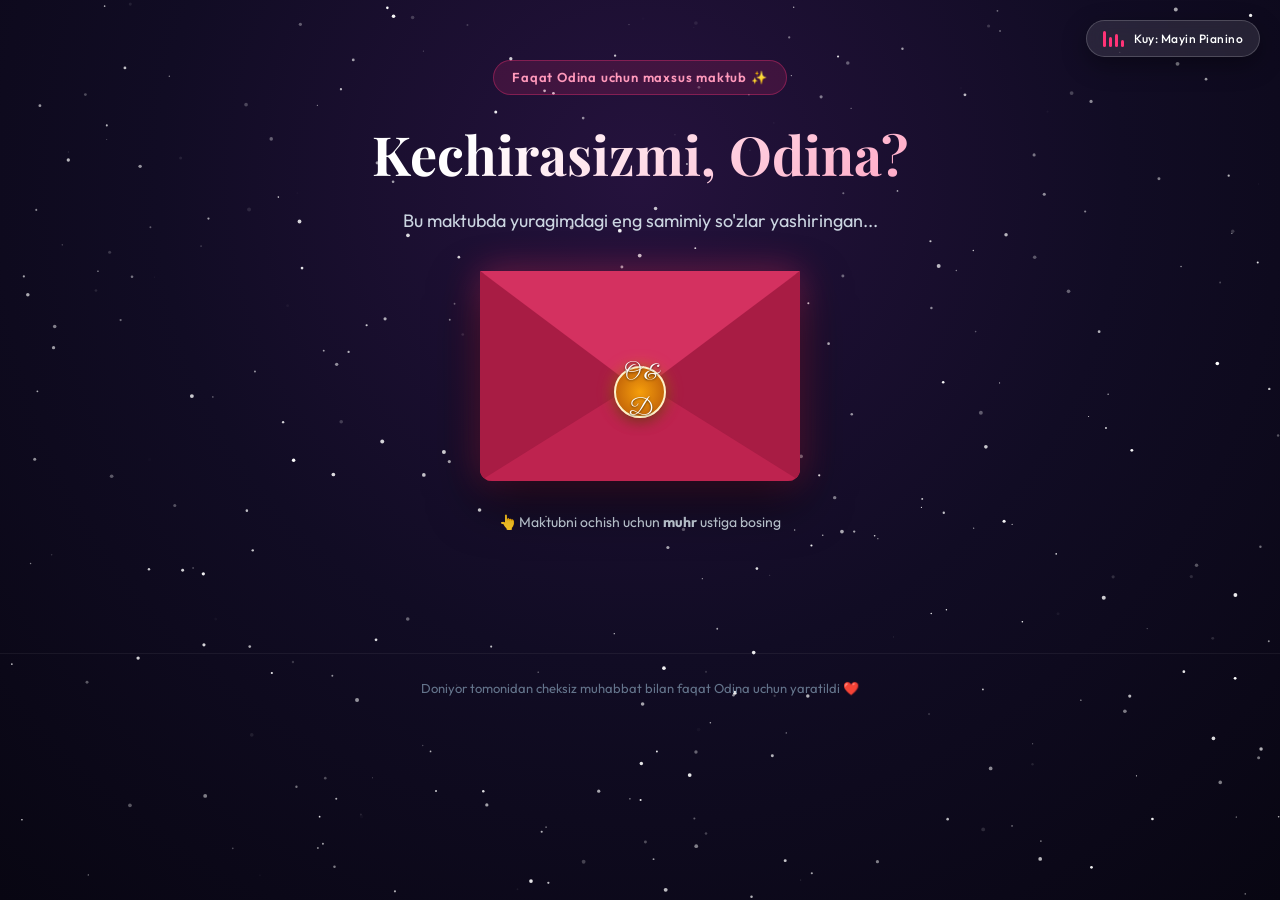
==== doniyor-odina/index.html @ 91bacf4f "feat: Add romantic reconciliation website for Doniyor & Odina" ====
<!DOCTYPE html>
<html lang="uz">
<head>
  <meta charset="UTF-8">
  <meta name="viewport" content="width=device-width, initial-scale=1.0, maximum-scale=1.0, user-scalable=no">
  <title>Odina uchun maxsus... 💌 | Doniyor</title>
  
  <!-- Favicon -->
  <link rel="icon" href="data:image/svg+xml,<svg xmlns=%22http://www.w3.org/2000/svg%22 viewBox=%220 0 100 100%22><text y=%22.9em%22 font-size=%2290%22>🌹</text></svg>">

  <!-- Google Fonts -->
  <link rel="preconnect" href="https://fonts.googleapis.com">
  <link rel="preconnect" href="https://fonts.gstatic.com" crossorigin>
  <link href="https://fonts.googleapis.com/css2?family=Dancing+Script:wght@600;700&family=Great+Vibes&family=Outfit:wght@300;400;500;600;700&family=Playfair+Display:ital,wght@0,600;1,400;1,600&display=swap" rel="stylesheet">

  <link rel="stylesheet" href="style.css">
</head>
<body>

  <!-- Background Starry Sky & Floating Hearts Canvas -->
  <canvas id="starsCanvas"></canvas>
  <div id="heartsContainer"></div>

  <!-- Music Controller -->
  <div class="music-toggle" id="musicToggle" title="Musiqani yoqish/o'chirish">
    <div class="music-bars">
      <span></span><span></span><span></span><span></span>
    </div>
    <span class="music-text">Kuy: Mayin Pianino</span>
  </div>

  <main class="main-wrapper">

    <!-- STEP 1: MYSTERY ENVELOPE -->
    <section class="envelope-section" id="envelopeSection">
      <div class="envelope-badge">Faqat Odina uchun maxsus maktub ✨</div>
      <h1 class="main-title">Kechirasizmi, Odina?</h1>
      <p class="subtitle">Bu maktubda yuragimdagi eng samimiy so'zlar yashiringan...</p>

      <div class="envelope-container" id="envelopeContainer">
        <div class="envelope" id="envelope">
          <div class="envelope-back"></div>
          <div class="letter-preview">
            <div class="preview-line"></div>
            <div class="preview-line short"></div>
            <div class="heart-stamp">💖</div>
          </div>
          <div class="envelope-front"></div>
          <div class="envelope-flap" id="envelopeFlap"></div>
          <div class="wax-seal" id="waxSeal">
            <span class="seal-inner">O &amp; D</span>
            <div class="seal-ripple"></div>
          </div>
        </div>
      </div>

      <div class="open-instruction">
        <span class="pulse-icon">👆</span> Maktubni ochish uchun <strong>muhr</strong> ustiga bosing
      </div>
    </section>

    <!-- STEP 2: REVEALED CONTENT -->
    <div class="revealed-content" id="revealedContent">

      <!-- THE HEART LETTER -->
      <section class="letter-card-section">
        <div class="letter-card">
          <div class="letter-decor top-left">🌸</div>
          <div class="letter-decor top-right">🌸</div>
          <div class="letter-header">
            <span class="greeting-script">Mehribonim, Odina...</span>
            <div class="date-badge" id="currentDate"></div>
          </div>

          <div class="letter-body">
            <p class="typewriter-text" id="typewriterText">
              Bilaman, oramizda tushunmovchilik bo'ldi va mening ba'zi noo'rin gaplarim yoki xatolarim sababli seni ranjitib qo'ydim. 
              Lekin ishon, seni xafa qilish bu dunyoda men eng oxirgi xohlagan narsa edi...
            </p>
            <p class="letter-paragraph">
              Inson o'ziga eng qadrli, eng yaqin bo'lgan inson bilan arazlashganda yuragi qanchalar bo'shab qolishini endi yanada chuqurroq his qilyapman. 
              Sen mening hayotimdagi eng yorqin quyosh, eng go'zal va beg'ubor mo'jizamsan.
            </p>
            <p class="letter-quote">
              "Kichik arazlar o'tib ketadi, lekin qalbimdagi senga bo'lgan samimiy mehrim har qanday gina-kudurratdan ming chandon kuchliroq..."
            </p>
            <p class="letter-paragraph">
              Seni chin yurakdan yaxshi ko'raman va ranjitgan har bir lahzam uchun ming bor <strong>uzr so'rayman</strong>. Kel, o'rtamizdagi barcha ginani shu yerda unutaylik, maylimi? ❤️
            </p>
          </div>

          <div class="letter-signature">
            <span>Seni juda qadrlaydigan:</span>
            <strong class="signature-name">Doniyor</strong>
          </div>
        </div>
      </section>

      <!-- REASONS WHY SECTION -->
      <section class="reasons-section">
        <h2 class="section-title">Nega aynan sen, Odina? ✨</h2>
        <p class="section-subtitle">Har bir kartochkani bosing va nimalar yozilganini o'qing:</p>

        <div class="reasons-grid">
          
          <div class="flip-card">
            <div class="flip-card-inner">
              <div class="flip-card-front">
                <span class="card-icon">✨</span>
                <h3>Beg'ubor Kulging</h3>
                <span class="hint-text">Ko'rish uchun bosing 👆</span>
              </div>
              <div class="flip-card-back">
                <p>Sen jilmayganingda butun dunyodagi muammo va tashvishlar bir soniyada yo'qolgandek bo'ladi. Kulging — qalbimning eng sokin qo'shig'i.</p>
              </div>
            </div>
          </div>

          <div class="flip-card">
            <div class="flip-card-inner">
              <div class="flip-card-front">
                <span class="card-icon">🌸</span>
                <h3>Samimiy Qalbing</h3>
                <span class="hint-text">Ko'rish uchun bosing 👆</span>
              </div>
              <div class="flip-card-back">
                <p>Sening mehring, soxtaliksiz tabiating va nozik qalbing har qanday insonni maftun etadi. Sen bu dunyoning eng yaxshi insonisan.</p>
              </div>
            </div>
          </div>

          <div class="flip-card">
            <div class="flip-card-inner">
              <div class="flip-card-front">
                <span class="card-icon">⏳</span>
                <h3>Har Bir Daqiqa</h3>
                <span class="hint-text">Ko'rish uchun bosing 👆</span>
              </div>
              <div class="flip-card-back">
                <p>Sen bilan o'tgan oddiy suhbatlar ham umrimning eng yorqin, eng qadrli xotirasiga aylanadi. Sen borsanki, hayotim rang-barang.</p>
              </div>
            </div>
          </div>

          <div class="flip-card">
            <div class="flip-card-inner">
              <div class="flip-card-front">
                <span class="card-icon">👑</span>
                <h3>Yagona Tanlovim</h3>
                <span class="hint-text">Ko'rish uchun bosing 👆</span>
              </div>
              <div class="flip-card-back">
                <p>Minglab insonlar orasida qalbim faqat seni tanlagan. Sening o'rningni bu dunyoda hech kim va hech narsa bosa olmaydi.</p>
              </div>
            </div>
          </div>

          <div class="flip-card">
            <div class="flip-card-inner">
              <div class="flip-card-front">
                <span class="card-icon">🌟</span>
                <h3>Go'zal Kelajagimiz</h3>
                <span class="hint-text">Ko'rish uchun bosing 👆</span>
              </div>
              <div class="flip-card-back">
                <p>Oldimizda hali birgalikda erishadigan qancha orzularimiz, birga kuladigan quvonchli kunlarimiz bor. Sen bilan har bir qadam baxt!</p>
              </div>
            </div>
          </div>

        </div>
      </section>

      <!-- VIRTUAL ROSE GARDEN -->
      <section class="rose-garden-section">
        <h2 class="section-title">Odina uchun 101 Atirgul Bog'i 🌹</h2>
        <p class="section-subtitle">Tugmani bosgan sari bog'da siz uchun yangi atirgullar ochiladi:</p>

        <div class="garden-box">
          <div class="rose-counter-bar">
            <span>Odinaga atalgan gullar:</span>
            <strong id="roseCount">0</strong> / 101 ta 🌹
          </div>
          <div class="progress-track">
            <div class="progress-fill" id="roseProgress"></div>
          </div>
          <div class="garden-stage" id="gardenStage">
            <span class="empty-garden-hint">Gul ekish tugmasini bosing... 👇</span>
          </div>
          <button class="garden-btn" id="plantRoseBtn">🌹 Atirgul Qo'shish (+1)</button>
        </div>
      </section>

      <!-- PLAYFUL FORGIVENESS GAME -->
      <section class="forgiveness-section" id="forgivenessSection">
        <div class="forgiveness-box">
          <div class="game-badge">Eng Muhim Savol 🥺</div>
          <h2 class="game-title">Doniyorni kechirasizmi? 🥰</h2>
          <p class="game-desc">Rostini ayting, hali ham arazlab o'tirasizmi yoki yarashamizmi?</p>

          <div class="buttons-arena" id="buttonsArena">
            <button class="choice-btn yes-btn" id="yesBtn">
              💚 Ha, kechirdim ❤️
            </button>
            <button class="choice-btn no-btn" id="noBtn">
              💔 Yo'q 😤
            </button>
          </div>

          <div class="attempts-comment" id="attemptsComment"></div>
        </div>
      </section>

    </div>

    <!-- VICTORY MODAL OVERLAY -->
    <div class="victory-modal-overlay" id="victoryModal">
      <div class="victory-card">
        <div class="victory-confetti-badge">🎉 YURAGIM TO'LDI! 💖</div>
        <h2 class="victory-title">Rahmat, Odina! 🥰</h2>
        <p class="victory-text">
          Bilar edim qalbingiz naqadar mehribonligini! <br>
          Yuzingizda tabassum paydo bo'ldi, to'g'rimi? <br>
          Doniyor seni juda-juda yaxshi ko'radi va bundan keyin faqat quvontirishga so'z beradi! 🌹
        </p>

        <div class="sweet-promise-box">
          ✨ <strong>Kichik va'da:</strong> Endi har safar bahslashmoqchi bo'lsak, avval sizga bir dasta atirgul va shirinlik olib kelaman! 😉
        </div>

        <div class="modal-actions">
          <a href="https://t.me/share/url?url=Doniyor,%20saytingni%20ko'rdim%20va%20seni%20kechirdim%20❤️🥰" target="_blank" class="telegram-send-btn">
            ✈️ Doniyorga xabar jo'natish (Telegram)
          </a>
          <button class="close-modal-btn" id="closeVictoryBtn">
            Sahifaga qaytish 💕
          </button>
        </div>
      </div>
    </div>

  </main>

  <footer class="site-footer">
    <p>Doniyor tomonidan cheksiz muhabbat bilan faqat Odina uchun yaratildi ❤️</p>
  </footer>

  <script src="script.js"></script>
</body>
</html>
---- doniyor-odina/style.css ----
/* ========================================================
   DONIYOR & ODINA: ROMANTIC INTERACTIVE STYLES
   ======================================================== */

:root {
  --bg-dark: #0b0817;
  --bg-gradient: radial-gradient(circle at 50% 20%, #25123d 0%, #110c24 50%, #080612 100%);
  --rose-primary: #ff3377;
  --rose-light: #ff75a0;
  --rose-glow: rgba(255, 51, 119, 0.45);
  --gold-accent: #fcd34d;
  --gold-glow: rgba(252, 211, 77, 0.35);
  --emerald-green: #10b981;
  --emerald-glow: rgba(16, 185, 129, 0.45);
  --glass-bg: rgba(255, 255, 255, 0.06);
  --glass-border: rgba(255, 255, 255, 0.12);
  --glass-shadow: 0 20px 45px rgba(0, 0, 0, 0.45);
  --text-main: #f8fafc;
  --text-muted: #cbd5e1;
}

* {
  margin: 0;
  padding: 0;
  box-sizing: border-box;
  -webkit-tap-highlight-color: transparent;
}

body {
  font-family: 'Outfit', sans-serif;
  background: var(--bg-dark);
  background-image: var(--bg-gradient);
  color: var(--text-main);
  min-height: 100vh;
  overflow-x: hidden;
  position: relative;
  line-height: 1.6;
}

/* Background Canvas */
#starsCanvas {
  position: fixed;
  top: 0;
  left: 0;
  width: 100%;
  height: 100%;
  pointer-events: none;
  z-index: 0;
}

#heartsContainer {
  position: fixed;
  top: 0;
  left: 0;
  width: 100%;
  height: 100%;
  pointer-events: none;
  z-index: 1;
  overflow: hidden;
}

.floating-heart {
  position: absolute;
  color: var(--rose-light);
  font-size: 18px;
  user-select: none;
  animation: floatUp 6s linear forwards;
  opacity: 0.8;
  filter: drop-shadow(0 0 6px var(--rose-glow));
}

@keyframes floatUp {
  0% {
    transform: translateY(105vh) scale(0.6) rotate(0deg);
    opacity: 0;
  }
  20% {
    opacity: 0.9;
  }
  80% {
    opacity: 0.8;
  }
  100% {
    transform: translateY(-10vh) scale(1.2) rotate(360deg);
    opacity: 0;
  }
}

/* Floating Music Toggle */
.music-toggle {
  position: fixed;
  top: 20px;
  right: 20px;
  z-index: 1000;
  background: rgba(255, 255, 255, 0.1);
  backdrop-filter: blur(12px);
  border: 1px solid rgba(255, 255, 255, 0.18);
  border-radius: 40px;
  padding: 8px 16px;
  display: flex;
  align-items: center;
  gap: 10px;
  cursor: pointer;
  box-shadow: 0 8px 24px rgba(0, 0, 0, 0.35);
  transition: all 0.3s ease;
}

.music-toggle:hover {
  background: rgba(255, 51, 119, 0.2);
  border-color: var(--rose-primary);
  transform: translateY(-2px);
}

.music-bars {
  display: flex;
  align-items: flex-end;
  gap: 3px;
  height: 16px;
}

.music-bars span {
  width: 3px;
  height: 100%;
  background: var(--rose-primary);
  border-radius: 3px;
  animation: barBounce 1.2s ease-in-out infinite alternate;
}

.music-bars span:nth-child(2) { animation-delay: 0.2s; height: 60%; }
.music-bars span:nth-child(3) { animation-delay: 0.4s; height: 80%; }
.music-bars span:nth-child(4) { animation-delay: 0.1s; height: 40%; }

.music-toggle.paused .music-bars span {
  animation-play-state: paused;
  height: 4px !important;
}

@keyframes barBounce {
  0% { height: 4px; }
  100% { height: 16px; }
}

.music-text {
  font-size: 12px;
  font-weight: 500;
  color: #fff;
  letter-spacing: 0.5px;
}

/* Main Container */
.main-wrapper {
  position: relative;
  z-index: 10;
  max-width: 860px;
  margin: 0 auto;
  padding: 60px 20px 80px;
}

/* Hero & Envelope Section */
.envelope-section {
  text-align: center;
  margin-bottom: 40px;
  transition: all 0.6s ease;
}

.envelope-badge {
  display: inline-block;
  padding: 6px 18px;
  background: rgba(255, 51, 119, 0.15);
  border: 1px solid rgba(255, 51, 119, 0.35);
  border-radius: 30px;
  font-size: 13px;
  font-weight: 600;
  color: #ff99bb;
  margin-bottom: 16px;
  letter-spacing: 0.8px;
  animation: badgePulse 2.5s ease-in-out infinite;
}

@keyframes badgePulse {
  0%, 100% { box-shadow: 0 0 10px rgba(255, 51, 119, 0.2); }
  50% { box-shadow: 0 0 25px rgba(255, 51, 119, 0.5); }
}

.main-title {
  font-family: 'Playfair Display', serif;
  font-size: clamp(34px, 6vw, 54px);
  font-weight: 700;
  background: linear-gradient(135deg, #ffffff 30%, #ff8eb4 100%);
  -webkit-background-clip: text;
  -webkit-text-fill-color: transparent;
  margin-bottom: 10px;
}

.subtitle {
  font-size: clamp(15px, 2.5vw, 18px);
  color: var(--text-muted);
  max-width: 500px;
  margin: 0 auto 35px;
}

/* 3D Envelope */
.envelope-container {
  display: flex;
  justify-content: center;
  perspective: 1000px;
  margin: 20px 0 30px;
}

.envelope {
  position: relative;
  width: 320px;
  height: 210px;
  background: #c82855;
  border-radius: 12px;
  box-shadow: 0 20px 50px rgba(0, 0, 0, 0.65), 0 0 35px var(--rose-glow);
  cursor: pointer;
  transition: transform 0.4s ease;
}

.envelope:hover {
  transform: translateY(-5px) scale(1.02);
}

.envelope-back {
  position: absolute;
  top: 0;
  left: 0;
  width: 100%;
  height: 100%;
  background: linear-gradient(145deg, #851336, #580d24);
  border-radius: 12px;
}

.letter-preview {
  position: absolute;
  top: 15px;
  left: 20px;
  width: 280px;
  height: 175px;
  background: #fffdfa;
  border-radius: 8px;
  padding: 16px;
  box-shadow: 0 4px 15px rgba(0, 0, 0, 0.2);
  transition: transform 0.8s cubic-bezier(0.34, 1.56, 0.64, 1);
  display: flex;
  flex-direction: column;
  align-items: center;
  justify-content: center;
  gap: 10px;
}

.preview-line {
  width: 80%;
  height: 4px;
  background: #fed7e2;
  border-radius: 4px;
}

.preview-line.short {
  width: 50%;
}

.heart-stamp {
  font-size: 26px;
  margin-top: 6px;
}

.envelope-front {
  position: absolute;
  bottom: 0;
  left: 0;
  width: 0;
  height: 0;
  border-left: 160px solid #a81c44;
  border-right: 160px solid #a81c44;
  border-top: 110px solid transparent;
  border-bottom: 100px solid #be234f;
  border-radius: 0 0 12px 12px;
  z-index: 3;
}

.envelope-flap {
  position: absolute;
  top: 0;
  left: 0;
  width: 0;
  height: 0;
  border-left: 160px solid transparent;
  border-right: 160px solid transparent;
  border-top: 120px solid #d43160;
  transform-origin: top center;
  transition: transform 0.7s cubic-bezier(0.4, 0, 0.2, 1);
  z-index: 4;
}

.wax-seal {
  position: absolute;
  top: 95px;
  left: 50%;
  transform: translateX(-50%);
  width: 52px;
  height: 52px;
  background: radial-gradient(circle, #f59e0b 0%, #b45309 100%);
  border-radius: 50%;
  box-shadow: 0 4px 14px rgba(0, 0, 0, 0.45), 0 0 15px rgba(245, 158, 11, 0.6);
  display: flex;
  align-items: center;
  justify-content: center;
  z-index: 5;
  transition: all 0.5s ease;
  border: 2px solid #fef3c7;
}

.seal-inner {
  font-family: 'Great Vibes', cursive;
  font-size: 22px;
  color: #fff;
  text-shadow: 0 1px 2px rgba(0, 0, 0, 0.6);
}

.wax-seal:hover {
  transform: translateX(-50%) scale(1.1);
  box-shadow: 0 0 25px rgba(245, 158, 11, 0.8);
}

.open-instruction {
  font-size: 14px;
  color: var(--text-muted);
  animation: pulseInstruction 1.8s infinite;
}

@keyframes pulseInstruction {
  0%, 100% { opacity: 0.6; transform: translateY(0); }
  50% { opacity: 1; transform: translateY(-3px); }
}

/* Opened Envelope State */
.envelope.opened .envelope-flap {
  transform: rotateX(180deg);
  z-index: 1;
}

.envelope.opened .wax-seal {
  opacity: 0;
  transform: translateX(-50%) scale(0.5);
  pointer-events: none;
}

.envelope.opened .letter-preview {
  transform: translateY(-110px) scale(1.05);
  z-index: 2;
}

/* Revealed Content (Hidden by default) */
.revealed-content {
  display: none;
  opacity: 0;
  transform: translateY(30px);
  transition: all 0.8s ease;
}

.revealed-content.active {
  display: block;
  opacity: 1;
  transform: translateY(0);
}

/* Section Titles */
.section-title {
  font-family: 'Playfair Display', serif;
  font-size: clamp(26px, 4vw, 36px);
  text-align: center;
  color: #ffffff;
  margin-bottom: 8px;
}

.section-subtitle {
  text-align: center;
  color: var(--text-muted);
  font-size: 15px;
  margin-bottom: 32px;
}

/* 1. Letter Card Section */
.letter-card-section {
  margin-bottom: 60px;
}

.letter-card {
  position: relative;
  background: rgba(255, 255, 255, 0.08);
  backdrop-filter: blur(20px);
  border: 1px solid rgba(255, 255, 255, 0.16);
  border-radius: 20px;
  padding: clamp(24px, 5vw, 44px);
  box-shadow: var(--glass-shadow);
  overflow: hidden;
}

.letter-decor {
  position: absolute;
  font-size: 28px;
  opacity: 0.6;
}

.letter-decor.top-left { top: 16px; left: 16px; }
.letter-decor.top-right { top: 16px; right: 16px; }

.letter-header {
  display: flex;
  justify-content: space-between;
  align-items: center;
  border-bottom: 1px solid rgba(255, 255, 255, 0.1);
  padding-bottom: 16px;
  margin-bottom: 24px;
}

.greeting-script {
  font-family: 'Dancing Script', cursive;
  font-size: clamp(28px, 5vw, 38px);
  color: #ff8eb4;
}

.date-badge {
  font-size: 13px;
  color: var(--text-muted);
  background: rgba(255, 255, 255, 0.06);
  padding: 4px 12px;
  border-radius: 12px;
}

.letter-body {
  font-size: clamp(16px, 2.5vw, 18px);
  color: #f1f5f9;
  line-height: 1.8;
}

.letter-body p {
  margin-bottom: 18px;
}

.letter-quote {
  font-style: italic;
  padding: 14px 20px;
  background: rgba(255, 51, 119, 0.12);
  border-left: 4px solid var(--rose-primary);
  border-radius: 0 10px 10px 0;
  margin: 24px 0 !important;
  color: #ffe4ec;
  font-size: clamp(16px, 2.5vw, 19px);
}

.letter-signature {
  margin-top: 30px;
  text-align: right;
  border-top: 1px solid rgba(255, 255, 255, 0.1);
  padding-top: 18px;
}

.letter-signature span {
  display: block;
  font-size: 14px;
  color: var(--text-muted);
}

.signature-name {
  font-family: 'Great Vibes', cursive;
  font-size: 40px;
  color: #ff8eb4;
  letter-spacing: 1px;
}

/* 2. Reasons Flip Cards Section */
.reasons-section {
  margin-bottom: 60px;
}

.reasons-grid {
  display: grid;
  grid-template-columns: repeat(auto-fit, minmax(240px, 1fr));
  gap: 20px;
}

.flip-card {
  perspective: 1000px;
  height: 200px;
  cursor: pointer;
}

.flip-card-inner {
  position: relative;
  width: 100%;
  height: 100%;
  text-align: center;
  transition: transform 0.6s cubic-bezier(0.4, 0, 0.2, 1);
  transform-style: preserve-3d;
}

.flip-card:hover .flip-card-inner,
.flip-card.flipped .flip-card-inner {
  transform: rotateY(180deg);
}

.flip-card-front, .flip-card-back {
  position: absolute;
  width: 100%;
  height: 100%;
  backface-visibility: hidden;
  border-radius: 16px;
  padding: 22px;
  display: flex;
  flex-direction: column;
  justify-content: center;
  align-items: center;
  box-shadow: 0 10px 30px rgba(0, 0, 0, 0.35);
}

.flip-card-front {
  background: rgba(255, 255, 255, 0.07);
  backdrop-filter: blur(12px);
  border: 1px solid rgba(255, 255, 255, 0.12);
  gap: 12px;
}

.flip-card-front .card-icon {
  font-size: 34px;
  filter: drop-shadow(0 0 10px var(--rose-glow));
}

.flip-card-front h3 {
  font-size: 18px;
  font-weight: 600;
  color: #fff;
}

.flip-card-front .hint-text {
  font-size: 11px;
  color: #f472b6;
  opacity: 0.8;
}

.flip-card-back {
  background: linear-gradient(135deg, rgba(255, 51, 119, 0.3), rgba(112, 0, 255, 0.3));
  backdrop-filter: blur(12px);
  border: 1px solid rgba(255, 117, 160, 0.4);
  transform: rotateY(180deg);
  font-size: 14px;
  color: #fdf2f8;
  line-height: 1.6;
}

/* 3. Rose Garden Section */
.rose-garden-section {
  margin-bottom: 60px;
}

.garden-box {
  background: rgba(255, 255, 255, 0.06);
  backdrop-filter: blur(16px);
  border: 1px solid rgba(255, 255, 255, 0.12);
  border-radius: 20px;
  padding: 28px;
  text-align: center;
  box-shadow: var(--glass-shadow);
}

.rose-counter-bar {
  font-size: 17px;
  color: #e2e8f0;
  margin-bottom: 12px;
}

.rose-counter-bar strong {
  color: var(--rose-primary);
  font-size: 24px;
}

.progress-track {
  width: 100%;
  height: 10px;
  background: rgba(255, 255, 255, 0.1);
  border-radius: 10px;
  overflow: hidden;
  margin-bottom: 24px;
}

.progress-fill {
  width: 0%;
  height: 100%;
  background: linear-gradient(90deg, #ff3377, #f59e0b);
  border-radius: 10px;
  transition: width 0.3s ease;
  box-shadow: 0 0 12px var(--rose-glow);
}

.garden-stage {
  min-height: 120px;
  max-height: 220px;
  overflow-y: auto;
  background: rgba(0, 0, 0, 0.25);
  border-radius: 14px;
  padding: 16px;
  display: flex;
  flex-wrap: wrap;
  align-items: center;
  justify-content: center;
  gap: 8px;
  margin-bottom: 20px;
  border: 1px dashed rgba(255, 255, 255, 0.15);
}

.empty-garden-hint {
  font-size: 13px;
  color: #94a3b8;
}

.rose-item {
  font-size: 26px;
  display: inline-block;
  animation: roseBloom 0.4s cubic-bezier(0.34, 1.56, 0.64, 1);
  filter: drop-shadow(0 2px 5px rgba(255, 51, 119, 0.5));
}

@keyframes roseBloom {
  0% { transform: scale(0) rotate(-45deg); opacity: 0; }
  100% { transform: scale(1) rotate(0deg); opacity: 1; }
}

.garden-btn {
  background: linear-gradient(135deg, #ff3377 0%, #d91b5c 100%);
  color: #fff;
  border: none;
  padding: 12px 28px;
  border-radius: 30px;
  font-size: 15px;
  font-weight: 600;
  cursor: pointer;
  box-shadow: 0 8px 20px var(--rose-glow);
  transition: all 0.25s ease;
}

.garden-btn:hover {
  transform: translateY(-2px) scale(1.03);
  box-shadow: 0 12px 28px rgba(255, 51, 119, 0.6);
}

/* 4. Forgiveness Game Section */
.forgiveness-section {
  margin-bottom: 40px;
}

.forgiveness-box {
  background: radial-gradient(circle at 50% 0%, rgba(255, 51, 119, 0.15), rgba(255, 255, 255, 0.05));
  backdrop-filter: blur(20px);
  border: 1px solid rgba(255, 255, 255, 0.18);
  border-radius: 24px;
  padding: 40px 24px;
  text-align: center;
  box-shadow: 0 20px 50px rgba(0, 0, 0, 0.5), 0 0 30px rgba(255, 51, 119, 0.2);
}

.game-badge {
  display: inline-block;
  font-size: 13px;
  font-weight: 600;
  color: #fed7aa;
  background: rgba(245, 158, 11, 0.2);
  border: 1px solid rgba(245, 158, 11, 0.4);
  padding: 4px 14px;
  border-radius: 20px;
  margin-bottom: 14px;
}

.game-title {
  font-family: 'Playfair Display', serif;
  font-size: clamp(28px, 5vw, 42px);
  color: #ffffff;
  margin-bottom: 10px;
}

.game-desc {
  font-size: 16px;
  color: var(--text-muted);
  margin-bottom: 34px;
}

.buttons-arena {
  position: relative;
  min-height: 120px;
  display: flex;
  justify-content: center;
  align-items: center;
  gap: 24px;
}

.choice-btn {
  font-family: 'Outfit', sans-serif;
  font-size: 18px;
  font-weight: 700;
  padding: 14px 34px;
  border-radius: 40px;
  cursor: pointer;
  border: none;
  transition: all 0.2s cubic-bezier(0.34, 1.56, 0.64, 1);
  user-select: none;
}

.yes-btn {
  background: linear-gradient(135deg, #10b981 0%, #059669 100%);
  color: #fff;
  box-shadow: 0 10px 28px var(--emerald-glow);
  transform: scale(1);
  z-index: 20;
}

.yes-btn:hover {
  transform: scale(1.08);
  box-shadow: 0 14px 36px rgba(16, 185, 129, 0.6);
}

.no-btn {
  background: rgba(255, 255, 255, 0.12);
  color: #e2e8f0;
  border: 1px solid rgba(255, 255, 255, 0.25);
  box-shadow: 0 6px 18px rgba(0, 0, 0, 0.3);
  z-index: 10;
}

.attempts-comment {
  margin-top: 24px;
  font-size: 15px;
  color: #f472b6;
  min-height: 24px;
  font-weight: 500;
  transition: all 0.3s;
}

/* 5. Victory Modal Overlay */
.victory-modal-overlay {
  position: fixed;
  top: 0;
  left: 0;
  width: 100%;
  height: 100%;
  background: rgba(11, 8, 23, 0.85);
  backdrop-filter: blur(12px);
  z-index: 99999;
  display: none;
  align-items: center;
  justify-content: center;
  padding: 20px;
}

.victory-modal-overlay.active {
  display: flex;
  animation: modalFadeIn 0.5s ease forwards;
}

@keyframes modalFadeIn {
  from { opacity: 0; }
  to { opacity: 1; }
}

.victory-card {
  background: linear-gradient(145deg, #24123d 0%, #150c26 100%);
  border: 1px solid rgba(255, 51, 119, 0.4);
  box-shadow: 0 25px 60px rgba(0, 0, 0, 0.8), 0 0 50px var(--rose-glow);
  border-radius: 24px;
  padding: clamp(28px, 6vw, 48px);
  max-width: 540px;
  width: 100%;
  text-align: center;
  transform: scale(0.85);
  animation: cardPop 0.5s cubic-bezier(0.34, 1.56, 0.64, 1) forwards;
}

@keyframes cardPop {
  to { transform: scale(1); }
}

.victory-confetti-badge {
  display: inline-block;
  background: linear-gradient(90deg, #ff3377, #f59e0b);
  color: #fff;
  padding: 6px 18px;
  border-radius: 20px;
  font-size: 13px;
  font-weight: 700;
  letter-spacing: 0.5px;
  margin-bottom: 18px;
  box-shadow: 0 4px 15px rgba(255, 51, 119, 0.4);
}

.victory-title {
  font-family: 'Playfair Display', serif;
  font-size: clamp(28px, 5vw, 40px);
  color: #ffffff;
  margin-bottom: 14px;
}

.victory-text {
  font-size: clamp(15px, 2.5vw, 17px);
  color: #e2e8f0;
  line-height: 1.7;
  margin-bottom: 22px;
}

.sweet-promise-box {
  background: rgba(255, 255, 255, 0.06);
  border-left: 4px solid #f59e0b;
  border-radius: 0 10px 10px 0;
  padding: 12px 16px;
  font-size: 13px;
  color: #fde68a;
  text-align: left;
  margin-bottom: 28px;
}

.modal-actions {
  display: flex;
  flex-direction: column;
  gap: 12px;
}

.telegram-send-btn {
  display: block;
  background: linear-gradient(135deg, #0088cc 0%, #006699 100%);
  color: #fff;
  text-decoration: none;
  padding: 14px;
  border-radius: 30px;
  font-size: 16px;
  font-weight: 600;
  box-shadow: 0 8px 24px rgba(0, 136, 204, 0.4);
  transition: all 0.25s ease;
}

.telegram-send-btn:hover {
  transform: translateY(-2px);
  box-shadow: 0 12px 30px rgba(0, 136, 204, 0.6);
}

.close-modal-btn {
  background: transparent;
  border: 1px solid rgba(255, 255, 255, 0.2);
  color: var(--text-muted);
  padding: 10px;
  border-radius: 30px;
  font-size: 14px;
  cursor: pointer;
  transition: all 0.2s ease;
}

.close-modal-btn:hover {
  background: rgba(255, 255, 255, 0.1);
  color: #fff;
}

/* Site Footer */
.site-footer {
  text-align: center;
  padding: 24px;
  font-size: 13px;
  color: #64748b;
  border-top: 1px solid rgba(255, 255, 255, 0.06);
  position: relative;
  z-index: 10;
}

/* Mobile Responsive Adjustments */
@media (max-width: 600px) {
  .envelope {
    width: 290px;
    height: 190px;
  }
  .envelope-front {
    border-left-width: 145px;
    border-right-width: 145px;
    border-top-width: 95px;
    border-bottom-width: 95px;
  }
  .envelope-flap {
    border-left-width: 145px;
    border-right-width: 145px;
    border-top-width: 105px;
  }
  .letter-preview {
    width: 255px;
    height: 155px;
  }
  .buttons-arena {
    gap: 14px;
  }
  .choice-btn {
    padding: 12px 24px;
    font-size: 16px;
  }
}
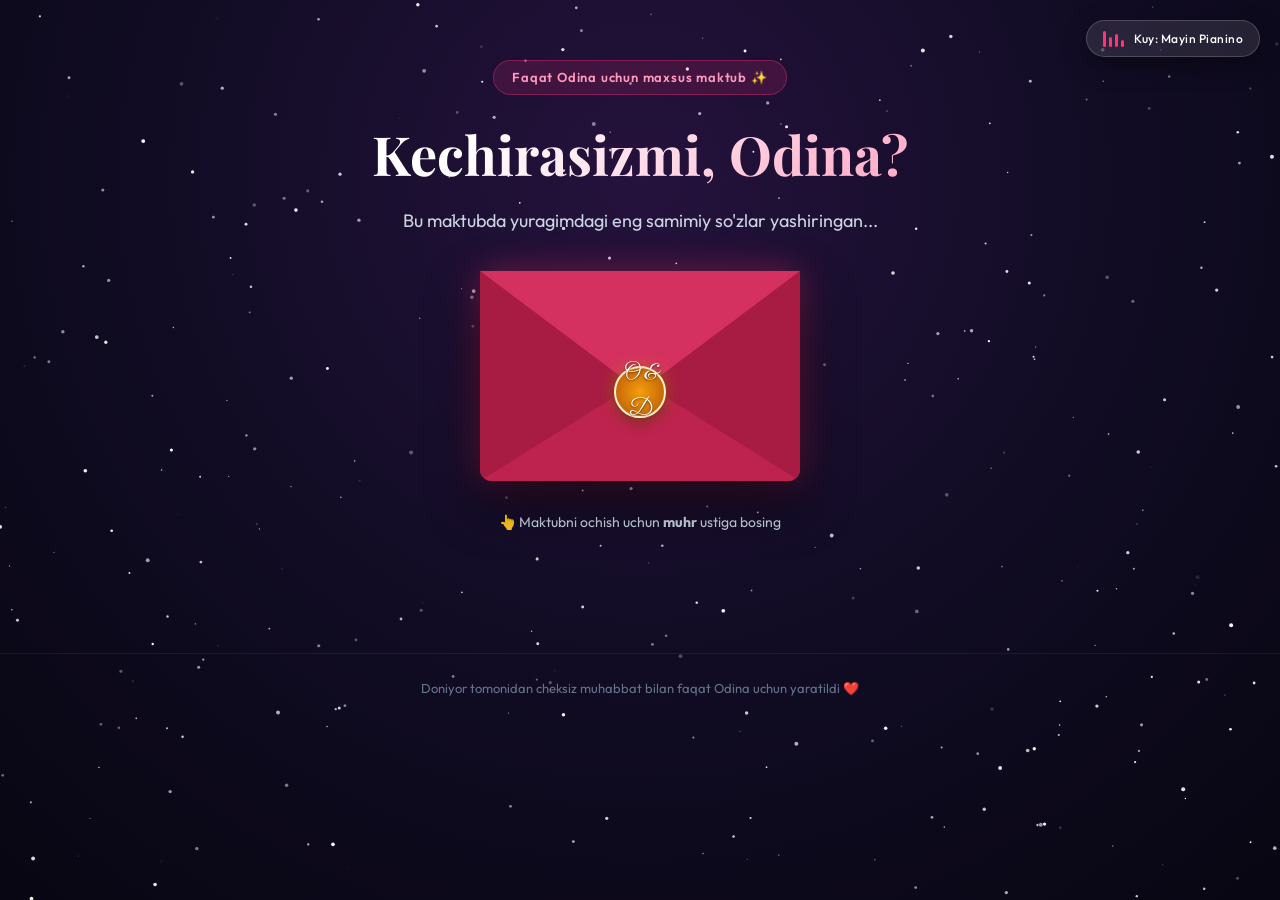
==== commit 2f5d90fd: "feat: fully responsive mobile design for Doniyor & Odina site" ====
--- a/doniyor-odina/index.html
+++ b/doniyor-odina/index.html
@@ -2,7 +2,10 @@
 <html lang="uz">
 <head>
   <meta charset="UTF-8">
-  <meta name="viewport" content="width=device-width, initial-scale=1.0, maximum-scale=1.0, user-scalable=no">
+  <meta name="viewport" content="width=device-width, initial-scale=1.0, maximum-scale=5.0, viewport-fit=cover">
+  <meta name="theme-color" content="#0b0817">
+  <meta name="apple-mobile-web-app-capable" content="yes">
+  <meta name="apple-mobile-web-app-status-bar-style" content="black-translucent">
   <title>Odina uchun maxsus... 💌 | Doniyor</title>
   
   <!-- Favicon -->
--- a/doniyor-odina/style.css
+++ b/doniyor-odina/style.css
@@ -26,15 +26,25 @@
   -webkit-tap-highlight-color: transparent;
 }
 
+html {
+  scroll-behavior: smooth;
+  overflow-x: hidden;
+  width: 100%;
+}
+
 body {
   font-family: 'Outfit', sans-serif;
   background: var(--bg-dark);
   background-image: var(--bg-gradient);
   color: var(--text-main);
   min-height: 100vh;
+  min-height: 100dvh;
   overflow-x: hidden;
+  width: 100%;
   position: relative;
   line-height: 1.6;
+  -webkit-font-smoothing: antialiased;
+  padding-bottom: env(safe-area-inset-bottom, 20px);
 }
 
 /* Background Canvas */
@@ -497,7 +507,12 @@
   transform-style: preserve-3d;
 }
 
-.flip-card:hover .flip-card-inner,
+@media (hover: hover) and (pointer: fine) {
+  .flip-card:hover .flip-card-inner {
+    transform: rotateY(180deg);
+  }
+}
+
 .flip-card.flipped .flip-card-inner {
   transform: rotateY(180deg);
 }
@@ -868,32 +883,347 @@
   z-index: 10;
 }
 
-/* Mobile Responsive Adjustments */
+/* ========================================================
+   RESPONSIVE DESIGN & MOBILE OPTIMIZATIONS
+   ======================================================== */
+
+@media (max-width: 768px) {
+  .main-wrapper {
+    padding: 55px 16px 70px;
+  }
+  .reasons-grid {
+    grid-template-columns: repeat(auto-fit, minmax(220px, 1fr));
+    gap: 16px;
+  }
+}
+
 @media (max-width: 600px) {
+  .main-wrapper {
+    padding: 50px 14px 60px;
+    width: 100%;
+    max-width: 100vw;
+  }
+
+  /* Music Controller Mobile Adaptation */
+  .music-toggle {
+    top: max(10px, env(safe-area-inset-top, 10px));
+    right: max(10px, env(safe-area-inset-right, 10px));
+    padding: 6px 12px;
+    gap: 6px;
+    background: rgba(255, 255, 255, 0.15);
+  }
+  .music-text {
+    font-size: 11px;
+    letter-spacing: 0;
+  }
+
+  /* Main Title & Subtitle */
+  .envelope-badge {
+    font-size: 12px;
+    padding: 5px 14px;
+    margin-bottom: 12px;
+  }
+  .main-title {
+    font-size: clamp(26px, 7vw, 36px);
+  }
+  .subtitle {
+    font-size: 14px;
+    margin-bottom: 25px;
+    padding: 0 10px;
+  }
+
+  /* 3D Envelope Responsive (Phone width 380px - 600px) */
+  .envelope-container {
+    margin: 15px 0 25px;
+  }
   .envelope {
-    width: 290px;
+    width: 280px;
+    height: 185px;
+  }
+  .envelope-front {
+    border-left-width: 140px;
+    border-right-width: 140px;
+    border-top-width: 95px;
+    border-bottom-width: 90px;
+  }
+  .envelope-flap {
+    border-left-width: 140px;
+    border-right-width: 140px;
+    border-top-width: 105px;
+  }
+  .letter-preview {
+    top: 12px;
+    left: 15px;
+    width: 250px;
+    height: 150px;
+    padding: 12px;
+  }
+  .wax-seal {
+    top: 80px;
+    width: 48px;
+    height: 48px;
+  }
+  .seal-inner {
+    font-size: 20px;
+  }
+  .envelope.opened .letter-preview {
+    transform: translateY(-95px) scale(1.03);
+  }
+  .open-instruction {
+    font-size: 13px;
+    padding: 0 10px;
+  }
+
+  /* Section Titles */
+  .section-title {
+    font-size: clamp(22px, 6vw, 28px);
+  }
+  .section-subtitle {
+    font-size: 13.5px;
+    margin-bottom: 22px;
+    padding: 0 8px;
+  }
+
+  /* 1. Letter Card Mobile Reading */
+  .letter-card-section {
+    margin-bottom: 45px;
+  }
+  .letter-card {
+    padding: 22px 16px;
+    border-radius: 18px;
+  }
+  .letter-decor {
+    font-size: 22px;
+  }
+  .letter-decor.top-left { top: 12px; left: 12px; }
+  .letter-decor.top-right { top: 12px; right: 12px; }
+  .letter-header {
+    flex-direction: column;
+    align-items: flex-start;
+    gap: 8px;
+    padding-bottom: 12px;
+    margin-bottom: 18px;
+  }
+  .greeting-script {
+    font-size: 26px;
+  }
+  .date-badge {
+    font-size: 11.5px;
+    padding: 3px 10px;
+  }
+  .letter-body {
+    font-size: 15px;
+    line-height: 1.75;
+  }
+  .letter-body p {
+    margin-bottom: 14px;
+  }
+  .letter-quote {
+    padding: 12px 14px;
+    margin: 18px 0 !important;
+    font-size: 14.5px;
+    border-left-width: 3px;
+  }
+  .signature-name {
+    font-size: 34px;
+  }
+
+  /* 2. Reasons Flip Cards Mobile */
+  .reasons-section {
+    margin-bottom: 45px;
+  }
+  .reasons-grid {
+    grid-template-columns: 1fr;
+    gap: 14px;
+  }
+  .flip-card {
+    height: 180px;
+  }
+  .flip-card-front, .flip-card-back {
+    padding: 16px;
+    border-radius: 14px;
+  }
+  .flip-card-front .card-icon {
+    font-size: 30px;
+  }
+  .flip-card-front h3 {
+    font-size: 16.5px;
+  }
+  .flip-card-back {
+    font-size: 13.5px;
+    line-height: 1.6;
+  }
+
+  /* 3. Rose Garden Mobile */
+  .rose-garden-section {
+    margin-bottom: 45px;
+  }
+  .garden-box {
+    padding: 20px 14px;
+    border-radius: 16px;
+  }
+  .rose-counter-bar {
+    font-size: 14.5px;
+    margin-bottom: 10px;
+  }
+  .rose-counter-bar strong {
+    font-size: 20px;
+  }
+  .progress-track {
+    height: 8px;
+    margin-bottom: 18px;
+  }
+  .garden-stage {
+    min-height: 100px;
+    max-height: 160px;
+    padding: 12px 8px;
+    gap: 6px;
+    margin-bottom: 16px;
+  }
+  .rose-item {
+    font-size: 22px;
+  }
+  .garden-btn {
+    width: 100%;
+    max-width: 300px;
+    padding: 14px 20px;
+    font-size: 15px;
+    min-height: 48px;
+  }
+
+  /* 4. Forgiveness Game Mobile Arena */
+  .forgiveness-section {
+    margin-bottom: 30px;
+  }
+  .forgiveness-box {
+    padding: 28px 14px;
+    border-radius: 20px;
+  }
+  .game-title {
+    font-size: clamp(24px, 6vw, 32px);
+  }
+  .game-desc {
+    font-size: 14px;
+    margin-bottom: 24px;
+    padding: 0 6px;
+  }
+  .buttons-arena {
+    min-height: 170px;
+    width: 100%;
+    display: flex;
+    flex-direction: column;
+    align-items: center;
+    justify-content: center;
+    gap: 16px;
+    overflow: hidden;
+    position: relative;
+    padding: 10px 0;
+  }
+  .choice-btn {
+    width: 100%;
+    max-width: 280px;
+    padding: 14px 20px;
+    font-size: 16px;
+    min-height: 48px;
+    touch-action: manipulation;
+  }
+  .attempts-comment {
+    font-size: 13.5px;
+    margin-top: 18px;
+    padding: 0 10px;
+  }
+
+  /* 5. Victory Modal Mobile */
+  .victory-modal-overlay {
+    padding: 14px;
+    overflow-y: auto;
+    -webkit-overflow-scrolling: touch;
+  }
+  .victory-card {
+    padding: 24px 16px;
+    border-radius: 20px;
+    max-height: 92dvh;
+    overflow-y: auto;
+  }
+  .victory-title {
+    font-size: 24px;
+    margin-bottom: 10px;
+  }
+  .victory-text {
+    font-size: 14px;
+    line-height: 1.65;
+    margin-bottom: 18px;
+  }
+  .sweet-promise-box {
+    padding: 10px 12px;
+    font-size: 12.5px;
+    margin-bottom: 20px;
+  }
+  .telegram-send-btn {
+    padding: 14px 18px;
+    font-size: 15px;
+    min-height: 48px;
+  }
+  .close-modal-btn {
+    padding: 12px;
+    font-size: 13.5px;
+    min-height: 44px;
+  }
+}
+
+/* Extra small screens (iPhone SE, Galaxy Fold: <= 380px) */
+@media (max-width: 380px) {
+  .main-wrapper {
+    padding: 44px 10px 50px;
+  }
+  .envelope {
+    width: 250px;
+    height: 165px;
+  }
+  .envelope-front {
+    border-left-width: 125px;
+    border-right-width: 125px;
+    border-top-width: 82px;
+    border-bottom-width: 82px;
+  }
+  .envelope-flap {
+    border-left-width: 125px;
+    border-right-width: 125px;
+    border-top-width: 95px;
+  }
+  .letter-preview {
+    top: 10px;
+    left: 12px;
+    width: 226px;
+    height: 135px;
+    padding: 10px;
+  }
+  .wax-seal {
+    top: 70px;
+    width: 44px;
+    height: 44px;
+  }
+  .seal-inner {
+    font-size: 18px;
+  }
+  .envelope.opened .letter-preview {
+    transform: translateY(-85px) scale(1.02);
+  }
+  .main-title {
+    font-size: 26px;
+  }
+  .greeting-script {
+    font-size: 22px;
+  }
+  .signature-name {
+    font-size: 28px;
+  }
+  .choice-btn {
+    padding: 12px 16px;
+    font-size: 14.5px;
+    max-width: 250px;
+  }
+  .reasons-grid .flip-card {
     height: 190px;
   }
-  .envelope-front {
-    border-left-width: 145px;
-    border-right-width: 145px;
-    border-top-width: 95px;
-    border-bottom-width: 95px;
-  }
-  .envelope-flap {
-    border-left-width: 145px;
-    border-right-width: 145px;
-    border-top-width: 105px;
-  }
-  .letter-preview {
-    width: 255px;
-    height: 155px;
-  }
-  .buttons-arena {
-    gap: 14px;
-  }
-  .choice-btn {
-    padding: 12px 24px;
-    font-size: 16px;
-  }
-}
+}
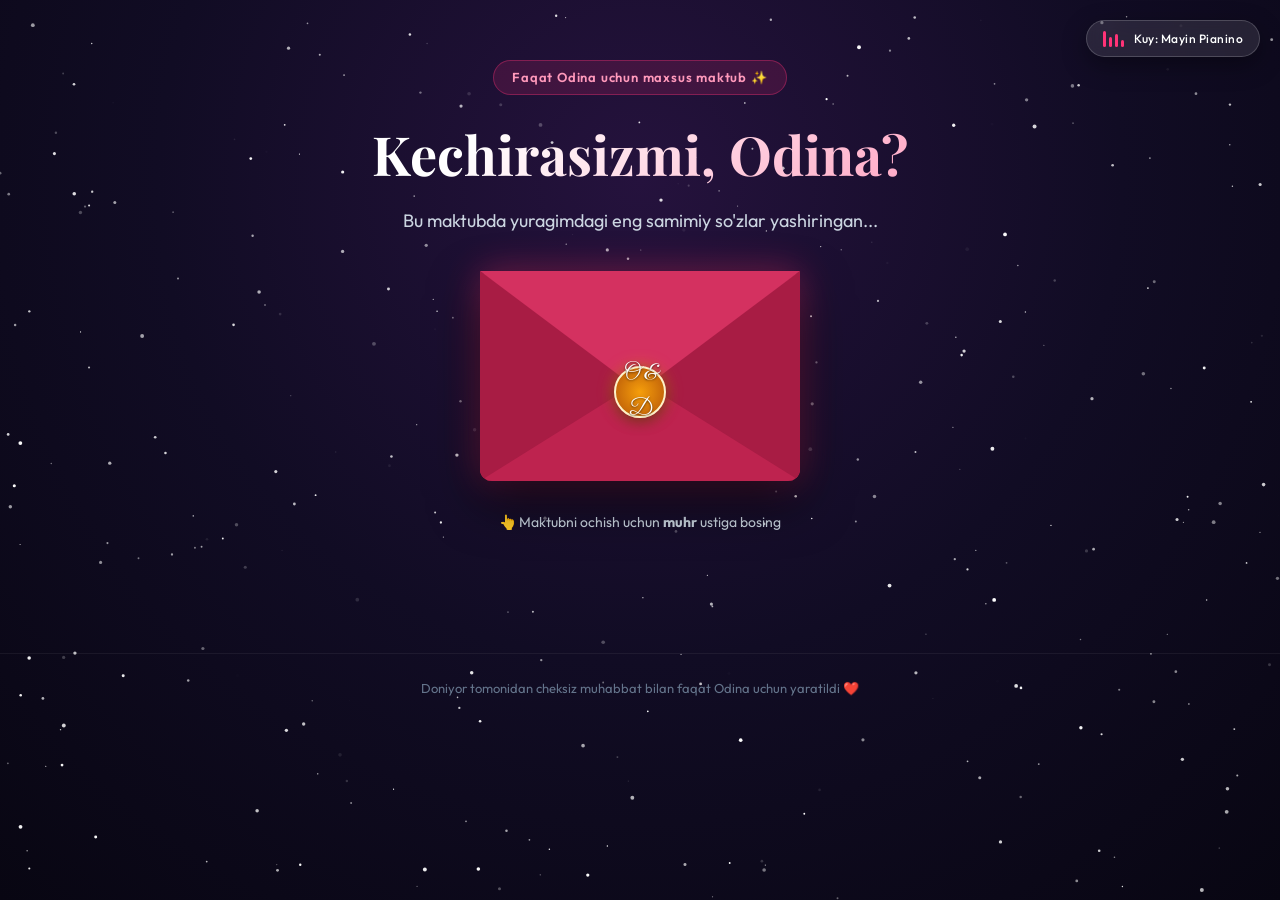
==== commit 21846aae: "feat: replace Telegram with Instagram direct message button and clipboard copy" ====
--- a/doniyor-odina/index.html
+++ b/doniyor-odina/index.html
@@ -232,9 +232,15 @@
         </div>
 
         <div class="modal-actions">
-          <a href="https://t.me/share/url?url=Doniyor,%20saytingni%20ko'rdim%20va%20seni%20kechirdim%20❤️🥰" target="_blank" class="telegram-send-btn">
-            ✈️ Doniyorga xabar jo'natish (Telegram)
-          </a>
+          <button class="instagram-send-btn" id="instagramSendBtn">
+            <svg class="ig-icon" viewBox="0 0 24 24" width="20" height="20" fill="currentColor">
+              <path d="M12 2.163c3.204 0 3.584.012 4.85.07 3.252.148 4.771 1.691 4.919 4.919.058 1.265.069 1.645.069 4.849 0 3.205-.012 3.584-.069 4.849-.149 3.225-1.664 4.771-4.919 4.919-1.266.058-1.644.07-4.85.07-3.204 0-3.584-.012-4.849-.07-3.26-.149-4.771-1.699-4.919-4.92-.058-1.265-.07-1.644-.07-4.849 0-3.204.013-3.583.07-4.849.149-3.227 1.664-4.771 4.919-4.919 1.266-.057 1.645-.069 4.849-.069zm0-2.163c-3.259 0-3.667.014-4.947.072-4.358.2-6.78 2.618-6.98 6.98-.059 1.281-.073 1.689-.073 4.948 0 3.259.014 3.668.072 4.948.2 4.358 2.618 6.78 6.98 6.98 1.281.058 1.689.072 4.948.072 3.259 0 3.668-.014 4.948-.072 4.354-.2 6.782-2.618 6.979-6.98.059-1.28.073-1.689.073-4.948 0-3.259-.014-3.667-.072-4.947-.196-4.354-2.617-6.78-6.979-6.98-1.281-.059-1.69-.073-4.949-.073zm0 5.838c-3.403 0-6.162 2.759-6.162 6.162s2.759 6.163 6.162 6.163 6.162-2.759 6.162-6.163c0-3.403-2.759-6.162-6.162-6.162zm0 10.162c-2.209 0-4-1.79-4-4 0-2.209 1.791-4 4-4s4 1.791 4 4c0 2.21-1.791 4-4 4zm6.406-11.845c-.796 0-1.441.645-1.441 1.44s.645 1.44 1.441 1.44c.795 0 1.439-.645 1.439-1.44s-.644-1.44-1.439-1.44z"/>
+            </svg>
+            <span>Doniyorga xabar jo'natish (Instagram)</span>
+          </button>
+          <div class="ig-copy-toast" id="igCopyToast">
+            ✅ <em>"Doniyor, saytingni ko'rdim va seni kechirdim ❤️🥰"</em> xabari nusxalandi! Instagram ochilmoqda...
+          </div>
           <button class="close-modal-btn" id="closeVictoryBtn">
             Sahifaga qaytish 💕
           </button>
--- a/doniyor-odina/style.css
+++ b/doniyor-odina/style.css
@@ -838,22 +838,53 @@
   gap: 12px;
 }
 
-.telegram-send-btn {
-  display: block;
-  background: linear-gradient(135deg, #0088cc 0%, #006699 100%);
+.instagram-send-btn {
+  display: flex;
+  align-items: center;
+  justify-content: center;
+  gap: 10px;
+  background: linear-gradient(45deg, #f09433 0%, #e6683c 25%, #dc2743 50%, #cc2366 75%, #bc1888 100%);
   color: #fff;
   text-decoration: none;
-  padding: 14px;
+  padding: 14px 20px;
   border-radius: 30px;
+  border: none;
   font-size: 16px;
   font-weight: 600;
-  box-shadow: 0 8px 24px rgba(0, 136, 204, 0.4);
+  box-shadow: 0 8px 24px rgba(220, 39, 67, 0.45);
+  cursor: pointer;
   transition: all 0.25s ease;
-}
-
-.telegram-send-btn:hover {
+  width: 100%;
+}
+
+.instagram-send-btn:hover {
   transform: translateY(-2px);
-  box-shadow: 0 12px 30px rgba(0, 136, 204, 0.6);
+  box-shadow: 0 12px 30px rgba(220, 39, 67, 0.65);
+}
+
+.ig-icon {
+  flex-shrink: 0;
+}
+
+.ig-copy-toast {
+  display: none;
+  font-size: 12.5px;
+  color: #a7f3d0;
+  background: rgba(16, 185, 129, 0.2);
+  border: 1px solid rgba(16, 185, 129, 0.4);
+  border-radius: 12px;
+  padding: 8px 12px;
+  line-height: 1.5;
+  animation: fadeInToast 0.3s ease;
+}
+
+.ig-copy-toast.visible {
+  display: block;
+}
+
+@keyframes fadeInToast {
+  from { opacity: 0; transform: translateY(-5px); }
+  to { opacity: 1; transform: translateY(0); }
 }
 
 .close-modal-btn {
@@ -1159,7 +1190,7 @@
     font-size: 12.5px;
     margin-bottom: 20px;
   }
-  .telegram-send-btn {
+  .instagram-send-btn {
     padding: 14px 18px;
     font-size: 15px;
     min-height: 48px;
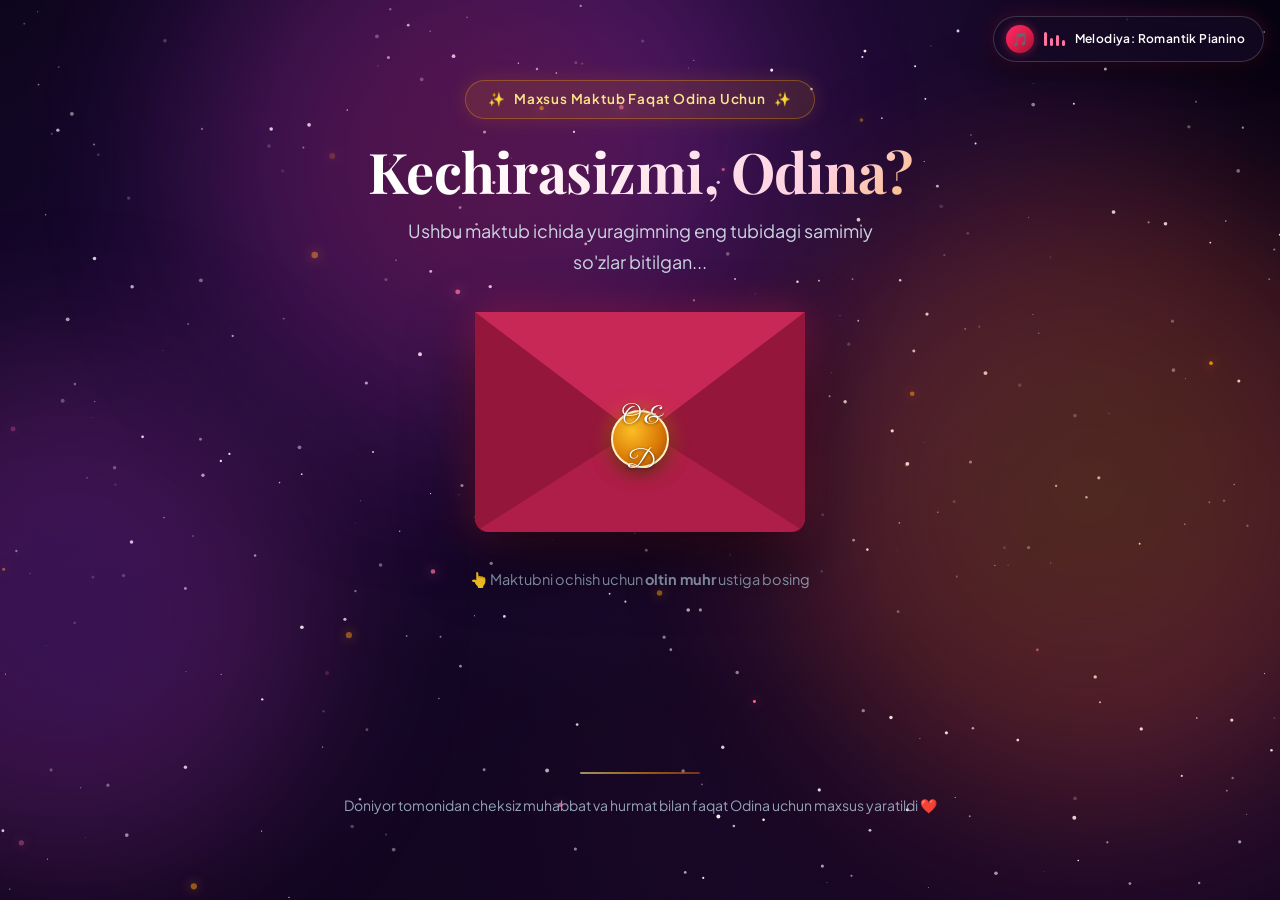
==== commit b9b8c7cb: "feat: Ultra-premium luxury redesign with ambient auroras, crystalline audio, 3D wax seal and mobile-" ====
--- a/doniyor-odina/index.html
+++ b/doniyor-odina/index.html
@@ -3,7 +3,7 @@
 <head>
   <meta charset="UTF-8">
   <meta name="viewport" content="width=device-width, initial-scale=1.0, maximum-scale=5.0, viewport-fit=cover">
-  <meta name="theme-color" content="#0b0817">
+  <meta name="theme-color" content="#0a0614">
   <meta name="apple-mobile-web-app-capable" content="yes">
   <meta name="apple-mobile-web-app-status-bar-style" content="black-translucent">
   <title>Odina uchun maxsus... 💌 | Doniyor</title>
@@ -11,162 +11,220 @@
   <!-- Favicon -->
   <link rel="icon" href="data:image/svg+xml,<svg xmlns=%22http://www.w3.org/2000/svg%22 viewBox=%220 0 100 100%22><text y=%22.9em%22 font-size=%2290%22>🌹</text></svg>">
 
-  <!-- Google Fonts -->
+  <!-- Premium Typography -->
   <link rel="preconnect" href="https://fonts.googleapis.com">
   <link rel="preconnect" href="https://fonts.gstatic.com" crossorigin>
-  <link href="https://fonts.googleapis.com/css2?family=Dancing+Script:wght@600;700&family=Great+Vibes&family=Outfit:wght@300;400;500;600;700&family=Playfair+Display:ital,wght@0,600;1,400;1,600&display=swap" rel="stylesheet">
+  <link href="https://fonts.googleapis.com/css2?family=Cormorant+Garamond:ital,wght@0,500;0,600;0,700;1,400;1,600&family=Dancing+Script:wght@600;700&family=Great+Vibes&family=Plus+Jakarta+Sans:wght@300;400;500;600;700&family=Playfair+Display:ital,wght@0,500;0,600;0,700;0,800;1,400;1,600&display=swap" rel="stylesheet">
 
   <link rel="stylesheet" href="style.css">
 </head>
 <body>
 
-  <!-- Background Starry Sky & Floating Hearts Canvas -->
-  <canvas id="starsCanvas"></canvas>
-  <div id="heartsContainer"></div>
-
-  <!-- Music Controller -->
-  <div class="music-toggle" id="musicToggle" title="Musiqani yoqish/o'chirish">
-    <div class="music-bars">
+  <!-- Background Canvas for Stars, Fireflies & Ambient Glow -->
+  <canvas id="ambientCanvas"></canvas>
+  <div id="heartsContainer" aria-hidden="true"></div>
+
+  <!-- Background Aurora Glow Orbs -->
+  <div class="aurora-orb aurora-1" aria-hidden="true"></div>
+  <div class="aurora-orb aurora-2" aria-hidden="true"></div>
+  <div class="aurora-orb aurora-3" aria-hidden="true"></div>
+
+  <!-- Luxury Floating Music Controller -->
+  <div class="music-pill" id="musicToggle" role="button" tabindex="0" title="Musiqani yoqish / o'chirish">
+    <div class="music-disc">
+      <span class="disc-note">🎵</span>
+    </div>
+    <div class="music-waves">
       <span></span><span></span><span></span><span></span>
     </div>
-    <span class="music-text">Kuy: Mayin Pianino</span>
+    <span class="music-label">Melodiya: Romantik Pianino</span>
   </div>
 
   <main class="main-wrapper">
 
-    <!-- STEP 1: MYSTERY ENVELOPE -->
-    <section class="envelope-section" id="envelopeSection">
-      <div class="envelope-badge">Faqat Odina uchun maxsus maktub ✨</div>
-      <h1 class="main-title">Kechirasizmi, Odina?</h1>
-      <p class="subtitle">Bu maktubda yuragimdagi eng samimiy so'zlar yashiringan...</p>
-
-      <div class="envelope-container" id="envelopeContainer">
-        <div class="envelope" id="envelope">
-          <div class="envelope-back"></div>
-          <div class="letter-preview">
-            <div class="preview-line"></div>
-            <div class="preview-line short"></div>
-            <div class="heart-stamp">💖</div>
-          </div>
-          <div class="envelope-front"></div>
-          <div class="envelope-flap" id="envelopeFlap"></div>
+    <!-- STEP 1: LUXURY 3D WAX-SEALED ENVELOPE -->
+    <section class="envelope-hero" id="envelopeSection">
+      <div class="gold-badge">
+        <span class="badge-sparkle">✨</span> Maxsus Maktub Faqat Odina Uchun <span class="badge-sparkle">✨</span>
+      </div>
+
+      <h1 class="hero-title">Kechirasizmi, Odina?</h1>
+      <p class="hero-subtitle">Ushbu maktub ichida yuragimning eng tubidagi samimiy so'zlar bitilgan...</p>
+
+      <div class="envelope-wrapper">
+        <div class="envelope-3d" id="envelope" role="button" tabindex="0" aria-label="Maktubni ochish">
+          <!-- Envelope Back Body -->
+          <div class="env-back"></div>
+          
+          <!-- Inner Parchment Letter -->
+          <div class="env-letter" id="envLetterPreview">
+            <div class="letter-seal-watermark">O &amp; D</div>
+            <div class="letter-gold-line"></div>
+            <div class="letter-gold-line short"></div>
+            <div class="letter-gold-line shorter"></div>
+            <div class="letter-mini-heart">❤️</div>
+          </div>
+
+          <!-- Envelope Pocket Front -->
+          <div class="env-pocket"></div>
+
+          <!-- Envelope Flap (3D folding lid) -->
+          <div class="env-flap" id="envelopeFlap"></div>
+
+          <!-- Royal Gold Wax Seal -->
           <div class="wax-seal" id="waxSeal">
-            <span class="seal-inner">O &amp; D</span>
-            <div class="seal-ripple"></div>
+            <div class="seal-glow"></div>
+            <div class="seal-core">
+              <span class="seal-monogram">O &amp; D</span>
+            </div>
+            <div class="seal-shine"></div>
           </div>
         </div>
       </div>
 
-      <div class="open-instruction">
-        <span class="pulse-icon">👆</span> Maktubni ochish uchun <strong>muhr</strong> ustiga bosing
+      <div class="open-cue" id="openCue">
+        <span class="finger-tap">👆</span> Maktubni ochish uchun <strong>oltin muhr</strong> ustiga bosing
       </div>
     </section>
 
-    <!-- STEP 2: REVEALED CONTENT -->
-    <div class="revealed-content" id="revealedContent">
-
-      <!-- THE HEART LETTER -->
-      <section class="letter-card-section">
-        <div class="letter-card">
-          <div class="letter-decor top-left">🌸</div>
-          <div class="letter-decor top-right">🌸</div>
-          <div class="letter-header">
-            <span class="greeting-script">Mehribonim, Odina...</span>
-            <div class="date-badge" id="currentDate"></div>
-          </div>
-
-          <div class="letter-body">
-            <p class="typewriter-text" id="typewriterText">
-              Bilaman, oramizda tushunmovchilik bo'ldi va mening ba'zi noo'rin gaplarim yoki xatolarim sababli seni ranjitib qo'ydim. 
-              Lekin ishon, seni xafa qilish bu dunyoda men eng oxirgi xohlagan narsa edi...
+    <!-- STEP 2: REVEALED CONTENT (Appears after envelope opens) -->
+    <div class="revealed-container" id="revealedContent">
+
+      <!-- 1. ROYAL LOVE LETTER -->
+      <section class="letter-section" id="letterSection">
+        <div class="luxury-letter-card">
+          <!-- Gold Corner Ornaments -->
+          <div class="gold-corner top-left">⚜️</div>
+          <div class="gold-corner top-right">⚜️</div>
+          <div class="gold-corner bottom-left">⚜️</div>
+          <div class="gold-corner bottom-right">⚜️</div>
+
+          <header class="letter-top">
+            <div class="letter-greeting">
+              <span class="greeting-script">Mehribonim, Odina...</span>
+            </div>
+            <div class="letter-date-pill" id="currentDate"></div>
+          </header>
+
+          <article class="letter-content">
+            <p class="letter-p dropcap-p">
+              <span class="dropcap">B</span>ilaman, oramizda kichik tushunmovchilik bo'lib o'tdi va mening ba'zi noo'rin gaplarim yoki e'tiborsizligim sababli seni ranjitib qo'ydim. Lekin ishon, dunyoda men eng oxirgi istaydigan narsa — bu sening chiroyli ko'zlaringda xafagarchilik ko'rishdir...
             </p>
-            <p class="letter-paragraph">
-              Inson o'ziga eng qadrli, eng yaqin bo'lgan inson bilan arazlashganda yuragi qanchalar bo'shab qolishini endi yanada chuqurroq his qilyapman. 
-              Sen mening hayotimdagi eng yorqin quyosh, eng go'zal va beg'ubor mo'jizamsan.
+
+            <p class="letter-p">
+              Inson o'zi uchun eng qadrli, eng nozik va eng yaqin insoni bilan arazlashib qolganda, hayot naqadar rangsiz va ma'nosiz bo'lib qolishini har soniya his qilyapman. Sen mening hayotimdagi eng iliq nur, eng beg'ubor tabassum va eng go'zal mo'jizamsan.
             </p>
-            <p class="letter-quote">
-              "Kichik arazlar o'tib ketadi, lekin qalbimdagi senga bo'lgan samimiy mehrim har qanday gina-kudurratdan ming chandon kuchliroq..."
+
+            <blockquote class="letter-quote">
+              <div class="quote-symbol">❝</div>
+              <p>"Kichik arazlar o'tib ketadi, ammo qalbimdagi senga bo'lgan samimiy muhabbatim va hurmatim har qanday xafagarchilikdan ming chandon ustundir..."</p>
+              <div class="quote-symbol right">❞</div>
+            </blockquote>
+
+            <p class="letter-p">
+              Seni chin dildan juda yaxshi ko'raman. Seni ranjitgan har bir daqiqam uchun ming bor <strong>chin yurakdan uzr so'rayman</strong>. Kel, o'rtamizdagi barcha ginani shu yerda unutaylik va birgalikda yana quvnoq kunlarimizga qaytaylik, maylimi? ❤️
             </p>
-            <p class="letter-paragraph">
-              Seni chin yurakdan yaxshi ko'raman va ranjitgan har bir lahzam uchun ming bor <strong>uzr so'rayman</strong>. Kel, o'rtamizdagi barcha ginani shu yerda unutaylik, maylimi? ❤️
-            </p>
-          </div>
-
-          <div class="letter-signature">
-            <span>Seni juda qadrlaydigan:</span>
-            <strong class="signature-name">Doniyor</strong>
-          </div>
+          </article>
+
+          <footer class="letter-sign-block">
+            <span class="sign-label">Seni cheksiz qadrlaydigan:</span>
+            <span class="sign-name">Doniyor</span>
+            <div class="sign-heart-stamp">💌</div>
+          </footer>
         </div>
       </section>
 
-      <!-- REASONS WHY SECTION -->
+      <!-- 2. REASONS WHY SECTION (3D LUXURY FLIP CARDS) -->
       <section class="reasons-section">
-        <h2 class="section-title">Nega aynan sen, Odina? ✨</h2>
-        <p class="section-subtitle">Har bir kartochkani bosing va nimalar yozilganini o'qing:</p>
+        <div class="section-heading">
+          <span class="section-tag">✨ Qalbimdagi Haqiqatlar ✨</span>
+          <h2 class="section-title">Nega aynan sen, Odina?</h2>
+          <p class="section-desc">Har bir kartochkani bosing va nima uchun sen yagonam ekaningni bilib oling:</p>
+        </div>
 
         <div class="reasons-grid">
           
-          <div class="flip-card">
-            <div class="flip-card-inner">
-              <div class="flip-card-front">
-                <span class="card-icon">✨</span>
-                <h3>Beg'ubor Kulging</h3>
-                <span class="hint-text">Ko'rish uchun bosing 👆</span>
-              </div>
-              <div class="flip-card-back">
-                <p>Sen jilmayganingda butun dunyodagi muammo va tashvishlar bir soniyada yo'qolgandek bo'ladi. Kulging — qalbimning eng sokin qo'shig'i.</p>
-              </div>
-            </div>
-          </div>
-
-          <div class="flip-card">
-            <div class="flip-card-inner">
-              <div class="flip-card-front">
-                <span class="card-icon">🌸</span>
-                <h3>Samimiy Qalbing</h3>
-                <span class="hint-text">Ko'rish uchun bosing 👆</span>
-              </div>
-              <div class="flip-card-back">
+          <!-- Card 1 -->
+          <div class="reason-card" role="button" tabindex="0" data-card="1">
+            <div class="card-flipper">
+              <div class="card-face card-front">
+                <div class="card-num">01</div>
+                <div class="card-icon-wrap">✨</div>
+                <h3 class="card-title">Beg'ubor Tabassuming</h3>
+                <span class="card-tap-hint">Ko'rish uchun bosing 👆</span>
+              </div>
+              <div class="card-face card-back">
+                <div class="card-back-icon">🌟</div>
+                <p>Sen jilmayganingda dunyodagi butun tashvishlarim bir zumda yo'qolgandek bo'ladi. Sening tabassuming — qalbimning eng sokin kuyidir.</p>
+                <span class="card-flip-back-hint">Qaytish 🔄</span>
+              </div>
+            </div>
+          </div>
+
+          <!-- Card 2 -->
+          <div class="reason-card" role="button" tabindex="0" data-card="2">
+            <div class="card-flipper">
+              <div class="card-face card-front">
+                <div class="card-num">02</div>
+                <div class="card-icon-wrap">🌸</div>
+                <h3 class="card-title">Samimiy Qalbing</h3>
+                <span class="card-tap-hint">Ko'rish uchun bosing 👆</span>
+              </div>
+              <div class="card-face card-back">
+                <div class="card-back-icon">💖</div>
                 <p>Sening mehring, soxtaliksiz tabiating va nozik qalbing har qanday insonni maftun etadi. Sen bu dunyoning eng yaxshi insonisan.</p>
-              </div>
-            </div>
-          </div>
-
-          <div class="flip-card">
-            <div class="flip-card-inner">
-              <div class="flip-card-front">
-                <span class="card-icon">⏳</span>
-                <h3>Har Bir Daqiqa</h3>
-                <span class="hint-text">Ko'rish uchun bosing 👆</span>
-              </div>
-              <div class="flip-card-back">
-                <p>Sen bilan o'tgan oddiy suhbatlar ham umrimning eng yorqin, eng qadrli xotirasiga aylanadi. Sen borsanki, hayotim rang-barang.</p>
-              </div>
-            </div>
-          </div>
-
-          <div class="flip-card">
-            <div class="flip-card-inner">
-              <div class="flip-card-front">
-                <span class="card-icon">👑</span>
-                <h3>Yagona Tanlovim</h3>
-                <span class="hint-text">Ko'rish uchun bosing 👆</span>
-              </div>
-              <div class="flip-card-back">
+                <span class="card-flip-back-hint">Qaytish 🔄</span>
+              </div>
+            </div>
+          </div>
+
+          <!-- Card 3 -->
+          <div class="reason-card" role="button" tabindex="0" data-card="3">
+            <div class="card-flipper">
+              <div class="card-face card-front">
+                <div class="card-num">03</div>
+                <div class="card-icon-wrap">⏳</div>
+                <h3 class="card-title">Har Bir Daqiqa</h3>
+                <span class="card-tap-hint">Ko'rish uchun bosing 👆</span>
+              </div>
+              <div class="card-face card-back">
+                <div class="card-back-icon">💫</div>
+                <p>Sen bilan o'tgan oddiygina suhbat ham umrimning eng yorqin, eng qadrli xotirasiga aylanadi. Sen borsanki, hayotim go'zal.</p>
+                <span class="card-flip-back-hint">Qaytish 🔄</span>
+              </div>
+            </div>
+          </div>
+
+          <!-- Card 4 -->
+          <div class="reason-card" role="button" tabindex="0" data-card="4">
+            <div class="card-flipper">
+              <div class="card-face card-front">
+                <div class="card-num">04</div>
+                <div class="card-icon-wrap">👑</div>
+                <h3 class="card-title">Yagona Tanlovim</h3>
+                <span class="card-tap-hint">Ko'rish uchun bosing 👆</span>
+              </div>
+              <div class="card-face card-back">
+                <div class="card-back-icon">🌹</div>
                 <p>Minglab insonlar orasida qalbim faqat seni tanlagan. Sening o'rningni bu dunyoda hech kim va hech narsa bosa olmaydi.</p>
-              </div>
-            </div>
-          </div>
-
-          <div class="flip-card">
-            <div class="flip-card-inner">
-              <div class="flip-card-front">
-                <span class="card-icon">🌟</span>
-                <h3>Go'zal Kelajagimiz</h3>
-                <span class="hint-text">Ko'rish uchun bosing 👆</span>
-              </div>
-              <div class="flip-card-back">
-                <p>Oldimizda hali birgalikda erishadigan qancha orzularimiz, birga kuladigan quvonchli kunlarimiz bor. Sen bilan har bir qadam baxt!</p>
+                <span class="card-flip-back-hint">Qaytish 🔄</span>
+              </div>
+            </div>
+          </div>
+
+          <!-- Card 5 -->
+          <div class="reason-card" role="button" tabindex="0" data-card="5">
+            <div class="card-flipper">
+              <div class="card-face card-front">
+                <div class="card-num">05</div>
+                <div class="card-icon-wrap">🌟</div>
+                <h3 class="card-title">Go'zal Kelajagimiz</h3>
+                <span class="card-tap-hint">Ko'rish uchun bosing 👆</span>
+              </div>
+              <div class="card-face card-back">
+                <div class="card-back-icon">💍</div>
+                <p>Oldimizda hali birgalikda erishadigan yuksak orzularimiz, birga quvonadigan baxtli onlari bor. Sen bilan har bir qadam baxt!</p>
+                <span class="card-flip-back-hint">Qaytish 🔄</span>
               </div>
             </div>
           </div>
@@ -174,74 +232,111 @@
         </div>
       </section>
 
-      <!-- VIRTUAL ROSE GARDEN -->
-      <section class="rose-garden-section">
-        <h2 class="section-title">Odina uchun 101 Atirgul Bog'i 🌹</h2>
-        <p class="section-subtitle">Tugmani bosgan sari bog'da siz uchun yangi atirgullar ochiladi:</p>
-
-        <div class="garden-box">
-          <div class="rose-counter-bar">
-            <span>Odinaga atalgan gullar:</span>
-            <strong id="roseCount">0</strong> / 101 ta 🌹
-          </div>
-          <div class="progress-track">
-            <div class="progress-fill" id="roseProgress"></div>
-          </div>
+      <!-- 3. VIRTUAL 101 ROSE GARDEN -->
+      <section class="garden-section">
+        <div class="garden-glass-card">
+          <div class="section-heading">
+            <span class="section-tag">🌹 Sevgi Bog'i 🌹</span>
+            <h2 class="section-title">Odina uchun 101 Atirgul</h2>
+            <p class="section-desc">Tugmani bosing va sizga atalgan go'zal atirgullarni birma-bir oching:</p>
+          </div>
+
+          <div class="garden-status">
+            <div class="garden-counter-box">
+              <span class="counter-label">Odinaga ekilgan atirgullar:</span>
+              <div class="counter-digits">
+                <span class="current-roses" id="roseCount">0</span>
+                <span class="total-roses">/ 101 ta 🌹</span>
+              </div>
+            </div>
+            
+            <div class="progress-bar-container">
+              <div class="progress-fill" id="roseProgress"></div>
+              <div class="progress-sparkle" id="progressSparkle"></div>
+            </div>
+          </div>
+
+          <!-- Interactive Meadow Stage -->
           <div class="garden-stage" id="gardenStage">
-            <span class="empty-garden-hint">Gul ekish tugmasini bosing... 👇</span>
-          </div>
-          <button class="garden-btn" id="plantRoseBtn">🌹 Atirgul Qo'shish (+1)</button>
+            <div class="empty-stage-cue" id="emptyStageCue">
+              <span class="cue-flower">🌱</span>
+              <p>Atirgul qo'shish tugmasini bosing...</p>
+            </div>
+          </div>
+
+          <!-- Garden Action Controls -->
+          <div class="garden-controls">
+            <button class="garden-btn plant-btn" id="plantRoseBtn">
+              🌹 Atirgul Qo'shish (+1)
+            </button>
+            <button class="garden-btn-secondary auto-plant-btn" id="autoPlantBtn">
+              ✨ Barcha 101 Atirgulni Ochish
+            </button>
+          </div>
         </div>
       </section>
 
-      <!-- PLAYFUL FORGIVENESS GAME -->
-      <section class="forgiveness-section" id="forgivenessSection">
-        <div class="forgiveness-box">
-          <div class="game-badge">Eng Muhim Savol 🥺</div>
-          <h2 class="game-title">Doniyorni kechirasizmi? 🥰</h2>
-          <p class="game-desc">Rostini ayting, hali ham arazlab o'tirasizmi yoki yarashamizmi?</p>
-
-          <div class="buttons-arena" id="buttonsArena">
-            <button class="choice-btn yes-btn" id="yesBtn">
-              💚 Ha, kechirdim ❤️
+      <!-- 4. PLAYFUL FORGIVENESS GAME ARENA -->
+      <section class="game-section" id="forgivenessSection">
+        <div class="game-glass-card">
+          <div class="game-top-badge">🥺 Eng Muhim Savol 🥺</div>
+          <h2 class="game-main-title">Doniyorni kechirasizmi? 🥰</h2>
+          <p class="game-subtext">Rostini ayting, arazlab o'tirishni bas qilib yarashamizmi?</p>
+
+          <div class="game-arena" id="buttonsArena">
+            <button class="arena-btn yes-choice-btn" id="yesBtn">
+              <span class="btn-heart-pulse">💚</span> Ha, kechirdim ❤️
             </button>
-            <button class="choice-btn no-btn" id="noBtn">
+            <button class="arena-btn no-choice-btn" id="noBtn">
               💔 Yo'q 😤
             </button>
           </div>
 
-          <div class="attempts-comment" id="attemptsComment"></div>
+          <div class="game-commentary" id="attemptsComment"></div>
         </div>
       </section>
 
     </div>
 
-    <!-- VICTORY MODAL OVERLAY -->
-    <div class="victory-modal-overlay" id="victoryModal">
-      <div class="victory-card">
-        <div class="victory-confetti-badge">🎉 YURAGIM TO'LDI! 💖</div>
-        <h2 class="victory-title">Rahmat, Odina! 🥰</h2>
-        <p class="victory-text">
-          Bilar edim qalbingiz naqadar mehribonligini! <br>
-          Yuzingizda tabassum paydo bo'ldi, to'g'rimi? <br>
-          Doniyor seni juda-juda yaxshi ko'radi va bundan keyin faqat quvontirishga so'z beradi! 🌹
-        </p>
-
-        <div class="sweet-promise-box">
-          ✨ <strong>Kichik va'da:</strong> Endi har safar bahslashmoqchi bo'lsak, avval sizga bir dasta atirgul va shirinlik olib kelaman! 😉
-        </div>
-
-        <div class="modal-actions">
-          <button class="instagram-send-btn" id="instagramSendBtn">
-            <svg class="ig-icon" viewBox="0 0 24 24" width="20" height="20" fill="currentColor">
+    <!-- STEP 3: VICTORY CELEBRATION MODAL -->
+    <div class="victory-modal" id="victoryModal" role="dialog" aria-modal="true" aria-hidden="true">
+      <div class="modal-backdrop"></div>
+      
+      <div class="modal-card">
+        <div class="modal-gold-crown">👑</div>
+        <div class="modal-badge">🎉 YURAGIM TO'LDI! 💖</div>
+        
+        <h2 class="modal-title">Rahmat, Mehribonim Odina! 🥰</h2>
+        
+        <div class="modal-body">
+          <p class="modal-desc">
+            Bilar edim qalbingiz naqadar nozik va kechiruvchan ekanini! <br>
+            Yuzingizda yoqimli tabassum paydo bo'ldi, shunday emasmi? <br>
+            Doniyor seni juda-juda yaxshi ko'radi va bundan keyin faqat quvontirishga so'z beradi! 🌹
+          </p>
+
+          <div class="sweet-promise-card">
+            <div class="promise-icon">💍</div>
+            <div class="promise-text">
+              <strong>Kichik va'da:</strong> Endi har safar kichik tushunmovchilik bo'lmasligi uchun avval sizga bir dasta atirgul va shirinlik olib kelaman! 😉✨
+            </div>
+          </div>
+        </div>
+
+        <div class="modal-footer">
+          <!-- Instagram Direct Button -->
+          <button class="instagram-btn" id="instagramSendBtn">
+            <svg class="ig-svg" viewBox="0 0 24 24" width="22" height="22" fill="currentColor">
               <path d="M12 2.163c3.204 0 3.584.012 4.85.07 3.252.148 4.771 1.691 4.919 4.919.058 1.265.069 1.645.069 4.849 0 3.205-.012 3.584-.069 4.849-.149 3.225-1.664 4.771-4.919 4.919-1.266.058-1.644.07-4.85.07-3.204 0-3.584-.012-4.849-.07-3.26-.149-4.771-1.699-4.919-4.92-.058-1.265-.07-1.644-.07-4.849 0-3.204.013-3.583.07-4.849.149-3.227 1.664-4.771 4.919-4.919 1.266-.057 1.645-.069 4.849-.069zm0-2.163c-3.259 0-3.667.014-4.947.072-4.358.2-6.78 2.618-6.98 6.98-.059 1.281-.073 1.689-.073 4.948 0 3.259.014 3.668.072 4.948.2 4.358 2.618 6.78 6.98 6.98 1.281.058 1.689.072 4.948.072 3.259 0 3.668-.014 4.948-.072 4.354-.2 6.782-2.618 6.979-6.98.059-1.28.073-1.689.073-4.948 0-3.259-.014-3.667-.072-4.947-.196-4.354-2.617-6.78-6.979-6.98-1.281-.059-1.69-.073-4.949-.073zm0 5.838c-3.403 0-6.162 2.759-6.162 6.162s2.759 6.163 6.162 6.163 6.162-2.759 6.162-6.163c0-3.403-2.759-6.162-6.162-6.162zm0 10.162c-2.209 0-4-1.79-4-4 0-2.209 1.791-4 4-4s4 1.791 4 4c0 2.21-1.791 4-4 4zm6.406-11.845c-.796 0-1.441.645-1.441 1.44s.645 1.44 1.441 1.44c.795 0 1.439-.645 1.439-1.44s-.644-1.44-1.439-1.44z"/>
             </svg>
             <span>Doniyorga xabar jo'natish (Instagram)</span>
           </button>
-          <div class="ig-copy-toast" id="igCopyToast">
-            ✅ <em>"Doniyor, saytingni ko'rdim va seni kechirdim ❤️🥰"</em> xabari nusxalandi! Instagram ochilmoqda...
-          </div>
-          <button class="close-modal-btn" id="closeVictoryBtn">
+          
+          <div class="ig-toast" id="igCopyToast">
+            <span class="toast-check">✅</span> <em>"Doniyor, saytingni ko'rdim va seni kechirdim ❤️🥰"</em> nusxalandi! Instagram ochilmoqda...
+          </div>
+
+          <button class="modal-return-btn" id="closeVictoryBtn">
             Sahifaga qaytish 💕
           </button>
         </div>
@@ -250,8 +345,9 @@
 
   </main>
 
-  <footer class="site-footer">
-    <p>Doniyor tomonidan cheksiz muhabbat bilan faqat Odina uchun yaratildi ❤️</p>
+  <footer class="luxury-footer">
+    <div class="footer-gold-divider"></div>
+    <p>Doniyor tomonidan cheksiz muhabbat va hurmat bilan faqat Odina uchun maxsus yaratildi ❤️</p>
   </footer>
 
   <script src="script.js"></script>
--- a/doniyor-odina/style.css
+++ b/doniyor-odina/style.css
@@ -1,25 +1,43 @@
 /* ========================================================
-   DONIYOR & ODINA: ROMANTIC INTERACTIVE STYLES
+   DONIYOR & ODINA: ULTRA-PREMIUM ROMANTIC EXPERIENCE
    ======================================================== */
 
 :root {
-  --bg-dark: #0b0817;
-  --bg-gradient: radial-gradient(circle at 50% 20%, #25123d 0%, #110c24 50%, #080612 100%);
-  --rose-primary: #ff3377;
+  --bg-deep: #070312;
+  --bg-surface: #0e0720;
+  --bg-card: rgba(255, 255, 255, 0.05);
+  --bg-card-hover: rgba(255, 255, 255, 0.09);
+  
+  --gold-primary: #f59e0b;
+  --gold-light: #fde68a;
+  --gold-glow: rgba(245, 158, 11, 0.4);
+  --gold-metallic: linear-gradient(135deg, #fef08a 0%, #f59e0b 50%, #b45309 100%);
+  
+  --rose-primary: #ff2d6d;
   --rose-light: #ff75a0;
-  --rose-glow: rgba(255, 51, 119, 0.45);
-  --gold-accent: #fcd34d;
-  --gold-glow: rgba(252, 211, 77, 0.35);
-  --emerald-green: #10b981;
+  --rose-glow: rgba(255, 45, 109, 0.45);
+  --rose-gradient: linear-gradient(135deg, #ff2d6d 0%, #e11d48 50%, #9f1239 100%);
+  
+  --emerald-primary: #10b981;
   --emerald-glow: rgba(16, 185, 129, 0.45);
-  --glass-bg: rgba(255, 255, 255, 0.06);
+  
   --glass-border: rgba(255, 255, 255, 0.12);
-  --glass-shadow: 0 20px 45px rgba(0, 0, 0, 0.45);
+  --glass-border-gold: rgba(245, 158, 11, 0.3);
+  --glass-shadow: 0 25px 60px rgba(0, 0, 0, 0.6);
+  --glass-inner-glow: inset 0 1px 1px rgba(255, 255, 255, 0.15);
+
   --text-main: #f8fafc;
-  --text-muted: #cbd5e1;
-}
-
-* {
+  --text-soft: #cbd5e1;
+  --text-muted: #94a3b8;
+  
+  --font-serif: 'Playfair Display', 'Cormorant Garamond', Georgia, serif;
+  --font-sans: 'Plus Jakarta Sans', -apple-system, BlinkMacSystemFont, 'Segoe UI', Roboto, sans-serif;
+  --font-script: 'Dancing Script', cursive;
+  --font-royal: 'Great Vibes', cursive;
+}
+
+/* Base Reset & Smoothness */
+*, *::before, *::after {
   margin: 0;
   padding: 0;
   box-sizing: border-box;
@@ -30,25 +48,31 @@
   scroll-behavior: smooth;
   overflow-x: hidden;
   width: 100%;
+  background-color: var(--bg-deep);
 }
 
 body {
-  font-family: 'Outfit', sans-serif;
-  background: var(--bg-dark);
-  background-image: var(--bg-gradient);
+  font-family: var(--font-sans);
+  background: var(--bg-deep);
+  background-image: 
+    radial-gradient(circle at 50% 10%, #2a0e44 0%, transparent 60%),
+    radial-gradient(circle at 10% 40%, #17082e 0%, transparent 50%),
+    radial-gradient(circle at 90% 80%, #200a2b 0%, transparent 50%),
+    radial-gradient(circle at 50% 95%, #150624 0%, var(--bg-deep) 100%);
+  background-attachment: fixed;
   color: var(--text-main);
   min-height: 100vh;
   min-height: 100dvh;
   overflow-x: hidden;
   width: 100%;
   position: relative;
-  line-height: 1.6;
+  line-height: 1.7;
   -webkit-font-smoothing: antialiased;
-  padding-bottom: env(safe-area-inset-bottom, 20px);
-}
-
-/* Background Canvas */
-#starsCanvas {
+  -moz-osx-font-smoothing: grayscale;
+}
+
+/* Ambient Visual Canvas (Stars, Particles, Stardust) */
+#ambientCanvas {
   position: fixed;
   top: 0;
   left: 0;
@@ -58,6 +82,50 @@
   z-index: 0;
 }
 
+/* Glowing Ambient Auroras */
+.aurora-orb {
+  position: fixed;
+  border-radius: 50%;
+  filter: blur(80px);
+  pointer-events: none;
+  z-index: 0;
+  opacity: 0.25;
+  animation: auroraFloat 18s ease-in-out infinite alternate;
+}
+
+.aurora-1 {
+  top: -10vw;
+  left: 15vw;
+  width: 45vw;
+  height: 45vw;
+  background: radial-gradient(circle, #ff2d6d, #7c3aed);
+}
+
+.aurora-2 {
+  bottom: 10vh;
+  right: -10vw;
+  width: 50vw;
+  height: 50vw;
+  background: radial-gradient(circle, #f59e0b, #e11d48);
+  animation-delay: -6s;
+}
+
+.aurora-3 {
+  top: 40vh;
+  left: -15vw;
+  width: 40vw;
+  height: 40vw;
+  background: radial-gradient(circle, #9333ea, #ec4899);
+  animation-delay: -12s;
+}
+
+@keyframes auroraFloat {
+  0% { transform: translateY(0) scale(1) rotate(0deg); }
+  50% { transform: translateY(40px) scale(1.1) rotate(20deg); }
+  100% { transform: translateY(-30px) scale(0.95) rotate(-15deg); }
+}
+
+/* Floating Hearts Container */
 #heartsContainer {
   position: fixed;
   top: 0;
@@ -72,23 +140,22 @@
 .floating-heart {
   position: absolute;
   color: var(--rose-light);
-  font-size: 18px;
   user-select: none;
-  animation: floatUp 6s linear forwards;
-  opacity: 0.8;
-  filter: drop-shadow(0 0 6px var(--rose-glow));
-}
-
-@keyframes floatUp {
+  animation: floatUpward 7s linear forwards;
+  opacity: 0.85;
+  filter: drop-shadow(0 0 8px var(--rose-glow));
+}
+
+@keyframes floatUpward {
   0% {
-    transform: translateY(105vh) scale(0.6) rotate(0deg);
+    transform: translateY(105vh) scale(0.5) rotate(0deg);
     opacity: 0;
   }
-  20% {
+  15% {
     opacity: 0.9;
   }
-  80% {
-    opacity: 0.8;
+  85% {
+    opacity: 0.85;
   }
   100% {
     transform: translateY(-10vh) scale(1.2) rotate(360deg);
@@ -96,831 +163,1125 @@
   }
 }
 
-/* Floating Music Toggle */
-.music-toggle {
+/* Luxury Music Controller Pill */
+.music-pill {
   position: fixed;
-  top: 20px;
-  right: 20px;
+  top: max(16px, env(safe-area-inset-top, 16px));
+  right: max(16px, env(safe-area-inset-right, 16px));
   z-index: 1000;
-  background: rgba(255, 255, 255, 0.1);
-  backdrop-filter: blur(12px);
+  background: rgba(22, 11, 38, 0.7);
+  backdrop-filter: blur(16px);
+  -webkit-backdrop-filter: blur(16px);
   border: 1px solid rgba(255, 255, 255, 0.18);
-  border-radius: 40px;
-  padding: 8px 16px;
+  border-radius: 50px;
+  padding: 8px 18px 8px 12px;
   display: flex;
   align-items: center;
   gap: 10px;
   cursor: pointer;
-  box-shadow: 0 8px 24px rgba(0, 0, 0, 0.35);
-  transition: all 0.3s ease;
-}
-
-.music-toggle:hover {
-  background: rgba(255, 51, 119, 0.2);
+  box-shadow: 0 10px 30px rgba(0, 0, 0, 0.5), 0 0 20px rgba(255, 45, 109, 0.2);
+  transition: all 0.35s cubic-bezier(0.16, 1, 0.3, 1);
+  user-select: none;
+}
+
+.music-pill:hover {
+  background: rgba(35, 18, 60, 0.85);
   border-color: var(--rose-primary);
   transform: translateY(-2px);
-}
-
-.music-bars {
+  box-shadow: 0 14px 35px rgba(0, 0, 0, 0.6), 0 0 25px var(--rose-glow);
+}
+
+.music-disc {
+  width: 28px;
+  height: 28px;
+  border-radius: 50%;
+  background: var(--rose-gradient);
+  display: flex;
+  align-items: center;
+  justify-content: center;
+  box-shadow: 0 0 10px var(--rose-glow);
+  animation: discSpin 4s linear infinite;
+}
+
+.disc-note {
+  font-size: 13px;
+}
+
+.music-pill.paused .music-disc {
+  animation-play-state: paused;
+  opacity: 0.6;
+}
+
+@keyframes discSpin {
+  from { transform: rotate(0deg); }
+  to { transform: rotate(360deg); }
+}
+
+.music-waves {
   display: flex;
   align-items: flex-end;
   gap: 3px;
-  height: 16px;
-}
-
-.music-bars span {
+  height: 14px;
+}
+
+.music-waves span {
   width: 3px;
   height: 100%;
-  background: var(--rose-primary);
+  background: var(--rose-light);
   border-radius: 3px;
-  animation: barBounce 1.2s ease-in-out infinite alternate;
-}
-
-.music-bars span:nth-child(2) { animation-delay: 0.2s; height: 60%; }
-.music-bars span:nth-child(3) { animation-delay: 0.4s; height: 80%; }
-.music-bars span:nth-child(4) { animation-delay: 0.1s; height: 40%; }
-
-.music-toggle.paused .music-bars span {
+  animation: wavePulse 1.2s ease-in-out infinite alternate;
+}
+
+.music-waves span:nth-child(2) { animation-delay: 0.2s; height: 60%; }
+.music-waves span:nth-child(3) { animation-delay: 0.4s; height: 80%; }
+.music-waves span:nth-child(4) { animation-delay: 0.1s; height: 40%; }
+
+.music-pill.paused .music-waves span {
   animation-play-state: paused;
-  height: 4px !important;
-}
-
-@keyframes barBounce {
-  0% { height: 4px; }
-  100% { height: 16px; }
-}
-
-.music-text {
+  height: 3px !important;
+  background: var(--text-muted);
+}
+
+@keyframes wavePulse {
+  0% { height: 3px; }
+  100% { height: 14px; }
+}
+
+.music-label {
   font-size: 12px;
-  font-weight: 500;
+  font-weight: 600;
+  letter-spacing: 0.4px;
   color: #fff;
-  letter-spacing: 0.5px;
-}
-
-/* Main Container */
+}
+
+/* Main Container Wrapper */
 .main-wrapper {
   position: relative;
   z-index: 10;
-  max-width: 860px;
+  max-width: 900px;
   margin: 0 auto;
-  padding: 60px 20px 80px;
-}
-
-/* Hero & Envelope Section */
-.envelope-section {
+  padding: 80px 20px 100px;
+}
+
+/* ========================================================
+   HERO & 3D WAX-SEALED ENVELOPE
+   ======================================================== */
+.envelope-hero {
   text-align: center;
-  margin-bottom: 40px;
+  margin-bottom: 50px;
   transition: all 0.6s ease;
 }
 
-.envelope-badge {
-  display: inline-block;
-  padding: 6px 18px;
-  background: rgba(255, 51, 119, 0.15);
-  border: 1px solid rgba(255, 51, 119, 0.35);
-  border-radius: 30px;
-  font-size: 13px;
+.gold-badge {
+  display: inline-flex;
+  align-items: center;
+  gap: 8px;
+  padding: 7px 22px;
+  background: rgba(245, 158, 11, 0.12);
+  border: 1px solid rgba(245, 158, 11, 0.35);
+  border-radius: 40px;
+  font-size: 13.5px;
   font-weight: 600;
-  color: #ff99bb;
-  margin-bottom: 16px;
+  color: var(--gold-light);
   letter-spacing: 0.8px;
-  animation: badgePulse 2.5s ease-in-out infinite;
-}
-
-@keyframes badgePulse {
-  0%, 100% { box-shadow: 0 0 10px rgba(255, 51, 119, 0.2); }
-  50% { box-shadow: 0 0 25px rgba(255, 51, 119, 0.5); }
-}
-
-.main-title {
-  font-family: 'Playfair Display', serif;
-  font-size: clamp(34px, 6vw, 54px);
+  margin-bottom: 18px;
+  box-shadow: 0 0 20px rgba(245, 158, 11, 0.15);
+  animation: goldBadgeGlow 3s ease-in-out infinite;
+}
+
+@keyframes goldBadgeGlow {
+  0%, 100% { box-shadow: 0 0 15px rgba(245, 158, 11, 0.15); }
+  50% { box-shadow: 0 0 30px rgba(245, 158, 11, 0.4); }
+}
+
+.hero-title {
+  font-family: var(--font-serif);
+  font-size: clamp(34px, 7vw, 56px);
   font-weight: 700;
-  background: linear-gradient(135deg, #ffffff 30%, #ff8eb4 100%);
+  letter-spacing: -0.5px;
+  background: linear-gradient(135deg, #ffffff 30%, #ffd1e0 70%, #f59e0b 100%);
   -webkit-background-clip: text;
   -webkit-text-fill-color: transparent;
-  margin-bottom: 10px;
-}
-
-.subtitle {
-  font-size: clamp(15px, 2.5vw, 18px);
-  color: var(--text-muted);
-  max-width: 500px;
+  margin-bottom: 12px;
+  line-height: 1.2;
+}
+
+.hero-subtitle {
+  font-size: clamp(15px, 2.8vw, 18px);
+  color: var(--text-soft);
+  max-width: 520px;
   margin: 0 auto 35px;
 }
 
-/* 3D Envelope */
-.envelope-container {
+/* 3D Envelope Geometry */
+.envelope-wrapper {
   display: flex;
   justify-content: center;
-  perspective: 1000px;
-  margin: 20px 0 30px;
-}
-
-.envelope {
+  perspective: 1200px;
+  margin: 30px 0 35px;
+}
+
+.envelope-3d {
   position: relative;
-  width: 320px;
-  height: 210px;
-  background: #c82855;
-  border-radius: 12px;
-  box-shadow: 0 20px 50px rgba(0, 0, 0, 0.65), 0 0 35px var(--rose-glow);
+  width: 330px;
+  height: 220px;
+  background: #a81c44;
+  border-radius: 14px;
+  box-shadow: 0 25px 65px rgba(0, 0, 0, 0.75), 0 0 40px var(--rose-glow);
   cursor: pointer;
-  transition: transform 0.4s ease;
-}
-
-.envelope:hover {
-  transform: translateY(-5px) scale(1.02);
-}
-
-.envelope-back {
+  transition: transform 0.45s cubic-bezier(0.16, 1, 0.3, 1), box-shadow 0.45s ease;
+  user-select: none;
+}
+
+.envelope-3d:hover {
+  transform: translateY(-8px) scale(1.02);
+  box-shadow: 0 35px 80px rgba(0, 0, 0, 0.85), 0 0 55px rgba(255, 45, 109, 0.6);
+}
+
+.env-back {
   position: absolute;
   top: 0;
   left: 0;
   width: 100%;
   height: 100%;
-  background: linear-gradient(145deg, #851336, #580d24);
-  border-radius: 12px;
-}
-
-.letter-preview {
+  background: linear-gradient(145deg, #781030 0%, #4a081c 100%);
+  border-radius: 14px;
+}
+
+/* Inner Letter Preview */
+.env-letter {
   position: absolute;
   top: 15px;
   left: 20px;
-  width: 280px;
-  height: 175px;
-  background: #fffdfa;
-  border-radius: 8px;
-  padding: 16px;
-  box-shadow: 0 4px 15px rgba(0, 0, 0, 0.2);
-  transition: transform 0.8s cubic-bezier(0.34, 1.56, 0.64, 1);
+  width: 290px;
+  height: 185px;
+  background: #fffefb;
+  border-radius: 10px;
+  padding: 18px;
+  box-shadow: 0 6px 20px rgba(0, 0, 0, 0.25);
+  transition: transform 0.85s cubic-bezier(0.34, 1.56, 0.64, 1);
   display: flex;
   flex-direction: column;
   align-items: center;
   justify-content: center;
   gap: 10px;
-}
-
-.preview-line {
+  z-index: 2;
+}
+
+.letter-seal-watermark {
+  font-family: var(--font-royal);
+  font-size: 32px;
+  color: #fbcfe8;
+  opacity: 0.6;
+}
+
+.letter-gold-line {
   width: 80%;
   height: 4px;
-  background: #fed7e2;
+  background: #fde2e8;
   border-radius: 4px;
 }
 
-.preview-line.short {
-  width: 50%;
-}
-
-.heart-stamp {
-  font-size: 26px;
-  margin-top: 6px;
-}
-
-.envelope-front {
+.letter-gold-line.short { width: 55%; }
+.letter-gold-line.shorter { width: 35%; }
+
+.letter-mini-heart {
+  font-size: 24px;
+  animation: miniHeartBeat 1.5s ease-in-out infinite;
+}
+
+@keyframes miniHeartBeat {
+  0%, 100% { transform: scale(1); }
+  50% { transform: scale(1.2); }
+}
+
+/* Front Pocket */
+.env-pocket {
   position: absolute;
   bottom: 0;
   left: 0;
   width: 0;
   height: 0;
-  border-left: 160px solid #a81c44;
-  border-right: 160px solid #a81c44;
-  border-top: 110px solid transparent;
-  border-bottom: 100px solid #be234f;
-  border-radius: 0 0 12px 12px;
+  border-left: 165px solid #94173b;
+  border-right: 165px solid #94173b;
+  border-top: 115px solid transparent;
+  border-bottom: 105px solid #af1e48;
+  border-radius: 0 0 14px 14px;
   z-index: 3;
 }
 
-.envelope-flap {
+/* Envelope Flap */
+.env-flap {
   position: absolute;
   top: 0;
   left: 0;
   width: 0;
   height: 0;
-  border-left: 160px solid transparent;
-  border-right: 160px solid transparent;
-  border-top: 120px solid #d43160;
+  border-left: 165px solid transparent;
+  border-right: 165px solid transparent;
+  border-top: 125px solid #c82855;
   transform-origin: top center;
-  transition: transform 0.7s cubic-bezier(0.4, 0, 0.2, 1);
+  transition: transform 0.75s cubic-bezier(0.4, 0, 0.2, 1);
   z-index: 4;
 }
 
+/* Royal Gold Wax Seal */
 .wax-seal {
   position: absolute;
-  top: 95px;
+  top: 98px;
   left: 50%;
   transform: translateX(-50%);
-  width: 52px;
-  height: 52px;
-  background: radial-gradient(circle, #f59e0b 0%, #b45309 100%);
+  width: 58px;
+  height: 58px;
+  background: radial-gradient(circle at 35% 35%, #fbbf24 0%, #d97706 60%, #92400e 100%);
   border-radius: 50%;
-  box-shadow: 0 4px 14px rgba(0, 0, 0, 0.45), 0 0 15px rgba(245, 158, 11, 0.6);
+  box-shadow: 0 6px 18px rgba(0, 0, 0, 0.55), 0 0 20px rgba(245, 158, 11, 0.6);
   display: flex;
   align-items: center;
   justify-content: center;
   z-index: 5;
-  transition: all 0.5s ease;
+  transition: all 0.4s ease;
   border: 2px solid #fef3c7;
 }
 
-.seal-inner {
-  font-family: 'Great Vibes', cursive;
-  font-size: 22px;
+.seal-core {
+  position: relative;
+  z-index: 2;
+}
+
+.seal-monogram {
+  font-family: var(--font-royal);
+  font-size: 26px;
   color: #fff;
-  text-shadow: 0 1px 2px rgba(0, 0, 0, 0.6);
+  text-shadow: 0 1px 3px rgba(0, 0, 0, 0.6);
 }
 
 .wax-seal:hover {
   transform: translateX(-50%) scale(1.1);
-  box-shadow: 0 0 25px rgba(245, 158, 11, 0.8);
-}
-
-.open-instruction {
-  font-size: 14px;
+  box-shadow: 0 0 30px rgba(245, 158, 11, 0.85);
+}
+
+.open-cue {
+  font-size: 14.5px;
   color: var(--text-muted);
-  animation: pulseInstruction 1.8s infinite;
-}
-
-@keyframes pulseInstruction {
+  animation: cuePulse 2s infinite ease-in-out;
+}
+
+@keyframes cuePulse {
   0%, 100% { opacity: 0.6; transform: translateY(0); }
-  50% { opacity: 1; transform: translateY(-3px); }
-}
-
-/* Opened Envelope State */
-.envelope.opened .envelope-flap {
+  50% { opacity: 1; transform: translateY(-4px); color: var(--gold-light); }
+}
+
+/* Envelope Opened State */
+.envelope-3d.opened .env-flap {
   transform: rotateX(180deg);
   z-index: 1;
 }
 
-.envelope.opened .wax-seal {
+.envelope-3d.opened .wax-seal {
   opacity: 0;
-  transform: translateX(-50%) scale(0.5);
+  transform: translateX(-50%) scale(0.4);
   pointer-events: none;
 }
 
-.envelope.opened .letter-preview {
-  transform: translateY(-110px) scale(1.05);
+.envelope-3d.opened .env-letter {
+  transform: translateY(-120px) scale(1.05);
   z-index: 2;
 }
 
-/* Revealed Content (Hidden by default) */
-.revealed-content {
+/* ========================================================
+   REVEALED CONTENT CONTAINER
+   ======================================================== */
+.revealed-container {
   display: none;
   opacity: 0;
-  transform: translateY(30px);
-  transition: all 0.8s ease;
-}
-
-.revealed-content.active {
+  transform: translateY(40px);
+  transition: all 0.9s cubic-bezier(0.16, 1, 0.3, 1);
+}
+
+.revealed-container.active {
   display: block;
   opacity: 1;
   transform: translateY(0);
 }
 
-/* Section Titles */
+/* Section Common Headings */
+.section-heading {
+  text-align: center;
+  margin-bottom: 35px;
+}
+
+.section-tag {
+  display: inline-block;
+  font-size: 12.5px;
+  font-weight: 700;
+  color: var(--gold-primary);
+  text-transform: uppercase;
+  letter-spacing: 1.5px;
+  margin-bottom: 8px;
+}
+
 .section-title {
-  font-family: 'Playfair Display', serif;
-  font-size: clamp(26px, 4vw, 36px);
-  text-align: center;
+  font-family: var(--font-serif);
+  font-size: clamp(28px, 5vw, 40px);
+  font-weight: 700;
   color: #ffffff;
-  margin-bottom: 8px;
-}
-
-.section-subtitle {
-  text-align: center;
-  color: var(--text-muted);
-  font-size: 15px;
-  margin-bottom: 32px;
-}
-
-/* 1. Letter Card Section */
-.letter-card-section {
-  margin-bottom: 60px;
-}
-
-.letter-card {
+  letter-spacing: -0.3px;
+  margin-bottom: 10px;
+}
+
+.section-desc {
+  font-size: clamp(14.5px, 2.5vw, 16px);
+  color: var(--text-soft);
+  max-width: 540px;
+  margin: 0 auto;
+}
+
+/* ========================================================
+   1. ROYAL LOVE LETTER CARD
+   ======================================================== */
+.letter-section {
+  margin-bottom: 70px;
+}
+
+.luxury-letter-card {
   position: relative;
-  background: rgba(255, 255, 255, 0.08);
-  backdrop-filter: blur(20px);
+  background: rgba(24, 12, 40, 0.55);
+  backdrop-filter: blur(25px);
+  -webkit-backdrop-filter: blur(25px);
   border: 1px solid rgba(255, 255, 255, 0.16);
-  border-radius: 20px;
-  padding: clamp(24px, 5vw, 44px);
-  box-shadow: var(--glass-shadow);
+  border-radius: 24px;
+  padding: clamp(28px, 6vw, 52px);
+  box-shadow: var(--glass-shadow), 0 0 40px rgba(255, 45, 109, 0.12);
   overflow: hidden;
 }
 
-.letter-decor {
+.luxury-letter-card::before {
+  content: '';
   position: absolute;
-  font-size: 28px;
-  opacity: 0.6;
-}
-
-.letter-decor.top-left { top: 16px; left: 16px; }
-.letter-decor.top-right { top: 16px; right: 16px; }
-
-.letter-header {
+  inset: 0;
+  border-radius: 24px;
+  padding: 1px;
+  background: linear-gradient(135deg, rgba(245, 158, 11, 0.5), transparent 40%, rgba(255, 45, 109, 0.4));
+  -webkit-mask: linear-gradient(#fff 0 0) content-box, linear-gradient(#fff 0 0);
+  -webkit-mask-composite: xor;
+  mask-composite: exclude;
+  pointer-events: none;
+}
+
+/* Gold Corner Ornaments */
+.gold-corner {
+  position: absolute;
+  font-size: 20px;
+  color: var(--gold-primary);
+  opacity: 0.7;
+  user-select: none;
+}
+
+.gold-corner.top-left { top: 18px; left: 18px; }
+.gold-corner.top-right { top: 18px; right: 18px; }
+.gold-corner.bottom-left { bottom: 18px; left: 18px; }
+.gold-corner.bottom-right { bottom: 18px; right: 18px; }
+
+.letter-top {
   display: flex;
   justify-content: space-between;
   align-items: center;
   border-bottom: 1px solid rgba(255, 255, 255, 0.1);
-  padding-bottom: 16px;
-  margin-bottom: 24px;
+  padding-bottom: 20px;
+  margin-bottom: 28px;
 }
 
 .greeting-script {
-  font-family: 'Dancing Script', cursive;
-  font-size: clamp(28px, 5vw, 38px);
-  color: #ff8eb4;
-}
-
-.date-badge {
+  font-family: var(--font-script);
+  font-size: clamp(30px, 5.5vw, 42px);
+  font-weight: 700;
+  color: #ff94b8;
+  text-shadow: 0 0 15px rgba(255, 45, 109, 0.35);
+}
+
+.letter-date-pill {
   font-size: 13px;
-  color: var(--text-muted);
-  background: rgba(255, 255, 255, 0.06);
-  padding: 4px 12px;
-  border-radius: 12px;
-}
-
-.letter-body {
-  font-size: clamp(16px, 2.5vw, 18px);
+  font-weight: 500;
+  color: var(--gold-light);
+  background: rgba(245, 158, 11, 0.12);
+  border: 1px solid rgba(245, 158, 11, 0.3);
+  padding: 5px 14px;
+  border-radius: 20px;
+}
+
+.letter-content {
+  font-size: clamp(16px, 2.6vw, 18.5px);
   color: #f1f5f9;
-  line-height: 1.8;
-}
-
-.letter-body p {
-  margin-bottom: 18px;
+  line-height: 1.85;
+}
+
+.letter-p {
+  margin-bottom: 22px;
+}
+
+.dropcap-p {
+  position: relative;
+}
+
+.dropcap {
+  font-family: var(--font-serif);
+  float: left;
+  font-size: 52px;
+  line-height: 44px;
+  padding-top: 4px;
+  padding-right: 12px;
+  padding-bottom: 2px;
+  color: var(--gold-primary);
+  font-weight: 700;
+  text-shadow: 0 0 15px var(--gold-glow);
 }
 
 .letter-quote {
+  position: relative;
+  padding: 22px 28px;
+  background: rgba(255, 45, 109, 0.1);
+  border-left: 4px solid var(--rose-primary);
+  border-radius: 0 16px 16px 0;
+  margin: 30px 0 !important;
+  color: #ffe4ec;
   font-style: italic;
-  padding: 14px 20px;
-  background: rgba(255, 51, 119, 0.12);
-  border-left: 4px solid var(--rose-primary);
-  border-radius: 0 10px 10px 0;
-  margin: 24px 0 !important;
-  color: #ffe4ec;
-  font-size: clamp(16px, 2.5vw, 19px);
-}
-
-.letter-signature {
-  margin-top: 30px;
+  font-size: clamp(16px, 2.7vw, 19.5px);
+}
+
+.quote-symbol {
+  font-family: var(--font-serif);
+  font-size: 28px;
+  color: var(--rose-primary);
+  line-height: 1;
+}
+
+.quote-symbol.right {
+  text-align: right;
+}
+
+.letter-sign-block {
+  margin-top: 35px;
   text-align: right;
   border-top: 1px solid rgba(255, 255, 255, 0.1);
-  padding-top: 18px;
-}
-
-.letter-signature span {
+  padding-top: 20px;
+  position: relative;
+}
+
+.sign-label {
   display: block;
   font-size: 14px;
-  color: var(--text-muted);
-}
-
-.signature-name {
-  font-family: 'Great Vibes', cursive;
-  font-size: 40px;
-  color: #ff8eb4;
+  color: var(--text-soft);
+  margin-bottom: 4px;
+}
+
+.sign-name {
+  font-family: var(--font-royal);
+  font-size: 46px;
+  color: #ff94b8;
   letter-spacing: 1px;
-}
-
-/* 2. Reasons Flip Cards Section */
+  text-shadow: 0 0 20px rgba(255, 45, 109, 0.4);
+}
+
+.sign-heart-stamp {
+  font-size: 26px;
+  margin-top: -10px;
+}
+
+/* ========================================================
+   2. REASONS WHY SECTION (3D FLIP CARDS)
+   ======================================================== */
 .reasons-section {
-  margin-bottom: 60px;
+  margin-bottom: 70px;
 }
 
 .reasons-grid {
   display: grid;
-  grid-template-columns: repeat(auto-fit, minmax(240px, 1fr));
-  gap: 20px;
-}
-
-.flip-card {
+  grid-template-columns: repeat(auto-fit, minmax(260px, 1fr));
+  gap: 22px;
+}
+
+.reason-card {
   perspective: 1000px;
-  height: 200px;
+  height: 220px;
   cursor: pointer;
-}
-
-.flip-card-inner {
+  user-select: none;
+}
+
+.card-flipper {
   position: relative;
   width: 100%;
   height: 100%;
   text-align: center;
-  transition: transform 0.6s cubic-bezier(0.4, 0, 0.2, 1);
+  transition: transform 0.65s cubic-bezier(0.16, 1, 0.3, 1);
   transform-style: preserve-3d;
 }
 
 @media (hover: hover) and (pointer: fine) {
-  .flip-card:hover .flip-card-inner {
+  .reason-card:hover .card-flipper {
     transform: rotateY(180deg);
   }
 }
 
-.flip-card.flipped .flip-card-inner {
+.reason-card.flipped .card-flipper {
   transform: rotateY(180deg);
 }
 
-.flip-card-front, .flip-card-back {
+.card-face {
   position: absolute;
-  width: 100%;
-  height: 100%;
+  inset: 0;
   backface-visibility: hidden;
-  border-radius: 16px;
-  padding: 22px;
+  border-radius: 20px;
+  padding: 24px;
   display: flex;
   flex-direction: column;
   justify-content: center;
   align-items: center;
-  box-shadow: 0 10px 30px rgba(0, 0, 0, 0.35);
-}
-
-.flip-card-front {
-  background: rgba(255, 255, 255, 0.07);
-  backdrop-filter: blur(12px);
+  box-shadow: 0 12px 35px rgba(0, 0, 0, 0.4);
+  transition: all 0.3s ease;
+}
+
+.card-front {
+  background: rgba(25, 13, 42, 0.6);
+  backdrop-filter: blur(16px);
+  -webkit-backdrop-filter: blur(16px);
   border: 1px solid rgba(255, 255, 255, 0.12);
   gap: 12px;
-}
-
-.flip-card-front .card-icon {
-  font-size: 34px;
-  filter: drop-shadow(0 0 10px var(--rose-glow));
-}
-
-.flip-card-front h3 {
-  font-size: 18px;
+  position: relative;
+  overflow: hidden;
+}
+
+.card-num {
+  position: absolute;
+  top: 14px;
+  left: 18px;
+  font-family: var(--font-serif);
+  font-size: 14px;
+  font-weight: 700;
+  color: var(--gold-primary);
+  opacity: 0.85;
+}
+
+.card-icon-wrap {
+  font-size: 38px;
+  filter: drop-shadow(0 0 12px var(--rose-glow));
+  transition: transform 0.3s ease;
+}
+
+.reason-card:hover .card-icon-wrap {
+  transform: scale(1.15);
+}
+
+.card-title {
+  font-family: var(--font-serif);
+  font-size: 19px;
   font-weight: 600;
-  color: #fff;
-}
-
-.flip-card-front .hint-text {
-  font-size: 11px;
-  color: #f472b6;
-  opacity: 0.8;
-}
-
-.flip-card-back {
-  background: linear-gradient(135deg, rgba(255, 51, 119, 0.3), rgba(112, 0, 255, 0.3));
-  backdrop-filter: blur(12px);
+  color: #ffffff;
+}
+
+.card-tap-hint {
+  font-size: 11.5px;
+  color: var(--rose-light);
+  opacity: 0.85;
+  font-weight: 500;
+}
+
+.card-back {
+  background: linear-gradient(135deg, rgba(255, 45, 109, 0.35) 0%, rgba(124, 58, 237, 0.35) 100%);
+  backdrop-filter: blur(18px);
+  -webkit-backdrop-filter: blur(18px);
   border: 1px solid rgba(255, 117, 160, 0.4);
   transform: rotateY(180deg);
-  font-size: 14px;
-  color: #fdf2f8;
-  line-height: 1.6;
-}
-
-/* 3. Rose Garden Section */
-.rose-garden-section {
-  margin-bottom: 60px;
-}
-
-.garden-box {
-  background: rgba(255, 255, 255, 0.06);
-  backdrop-filter: blur(16px);
-  border: 1px solid rgba(255, 255, 255, 0.12);
-  border-radius: 20px;
-  padding: 28px;
+  font-size: 14.5px;
+  color: #fff1f5;
+  line-height: 1.65;
+  gap: 10px;
+}
+
+.card-back-icon {
+  font-size: 22px;
+}
+
+.card-flip-back-hint {
+  font-size: 11px;
+  color: var(--gold-light);
+  opacity: 0.85;
+}
+
+/* ========================================================
+   3. VIRTUAL 101 ROSE GARDEN
+   ======================================================== */
+.garden-section {
+  margin-bottom: 70px;
+}
+
+.garden-glass-card {
+  background: rgba(22, 11, 38, 0.6);
+  backdrop-filter: blur(20px);
+  -webkit-backdrop-filter: blur(20px);
+  border: 1px solid rgba(255, 255, 255, 0.14);
+  border-radius: 24px;
+  padding: clamp(26px, 5vw, 42px);
   text-align: center;
   box-shadow: var(--glass-shadow);
 }
 
-.rose-counter-bar {
+.garden-status {
+  margin-bottom: 24px;
+}
+
+.garden-counter-box {
+  display: flex;
+  justify-content: space-between;
+  align-items: center;
+  margin-bottom: 12px;
+  font-size: 16px;
+  color: var(--text-soft);
+}
+
+.counter-digits {
+  display: flex;
+  align-items: baseline;
+  gap: 4px;
+}
+
+.current-roses {
+  font-family: var(--font-serif);
+  font-size: 28px;
+  font-weight: 700;
+  color: var(--rose-primary);
+  text-shadow: 0 0 12px var(--rose-glow);
+}
+
+.total-roses {
   font-size: 17px;
-  color: #e2e8f0;
-  margin-bottom: 12px;
-}
-
-.rose-counter-bar strong {
-  color: var(--rose-primary);
-  font-size: 24px;
-}
-
-.progress-track {
+  font-weight: 600;
+  color: var(--gold-light);
+}
+
+.progress-bar-container {
+  position: relative;
   width: 100%;
-  height: 10px;
-  background: rgba(255, 255, 255, 0.1);
-  border-radius: 10px;
+  height: 12px;
+  background: rgba(255, 255, 255, 0.08);
+  border-radius: 20px;
   overflow: hidden;
-  margin-bottom: 24px;
+  border: 1px solid rgba(255, 255, 255, 0.1);
 }
 
 .progress-fill {
   width: 0%;
   height: 100%;
-  background: linear-gradient(90deg, #ff3377, #f59e0b);
-  border-radius: 10px;
-  transition: width 0.3s ease;
-  box-shadow: 0 0 12px var(--rose-glow);
-}
-
+  background: linear-gradient(90deg, #ff2d6d, #f59e0b, #10b981);
+  border-radius: 20px;
+  transition: width 0.35s ease;
+  box-shadow: 0 0 15px var(--rose-glow);
+}
+
+/* Meadow Stage */
 .garden-stage {
-  min-height: 120px;
-  max-height: 220px;
+  min-height: 130px;
+  max-height: 240px;
   overflow-y: auto;
-  background: rgba(0, 0, 0, 0.25);
-  border-radius: 14px;
-  padding: 16px;
+  -webkit-overflow-scrolling: touch;
+  background: rgba(0, 0, 0, 0.35);
+  border-radius: 18px;
+  padding: 18px;
   display: flex;
   flex-wrap: wrap;
   align-items: center;
   justify-content: center;
+  gap: 10px;
+  margin-bottom: 24px;
+  border: 1px dashed rgba(255, 255, 255, 0.18);
+}
+
+.empty-stage-cue {
+  display: flex;
+  flex-direction: column;
+  align-items: center;
   gap: 8px;
-  margin-bottom: 20px;
-  border: 1px dashed rgba(255, 255, 255, 0.15);
-}
-
-.empty-garden-hint {
-  font-size: 13px;
-  color: #94a3b8;
-}
-
-.rose-item {
-  font-size: 26px;
+  color: var(--text-muted);
+  font-size: 14px;
+}
+
+.cue-flower {
+  font-size: 32px;
+}
+
+.bloomed-rose {
+  font-size: 28px;
   display: inline-block;
-  animation: roseBloom 0.4s cubic-bezier(0.34, 1.56, 0.64, 1);
-  filter: drop-shadow(0 2px 5px rgba(255, 51, 119, 0.5));
-}
-
-@keyframes roseBloom {
-  0% { transform: scale(0) rotate(-45deg); opacity: 0; }
+  animation: rosePopIn 0.45s cubic-bezier(0.34, 1.56, 0.64, 1) forwards;
+  filter: drop-shadow(0 3px 6px rgba(255, 45, 109, 0.5));
+}
+
+@keyframes rosePopIn {
+  0% { transform: scale(0) rotate(-60deg); opacity: 0; }
   100% { transform: scale(1) rotate(0deg); opacity: 1; }
 }
 
+.garden-controls {
+  display: flex;
+  flex-wrap: wrap;
+  justify-content: center;
+  gap: 14px;
+}
+
 .garden-btn {
-  background: linear-gradient(135deg, #ff3377 0%, #d91b5c 100%);
-  color: #fff;
+  background: var(--rose-gradient);
+  color: #ffffff;
   border: none;
-  padding: 12px 28px;
-  border-radius: 30px;
+  padding: 14px 30px;
+  border-radius: 50px;
+  font-size: 16px;
+  font-weight: 700;
+  cursor: pointer;
+  box-shadow: 0 10px 25px var(--rose-glow);
+  transition: all 0.3s cubic-bezier(0.16, 1, 0.3, 1);
+  min-height: 50px;
+}
+
+.garden-btn:hover {
+  transform: translateY(-3px) scale(1.03);
+  box-shadow: 0 14px 35px rgba(255, 45, 109, 0.65);
+}
+
+.garden-btn-secondary {
+  background: rgba(245, 158, 11, 0.15);
+  color: var(--gold-light);
+  border: 1px solid rgba(245, 158, 11, 0.4);
+  padding: 14px 24px;
+  border-radius: 50px;
   font-size: 15px;
   font-weight: 600;
   cursor: pointer;
-  box-shadow: 0 8px 20px var(--rose-glow);
-  transition: all 0.25s ease;
-}
-
-.garden-btn:hover {
-  transform: translateY(-2px) scale(1.03);
-  box-shadow: 0 12px 28px rgba(255, 51, 119, 0.6);
-}
-
-/* 4. Forgiveness Game Section */
-.forgiveness-section {
-  margin-bottom: 40px;
-}
-
-.forgiveness-box {
-  background: radial-gradient(circle at 50% 0%, rgba(255, 51, 119, 0.15), rgba(255, 255, 255, 0.05));
-  backdrop-filter: blur(20px);
+  transition: all 0.3s ease;
+  min-height: 50px;
+}
+
+.garden-btn-secondary:hover {
+  background: rgba(245, 158, 11, 0.25);
+  border-color: var(--gold-primary);
+  transform: translateY(-2px);
+}
+
+/* ========================================================
+   4. PLAYFUL FORGIVENESS GAME ARENA
+   ======================================================== */
+.game-section {
+  margin-bottom: 50px;
+}
+
+.game-glass-card {
+  background: radial-gradient(circle at 50% 0%, rgba(255, 45, 109, 0.18), rgba(20, 10, 35, 0.7));
+  backdrop-filter: blur(25px);
+  -webkit-backdrop-filter: blur(25px);
   border: 1px solid rgba(255, 255, 255, 0.18);
-  border-radius: 24px;
-  padding: 40px 24px;
+  border-radius: 28px;
+  padding: clamp(32px, 6vw, 50px) 24px;
   text-align: center;
-  box-shadow: 0 20px 50px rgba(0, 0, 0, 0.5), 0 0 30px rgba(255, 51, 119, 0.2);
-}
-
-.game-badge {
+  box-shadow: 0 25px 65px rgba(0, 0, 0, 0.6), 0 0 35px rgba(255, 45, 109, 0.2);
+}
+
+.game-top-badge {
   display: inline-block;
-  font-size: 13px;
-  font-weight: 600;
-  color: #fed7aa;
-  background: rgba(245, 158, 11, 0.2);
+  font-size: 13.5px;
+  font-weight: 700;
+  color: var(--gold-light);
+  background: rgba(245, 158, 11, 0.18);
   border: 1px solid rgba(245, 158, 11, 0.4);
-  padding: 4px 14px;
-  border-radius: 20px;
-  margin-bottom: 14px;
-}
-
-.game-title {
-  font-family: 'Playfair Display', serif;
-  font-size: clamp(28px, 5vw, 42px);
+  padding: 5px 18px;
+  border-radius: 30px;
+  margin-bottom: 16px;
+}
+
+.game-main-title {
+  font-family: var(--font-serif);
+  font-size: clamp(30px, 6vw, 46px);
   color: #ffffff;
-  margin-bottom: 10px;
-}
-
-.game-desc {
+  margin-bottom: 12px;
+}
+
+.game-subtext {
   font-size: 16px;
-  color: var(--text-muted);
-  margin-bottom: 34px;
-}
-
-.buttons-arena {
+  color: var(--text-soft);
+  margin-bottom: 38px;
+}
+
+.game-arena {
   position: relative;
-  min-height: 120px;
+  min-height: 140px;
   display: flex;
   justify-content: center;
   align-items: center;
   gap: 24px;
-}
-
-.choice-btn {
-  font-family: 'Outfit', sans-serif;
+  padding: 10px;
+}
+
+.arena-btn {
+  font-family: var(--font-sans);
   font-size: 18px;
   font-weight: 700;
-  padding: 14px 34px;
-  border-radius: 40px;
+  padding: 16px 36px;
+  border-radius: 50px;
   cursor: pointer;
   border: none;
-  transition: all 0.2s cubic-bezier(0.34, 1.56, 0.64, 1);
+  transition: all 0.25s cubic-bezier(0.34, 1.56, 0.64, 1);
   user-select: none;
-}
-
-.yes-btn {
+  min-height: 52px;
+  touch-action: manipulation;
+}
+
+.yes-choice-btn {
   background: linear-gradient(135deg, #10b981 0%, #059669 100%);
-  color: #fff;
-  box-shadow: 0 10px 28px var(--emerald-glow);
-  transform: scale(1);
+  color: #ffffff;
+  box-shadow: 0 12px 30px var(--emerald-glow);
   z-index: 20;
-}
-
-.yes-btn:hover {
+  display: inline-flex;
+  align-items: center;
+  gap: 8px;
+}
+
+.yes-choice-btn:hover {
   transform: scale(1.08);
-  box-shadow: 0 14px 36px rgba(16, 185, 129, 0.6);
-}
-
-.no-btn {
+  box-shadow: 0 16px 45px rgba(16, 185, 129, 0.7);
+}
+
+.btn-heart-pulse {
+  animation: heartPulse 1.2s ease-in-out infinite;
+}
+
+@keyframes heartPulse {
+  0%, 100% { transform: scale(1); }
+  50% { transform: scale(1.25); }
+}
+
+.no-choice-btn {
   background: rgba(255, 255, 255, 0.12);
   color: #e2e8f0;
   border: 1px solid rgba(255, 255, 255, 0.25);
-  box-shadow: 0 6px 18px rgba(0, 0, 0, 0.3);
+  box-shadow: 0 8px 20px rgba(0, 0, 0, 0.35);
   z-index: 10;
 }
 
-.attempts-comment {
-  margin-top: 24px;
-  font-size: 15px;
-  color: #f472b6;
-  min-height: 24px;
-  font-weight: 500;
-  transition: all 0.3s;
-}
-
-/* 5. Victory Modal Overlay */
-.victory-modal-overlay {
+.game-commentary {
+  margin-top: 28px;
+  font-size: 15.5px;
+  color: #ff94b8;
+  min-height: 26px;
+  font-weight: 600;
+  transition: all 0.3s ease;
+}
+
+/* ========================================================
+   5. VICTORY CELEBRATION MODAL
+   ======================================================== */
+.victory-modal {
   position: fixed;
-  top: 0;
-  left: 0;
-  width: 100%;
-  height: 100%;
-  background: rgba(11, 8, 23, 0.85);
-  backdrop-filter: blur(12px);
+  inset: 0;
   z-index: 99999;
   display: none;
   align-items: center;
   justify-content: center;
   padding: 20px;
-}
-
-.victory-modal-overlay.active {
-  display: flex;
-  animation: modalFadeIn 0.5s ease forwards;
-}
-
-@keyframes modalFadeIn {
+  overflow-y: auto;
+  -webkit-overflow-scrolling: touch;
+}
+
+.victory-modal.active {
+  display: flex;
+  animation: modalOverlayFade 0.4s ease forwards;
+}
+
+@keyframes modalOverlayFade {
   from { opacity: 0; }
   to { opacity: 1; }
 }
 
-.victory-card {
-  background: linear-gradient(145deg, #24123d 0%, #150c26 100%);
-  border: 1px solid rgba(255, 51, 119, 0.4);
-  box-shadow: 0 25px 60px rgba(0, 0, 0, 0.8), 0 0 50px var(--rose-glow);
-  border-radius: 24px;
-  padding: clamp(28px, 6vw, 48px);
-  max-width: 540px;
+.modal-backdrop {
+  position: fixed;
+  inset: 0;
+  background: rgba(8, 4, 18, 0.88);
+  backdrop-filter: blur(18px);
+  -webkit-backdrop-filter: blur(18px);
+}
+
+.modal-card {
+  position: relative;
+  z-index: 2;
+  background: linear-gradient(150deg, #2b1348 0%, #150926 100%);
+  border: 1px solid rgba(245, 158, 11, 0.45);
+  box-shadow: 0 30px 80px rgba(0, 0, 0, 0.9), 0 0 60px rgba(255, 45, 109, 0.35);
+  border-radius: 28px;
+  padding: clamp(30px, 6vw, 52px);
+  max-width: 560px;
   width: 100%;
   text-align: center;
-  transform: scale(0.85);
-  animation: cardPop 0.5s cubic-bezier(0.34, 1.56, 0.64, 1) forwards;
-}
-
-@keyframes cardPop {
+  transform: scale(0.8);
+  animation: modalPopIn 0.5s cubic-bezier(0.34, 1.56, 0.64, 1) forwards;
+}
+
+@keyframes modalPopIn {
   to { transform: scale(1); }
 }
 
-.victory-confetti-badge {
+.modal-gold-crown {
+  font-size: 44px;
+  margin-bottom: 8px;
+  filter: drop-shadow(0 0 15px var(--gold-glow));
+}
+
+.modal-badge {
   display: inline-block;
-  background: linear-gradient(90deg, #ff3377, #f59e0b);
+  background: linear-gradient(90deg, #ff2d6d, #f59e0b);
   color: #fff;
-  padding: 6px 18px;
-  border-radius: 20px;
-  font-size: 13px;
+  padding: 6px 20px;
+  border-radius: 30px;
+  font-size: 13.5px;
   font-weight: 700;
   letter-spacing: 0.5px;
-  margin-bottom: 18px;
-  box-shadow: 0 4px 15px rgba(255, 51, 119, 0.4);
-}
-
-.victory-title {
-  font-family: 'Playfair Display', serif;
-  font-size: clamp(28px, 5vw, 40px);
+  margin-bottom: 16px;
+  box-shadow: 0 4px 18px rgba(255, 45, 109, 0.45);
+}
+
+.modal-title {
+  font-family: var(--font-serif);
+  font-size: clamp(26px, 5.5vw, 38px);
   color: #ffffff;
-  margin-bottom: 14px;
-}
-
-.victory-text {
-  font-size: clamp(15px, 2.5vw, 17px);
+  margin-bottom: 16px;
+  line-height: 1.25;
+}
+
+.modal-desc {
+  font-size: clamp(14.5px, 2.7vw, 17px);
   color: #e2e8f0;
-  line-height: 1.7;
+  line-height: 1.75;
   margin-bottom: 22px;
 }
 
-.sweet-promise-box {
-  background: rgba(255, 255, 255, 0.06);
-  border-left: 4px solid #f59e0b;
-  border-radius: 0 10px 10px 0;
-  padding: 12px 16px;
-  font-size: 13px;
-  color: #fde68a;
+.sweet-promise-card {
+  display: flex;
+  align-items: flex-start;
+  gap: 14px;
+  background: rgba(245, 158, 11, 0.12);
+  border-left: 4px solid var(--gold-primary);
+  border-radius: 0 14px 14px 0;
+  padding: 14px 18px;
+  font-size: 14px;
+  color: var(--gold-light);
   text-align: left;
   margin-bottom: 28px;
 }
 
-.modal-actions {
+.promise-icon {
+  font-size: 24px;
+  flex-shrink: 0;
+}
+
+.modal-footer {
   display: flex;
   flex-direction: column;
-  gap: 12px;
-}
-
-.instagram-send-btn {
+  gap: 14px;
+}
+
+/* Instagram Button */
+.instagram-btn {
   display: flex;
   align-items: center;
   justify-content: center;
-  gap: 10px;
+  gap: 12px;
   background: linear-gradient(45deg, #f09433 0%, #e6683c 25%, #dc2743 50%, #cc2366 75%, #bc1888 100%);
-  color: #fff;
+  color: #ffffff;
   text-decoration: none;
-  padding: 14px 20px;
-  border-radius: 30px;
+  padding: 16px 24px;
+  border-radius: 50px;
   border: none;
-  font-size: 16px;
-  font-weight: 600;
-  box-shadow: 0 8px 24px rgba(220, 39, 67, 0.45);
+  font-size: 16.5px;
+  font-weight: 700;
+  box-shadow: 0 10px 28px rgba(220, 39, 67, 0.45);
   cursor: pointer;
-  transition: all 0.25s ease;
+  transition: all 0.3s cubic-bezier(0.16, 1, 0.3, 1);
   width: 100%;
-}
-
-.instagram-send-btn:hover {
-  transform: translateY(-2px);
-  box-shadow: 0 12px 30px rgba(220, 39, 67, 0.65);
-}
-
-.ig-icon {
+  min-height: 52px;
+}
+
+.instagram-btn:hover {
+  transform: translateY(-2px) scale(1.02);
+  box-shadow: 0 14px 38px rgba(220, 39, 67, 0.7);
+}
+
+.ig-svg {
   flex-shrink: 0;
 }
 
-.ig-copy-toast {
+.ig-toast {
   display: none;
-  font-size: 12.5px;
+  font-size: 13.5px;
   color: #a7f3d0;
   background: rgba(16, 185, 129, 0.2);
-  border: 1px solid rgba(16, 185, 129, 0.4);
-  border-radius: 12px;
-  padding: 8px 12px;
+  border: 1px solid rgba(16, 185, 129, 0.45);
+  border-radius: 14px;
+  padding: 10px 14px;
   line-height: 1.5;
-  animation: fadeInToast 0.3s ease;
-}
-
-.ig-copy-toast.visible {
+  animation: toastFade 0.3s ease;
+}
+
+.ig-toast.visible {
   display: block;
 }
 
-@keyframes fadeInToast {
-  from { opacity: 0; transform: translateY(-5px); }
+@keyframes toastFade {
+  from { opacity: 0; transform: translateY(-6px); }
   to { opacity: 1; transform: translateY(0); }
 }
 
-.close-modal-btn {
+.modal-return-btn {
   background: transparent;
-  border: 1px solid rgba(255, 255, 255, 0.2);
-  color: var(--text-muted);
-  padding: 10px;
-  border-radius: 30px;
-  font-size: 14px;
+  border: 1px solid rgba(255, 255, 255, 0.22);
+  color: var(--text-soft);
+  padding: 12px;
+  border-radius: 50px;
+  font-size: 14.5px;
+  font-weight: 500;
   cursor: pointer;
   transition: all 0.2s ease;
-}
-
-.close-modal-btn:hover {
-  background: rgba(255, 255, 255, 0.1);
-  color: #fff;
-}
-
-/* Site Footer */
-.site-footer {
+  min-height: 46px;
+}
+
+.modal-return-btn:hover {
+  background: rgba(255, 255, 255, 0.12);
+  color: #ffffff;
+}
+
+/* ========================================================
+   FOOTER
+   ======================================================== */
+.luxury-footer {
   text-align: center;
-  padding: 24px;
-  font-size: 13px;
-  color: #64748b;
-  border-top: 1px solid rgba(255, 255, 255, 0.06);
+  padding: 30px 20px 40px;
+  font-size: 14px;
+  color: var(--text-muted);
   position: relative;
   z-index: 10;
 }
 
+.footer-gold-divider {
+  width: 120px;
+  height: 2px;
+  background: var(--gold-metallic);
+  margin: 0 auto 20px;
+  border-radius: 2px;
+  opacity: 0.6;
+}
+
 /* ========================================================
-   RESPONSIVE DESIGN & MOBILE OPTIMIZATIONS
+   MOBILE RESPONSIVENESS & TOUCH OPTIMIZATIONS
    ======================================================== */
 
 @media (max-width: 768px) {
   .main-wrapper {
-    padding: 55px 16px 70px;
+    padding: 65px 16px 80px;
   }
   .reasons-grid {
     grid-template-columns: repeat(auto-fit, minmax(220px, 1fr));
@@ -930,331 +1291,249 @@
 
 @media (max-width: 600px) {
   .main-wrapper {
-    padding: 50px 14px 60px;
+    padding: 55px 14px 70px;
     width: 100%;
     max-width: 100vw;
   }
 
-  /* Music Controller Mobile Adaptation */
-  .music-toggle {
-    top: max(10px, env(safe-area-inset-top, 10px));
-    right: max(10px, env(safe-area-inset-right, 10px));
-    padding: 6px 12px;
-    gap: 6px;
-    background: rgba(255, 255, 255, 0.15);
-  }
-  .music-text {
+  /* Music Pill Mobile */
+  .music-pill {
+    top: max(12px, env(safe-area-inset-top, 12px));
+    right: max(12px, env(safe-area-inset-right, 12px));
+    padding: 6px 14px 6px 8px;
+    gap: 8px;
+  }
+  .music-label {
     font-size: 11px;
-    letter-spacing: 0;
-  }
-
-  /* Main Title & Subtitle */
-  .envelope-badge {
-    font-size: 12px;
-    padding: 5px 14px;
-    margin-bottom: 12px;
-  }
-  .main-title {
-    font-size: clamp(26px, 7vw, 36px);
-  }
-  .subtitle {
-    font-size: 14px;
-    margin-bottom: 25px;
-    padding: 0 10px;
-  }
-
-  /* 3D Envelope Responsive (Phone width 380px - 600px) */
-  .envelope-container {
-    margin: 15px 0 25px;
-  }
-  .envelope {
-    width: 280px;
-    height: 185px;
-  }
-  .envelope-front {
-    border-left-width: 140px;
-    border-right-width: 140px;
-    border-top-width: 95px;
-    border-bottom-width: 90px;
-  }
-  .envelope-flap {
-    border-left-width: 140px;
-    border-right-width: 140px;
-    border-top-width: 105px;
-  }
-  .letter-preview {
+  }
+  .music-disc {
+    width: 24px;
+    height: 24px;
+  }
+
+  /* Envelope for Mobile */
+  .envelope-wrapper {
+    margin: 20px 0 30px;
+  }
+  .envelope-3d {
+    width: 290px;
+    height: 195px;
+  }
+  .env-pocket {
+    border-left-width: 145px;
+    border-right-width: 145px;
+    border-top-width: 100px;
+    border-bottom-width: 95px;
+  }
+  .env-flap {
+    border-left-width: 145px;
+    border-right-width: 145px;
+    border-top-width: 110px;
+  }
+  .env-letter {
     top: 12px;
     left: 15px;
-    width: 250px;
-    height: 150px;
-    padding: 12px;
+    width: 260px;
+    height: 160px;
+    padding: 14px;
   }
   .wax-seal {
-    top: 80px;
-    width: 48px;
-    height: 48px;
-  }
-  .seal-inner {
-    font-size: 20px;
-  }
-  .envelope.opened .letter-preview {
-    transform: translateY(-95px) scale(1.03);
-  }
-  .open-instruction {
-    font-size: 13px;
-    padding: 0 10px;
-  }
-
-  /* Section Titles */
-  .section-title {
-    font-size: clamp(22px, 6vw, 28px);
-  }
-  .section-subtitle {
-    font-size: 13.5px;
-    margin-bottom: 22px;
-    padding: 0 8px;
-  }
-
-  /* 1. Letter Card Mobile Reading */
-  .letter-card-section {
-    margin-bottom: 45px;
-  }
-  .letter-card {
-    padding: 22px 16px;
-    border-radius: 18px;
-  }
-  .letter-decor {
+    top: 85px;
+    width: 52px;
+    height: 52px;
+  }
+  .seal-monogram {
     font-size: 22px;
   }
-  .letter-decor.top-left { top: 12px; left: 12px; }
-  .letter-decor.top-right { top: 12px; right: 12px; }
-  .letter-header {
+  .envelope-3d.opened .env-letter {
+    transform: translateY(-105px) scale(1.03);
+  }
+
+  /* Letter Card Mobile */
+  .luxury-letter-card {
+    padding: 24px 16px;
+    border-radius: 20px;
+  }
+  .gold-corner { font-size: 16px; }
+  .gold-corner.top-left { top: 12px; left: 12px; }
+  .gold-corner.top-right { top: 12px; right: 12px; }
+  .gold-corner.bottom-left { bottom: 12px; left: 12px; }
+  .gold-corner.bottom-right { bottom: 12px; right: 12px; }
+
+  .letter-top {
     flex-direction: column;
     align-items: flex-start;
     gap: 8px;
-    padding-bottom: 12px;
-    margin-bottom: 18px;
+    padding-bottom: 14px;
+    margin-bottom: 20px;
   }
   .greeting-script {
-    font-size: 26px;
-  }
-  .date-badge {
-    font-size: 11.5px;
-    padding: 3px 10px;
-  }
-  .letter-body {
+    font-size: 28px;
+  }
+  .letter-date-pill {
+    font-size: 12px;
+    padding: 4px 12px;
+  }
+  .letter-content {
+    font-size: 15.5px;
+    line-height: 1.8;
+  }
+  .dropcap {
+    font-size: 44px;
+    line-height: 38px;
+  }
+  .letter-quote {
+    padding: 16px 18px;
+    margin: 22px 0 !important;
     font-size: 15px;
-    line-height: 1.75;
-  }
-  .letter-body p {
-    margin-bottom: 14px;
-  }
-  .letter-quote {
-    padding: 12px 14px;
-    margin: 18px 0 !important;
-    font-size: 14.5px;
-    border-left-width: 3px;
-  }
-  .signature-name {
-    font-size: 34px;
-  }
-
-  /* 2. Reasons Flip Cards Mobile */
-  .reasons-section {
-    margin-bottom: 45px;
-  }
+  }
+  .sign-name {
+    font-size: 38px;
+  }
+
+  /* Flip Cards on Mobile */
   .reasons-grid {
     grid-template-columns: 1fr;
-    gap: 14px;
-  }
-  .flip-card {
-    height: 180px;
-  }
-  .flip-card-front, .flip-card-back {
-    padding: 16px;
-    border-radius: 14px;
-  }
-  .flip-card-front .card-icon {
-    font-size: 30px;
-  }
-  .flip-card-front h3 {
-    font-size: 16.5px;
-  }
-  .flip-card-back {
-    font-size: 13.5px;
-    line-height: 1.6;
-  }
-
-  /* 3. Rose Garden Mobile */
-  .rose-garden-section {
-    margin-bottom: 45px;
-  }
-  .garden-box {
-    padding: 20px 14px;
+    gap: 15px;
+  }
+  .reason-card {
+    height: 190px;
+  }
+  .card-face {
+    padding: 18px;
     border-radius: 16px;
   }
-  .rose-counter-bar {
-    font-size: 14.5px;
-    margin-bottom: 10px;
-  }
-  .rose-counter-bar strong {
-    font-size: 20px;
-  }
-  .progress-track {
-    height: 8px;
-    margin-bottom: 18px;
+  .card-icon-wrap {
+    font-size: 32px;
+  }
+  .card-title {
+    font-size: 17.5px;
+  }
+  .card-back {
+    font-size: 14px;
+  }
+
+  /* Rose Garden Mobile */
+  .garden-glass-card {
+    padding: 22px 14px;
+    border-radius: 20px;
+  }
+  .current-roses {
+    font-size: 24px;
+  }
+  .total-roses {
+    font-size: 15px;
   }
   .garden-stage {
-    min-height: 100px;
-    max-height: 160px;
+    min-height: 110px;
+    max-height: 180px;
     padding: 12px 8px;
-    gap: 6px;
-    margin-bottom: 16px;
-  }
-  .rose-item {
-    font-size: 22px;
-  }
-  .garden-btn {
+    gap: 8px;
+  }
+  .bloomed-rose {
+    font-size: 24px;
+  }
+  .garden-controls {
+    flex-direction: column;
+  }
+  .garden-btn, .garden-btn-secondary {
     width: 100%;
-    max-width: 300px;
     padding: 14px 20px;
-    font-size: 15px;
-    min-height: 48px;
-  }
-
-  /* 4. Forgiveness Game Mobile Arena */
-  .forgiveness-section {
-    margin-bottom: 30px;
-  }
-  .forgiveness-box {
-    padding: 28px 14px;
-    border-radius: 20px;
-  }
-  .game-title {
-    font-size: clamp(24px, 6vw, 32px);
-  }
-  .game-desc {
-    font-size: 14px;
-    margin-bottom: 24px;
-    padding: 0 6px;
-  }
-  .buttons-arena {
-    min-height: 170px;
-    width: 100%;
-    display: flex;
+  }
+
+  /* Game Arena Mobile */
+  .game-glass-card {
+    padding: 30px 16px;
+    border-radius: 22px;
+  }
+  .game-arena {
+    min-height: 180px;
     flex-direction: column;
-    align-items: center;
-    justify-content: center;
     gap: 16px;
     overflow: hidden;
-    position: relative;
-    padding: 10px 0;
-  }
-  .choice-btn {
+  }
+  .arena-btn {
     width: 100%;
-    max-width: 280px;
-    padding: 14px 20px;
-    font-size: 16px;
-    min-height: 48px;
-    touch-action: manipulation;
-  }
-  .attempts-comment {
-    font-size: 13.5px;
-    margin-top: 18px;
-    padding: 0 10px;
-  }
-
-  /* 5. Victory Modal Mobile */
-  .victory-modal-overlay {
+    max-width: 290px;
+    padding: 14px 22px;
+    font-size: 16.5px;
+  }
+
+  /* Victory Modal Mobile */
+  .victory-modal {
     padding: 14px;
-    overflow-y: auto;
-    -webkit-overflow-scrolling: touch;
-  }
-  .victory-card {
-    padding: 24px 16px;
-    border-radius: 20px;
+  }
+  .modal-card {
+    padding: 26px 16px;
+    border-radius: 22px;
     max-height: 92dvh;
     overflow-y: auto;
   }
-  .victory-title {
-    font-size: 24px;
-    margin-bottom: 10px;
-  }
-  .victory-text {
-    font-size: 14px;
-    line-height: 1.65;
-    margin-bottom: 18px;
-  }
-  .sweet-promise-box {
-    padding: 10px 12px;
-    font-size: 12.5px;
-    margin-bottom: 20px;
-  }
-  .instagram-send-btn {
-    padding: 14px 18px;
-    font-size: 15px;
-    min-height: 48px;
-  }
-  .close-modal-btn {
-    padding: 12px;
-    font-size: 13.5px;
-    min-height: 44px;
-  }
-}
-
-/* Extra small screens (iPhone SE, Galaxy Fold: <= 380px) */
+  .modal-title {
+    font-size: 25px;
+  }
+  .modal-desc {
+    font-size: 14.5px;
+  }
+  .sweet-promise-card {
+    padding: 12px 14px;
+    font-size: 13px;
+    margin-bottom: 22px;
+  }
+  .instagram-btn {
+    padding: 14px 20px;
+    font-size: 15.5px;
+  }
+}
+
+/* Extra small devices (<= 380px) */
 @media (max-width: 380px) {
   .main-wrapper {
-    padding: 44px 10px 50px;
-  }
-  .envelope {
-    width: 250px;
-    height: 165px;
-  }
-  .envelope-front {
-    border-left-width: 125px;
-    border-right-width: 125px;
-    border-top-width: 82px;
-    border-bottom-width: 82px;
-  }
-  .envelope-flap {
-    border-left-width: 125px;
-    border-right-width: 125px;
-    border-top-width: 95px;
-  }
-  .letter-preview {
+    padding: 48px 10px 60px;
+  }
+  .envelope-3d {
+    width: 255px;
+    height: 170px;
+  }
+  .env-pocket {
+    border-left-width: 128px;
+    border-right-width: 128px;
+    border-top-width: 88px;
+    border-bottom-width: 85px;
+  }
+  .env-flap {
+    border-left-width: 128px;
+    border-right-width: 128px;
+    border-top-width: 98px;
+  }
+  .env-letter {
     top: 10px;
     left: 12px;
-    width: 226px;
-    height: 135px;
+    width: 230px;
+    height: 140px;
     padding: 10px;
   }
   .wax-seal {
-    top: 70px;
-    width: 44px;
-    height: 44px;
-  }
-  .seal-inner {
-    font-size: 18px;
-  }
-  .envelope.opened .letter-preview {
-    transform: translateY(-85px) scale(1.02);
-  }
-  .main-title {
-    font-size: 26px;
+    top: 74px;
+    width: 46px;
+    height: 46px;
+  }
+  .seal-monogram {
+    font-size: 19px;
+  }
+  .envelope-3d.opened .env-letter {
+    transform: translateY(-90px) scale(1.02);
+  }
+  .hero-title {
+    font-size: 28px;
   }
   .greeting-script {
-    font-size: 22px;
-  }
-  .signature-name {
-    font-size: 28px;
-  }
-  .choice-btn {
-    padding: 12px 16px;
-    font-size: 14.5px;
-    max-width: 250px;
-  }
-  .reasons-grid .flip-card {
-    height: 190px;
-  }
-}
+    font-size: 24px;
+  }
+  .sign-name {
+    font-size: 32px;
+  }
+  .reason-card {
+    height: 200px;
+  }
+}
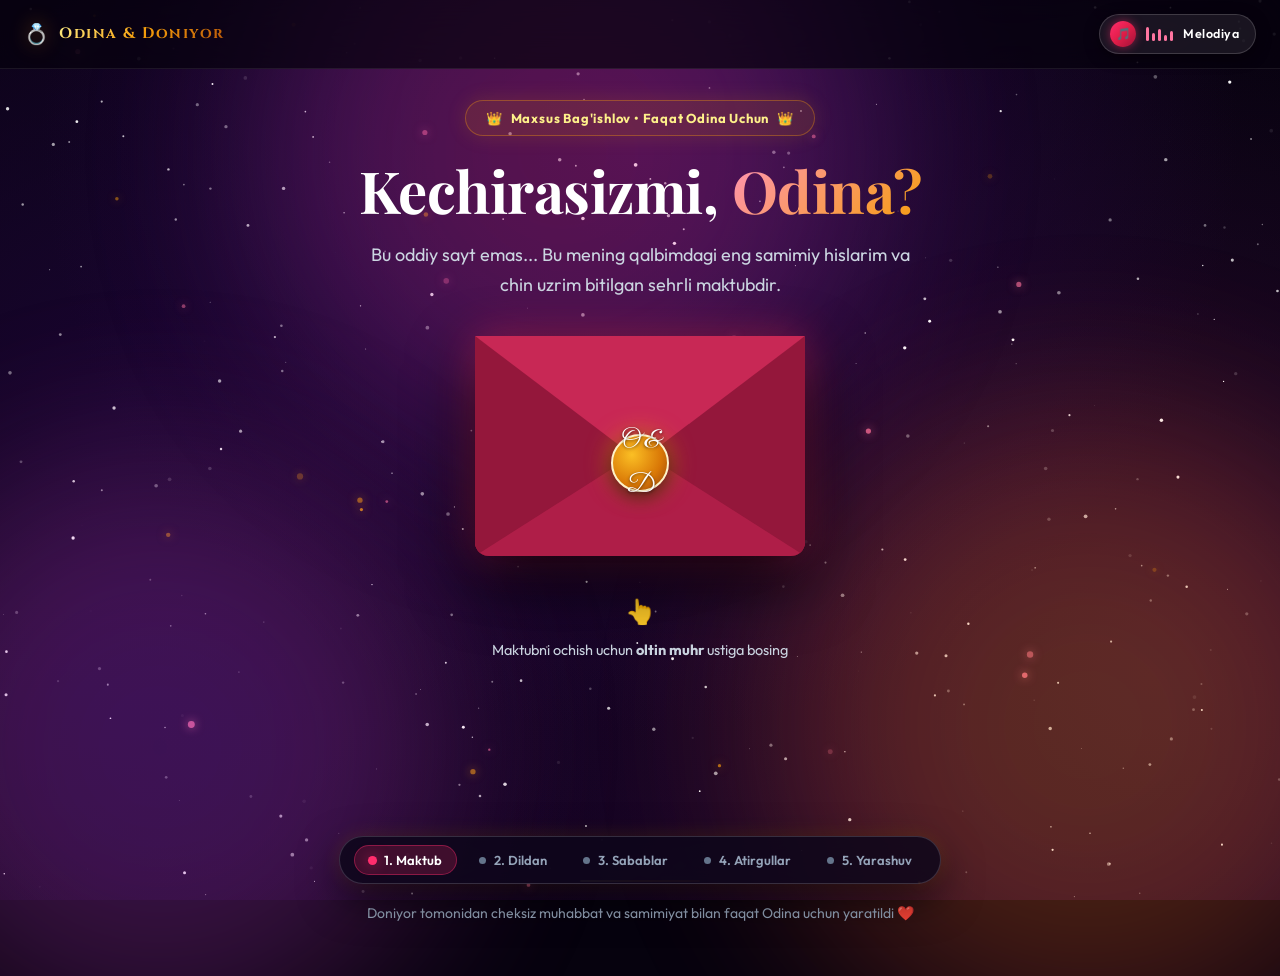
==== commit 8c390d73: "feat: Next-Gen Cinematic Chapter-based Romantic Story for Doniyor & Odina with interactive HUD, Web " ====
--- a/doniyor-odina/index.html
+++ b/doniyor-odina/index.html
@@ -3,351 +3,455 @@
 <head>
   <meta charset="UTF-8">
   <meta name="viewport" content="width=device-width, initial-scale=1.0, maximum-scale=5.0, viewport-fit=cover">
-  <meta name="theme-color" content="#0a0614">
+  <meta name="theme-color" content="#06020e">
   <meta name="apple-mobile-web-app-capable" content="yes">
   <meta name="apple-mobile-web-app-status-bar-style" content="black-translucent">
-  <title>Odina uchun maxsus... 💌 | Doniyor</title>
+  <title>Odina uchun Maxsus... 🌹 | Doniyor</title>
   
   <!-- Favicon -->
-  <link rel="icon" href="data:image/svg+xml,<svg xmlns=%22http://www.w3.org/2000/svg%22 viewBox=%220 0 100 100%22><text y=%22.9em%22 font-size=%2290%22>🌹</text></svg>">
-
-  <!-- Premium Typography -->
+  <link rel="icon" href="data:image/svg+xml,<svg xmlns=%22http://www.w3.org/2000/svg%22 viewBox=%220 0 100 100%22><text y=%22.9em%22 font-size=%2290%22>💖</text></svg>">
+
+  <!-- World-Class Typography -->
   <link rel="preconnect" href="https://fonts.googleapis.com">
   <link rel="preconnect" href="https://fonts.gstatic.com" crossorigin>
-  <link href="https://fonts.googleapis.com/css2?family=Cormorant+Garamond:ital,wght@0,500;0,600;0,700;1,400;1,600&family=Dancing+Script:wght@600;700&family=Great+Vibes&family=Plus+Jakarta+Sans:wght@300;400;500;600;700&family=Playfair+Display:ital,wght@0,500;0,600;0,700;0,800;1,400;1,600&display=swap" rel="stylesheet">
+  <link href="https://fonts.googleapis.com/css2?family=Cinzel:wght@500;600;700;800;900&family=Dancing+Script:wght@600;700&family=Great+Vibes&family=Outfit:wght@300;400;500;600;700;800&family=Playfair+Display:ital,wght@0,500;0,600;0,700;1,400;1,600&display=swap" rel="stylesheet">
 
   <link rel="stylesheet" href="style.css">
 </head>
 <body>
 
-  <!-- Background Canvas for Stars, Fireflies & Ambient Glow -->
-  <canvas id="ambientCanvas"></canvas>
-  <div id="heartsContainer" aria-hidden="true"></div>
-
-  <!-- Background Aurora Glow Orbs -->
-  <div class="aurora-orb aurora-1" aria-hidden="true"></div>
-  <div class="aurora-orb aurora-2" aria-hidden="true"></div>
-  <div class="aurora-orb aurora-3" aria-hidden="true"></div>
-
-  <!-- Luxury Floating Music Controller -->
-  <div class="music-pill" id="musicToggle" role="button" tabindex="0" title="Musiqani yoqish / o'chirish">
-    <div class="music-disc">
-      <span class="disc-note">🎵</span>
+  <!-- Ambient Cinematic Background Canvas (Stars, Nebula & Dust) -->
+  <canvas id="cinemaCanvas"></canvas>
+  <div id="particleField" aria-hidden="true"></div>
+
+  <!-- Cosmic Gradient Light Glows -->
+  <div class="cosmic-glow glow-top" aria-hidden="true"></div>
+  <div class="cosmic-glow glow-middle" aria-hidden="true"></div>
+  <div class="cosmic-glow glow-bottom" aria-hidden="true"></div>
+
+  <!-- Top Floating Header Bar -->
+  <header class="top-nav-bar">
+    <div class="brand-monogram">
+      <span class="monogram-icon">💍</span>
+      <span class="monogram-text">Odina &amp; Doniyor</span>
     </div>
-    <div class="music-waves">
-      <span></span><span></span><span></span><span></span>
+
+    <!-- Music Player Controller -->
+    <div class="music-controller" id="musicToggle" role="button" tabindex="0" title="Musiqani yoqish / o'chirish">
+      <div class="music-icon-box">
+        <span class="music-note-icon">🎵</span>
+      </div>
+      <div class="sound-wave">
+        <span></span><span></span><span></span><span></span><span></span>
+      </div>
+      <span class="music-status-txt">Melodiya</span>
     </div>
-    <span class="music-label">Melodiya: Romantik Pianino</span>
-  </div>
-
-  <main class="main-wrapper">
-
-    <!-- STEP 1: LUXURY 3D WAX-SEALED ENVELOPE -->
-    <section class="envelope-hero" id="envelopeSection">
-      <div class="gold-badge">
-        <span class="badge-sparkle">✨</span> Maxsus Maktub Faqat Odina Uchun <span class="badge-sparkle">✨</span>
-      </div>
-
-      <h1 class="hero-title">Kechirasizmi, Odina?</h1>
-      <p class="hero-subtitle">Ushbu maktub ichida yuragimning eng tubidagi samimiy so'zlar bitilgan...</p>
-
-      <div class="envelope-wrapper">
-        <div class="envelope-3d" id="envelope" role="button" tabindex="0" aria-label="Maktubni ochish">
-          <!-- Envelope Back Body -->
-          <div class="env-back"></div>
-          
-          <!-- Inner Parchment Letter -->
-          <div class="env-letter" id="envLetterPreview">
-            <div class="letter-seal-watermark">O &amp; D</div>
-            <div class="letter-gold-line"></div>
-            <div class="letter-gold-line short"></div>
-            <div class="letter-gold-line shorter"></div>
-            <div class="letter-mini-heart">❤️</div>
-          </div>
-
-          <!-- Envelope Pocket Front -->
-          <div class="env-pocket"></div>
-
-          <!-- Envelope Flap (3D folding lid) -->
-          <div class="env-flap" id="envelopeFlap"></div>
-
-          <!-- Royal Gold Wax Seal -->
-          <div class="wax-seal" id="waxSeal">
-            <div class="seal-glow"></div>
-            <div class="seal-core">
-              <span class="seal-monogram">O &amp; D</span>
-            </div>
-            <div class="seal-shine"></div>
-          </div>
-        </div>
-      </div>
-
-      <div class="open-cue" id="openCue">
-        <span class="finger-tap">👆</span> Maktubni ochish uchun <strong>oltin muhr</strong> ustiga bosing
+  </header>
+
+  <!-- Interactive Story Timeline HUD (Floating Navigation on Desktop & Mobile) -->
+  <nav class="story-hud" id="storyHud">
+    <button class="hud-item active" data-target="chapter1" title="1-Qism: Sirli Maktub">
+      <span class="hud-dot"></span>
+      <span class="hud-name">1. Maktub</span>
+    </button>
+    <button class="hud-item" data-target="chapter2" title="2-Qism: Dildan So'zlar">
+      <span class="hud-dot"></span>
+      <span class="hud-name">2. Dildan</span>
+    </button>
+    <button class="hud-item" data-target="chapter3" title="3-Qism: 5 Oltin Sabab">
+      <span class="hud-dot"></span>
+      <span class="hud-name">3. Sabablar</span>
+    </button>
+    <button class="hud-item" data-target="chapter4" title="4-Qism: 101 Atirgul">
+      <span class="hud-dot"></span>
+      <span class="hud-name">4. Atirgullar</span>
+    </button>
+    <button class="hud-item" data-target="chapter5" title="5-Qism: Kechirish">
+      <span class="hud-dot"></span>
+      <span class="hud-name">5. Yarashuv</span>
+    </button>
+  </nav>
+
+  <!-- MAIN STORY CONTAINER -->
+  <main class="story-container">
+
+    <!-- ==========================================
+         CHAPTER 1: THE ROYAL WAX-SEALED ENVELOPE
+         ========================================== -->
+    <section class="story-chapter active" id="chapter1">
+      <div class="chapter-content">
+        
+        <div class="royal-tag">
+          <span class="star-icon">👑</span>
+          <span>Maxsus Bag'ishlov • Faqat Odina Uchun</span>
+          <span class="star-icon">👑</span>
+        </div>
+
+        <h1 class="grand-title">
+          Kechirasizmi, <span class="gradient-text">Odina?</span>
+        </h1>
+
+        <p class="grand-subtitle">
+          Bu oddiy sayt emas... Bu mening qalbimdagi eng samimiy hislarim va chin uzrim bitilgan sehrli maktubdir.
+        </p>
+
+        <!-- 3D Luxury Envelope Stage -->
+        <div class="envelope-scene">
+          <div class="envelope-3d" id="envelope3d" role="button" tabindex="0" aria-label="Maktubni ochish">
+            <!-- Back plate -->
+            <div class="env-base"></div>
+
+            <!-- Inner Pergament Letter -->
+            <div class="env-inner-sheet" id="envSheet">
+              <div class="sheet-watermark">O &amp; D</div>
+              <div class="sheet-line line-1"></div>
+              <div class="sheet-line line-2"></div>
+              <div class="sheet-line line-3"></div>
+              <div class="sheet-heart">💖</div>
+            </div>
+
+            <!-- Front Pockets -->
+            <div class="env-front-pocket"></div>
+
+            <!-- Folding Flap -->
+            <div class="env-folding-flap" id="envFlap"></div>
+
+            <!-- Gold Wax Seal Monogram -->
+            <div class="royal-seal" id="waxSeal">
+              <div class="seal-ring"></div>
+              <div class="seal-core-text">
+                <span>O &amp; D</span>
+              </div>
+              <div class="seal-glimmer"></div>
+            </div>
+          </div>
+        </div>
+
+        <div class="envelope-prompt" id="envelopePrompt">
+          <div class="prompt-hand">👆</div>
+          <p>Maktubni ochish uchun <strong>oltin muhr</strong> ustiga bosing</p>
+        </div>
+
       </div>
     </section>
 
-    <!-- STEP 2: REVEALED CONTENT (Appears after envelope opens) -->
-    <div class="revealed-container" id="revealedContent">
-
-      <!-- 1. ROYAL LOVE LETTER -->
-      <section class="letter-section" id="letterSection">
-        <div class="luxury-letter-card">
-          <!-- Gold Corner Ornaments -->
-          <div class="gold-corner top-left">⚜️</div>
-          <div class="gold-corner top-right">⚜️</div>
-          <div class="gold-corner bottom-left">⚜️</div>
-          <div class="gold-corner bottom-right">⚜️</div>
-
-          <header class="letter-top">
-            <div class="letter-greeting">
-              <span class="greeting-script">Mehribonim, Odina...</span>
-            </div>
-            <div class="letter-date-pill" id="currentDate"></div>
-          </header>
-
-          <article class="letter-content">
-            <p class="letter-p dropcap-p">
-              <span class="dropcap">B</span>ilaman, oramizda kichik tushunmovchilik bo'lib o'tdi va mening ba'zi noo'rin gaplarim yoki e'tiborsizligim sababli seni ranjitib qo'ydim. Lekin ishon, dunyoda men eng oxirgi istaydigan narsa — bu sening chiroyli ko'zlaringda xafagarchilik ko'rishdir...
+    <!-- ==========================================
+         CHAPTER 2: DONIYOR'S ROYAL CONFESSION
+         ========================================== -->
+    <section class="story-chapter" id="chapter2">
+      <div class="chapter-content">
+
+        <div class="glass-pergament">
+          <!-- Ornate Gold Borders -->
+          <div class="ornament top-l">⚜️</div>
+          <div class="ornament top-r">⚜️</div>
+          <div class="ornament bot-l">⚜️</div>
+          <div class="ornament bot-r">⚜️</div>
+
+          <div class="pergament-header">
+            <div class="pergament-title-wrap">
+              <span class="pergament-badge">✨ 1-BOSQICH: DILDAN IZHOR ✨</span>
+              <h2 class="pergament-greeting">Mehribonim, Odina...</h2>
+            </div>
+            <div class="live-date-tag" id="currentDate"></div>
+          </div>
+
+          <div class="pergament-body">
+            <p class="lead-paragraph">
+              <span class="royal-dropcap">B</span>ilaman, oramizda kichik tushunmovchilik sodir bo'ldi va mening ba'zi o'ylamay aytgan so'zlarim yoki xatolarim sababli sizni ranjitib qo'ydim. Ammo ishon, bu dunyoda seni xafa qilish men eng oxirgi xohlagan narsadir...
             </p>
 
-            <p class="letter-p">
-              Inson o'zi uchun eng qadrli, eng nozik va eng yaqin insoni bilan arazlashib qolganda, hayot naqadar rangsiz va ma'nosiz bo'lib qolishini har soniya his qilyapman. Sen mening hayotimdagi eng iliq nur, eng beg'ubor tabassum va eng go'zal mo'jizamsan.
+            <p class="body-paragraph">
+              Inson o'ziga eng qadrli, eng nozik va eng beg'ubor inson bilan arazlashganda yuragi qanchalar bo'shab qolishini har daqiqa his qilyapman. Sen mening hayotimdagi eng yorqin quyosh, eng go'zal tabassum va eng qadrli mo'jizamsan.
             </p>
 
-            <blockquote class="letter-quote">
-              <div class="quote-symbol">❝</div>
-              <p>"Kichik arazlar o'tib ketadi, ammo qalbimdagi senga bo'lgan samimiy muhabbatim va hurmatim har qanday xafagarchilikdan ming chandon ustundir..."</p>
-              <div class="quote-symbol right">❞</div>
-            </blockquote>
-
-            <p class="letter-p">
-              Seni chin dildan juda yaxshi ko'raman. Seni ranjitgan har bir daqiqam uchun ming bor <strong>chin yurakdan uzr so'rayman</strong>. Kel, o'rtamizdagi barcha ginani shu yerda unutaylik va birgalikda yana quvnoq kunlarimizga qaytaylik, maylimi? ❤️
+            <div class="golden-quote-box">
+              <div class="quote-mark">❝</div>
+              <p class="quote-text">
+                "Kichik arazlar vaqt o'tib ketadi, ammo qalbimdagi senga bo'lgan cheksiz samimiy mehrim har qanday xafagarchilikdan ming chandon kuchliroqdir..."
+              </p>
+              <div class="quote-mark right">❞</div>
+            </div>
+
+            <p class="body-paragraph">
+              Seni chin yurakdan yaxshi ko'raman va ranjitgan har bir lahzam uchun ming bor <strong>chin dildan uzr so'rayman</strong>. Kel, o'rtamizdagi barcha ginani shu yerda unutaylik va yana quvonch bilan birga bo'laylik, maylimi? ❤️
             </p>
-          </article>
-
-          <footer class="letter-sign-block">
-            <span class="sign-label">Seni cheksiz qadrlaydigan:</span>
-            <span class="sign-name">Doniyor</span>
-            <div class="sign-heart-stamp">💌</div>
-          </footer>
-        </div>
-      </section>
-
-      <!-- 2. REASONS WHY SECTION (3D LUXURY FLIP CARDS) -->
-      <section class="reasons-section">
-        <div class="section-heading">
-          <span class="section-tag">✨ Qalbimdagi Haqiqatlar ✨</span>
-          <h2 class="section-title">Nega aynan sen, Odina?</h2>
-          <p class="section-desc">Har bir kartochkani bosing va nima uchun sen yagonam ekaningni bilib oling:</p>
-        </div>
-
-        <div class="reasons-grid">
+          </div>
+
+          <div class="pergament-signature">
+            <div class="sign-meta">
+              <span class="sign-label">Seni cheksiz qadrlaydigan:</span>
+              <span class="sign-handwriting">Doniyor</span>
+            </div>
+            <div class="sign-seal-stamp">💌</div>
+          </div>
+
+          <div class="pergament-actions">
+            <button class="next-chapter-btn" data-goto="chapter3">
+              <span>Nega aynan sen? (3-Qism)</span>
+              <span class="btn-arrow">➡️</span>
+            </button>
+          </div>
+        </div>
+
+      </div>
+    </section>
+
+    <!-- ==========================================
+         CHAPTER 3: 5 GOLDEN REASONS (HOLOGRAPHIC CARDS)
+         ========================================== -->
+    <section class="story-chapter" id="chapter3">
+      <div class="chapter-content">
+
+        <div class="section-top-header">
+          <span class="sub-badge">💎 2-BOSQICH: QALBIM HAQIQATLARI 💎</span>
+          <h2 class="section-main-heading">Nega aynan sen, Odina?</h2>
+          <p class="section-subtext">Har bir kartochkani bosing va nima uchun sen mening yagona tanlovim ekaningni o'qing:</p>
+        </div>
+
+        <div class="cards-grid">
           
           <!-- Card 1 -->
-          <div class="reason-card" role="button" tabindex="0" data-card="1">
-            <div class="card-flipper">
-              <div class="card-face card-front">
-                <div class="card-num">01</div>
-                <div class="card-icon-wrap">✨</div>
-                <h3 class="card-title">Beg'ubor Tabassuming</h3>
-                <span class="card-tap-hint">Ko'rish uchun bosing 👆</span>
-              </div>
-              <div class="card-face card-back">
-                <div class="card-back-icon">🌟</div>
-                <p>Sen jilmayganingda dunyodagi butun tashvishlarim bir zumda yo'qolgandek bo'ladi. Sening tabassuming — qalbimning eng sokin kuyidir.</p>
-                <span class="card-flip-back-hint">Qaytish 🔄</span>
+          <div class="crystal-card" role="button" tabindex="0" data-index="1">
+            <div class="crystal-card-inner">
+              <div class="card-side card-front">
+                <div class="card-badge">01</div>
+                <div class="card-emoji-icon">✨</div>
+                <h3 class="card-heading">Beg'ubor Kulging</h3>
+                <span class="card-action-text">Ochish uchun bosing 👆</span>
+              </div>
+              <div class="card-side card-back">
+                <div class="back-star-icon">🌟</div>
+                <p>Sen jilmayganingda dunyodagi butun tashvishlarim bir soniyada yo'qolgandek bo'ladi. Sening tabassuming — qalbimning eng sokin kuyi.</p>
+                <span class="card-return-text">Orqaga qaytarish 🔄</span>
               </div>
             </div>
           </div>
 
           <!-- Card 2 -->
-          <div class="reason-card" role="button" tabindex="0" data-card="2">
-            <div class="card-flipper">
-              <div class="card-face card-front">
-                <div class="card-num">02</div>
-                <div class="card-icon-wrap">🌸</div>
-                <h3 class="card-title">Samimiy Qalbing</h3>
-                <span class="card-tap-hint">Ko'rish uchun bosing 👆</span>
-              </div>
-              <div class="card-face card-back">
-                <div class="card-back-icon">💖</div>
+          <div class="crystal-card" role="button" tabindex="0" data-index="2">
+            <div class="crystal-card-inner">
+              <div class="card-side card-front">
+                <div class="card-badge">02</div>
+                <div class="card-emoji-icon">🌸</div>
+                <h3 class="card-heading">Samimiy Qalbing</h3>
+                <span class="card-action-text">Ochish uchun bosing 👆</span>
+              </div>
+              <div class="card-side card-back">
+                <div class="back-star-icon">💖</div>
                 <p>Sening mehring, soxtaliksiz tabiating va nozik qalbing har qanday insonni maftun etadi. Sen bu dunyoning eng yaxshi insonisan.</p>
-                <span class="card-flip-back-hint">Qaytish 🔄</span>
+                <span class="card-return-text">Orqaga qaytarish 🔄</span>
               </div>
             </div>
           </div>
 
           <!-- Card 3 -->
-          <div class="reason-card" role="button" tabindex="0" data-card="3">
-            <div class="card-flipper">
-              <div class="card-face card-front">
-                <div class="card-num">03</div>
-                <div class="card-icon-wrap">⏳</div>
-                <h3 class="card-title">Har Bir Daqiqa</h3>
-                <span class="card-tap-hint">Ko'rish uchun bosing 👆</span>
-              </div>
-              <div class="card-face card-back">
-                <div class="card-back-icon">💫</div>
+          <div class="crystal-card" role="button" tabindex="0" data-index="3">
+            <div class="crystal-card-inner">
+              <div class="card-side card-front">
+                <div class="card-badge">03</div>
+                <div class="card-emoji-icon">⏳</div>
+                <h3 class="card-heading">Har Bir Daqiqa</h3>
+                <span class="card-action-text">Ochish uchun bosing 👆</span>
+              </div>
+              <div class="card-side card-back">
+                <div class="back-star-icon">💫</div>
                 <p>Sen bilan o'tgan oddiygina suhbat ham umrimning eng yorqin, eng qadrli xotirasiga aylanadi. Sen borsanki, hayotim go'zal.</p>
-                <span class="card-flip-back-hint">Qaytish 🔄</span>
+                <span class="card-return-text">Orqaga qaytarish 🔄</span>
               </div>
             </div>
           </div>
 
           <!-- Card 4 -->
-          <div class="reason-card" role="button" tabindex="0" data-card="4">
-            <div class="card-flipper">
-              <div class="card-face card-front">
-                <div class="card-num">04</div>
-                <div class="card-icon-wrap">👑</div>
-                <h3 class="card-title">Yagona Tanlovim</h3>
-                <span class="card-tap-hint">Ko'rish uchun bosing 👆</span>
-              </div>
-              <div class="card-face card-back">
-                <div class="card-back-icon">🌹</div>
+          <div class="crystal-card" role="button" tabindex="0" data-index="4">
+            <div class="crystal-card-inner">
+              <div class="card-side card-front">
+                <div class="card-badge">04</div>
+                <div class="card-emoji-icon">👑</div>
+                <h3 class="card-heading">Yagona Tanlovim</h3>
+                <span class="card-action-text">Ochish uchun bosing 👆</span>
+              </div>
+              <div class="card-side card-back">
+                <div class="back-star-icon">🌹</div>
                 <p>Minglab insonlar orasida qalbim faqat seni tanlagan. Sening o'rningni bu dunyoda hech kim va hech narsa bosa olmaydi.</p>
-                <span class="card-flip-back-hint">Qaytish 🔄</span>
+                <span class="card-return-text">Orqaga qaytarish 🔄</span>
               </div>
             </div>
           </div>
 
           <!-- Card 5 -->
-          <div class="reason-card" role="button" tabindex="0" data-card="5">
-            <div class="card-flipper">
-              <div class="card-face card-front">
-                <div class="card-num">05</div>
-                <div class="card-icon-wrap">🌟</div>
-                <h3 class="card-title">Go'zal Kelajagimiz</h3>
-                <span class="card-tap-hint">Ko'rish uchun bosing 👆</span>
-              </div>
-              <div class="card-face card-back">
-                <div class="card-back-icon">💍</div>
+          <div class="crystal-card" role="button" tabindex="0" data-index="5">
+            <div class="crystal-card-inner">
+              <div class="card-side card-front">
+                <div class="card-badge">05</div>
+                <div class="card-emoji-icon">🌟</div>
+                <h3 class="card-heading">Go'zal Kelajagimiz</h3>
+                <span class="card-action-text">Ochish uchun bosing 👆</span>
+              </div>
+              <div class="card-side card-back">
+                <div class="back-star-icon">💍</div>
                 <p>Oldimizda hali birgalikda erishadigan yuksak orzularimiz, birga quvonadigan baxtli onlari bor. Sen bilan har bir qadam baxt!</p>
-                <span class="card-flip-back-hint">Qaytish 🔄</span>
-              </div>
-            </div>
-          </div>
-
-        </div>
-      </section>
-
-      <!-- 3. VIRTUAL 101 ROSE GARDEN -->
-      <section class="garden-section">
-        <div class="garden-glass-card">
-          <div class="section-heading">
-            <span class="section-tag">🌹 Sevgi Bog'i 🌹</span>
-            <h2 class="section-title">Odina uchun 101 Atirgul</h2>
-            <p class="section-desc">Tugmani bosing va sizga atalgan go'zal atirgullarni birma-bir oching:</p>
-          </div>
-
-          <div class="garden-status">
-            <div class="garden-counter-box">
-              <span class="counter-label">Odinaga ekilgan atirgullar:</span>
-              <div class="counter-digits">
-                <span class="current-roses" id="roseCount">0</span>
-                <span class="total-roses">/ 101 ta 🌹</span>
-              </div>
-            </div>
-            
-            <div class="progress-bar-container">
-              <div class="progress-fill" id="roseProgress"></div>
-              <div class="progress-sparkle" id="progressSparkle"></div>
-            </div>
-          </div>
-
-          <!-- Interactive Meadow Stage -->
-          <div class="garden-stage" id="gardenStage">
-            <div class="empty-stage-cue" id="emptyStageCue">
-              <span class="cue-flower">🌱</span>
-              <p>Atirgul qo'shish tugmasini bosing...</p>
-            </div>
-          </div>
-
-          <!-- Garden Action Controls -->
-          <div class="garden-controls">
-            <button class="garden-btn plant-btn" id="plantRoseBtn">
-              🌹 Atirgul Qo'shish (+1)
-            </button>
-            <button class="garden-btn-secondary auto-plant-btn" id="autoPlantBtn">
-              ✨ Barcha 101 Atirgulni Ochish
-            </button>
-          </div>
-        </div>
-      </section>
-
-      <!-- 4. PLAYFUL FORGIVENESS GAME ARENA -->
-      <section class="game-section" id="forgivenessSection">
-        <div class="game-glass-card">
-          <div class="game-top-badge">🥺 Eng Muhim Savol 🥺</div>
-          <h2 class="game-main-title">Doniyorni kechirasizmi? 🥰</h2>
-          <p class="game-subtext">Rostini ayting, arazlab o'tirishni bas qilib yarashamizmi?</p>
-
-          <div class="game-arena" id="buttonsArena">
-            <button class="arena-btn yes-choice-btn" id="yesBtn">
-              <span class="btn-heart-pulse">💚</span> Ha, kechirdim ❤️
-            </button>
-            <button class="arena-btn no-choice-btn" id="noBtn">
-              💔 Yo'q 😤
-            </button>
-          </div>
-
-          <div class="game-commentary" id="attemptsComment"></div>
-        </div>
-      </section>
-
+                <span class="card-return-text">Orqaga qaytarish 🔄</span>
+              </div>
+            </div>
+          </div>
+
+        </div>
+
+        <div class="chapter-footer-action">
+          <button class="next-chapter-btn" data-goto="chapter4">
+            <span>101 Atirgul Bog'iga O'tish (4-Qism)</span>
+            <span class="btn-arrow">🌹</span>
+          </button>
+        </div>
+
+      </div>
+    </section>
+
+    <!-- ==========================================
+         CHAPTER 4: 101 MAGIC ROSES MEADOW
+         ========================================== -->
+    <section class="story-chapter" id="chapter4">
+      <div class="chapter-content">
+
+        <div class="rose-sanctuary">
+          <div class="section-top-header">
+            <span class="sub-badge">🌹 3-BOSQICH: SEVGI BOG'I 🌹</span>
+            <h2 class="section-main-heading">Odina uchun 101 Atirgul</h2>
+            <p class="section-subtext">Bog'ga bosing va siz uchun atalgan sehrli gullarni birma-bir oching:</p>
+          </div>
+
+          <!-- Rose Meter Status -->
+          <div class="rose-meter">
+            <div class="meter-info">
+              <span class="meter-title">Odinaga ekilgan atirgullar:</span>
+              <div class="meter-score">
+                <span class="score-current" id="roseCount">0</span>
+                <span class="score-target">/ 101 ta 🌹</span>
+              </div>
+            </div>
+
+            <div class="gold-progress-track">
+              <div class="gold-progress-fill" id="roseProgress"></div>
+              <div class="gold-progress-glint"></div>
+            </div>
+          </div>
+
+          <!-- Meadow Stage with Physics -->
+          <div class="meadow-stage" id="gardenStage">
+            <div class="meadow-empty-prompt" id="gardenPrompt">
+              <span class="sprout-icon">🌱</span>
+              <p>Pastdagi tugmani bosing yoki to'g'ridan-to'g'ri maydonga teging...</p>
+            </div>
+          </div>
+
+          <!-- Meadow Buttons -->
+          <div class="meadow-actions">
+            <button class="primary-rose-btn" id="plantRoseBtn">
+              <span class="btn-rose-icon">🌹</span>
+              <span>Atirgul Qo'shish (+1)</span>
+            </button>
+            <button class="secondary-auto-btn" id="autoPlantBtn">
+              <span>✨ Barcha 101 Atirgulni Ochish</span>
+            </button>
+          </div>
+
+          <div class="chapter-footer-action">
+            <button class="next-chapter-btn" data-goto="chapter5">
+              <span>Eng Muhim Savol (5-Qism)</span>
+              <span class="btn-arrow">💖</span>
+            </button>
+          </div>
+        </div>
+
+      </div>
+    </section>
+
+    <!-- ==========================================
+         CHAPTER 5: FORGIVENESS ARENA
+         ========================================== -->
+    <section class="story-chapter" id="chapter5">
+      <div class="chapter-content">
+
+        <div class="game-sanctuary" id="forgivenessSection">
+          <div class="game-badge-royal">🥺 HAL QILUVCHI BOSQICH 🥺</div>
+          
+          <h2 class="game-headline">Doniyorni kechirasizmi? 🥰</h2>
+          
+          <p class="game-description">
+            Rostini ayting, arazlashib o'tirishni to'xtatib yana yarashamizmi?
+          </p>
+
+          <!-- The Dodging Arena -->
+          <div class="arena-stage" id="buttonsArena">
+            <button class="choice-button yes-button" id="yesBtn">
+              <span class="yes-heart-pulse">💚</span>
+              <span>Ha, kechirdim ❤️</span>
+            </button>
+
+            <button class="choice-button no-button" id="noBtn">
+              <span>💔 Yo'q 😤</span>
+            </button>
+          </div>
+
+          <div class="arena-dialogue" id="attemptsComment"></div>
+        </div>
+
+      </div>
+    </section>
+
+  </main>
+
+  <!-- ==========================================
+       VICTORY CELEBRATION MODAL (ROYAL DECREE)
+       ========================================== -->
+  <div class="victory-modal-root" id="victoryModal" role="dialog" aria-modal="true" aria-hidden="true">
+    <div class="modal-glass-backdrop"></div>
+    
+    <div class="royal-decree-card">
+      <div class="decree-crown">👑</div>
+      <div class="decree-badge">🎉 YURAKLARIMIZ BIRGA! 💖</div>
+      
+      <h2 class="decree-title">Rahmat, Mehribonim Odina! 🥰</h2>
+      
+      <div class="decree-body">
+        <p class="decree-text">
+          Bilar edim qalbingiz naqadar mehribon va pok ekanini! <br>
+          Hozir yuzingizda yoqimli tabassum paydo bo'ldi, shunday emasmi? <br>
+          Doniyor sizni juda-juda yaxshi ko'radi va bundan keyin faqat xursand qilishga so'z beradi! 🌹
+        </p>
+
+        <div class="decree-promise-box">
+          <span class="promise-ring">💍</span>
+          <div class="promise-content">
+            <strong>Kichik Va'da:</strong> Endi har qanday holatda ham sizni avaylayman va har doim birinchi bo'lib ko'nglingizni olaman! 😉✨
+          </div>
+        </div>
+      </div>
+
+      <div class="decree-footer">
+        <!-- Direct Instagram DM button with copy -->
+        <button class="instagram-launch-btn" id="instagramSendBtn">
+          <svg class="ig-svg-icon" viewBox="0 0 24 24" width="22" height="22" fill="currentColor">
+            <path d="M12 2.163c3.204 0 3.584.012 4.85.07 3.252.148 4.771 1.691 4.919 4.919.058 1.265.069 1.645.069 4.849 0 3.205-.012 3.584-.069 4.849-.149 3.225-1.664 4.771-4.919 4.919-1.266.058-1.644.07-4.85.07-3.204 0-3.584-.012-4.849-.07-3.26-.149-4.771-1.699-4.919-4.92-.058-1.265-.07-1.644-.07-4.849 0-3.204.013-3.583.07-4.849.149-3.227 1.664-4.771 4.919-4.919 1.266-.057 1.645-.069 4.849-.069zm0-2.163c-3.259 0-3.667.014-4.947.072-4.358.2-6.78 2.618-6.98 6.98-.059 1.281-.073 1.689-.073 4.948 0 3.259.014 3.668.072 4.948.2 4.358 2.618 6.78 6.98 6.98 1.281.058 1.689.072 4.948.072 3.259 0 3.668-.014 4.948-.072 4.354-.2 6.782-2.618 6.979-6.98.059-1.28.073-1.689.073-4.948 0-3.259-.014-3.667-.072-4.947-.196-4.354-2.617-6.78-6.979-6.98-1.281-.059-1.69-.073-4.949-.073zm0 5.838c-3.403 0-6.162 2.759-6.162 6.162s2.759 6.163 6.162 6.163 6.162-2.759 6.162-6.163c0-3.403-2.759-6.162-6.162-6.162zm0 10.162c-2.209 0-4-1.79-4-4 0-2.209 1.791-4 4-4s4 1.791 4 4c0 2.21-1.791 4-4 4zm6.406-11.845c-.796 0-1.441.645-1.441 1.44s.645 1.44 1.441 1.44c.795 0 1.439-.645 1.439-1.44s-.644-1.44-1.439-1.44z"/>
+          </svg>
+          <span>Doniyorga xabar jo'natish (Instagram)</span>
+        </button>
+        
+        <div class="ig-copy-feedback" id="igCopyToast">
+          <span class="check-sign">✅</span> <em>"Doniyor, saytingni ko'rdim va seni kechirdim ❤️🥰"</em> nusxalandi! Instagram ochilmoqda...
+        </div>
+
+        <button class="return-home-btn" id="closeVictoryBtn">
+          Sahifaga qaytish 💕
+        </button>
+      </div>
     </div>
-
-    <!-- STEP 3: VICTORY CELEBRATION MODAL -->
-    <div class="victory-modal" id="victoryModal" role="dialog" aria-modal="true" aria-hidden="true">
-      <div class="modal-backdrop"></div>
-      
-      <div class="modal-card">
-        <div class="modal-gold-crown">👑</div>
-        <div class="modal-badge">🎉 YURAGIM TO'LDI! 💖</div>
-        
-        <h2 class="modal-title">Rahmat, Mehribonim Odina! 🥰</h2>
-        
-        <div class="modal-body">
-          <p class="modal-desc">
-            Bilar edim qalbingiz naqadar nozik va kechiruvchan ekanini! <br>
-            Yuzingizda yoqimli tabassum paydo bo'ldi, shunday emasmi? <br>
-            Doniyor seni juda-juda yaxshi ko'radi va bundan keyin faqat quvontirishga so'z beradi! 🌹
-          </p>
-
-          <div class="sweet-promise-card">
-            <div class="promise-icon">💍</div>
-            <div class="promise-text">
-              <strong>Kichik va'da:</strong> Endi har safar kichik tushunmovchilik bo'lmasligi uchun avval sizga bir dasta atirgul va shirinlik olib kelaman! 😉✨
-            </div>
-          </div>
-        </div>
-
-        <div class="modal-footer">
-          <!-- Instagram Direct Button -->
-          <button class="instagram-btn" id="instagramSendBtn">
-            <svg class="ig-svg" viewBox="0 0 24 24" width="22" height="22" fill="currentColor">
-              <path d="M12 2.163c3.204 0 3.584.012 4.85.07 3.252.148 4.771 1.691 4.919 4.919.058 1.265.069 1.645.069 4.849 0 3.205-.012 3.584-.069 4.849-.149 3.225-1.664 4.771-4.919 4.919-1.266.058-1.644.07-4.85.07-3.204 0-3.584-.012-4.849-.07-3.26-.149-4.771-1.699-4.919-4.92-.058-1.265-.07-1.644-.07-4.849 0-3.204.013-3.583.07-4.849.149-3.227 1.664-4.771 4.919-4.919 1.266-.057 1.645-.069 4.849-.069zm0-2.163c-3.259 0-3.667.014-4.947.072-4.358.2-6.78 2.618-6.98 6.98-.059 1.281-.073 1.689-.073 4.948 0 3.259.014 3.668.072 4.948.2 4.358 2.618 6.78 6.98 6.98 1.281.058 1.689.072 4.948.072 3.259 0 3.668-.014 4.948-.072 4.354-.2 6.782-2.618 6.979-6.98.059-1.28.073-1.689.073-4.948 0-3.259-.014-3.667-.072-4.947-.196-4.354-2.617-6.78-6.979-6.98-1.281-.059-1.69-.073-4.949-.073zm0 5.838c-3.403 0-6.162 2.759-6.162 6.162s2.759 6.163 6.162 6.163 6.162-2.759 6.162-6.163c0-3.403-2.759-6.162-6.162-6.162zm0 10.162c-2.209 0-4-1.79-4-4 0-2.209 1.791-4 4-4s4 1.791 4 4c0 2.21-1.791 4-4 4zm6.406-11.845c-.796 0-1.441.645-1.441 1.44s.645 1.44 1.441 1.44c.795 0 1.439-.645 1.439-1.44s-.644-1.44-1.439-1.44z"/>
-            </svg>
-            <span>Doniyorga xabar jo'natish (Instagram)</span>
-          </button>
-          
-          <div class="ig-toast" id="igCopyToast">
-            <span class="toast-check">✅</span> <em>"Doniyor, saytingni ko'rdim va seni kechirdim ❤️🥰"</em> nusxalandi! Instagram ochilmoqda...
-          </div>
-
-          <button class="modal-return-btn" id="closeVictoryBtn">
-            Sahifaga qaytish 💕
-          </button>
-        </div>
-      </div>
-    </div>
-
-  </main>
-
-  <footer class="luxury-footer">
-    <div class="footer-gold-divider"></div>
-    <p>Doniyor tomonidan cheksiz muhabbat va hurmat bilan faqat Odina uchun maxsus yaratildi ❤️</p>
+  </div>
+
+  <footer class="royal-footer">
+    <div class="footer-gold-bar"></div>
+    <p>Doniyor tomonidan cheksiz muhabbat va samimiyat bilan faqat Odina uchun yaratildi ❤️</p>
   </footer>
 
   <script src="script.js"></script>
--- a/doniyor-odina/style.css
+++ b/doniyor-odina/style.css
@@ -1,42 +1,41 @@
 /* ========================================================
-   DONIYOR & ODINA: ULTRA-PREMIUM ROMANTIC EXPERIENCE
+   DONIYOR & ODINA: CINEMATIC ROMANTIC STORY EXPERIENCE
    ======================================================== */
 
 :root {
-  --bg-deep: #070312;
-  --bg-surface: #0e0720;
-  --bg-card: rgba(255, 255, 255, 0.05);
-  --bg-card-hover: rgba(255, 255, 255, 0.09);
+  --bg-core: #06020e;
+  --bg-deep: #0b0518;
+  --bg-glass: rgba(22, 10, 38, 0.65);
+  --bg-glass-hover: rgba(35, 16, 60, 0.8);
   
   --gold-primary: #f59e0b;
-  --gold-light: #fde68a;
-  --gold-glow: rgba(245, 158, 11, 0.4);
-  --gold-metallic: linear-gradient(135deg, #fef08a 0%, #f59e0b 50%, #b45309 100%);
+  --gold-bright: #fbbf24;
+  --gold-light: #fef08a;
+  --gold-glow: rgba(245, 158, 11, 0.45);
+  --gold-gradient: linear-gradient(135deg, #fef08a 0%, #f59e0b 50%, #b45309 100%);
   
   --rose-primary: #ff2d6d;
   --rose-light: #ff75a0;
-  --rose-glow: rgba(255, 45, 109, 0.45);
+  --rose-glow: rgba(255, 45, 109, 0.5);
   --rose-gradient: linear-gradient(135deg, #ff2d6d 0%, #e11d48 50%, #9f1239 100%);
+
+  --emerald-primary: #10b981;
+  --emerald-glow: rgba(16, 185, 129, 0.55);
   
-  --emerald-primary: #10b981;
-  --emerald-glow: rgba(16, 185, 129, 0.45);
-  
-  --glass-border: rgba(255, 255, 255, 0.12);
-  --glass-border-gold: rgba(245, 158, 11, 0.3);
-  --glass-shadow: 0 25px 60px rgba(0, 0, 0, 0.6);
-  --glass-inner-glow: inset 0 1px 1px rgba(255, 255, 255, 0.15);
-
-  --text-main: #f8fafc;
-  --text-soft: #cbd5e1;
-  --text-muted: #94a3b8;
-  
-  --font-serif: 'Playfair Display', 'Cormorant Garamond', Georgia, serif;
-  --font-sans: 'Plus Jakarta Sans', -apple-system, BlinkMacSystemFont, 'Segoe UI', Roboto, sans-serif;
+  --border-glass: rgba(255, 255, 255, 0.14);
+  --border-gold: rgba(245, 158, 11, 0.35);
+  --shadow-luxury: 0 30px 70px rgba(0, 0, 0, 0.7);
+
+  --font-serif: 'Playfair Display', Georgia, serif;
+  --font-cinzel: 'Cinzel', serif;
+  --font-sans: 'Outfit', -apple-system, BlinkMacSystemFont, sans-serif;
   --font-script: 'Dancing Script', cursive;
   --font-royal: 'Great Vibes', cursive;
 }
 
-/* Base Reset & Smoothness */
+/* ========================================================
+   BASE RESETS & SMOOTH LAYOUT
+   ======================================================== */
 *, *::before, *::after {
   margin: 0;
   padding: 0;
@@ -48,19 +47,19 @@
   scroll-behavior: smooth;
   overflow-x: hidden;
   width: 100%;
-  background-color: var(--bg-deep);
+  background-color: var(--bg-core);
 }
 
 body {
   font-family: var(--font-sans);
-  background: var(--bg-deep);
+  background-color: var(--bg-core);
   background-image: 
-    radial-gradient(circle at 50% 10%, #2a0e44 0%, transparent 60%),
-    radial-gradient(circle at 10% 40%, #17082e 0%, transparent 50%),
-    radial-gradient(circle at 90% 80%, #200a2b 0%, transparent 50%),
-    radial-gradient(circle at 50% 95%, #150624 0%, var(--bg-deep) 100%);
+    radial-gradient(circle at 50% 15%, #25093e 0%, transparent 60%),
+    radial-gradient(circle at 10% 45%, #18052e 0%, transparent 50%),
+    radial-gradient(circle at 90% 75%, #260a2c 0%, transparent 50%),
+    radial-gradient(circle at 50% 95%, #150424 0%, var(--bg-core) 100%);
   background-attachment: fixed;
-  color: var(--text-main);
+  color: #f8fafc;
   min-height: 100vh;
   min-height: 100dvh;
   overflow-x: hidden;
@@ -68,163 +67,184 @@
   position: relative;
   line-height: 1.7;
   -webkit-font-smoothing: antialiased;
-  -moz-osx-font-smoothing: grayscale;
-}
-
-/* Ambient Visual Canvas (Stars, Particles, Stardust) */
-#ambientCanvas {
+}
+
+/* ========================================================
+   AMBIENT BACKGROUND CANVAS & AURORA GLOWS
+   ======================================================== */
+#cinemaCanvas {
+  position: fixed;
+  inset: 0;
+  width: 100%;
+  height: 100%;
+  pointer-events: none;
+  z-index: 0;
+}
+
+#particleField {
+  position: fixed;
+  inset: 0;
+  pointer-events: none;
+  z-index: 1;
+  overflow: hidden;
+}
+
+.cosmic-glow {
+  position: fixed;
+  border-radius: 50%;
+  filter: blur(90px);
+  pointer-events: none;
+  z-index: 0;
+  opacity: 0.28;
+  animation: cosmicDrift 20s ease-in-out infinite alternate;
+}
+
+.glow-top {
+  top: -12vw;
+  left: 20vw;
+  width: 48vw;
+  height: 48vw;
+  background: radial-gradient(circle, #ff2d6d, #7c3aed);
+}
+
+.glow-middle {
+  top: 45vh;
+  right: -10vw;
+  width: 50vw;
+  height: 50vw;
+  background: radial-gradient(circle, #f59e0b, #e11d48);
+  animation-delay: -7s;
+}
+
+.glow-bottom {
+  bottom: -15vh;
+  left: -10vw;
+  width: 45vw;
+  height: 45vw;
+  background: radial-gradient(circle, #9333ea, #ec4899);
+  animation-delay: -14s;
+}
+
+@keyframes cosmicDrift {
+  0% { transform: translateY(0) scale(1) rotate(0deg); }
+  50% { transform: translateY(35px) scale(1.1) rotate(15deg); }
+  100% { transform: translateY(-25px) scale(0.95) rotate(-10deg); }
+}
+
+.floating-sparkle {
+  position: absolute;
+  color: var(--rose-light);
+  user-select: none;
+  animation: sparkleUpward 7.5s linear forwards;
+  opacity: 0.85;
+  filter: drop-shadow(0 0 8px var(--rose-glow));
+}
+
+@keyframes sparkleUpward {
+  0% {
+    transform: translateY(105vh) scale(0.4) rotate(0deg);
+    opacity: 0;
+  }
+  15% { opacity: 0.9; }
+  85% { opacity: 0.85; }
+  100% {
+    transform: translateY(-10vh) scale(1.15) rotate(360deg);
+    opacity: 0;
+  }
+}
+
+/* ========================================================
+   TOP FLOATING NAVIGATION BAR
+   ======================================================== */
+.top-nav-bar {
   position: fixed;
   top: 0;
   left: 0;
   width: 100%;
-  height: 100%;
-  pointer-events: none;
-  z-index: 0;
-}
-
-/* Glowing Ambient Auroras */
-.aurora-orb {
-  position: fixed;
-  border-radius: 50%;
-  filter: blur(80px);
-  pointer-events: none;
-  z-index: 0;
-  opacity: 0.25;
-  animation: auroraFloat 18s ease-in-out infinite alternate;
-}
-
-.aurora-1 {
-  top: -10vw;
-  left: 15vw;
-  width: 45vw;
-  height: 45vw;
-  background: radial-gradient(circle, #ff2d6d, #7c3aed);
-}
-
-.aurora-2 {
-  bottom: 10vh;
-  right: -10vw;
-  width: 50vw;
-  height: 50vw;
-  background: radial-gradient(circle, #f59e0b, #e11d48);
-  animation-delay: -6s;
-}
-
-.aurora-3 {
-  top: 40vh;
-  left: -15vw;
-  width: 40vw;
-  height: 40vw;
-  background: radial-gradient(circle, #9333ea, #ec4899);
-  animation-delay: -12s;
-}
-
-@keyframes auroraFloat {
-  0% { transform: translateY(0) scale(1) rotate(0deg); }
-  50% { transform: translateY(40px) scale(1.1) rotate(20deg); }
-  100% { transform: translateY(-30px) scale(0.95) rotate(-15deg); }
-}
-
-/* Floating Hearts Container */
-#heartsContainer {
-  position: fixed;
-  top: 0;
-  left: 0;
-  width: 100%;
-  height: 100%;
-  pointer-events: none;
-  z-index: 1;
-  overflow: hidden;
-}
-
-.floating-heart {
-  position: absolute;
-  color: var(--rose-light);
-  user-select: none;
-  animation: floatUpward 7s linear forwards;
-  opacity: 0.85;
-  filter: drop-shadow(0 0 8px var(--rose-glow));
-}
-
-@keyframes floatUpward {
-  0% {
-    transform: translateY(105vh) scale(0.5) rotate(0deg);
-    opacity: 0;
-  }
-  15% {
-    opacity: 0.9;
-  }
-  85% {
-    opacity: 0.85;
-  }
-  100% {
-    transform: translateY(-10vh) scale(1.2) rotate(360deg);
-    opacity: 0;
-  }
-}
-
-/* Luxury Music Controller Pill */
-.music-pill {
-  position: fixed;
-  top: max(16px, env(safe-area-inset-top, 16px));
-  right: max(16px, env(safe-area-inset-right, 16px));
   z-index: 1000;
-  background: rgba(22, 11, 38, 0.7);
-  backdrop-filter: blur(16px);
-  -webkit-backdrop-filter: blur(16px);
-  border: 1px solid rgba(255, 255, 255, 0.18);
+  display: flex;
+  justify-content: space-between;
+  align-items: center;
+  padding: max(14px, env(safe-area-inset-top, 14px)) 24px 14px;
+  background: rgba(6, 2, 14, 0.7);
+  backdrop-filter: blur(20px);
+  -webkit-backdrop-filter: blur(20px);
+  border-bottom: 1px solid rgba(255, 255, 255, 0.08);
+  transition: all 0.3s ease;
+}
+
+.brand-monogram {
+  display: flex;
+  align-items: center;
+  gap: 10px;
+}
+
+.monogram-icon {
+  font-size: 20px;
+  filter: drop-shadow(0 0 10px var(--gold-glow));
+}
+
+.monogram-text {
+  font-family: var(--font-cinzel);
+  font-size: 15px;
+  font-weight: 700;
+  letter-spacing: 1.5px;
+  background: var(--gold-gradient);
+  -webkit-background-clip: text;
+  -webkit-text-fill-color: transparent;
+}
+
+/* Music Controller */
+.music-controller {
+  display: flex;
+  align-items: center;
+  gap: 10px;
+  background: rgba(255, 255, 255, 0.08);
+  border: 1px solid rgba(255, 255, 255, 0.16);
   border-radius: 50px;
-  padding: 8px 18px 8px 12px;
-  display: flex;
-  align-items: center;
-  gap: 10px;
+  padding: 6px 16px 6px 10px;
   cursor: pointer;
-  box-shadow: 0 10px 30px rgba(0, 0, 0, 0.5), 0 0 20px rgba(255, 45, 109, 0.2);
-  transition: all 0.35s cubic-bezier(0.16, 1, 0.3, 1);
-  user-select: none;
-}
-
-.music-pill:hover {
-  background: rgba(35, 18, 60, 0.85);
+  transition: all 0.3s cubic-bezier(0.16, 1, 0.3, 1);
+  box-shadow: 0 4px 15px rgba(0, 0, 0, 0.4);
+}
+
+.music-controller:hover {
+  background: rgba(255, 45, 109, 0.2);
   border-color: var(--rose-primary);
   transform: translateY(-2px);
-  box-shadow: 0 14px 35px rgba(0, 0, 0, 0.6), 0 0 25px var(--rose-glow);
-}
-
-.music-disc {
-  width: 28px;
-  height: 28px;
+  box-shadow: 0 8px 24px var(--rose-glow);
+}
+
+.music-icon-box {
+  width: 26px;
+  height: 26px;
   border-radius: 50%;
   background: var(--rose-gradient);
   display: flex;
   align-items: center;
   justify-content: center;
+  font-size: 12px;
   box-shadow: 0 0 10px var(--rose-glow);
   animation: discSpin 4s linear infinite;
 }
 
-.disc-note {
-  font-size: 13px;
-}
-
-.music-pill.paused .music-disc {
+.music-controller.paused .music-icon-box {
   animation-play-state: paused;
   opacity: 0.6;
 }
 
 @keyframes discSpin {
-  from { transform: rotate(0deg); }
   to { transform: rotate(360deg); }
 }
 
-.music-waves {
+.sound-wave {
   display: flex;
   align-items: flex-end;
   gap: 3px;
   height: 14px;
 }
 
-.music-waves span {
+.sound-wave span {
   width: 3px;
   height: 100%;
   background: var(--rose-light);
@@ -232,11 +252,12 @@
   animation: wavePulse 1.2s ease-in-out infinite alternate;
 }
 
-.music-waves span:nth-child(2) { animation-delay: 0.2s; height: 60%; }
-.music-waves span:nth-child(3) { animation-delay: 0.4s; height: 80%; }
-.music-waves span:nth-child(4) { animation-delay: 0.1s; height: 40%; }
-
-.music-pill.paused .music-waves span {
+.sound-wave span:nth-child(2) { animation-delay: 0.2s; height: 60%; }
+.sound-wave span:nth-child(3) { animation-delay: 0.4s; height: 85%; }
+.sound-wave span:nth-child(4) { animation-delay: 0.1s; height: 45%; }
+.sound-wave span:nth-child(5) { animation-delay: 0.3s; height: 70%; }
+
+.music-controller.paused .sound-wave span {
   animation-play-state: paused;
   height: 3px !important;
   background: var(--text-muted);
@@ -247,78 +268,185 @@
   100% { height: 14px; }
 }
 
-.music-label {
-  font-size: 12px;
+.music-status-txt {
+  font-size: 12.5px;
   font-weight: 600;
-  letter-spacing: 0.4px;
+  letter-spacing: 0.5px;
   color: #fff;
 }
 
-/* Main Container Wrapper */
-.main-wrapper {
+/* ========================================================
+   INTERACTIVE STORY HUD (CHAPTERS BAR)
+   ======================================================== */
+.story-hud {
+  position: fixed;
+  bottom: max(16px, env(safe-area-inset-bottom, 16px));
+  left: 50%;
+  transform: translateX(-50%);
+  z-index: 990;
+  display: flex;
+  align-items: center;
+  gap: 8px;
+  padding: 8px 14px;
+  background: rgba(14, 6, 26, 0.85);
+  backdrop-filter: blur(24px);
+  -webkit-backdrop-filter: blur(24px);
+  border: 1px solid rgba(255, 255, 255, 0.16);
+  border-radius: 50px;
+  box-shadow: 0 15px 40px rgba(0, 0, 0, 0.6), 0 0 20px rgba(245, 158, 11, 0.15);
+  max-width: 95vw;
+  overflow-x: auto;
+}
+
+.hud-item {
+  display: flex;
+  align-items: center;
+  gap: 8px;
+  padding: 6px 14px;
+  background: transparent;
+  border: none;
+  border-radius: 30px;
+  color: #94a3b8;
+  font-family: var(--font-sans);
+  font-size: 13px;
+  font-weight: 600;
+  cursor: pointer;
+  white-space: nowrap;
+  transition: all 0.25s ease;
+}
+
+.hud-dot {
+  width: 7px;
+  height: 7px;
+  border-radius: 50%;
+  background: #64748b;
+  transition: all 0.25s ease;
+}
+
+.hud-item:hover {
+  color: #f1f5f9;
+}
+
+.hud-item.active {
+  background: rgba(255, 45, 109, 0.2);
+  color: #ffffff;
+  border: 1px solid rgba(255, 45, 109, 0.4);
+}
+
+.hud-item.active .hud-dot {
+  background: var(--rose-primary);
+  box-shadow: 0 0 10px var(--rose-glow);
+  transform: scale(1.3);
+}
+
+/* ========================================================
+   MAIN STORY CHAPTER SECTIONS
+   ======================================================== */
+.story-container {
   position: relative;
   z-index: 10;
-  max-width: 900px;
+  max-width: 920px;
   margin: 0 auto;
-  padding: 80px 20px 100px;
-}
-
-/* ========================================================
-   HERO & 3D WAX-SEALED ENVELOPE
-   ======================================================== */
-.envelope-hero {
-  text-align: center;
-  margin-bottom: 50px;
-  transition: all 0.6s ease;
-}
-
-.gold-badge {
+  padding: 100px 20px 120px;
+}
+
+.story-chapter {
+  display: none;
+  opacity: 0;
+  transform: translateY(30px);
+  transition: opacity 0.7s cubic-bezier(0.16, 1, 0.3, 1), transform 0.7s cubic-bezier(0.16, 1, 0.3, 1);
+  min-height: 70vh;
+}
+
+.story-chapter.active {
+  display: block;
+  opacity: 1;
+  transform: translateY(0);
+}
+
+/* Common Chapter Typography */
+.royal-tag {
   display: inline-flex;
   align-items: center;
   gap: 8px;
-  padding: 7px 22px;
+  padding: 6px 20px;
   background: rgba(245, 158, 11, 0.12);
   border: 1px solid rgba(245, 158, 11, 0.35);
-  border-radius: 40px;
-  font-size: 13.5px;
-  font-weight: 600;
+  border-radius: 50px;
+  font-size: 13px;
+  font-weight: 700;
   color: var(--gold-light);
   letter-spacing: 0.8px;
-  margin-bottom: 18px;
+  margin-bottom: 20px;
   box-shadow: 0 0 20px rgba(245, 158, 11, 0.15);
-  animation: goldBadgeGlow 3s ease-in-out infinite;
-}
-
-@keyframes goldBadgeGlow {
-  0%, 100% { box-shadow: 0 0 15px rgba(245, 158, 11, 0.15); }
-  50% { box-shadow: 0 0 30px rgba(245, 158, 11, 0.4); }
-}
-
-.hero-title {
+}
+
+.grand-title {
   font-family: var(--font-serif);
-  font-size: clamp(34px, 7vw, 56px);
+  font-size: clamp(34px, 7vw, 58px);
   font-weight: 700;
   letter-spacing: -0.5px;
-  background: linear-gradient(135deg, #ffffff 30%, #ffd1e0 70%, #f59e0b 100%);
+  color: #ffffff;
+  margin-bottom: 14px;
+  line-height: 1.2;
+}
+
+.gradient-text {
+  background: linear-gradient(135deg, #ff94b8 0%, #f59e0b 100%);
   -webkit-background-clip: text;
   -webkit-text-fill-color: transparent;
-  margin-bottom: 12px;
-  line-height: 1.2;
-}
-
-.hero-subtitle {
-  font-size: clamp(15px, 2.8vw, 18px);
-  color: var(--text-soft);
-  max-width: 520px;
+}
+
+.grand-subtitle {
+  font-size: clamp(15px, 2.7vw, 18px);
+  color: #cbd5e1;
+  max-width: 560px;
   margin: 0 auto 35px;
 }
 
-/* 3D Envelope Geometry */
-.envelope-wrapper {
+/* Section Top Header */
+.section-top-header {
+  text-align: center;
+  margin-bottom: 35px;
+}
+
+.sub-badge {
+  display: inline-block;
+  font-size: 12.5px;
+  font-weight: 800;
+  color: var(--gold-primary);
+  letter-spacing: 1.5px;
+  text-transform: uppercase;
+  margin-bottom: 8px;
+}
+
+.section-main-heading {
+  font-family: var(--font-serif);
+  font-size: clamp(28px, 5.5vw, 42px);
+  font-weight: 700;
+  color: #ffffff;
+  margin-bottom: 10px;
+}
+
+.section-subtext {
+  font-size: clamp(14.5px, 2.5vw, 16.5px);
+  color: #cbd5e1;
+  max-width: 540px;
+  margin: 0 auto;
+}
+
+/* ========================================================
+   CHAPTER 1: 3D LUXURY ENVELOPE
+   ======================================================== */
+#chapter1 .chapter-content {
+  text-align: center;
+}
+
+.envelope-scene {
   display: flex;
   justify-content: center;
   perspective: 1200px;
-  margin: 30px 0 35px;
+  margin: 25px 0 35px;
 }
 
 .envelope-3d {
@@ -327,7 +455,7 @@
   height: 220px;
   background: #a81c44;
   border-radius: 14px;
-  box-shadow: 0 25px 65px rgba(0, 0, 0, 0.75), 0 0 40px var(--rose-glow);
+  box-shadow: 0 25px 65px rgba(0, 0, 0, 0.8), 0 0 40px var(--rose-glow);
   cursor: pointer;
   transition: transform 0.45s cubic-bezier(0.16, 1, 0.3, 1), box-shadow 0.45s ease;
   user-select: none;
@@ -335,21 +463,17 @@
 
 .envelope-3d:hover {
   transform: translateY(-8px) scale(1.02);
-  box-shadow: 0 35px 80px rgba(0, 0, 0, 0.85), 0 0 55px rgba(255, 45, 109, 0.6);
-}
-
-.env-back {
+  box-shadow: 0 35px 80px rgba(0, 0, 0, 0.9), 0 0 55px rgba(255, 45, 109, 0.65);
+}
+
+.env-base {
   position: absolute;
-  top: 0;
-  left: 0;
-  width: 100%;
-  height: 100%;
+  inset: 0;
   background: linear-gradient(145deg, #781030 0%, #4a081c 100%);
   border-radius: 14px;
 }
 
-/* Inner Letter Preview */
-.env-letter {
+.env-inner-sheet {
   position: absolute;
   top: 15px;
   left: 20px;
@@ -368,35 +492,33 @@
   z-index: 2;
 }
 
-.letter-seal-watermark {
+.sheet-watermark {
   font-family: var(--font-royal);
   font-size: 32px;
   color: #fbcfe8;
-  opacity: 0.6;
-}
-
-.letter-gold-line {
-  width: 80%;
+  opacity: 0.65;
+}
+
+.sheet-line {
   height: 4px;
   background: #fde2e8;
   border-radius: 4px;
 }
-
-.letter-gold-line.short { width: 55%; }
-.letter-gold-line.shorter { width: 35%; }
-
-.letter-mini-heart {
+.sheet-line.line-1 { width: 80%; }
+.sheet-line.line-2 { width: 55%; }
+.sheet-line.line-3 { width: 35%; }
+
+.sheet-heart {
   font-size: 24px;
-  animation: miniHeartBeat 1.5s ease-in-out infinite;
-}
-
-@keyframes miniHeartBeat {
+  animation: heartPulseAnim 1.4s ease-in-out infinite;
+}
+
+@keyframes heartPulseAnim {
   0%, 100% { transform: scale(1); }
-  50% { transform: scale(1.2); }
-}
-
-/* Front Pocket */
-.env-pocket {
+  50% { transform: scale(1.25); }
+}
+
+.env-front-pocket {
   position: absolute;
   bottom: 0;
   left: 0;
@@ -410,8 +532,7 @@
   z-index: 3;
 }
 
-/* Envelope Flap */
-.env-flap {
+.env-folding-flap {
   position: absolute;
   top: 0;
   left: 0;
@@ -425,8 +546,7 @@
   z-index: 4;
 }
 
-/* Royal Gold Wax Seal */
-.wax-seal {
+.royal-seal {
   position: absolute;
   top: 98px;
   left: 50%;
@@ -435,7 +555,7 @@
   height: 58px;
   background: radial-gradient(circle at 35% 35%, #fbbf24 0%, #d97706 60%, #92400e 100%);
   border-radius: 50%;
-  box-shadow: 0 6px 18px rgba(0, 0, 0, 0.55), 0 0 20px rgba(245, 158, 11, 0.6);
+  box-shadow: 0 6px 18px rgba(0, 0, 0, 0.6), 0 0 25px rgba(245, 158, 11, 0.7);
   display: flex;
   align-items: center;
   justify-content: center;
@@ -444,123 +564,74 @@
   border: 2px solid #fef3c7;
 }
 
-.seal-core {
-  position: relative;
-  z-index: 2;
-}
-
-.seal-monogram {
+.seal-core-text {
   font-family: var(--font-royal);
   font-size: 26px;
   color: #fff;
   text-shadow: 0 1px 3px rgba(0, 0, 0, 0.6);
 }
 
-.wax-seal:hover {
-  transform: translateX(-50%) scale(1.1);
-  box-shadow: 0 0 30px rgba(245, 158, 11, 0.85);
-}
-
-.open-cue {
+.royal-seal:hover {
+  transform: translateX(-50%) scale(1.12);
+  box-shadow: 0 0 35px rgba(245, 158, 11, 0.9);
+}
+
+.envelope-prompt {
+  display: flex;
+  flex-direction: column;
+  align-items: center;
+  gap: 6px;
   font-size: 14.5px;
-  color: var(--text-muted);
-  animation: cuePulse 2s infinite ease-in-out;
-}
-
-@keyframes cuePulse {
+  color: #cbd5e1;
+  animation: promptPulse 2s infinite ease-in-out;
+}
+
+.prompt-hand {
+  font-size: 24px;
+}
+
+@keyframes promptPulse {
   0%, 100% { opacity: 0.6; transform: translateY(0); }
   50% { opacity: 1; transform: translateY(-4px); color: var(--gold-light); }
 }
 
 /* Envelope Opened State */
-.envelope-3d.opened .env-flap {
+.envelope-3d.opened .env-folding-flap {
   transform: rotateX(180deg);
   z-index: 1;
 }
 
-.envelope-3d.opened .wax-seal {
+.envelope-3d.opened .royal-seal {
   opacity: 0;
-  transform: translateX(-50%) scale(0.4);
+  transform: translateX(-50%) scale(0.3);
   pointer-events: none;
 }
 
-.envelope-3d.opened .env-letter {
+.envelope-3d.opened .env-inner-sheet {
   transform: translateY(-120px) scale(1.05);
   z-index: 2;
 }
 
 /* ========================================================
-   REVEALED CONTENT CONTAINER
+   CHAPTER 2: GLASS PERGAMENT LETTER
    ======================================================== */
-.revealed-container {
-  display: none;
-  opacity: 0;
-  transform: translateY(40px);
-  transition: all 0.9s cubic-bezier(0.16, 1, 0.3, 1);
-}
-
-.revealed-container.active {
-  display: block;
-  opacity: 1;
-  transform: translateY(0);
-}
-
-/* Section Common Headings */
-.section-heading {
-  text-align: center;
-  margin-bottom: 35px;
-}
-
-.section-tag {
-  display: inline-block;
-  font-size: 12.5px;
-  font-weight: 700;
-  color: var(--gold-primary);
-  text-transform: uppercase;
-  letter-spacing: 1.5px;
-  margin-bottom: 8px;
-}
-
-.section-title {
-  font-family: var(--font-serif);
-  font-size: clamp(28px, 5vw, 40px);
-  font-weight: 700;
-  color: #ffffff;
-  letter-spacing: -0.3px;
-  margin-bottom: 10px;
-}
-
-.section-desc {
-  font-size: clamp(14.5px, 2.5vw, 16px);
-  color: var(--text-soft);
-  max-width: 540px;
-  margin: 0 auto;
-}
-
-/* ========================================================
-   1. ROYAL LOVE LETTER CARD
-   ======================================================== */
-.letter-section {
-  margin-bottom: 70px;
-}
-
-.luxury-letter-card {
+.glass-pergament {
   position: relative;
-  background: rgba(24, 12, 40, 0.55);
+  background: var(--bg-glass);
   backdrop-filter: blur(25px);
   -webkit-backdrop-filter: blur(25px);
   border: 1px solid rgba(255, 255, 255, 0.16);
-  border-radius: 24px;
+  border-radius: 26px;
   padding: clamp(28px, 6vw, 52px);
-  box-shadow: var(--glass-shadow), 0 0 40px rgba(255, 45, 109, 0.12);
+  box-shadow: var(--shadow-luxury), 0 0 40px rgba(255, 45, 109, 0.12);
   overflow: hidden;
 }
 
-.luxury-letter-card::before {
+.glass-pergament::before {
   content: '';
   position: absolute;
   inset: 0;
-  border-radius: 24px;
+  border-radius: 26px;
   padding: 1px;
   background: linear-gradient(135deg, rgba(245, 158, 11, 0.5), transparent 40%, rgba(255, 45, 109, 0.4));
   -webkit-mask: linear-gradient(#fff 0 0) content-box, linear-gradient(#fff 0 0);
@@ -569,21 +640,19 @@
   pointer-events: none;
 }
 
-/* Gold Corner Ornaments */
-.gold-corner {
+.ornament {
   position: absolute;
   font-size: 20px;
   color: var(--gold-primary);
-  opacity: 0.7;
+  opacity: 0.75;
   user-select: none;
 }
-
-.gold-corner.top-left { top: 18px; left: 18px; }
-.gold-corner.top-right { top: 18px; right: 18px; }
-.gold-corner.bottom-left { bottom: 18px; left: 18px; }
-.gold-corner.bottom-right { bottom: 18px; right: 18px; }
-
-.letter-top {
+.ornament.top-l { top: 18px; left: 18px; }
+.ornament.top-r { top: 18px; right: 18px; }
+.ornament.bot-l { bottom: 18px; left: 18px; }
+.ornament.bot-r { bottom: 18px; right: 18px; }
+
+.pergament-header {
   display: flex;
   justify-content: space-between;
   align-items: center;
@@ -592,17 +661,25 @@
   margin-bottom: 28px;
 }
 
-.greeting-script {
+.pergament-badge {
+  font-size: 11.5px;
+  font-weight: 800;
+  color: var(--gold-primary);
+  letter-spacing: 1.5px;
+}
+
+.pergament-greeting {
   font-family: var(--font-script);
   font-size: clamp(30px, 5.5vw, 42px);
   font-weight: 700;
   color: #ff94b8;
   text-shadow: 0 0 15px rgba(255, 45, 109, 0.35);
-}
-
-.letter-date-pill {
+  margin-top: 4px;
+}
+
+.live-date-tag {
   font-size: 13px;
-  font-weight: 500;
+  font-weight: 600;
   color: var(--gold-light);
   background: rgba(245, 158, 11, 0.12);
   border: 1px solid rgba(245, 158, 11, 0.3);
@@ -610,34 +687,29 @@
   border-radius: 20px;
 }
 
-.letter-content {
+.pergament-body {
   font-size: clamp(16px, 2.6vw, 18.5px);
   color: #f1f5f9;
   line-height: 1.85;
 }
 
-.letter-p {
+.lead-paragraph, .body-paragraph {
   margin-bottom: 22px;
 }
 
-.dropcap-p {
-  position: relative;
-}
-
-.dropcap {
+.royal-dropcap {
   font-family: var(--font-serif);
   float: left;
   font-size: 52px;
   line-height: 44px;
   padding-top: 4px;
   padding-right: 12px;
-  padding-bottom: 2px;
   color: var(--gold-primary);
   font-weight: 700;
   text-shadow: 0 0 15px var(--gold-glow);
 }
 
-.letter-quote {
+.golden-quote-box {
   position: relative;
   padding: 22px 28px;
   background: rgba(255, 45, 109, 0.1);
@@ -649,33 +721,35 @@
   font-size: clamp(16px, 2.7vw, 19.5px);
 }
 
-.quote-symbol {
+.quote-mark {
   font-family: var(--font-serif);
   font-size: 28px;
   color: var(--rose-primary);
   line-height: 1;
 }
-
-.quote-symbol.right {
-  text-align: right;
-}
-
-.letter-sign-block {
+.quote-mark.right { text-align: right; }
+
+.pergament-signature {
   margin-top: 35px;
-  text-align: right;
+  display: flex;
+  justify-content: flex-end;
+  align-items: center;
+  gap: 16px;
   border-top: 1px solid rgba(255, 255, 255, 0.1);
   padding-top: 20px;
-  position: relative;
+}
+
+.sign-meta {
+  text-align: right;
 }
 
 .sign-label {
   display: block;
-  font-size: 14px;
-  color: var(--text-soft);
-  margin-bottom: 4px;
-}
-
-.sign-name {
+  font-size: 13.5px;
+  color: #cbd5e1;
+}
+
+.sign-handwriting {
   font-family: var(--font-royal);
   font-size: 46px;
   color: #ff94b8;
@@ -683,32 +757,64 @@
   text-shadow: 0 0 20px rgba(255, 45, 109, 0.4);
 }
 
-.sign-heart-stamp {
-  font-size: 26px;
-  margin-top: -10px;
+.sign-seal-stamp {
+  font-size: 28px;
+}
+
+.pergament-actions, .chapter-footer-action {
+  margin-top: 35px;
+  text-align: center;
+}
+
+.next-chapter-btn {
+  display: inline-flex;
+  align-items: center;
+  gap: 12px;
+  background: var(--gold-gradient);
+  color: #1a0b00;
+  font-family: var(--font-sans);
+  font-size: 16px;
+  font-weight: 700;
+  padding: 14px 32px;
+  border-radius: 50px;
+  border: none;
+  cursor: pointer;
+  box-shadow: 0 10px 25px var(--gold-glow);
+  transition: all 0.3s cubic-bezier(0.16, 1, 0.3, 1);
+  min-height: 50px;
+}
+
+.next-chapter-btn:hover {
+  transform: translateY(-3px) scale(1.03);
+  box-shadow: 0 15px 35px rgba(245, 158, 11, 0.6);
+}
+
+.btn-arrow {
+  font-size: 18px;
+  transition: transform 0.25s ease;
+}
+
+.next-chapter-btn:hover .btn-arrow {
+  transform: translateX(4px);
 }
 
 /* ========================================================
-   2. REASONS WHY SECTION (3D FLIP CARDS)
+   CHAPTER 3: 3D HOLOGRAPHIC CRYSTAL CARDS
    ======================================================== */
-.reasons-section {
-  margin-bottom: 70px;
-}
-
-.reasons-grid {
+.cards-grid {
   display: grid;
   grid-template-columns: repeat(auto-fit, minmax(260px, 1fr));
   gap: 22px;
 }
 
-.reason-card {
+.crystal-card {
   perspective: 1000px;
   height: 220px;
   cursor: pointer;
   user-select: none;
 }
 
-.card-flipper {
+.crystal-card-inner {
   position: relative;
   width: 100%;
   height: 100%;
@@ -718,16 +824,16 @@
 }
 
 @media (hover: hover) and (pointer: fine) {
-  .reason-card:hover .card-flipper {
+  .crystal-card:hover .crystal-card-inner {
     transform: rotateY(180deg);
   }
 }
 
-.reason-card.flipped .card-flipper {
+.crystal-card.flipped .crystal-card-inner {
   transform: rotateY(180deg);
 }
 
-.card-face {
+.card-side {
   position: absolute;
   inset: 0;
   backface-visibility: hidden;
@@ -737,60 +843,57 @@
   flex-direction: column;
   justify-content: center;
   align-items: center;
-  box-shadow: 0 12px 35px rgba(0, 0, 0, 0.4);
+  box-shadow: 0 12px 35px rgba(0, 0, 0, 0.45);
   transition: all 0.3s ease;
 }
 
 .card-front {
-  background: rgba(25, 13, 42, 0.6);
-  backdrop-filter: blur(16px);
-  -webkit-backdrop-filter: blur(16px);
+  background: var(--bg-glass);
+  backdrop-filter: blur(18px);
+  -webkit-backdrop-filter: blur(18px);
   border: 1px solid rgba(255, 255, 255, 0.12);
   gap: 12px;
   position: relative;
-  overflow: hidden;
-}
-
-.card-num {
+}
+
+.card-badge {
   position: absolute;
   top: 14px;
   left: 18px;
-  font-family: var(--font-serif);
+  font-family: var(--font-cinzel);
   font-size: 14px;
-  font-weight: 700;
+  font-weight: 800;
   color: var(--gold-primary);
-  opacity: 0.85;
-}
-
-.card-icon-wrap {
+}
+
+.card-emoji-icon {
   font-size: 38px;
   filter: drop-shadow(0 0 12px var(--rose-glow));
   transition: transform 0.3s ease;
 }
 
-.reason-card:hover .card-icon-wrap {
+.crystal-card:hover .card-emoji-icon {
   transform: scale(1.15);
 }
 
-.card-title {
+.card-heading {
   font-family: var(--font-serif);
   font-size: 19px;
   font-weight: 600;
   color: #ffffff;
 }
 
-.card-tap-hint {
+.card-action-text {
   font-size: 11.5px;
   color: var(--rose-light);
-  opacity: 0.85;
-  font-weight: 500;
+  font-weight: 600;
 }
 
 .card-back {
   background: linear-gradient(135deg, rgba(255, 45, 109, 0.35) 0%, rgba(124, 58, 237, 0.35) 100%);
-  backdrop-filter: blur(18px);
-  -webkit-backdrop-filter: blur(18px);
-  border: 1px solid rgba(255, 117, 160, 0.4);
+  backdrop-filter: blur(20px);
+  -webkit-backdrop-filter: blur(20px);
+  border: 1px solid rgba(255, 117, 160, 0.45);
   transform: rotateY(180deg);
   font-size: 14.5px;
   color: #fff1f5;
@@ -798,54 +901,49 @@
   gap: 10px;
 }
 
-.card-back-icon {
+.back-star-icon {
   font-size: 22px;
 }
 
-.card-flip-back-hint {
+.card-return-text {
   font-size: 11px;
   color: var(--gold-light);
-  opacity: 0.85;
 }
 
 /* ========================================================
-   3. VIRTUAL 101 ROSE GARDEN
+   CHAPTER 4: 101 MAGIC ROSES MEADOW
    ======================================================== */
-.garden-section {
-  margin-bottom: 70px;
-}
-
-.garden-glass-card {
-  background: rgba(22, 11, 38, 0.6);
-  backdrop-filter: blur(20px);
-  -webkit-backdrop-filter: blur(20px);
+.rose-sanctuary {
+  background: var(--bg-glass);
+  backdrop-filter: blur(25px);
+  -webkit-backdrop-filter: blur(25px);
   border: 1px solid rgba(255, 255, 255, 0.14);
-  border-radius: 24px;
-  padding: clamp(26px, 5vw, 42px);
+  border-radius: 26px;
+  padding: clamp(26px, 5vw, 44px);
   text-align: center;
-  box-shadow: var(--glass-shadow);
-}
-
-.garden-status {
+  box-shadow: var(--shadow-luxury);
+}
+
+.rose-meter {
   margin-bottom: 24px;
 }
 
-.garden-counter-box {
+.meter-info {
   display: flex;
   justify-content: space-between;
   align-items: center;
   margin-bottom: 12px;
   font-size: 16px;
-  color: var(--text-soft);
-}
-
-.counter-digits {
+  color: #cbd5e1;
+}
+
+.meter-score {
   display: flex;
   align-items: baseline;
   gap: 4px;
 }
 
-.current-roses {
+.score-current {
   font-family: var(--font-serif);
   font-size: 28px;
   font-weight: 700;
@@ -853,23 +951,23 @@
   text-shadow: 0 0 12px var(--rose-glow);
 }
 
-.total-roses {
+.score-target {
   font-size: 17px;
   font-weight: 600;
   color: var(--gold-light);
 }
 
-.progress-bar-container {
+.gold-progress-track {
   position: relative;
   width: 100%;
   height: 12px;
   background: rgba(255, 255, 255, 0.08);
   border-radius: 20px;
   overflow: hidden;
-  border: 1px solid rgba(255, 255, 255, 0.1);
-}
-
-.progress-fill {
+  border: 1px solid rgba(255, 255, 255, 0.12);
+}
+
+.gold-progress-fill {
   width: 0%;
   height: 100%;
   background: linear-gradient(90deg, #ff2d6d, #f59e0b, #10b981);
@@ -878,8 +976,7 @@
   box-shadow: 0 0 15px var(--rose-glow);
 }
 
-/* Meadow Stage */
-.garden-stage {
+.meadow-stage {
   min-height: 130px;
   max-height: 240px;
   overflow-y: auto;
@@ -894,41 +991,42 @@
   gap: 10px;
   margin-bottom: 24px;
   border: 1px dashed rgba(255, 255, 255, 0.18);
-}
-
-.empty-stage-cue {
+  cursor: pointer;
+}
+
+.meadow-empty-prompt {
   display: flex;
   flex-direction: column;
   align-items: center;
   gap: 8px;
-  color: var(--text-muted);
+  color: #94a3b8;
   font-size: 14px;
 }
 
-.cue-flower {
+.sprout-icon {
   font-size: 32px;
 }
 
-.bloomed-rose {
+.bloomed-rose-item {
   font-size: 28px;
   display: inline-block;
-  animation: rosePopIn 0.45s cubic-bezier(0.34, 1.56, 0.64, 1) forwards;
+  animation: popRoseBloom 0.45s cubic-bezier(0.34, 1.56, 0.64, 1) forwards;
   filter: drop-shadow(0 3px 6px rgba(255, 45, 109, 0.5));
 }
 
-@keyframes rosePopIn {
+@keyframes popRoseBloom {
   0% { transform: scale(0) rotate(-60deg); opacity: 0; }
   100% { transform: scale(1) rotate(0deg); opacity: 1; }
 }
 
-.garden-controls {
+.meadow-actions {
   display: flex;
   flex-wrap: wrap;
   justify-content: center;
   gap: 14px;
 }
 
-.garden-btn {
+.primary-rose-btn {
   background: var(--rose-gradient);
   color: #ffffff;
   border: none;
@@ -940,14 +1038,17 @@
   box-shadow: 0 10px 25px var(--rose-glow);
   transition: all 0.3s cubic-bezier(0.16, 1, 0.3, 1);
   min-height: 50px;
-}
-
-.garden-btn:hover {
+  display: inline-flex;
+  align-items: center;
+  gap: 8px;
+}
+
+.primary-rose-btn:hover {
   transform: translateY(-3px) scale(1.03);
-  box-shadow: 0 14px 35px rgba(255, 45, 109, 0.65);
-}
-
-.garden-btn-secondary {
+  box-shadow: 0 15px 35px rgba(255, 45, 109, 0.65);
+}
+
+.secondary-auto-btn {
   background: rgba(245, 158, 11, 0.15);
   color: var(--gold-light);
   border: 1px solid rgba(245, 158, 11, 0.4);
@@ -960,31 +1061,27 @@
   min-height: 50px;
 }
 
-.garden-btn-secondary:hover {
+.secondary-auto-btn:hover {
   background: rgba(245, 158, 11, 0.25);
   border-color: var(--gold-primary);
   transform: translateY(-2px);
 }
 
 /* ========================================================
-   4. PLAYFUL FORGIVENESS GAME ARENA
+   CHAPTER 5: FORGIVENESS ARENA
    ======================================================== */
-.game-section {
-  margin-bottom: 50px;
-}
-
-.game-glass-card {
-  background: radial-gradient(circle at 50% 0%, rgba(255, 45, 109, 0.18), rgba(20, 10, 35, 0.7));
-  backdrop-filter: blur(25px);
-  -webkit-backdrop-filter: blur(25px);
+.game-sanctuary {
+  background: radial-gradient(circle at 50% 0%, rgba(255, 45, 109, 0.2), rgba(18, 8, 32, 0.8));
+  backdrop-filter: blur(28px);
+  -webkit-backdrop-filter: blur(28px);
   border: 1px solid rgba(255, 255, 255, 0.18);
   border-radius: 28px;
-  padding: clamp(32px, 6vw, 50px) 24px;
+  padding: clamp(32px, 6vw, 52px) 24px;
   text-align: center;
-  box-shadow: 0 25px 65px rgba(0, 0, 0, 0.6), 0 0 35px rgba(255, 45, 109, 0.2);
-}
-
-.game-top-badge {
+  box-shadow: 0 25px 65px rgba(0, 0, 0, 0.7), 0 0 40px rgba(255, 45, 109, 0.25);
+}
+
+.game-badge-royal {
   display: inline-block;
   font-size: 13.5px;
   font-weight: 700;
@@ -996,20 +1093,20 @@
   margin-bottom: 16px;
 }
 
-.game-main-title {
+.game-headline {
   font-family: var(--font-serif);
   font-size: clamp(30px, 6vw, 46px);
   color: #ffffff;
   margin-bottom: 12px;
 }
 
-.game-subtext {
+.game-description {
   font-size: 16px;
-  color: var(--text-soft);
+  color: #cbd5e1;
   margin-bottom: 38px;
 }
 
-.game-arena {
+.arena-stage {
   position: relative;
   min-height: 140px;
   display: flex;
@@ -1019,7 +1116,7 @@
   padding: 10px;
 }
 
-.arena-btn {
+.choice-button {
   font-family: var(--font-sans);
   font-size: 18px;
   font-weight: 700;
@@ -1033,7 +1130,7 @@
   touch-action: manipulation;
 }
 
-.yes-choice-btn {
+.yes-button {
   background: linear-gradient(135deg, #10b981 0%, #059669 100%);
   color: #ffffff;
   box-shadow: 0 12px 30px var(--emerald-glow);
@@ -1043,12 +1140,12 @@
   gap: 8px;
 }
 
-.yes-choice-btn:hover {
+.yes-button:hover {
   transform: scale(1.08);
   box-shadow: 0 16px 45px rgba(16, 185, 129, 0.7);
 }
 
-.btn-heart-pulse {
+.yes-heart-pulse {
   animation: heartPulse 1.2s ease-in-out infinite;
 }
 
@@ -1057,7 +1154,7 @@
   50% { transform: scale(1.25); }
 }
 
-.no-choice-btn {
+.no-button {
   background: rgba(255, 255, 255, 0.12);
   color: #e2e8f0;
   border: 1px solid rgba(255, 255, 255, 0.25);
@@ -1065,7 +1162,7 @@
   z-index: 10;
 }
 
-.game-commentary {
+.arena-dialogue {
   margin-top: 28px;
   font-size: 15.5px;
   color: #ff94b8;
@@ -1075,9 +1172,9 @@
 }
 
 /* ========================================================
-   5. VICTORY CELEBRATION MODAL
+   VICTORY CELEBRATION MODAL (ROYAL DECREE)
    ======================================================== */
-.victory-modal {
+.victory-modal-root {
   position: fixed;
   inset: 0;
   z-index: 99999;
@@ -1089,25 +1186,25 @@
   -webkit-overflow-scrolling: touch;
 }
 
-.victory-modal.active {
-  display: flex;
-  animation: modalOverlayFade 0.4s ease forwards;
-}
-
-@keyframes modalOverlayFade {
+.victory-modal-root.active {
+  display: flex;
+  animation: modalFadeIn 0.4s ease forwards;
+}
+
+@keyframes modalFadeIn {
   from { opacity: 0; }
   to { opacity: 1; }
 }
 
-.modal-backdrop {
+.modal-glass-backdrop {
   position: fixed;
   inset: 0;
-  background: rgba(8, 4, 18, 0.88);
-  backdrop-filter: blur(18px);
-  -webkit-backdrop-filter: blur(18px);
-}
-
-.modal-card {
+  background: rgba(6, 2, 14, 0.88);
+  backdrop-filter: blur(20px);
+  -webkit-backdrop-filter: blur(20px);
+}
+
+.royal-decree-card {
   position: relative;
   z-index: 2;
   background: linear-gradient(150deg, #2b1348 0%, #150926 100%);
@@ -1119,20 +1216,20 @@
   width: 100%;
   text-align: center;
   transform: scale(0.8);
-  animation: modalPopIn 0.5s cubic-bezier(0.34, 1.56, 0.64, 1) forwards;
-}
-
-@keyframes modalPopIn {
+  animation: decreePopIn 0.5s cubic-bezier(0.34, 1.56, 0.64, 1) forwards;
+}
+
+@keyframes decreePopIn {
   to { transform: scale(1); }
 }
 
-.modal-gold-crown {
+.decree-crown {
   font-size: 44px;
   margin-bottom: 8px;
   filter: drop-shadow(0 0 15px var(--gold-glow));
 }
 
-.modal-badge {
+.decree-badge {
   display: inline-block;
   background: linear-gradient(90deg, #ff2d6d, #f59e0b);
   color: #fff;
@@ -1145,7 +1242,7 @@
   box-shadow: 0 4px 18px rgba(255, 45, 109, 0.45);
 }
 
-.modal-title {
+.decree-title {
   font-family: var(--font-serif);
   font-size: clamp(26px, 5.5vw, 38px);
   color: #ffffff;
@@ -1153,14 +1250,14 @@
   line-height: 1.25;
 }
 
-.modal-desc {
+.decree-text {
   font-size: clamp(14.5px, 2.7vw, 17px);
   color: #e2e8f0;
   line-height: 1.75;
   margin-bottom: 22px;
 }
 
-.sweet-promise-card {
+.decree-promise-box {
   display: flex;
   align-items: flex-start;
   gap: 14px;
@@ -1174,19 +1271,19 @@
   margin-bottom: 28px;
 }
 
-.promise-icon {
+.promise-ring {
   font-size: 24px;
   flex-shrink: 0;
 }
 
-.modal-footer {
+.decree-footer {
   display: flex;
   flex-direction: column;
   gap: 14px;
 }
 
-/* Instagram Button */
-.instagram-btn {
+/* Instagram Direct Button */
+.instagram-launch-btn {
   display: flex;
   align-items: center;
   justify-content: center;
@@ -1206,16 +1303,16 @@
   min-height: 52px;
 }
 
-.instagram-btn:hover {
+.instagram-launch-btn:hover {
   transform: translateY(-2px) scale(1.02);
   box-shadow: 0 14px 38px rgba(220, 39, 67, 0.7);
 }
 
-.ig-svg {
+.ig-svg-icon {
   flex-shrink: 0;
 }
 
-.ig-toast {
+.ig-copy-feedback {
   display: none;
   font-size: 13.5px;
   color: #a7f3d0;
@@ -1227,7 +1324,7 @@
   animation: toastFade 0.3s ease;
 }
 
-.ig-toast.visible {
+.ig-copy-feedback.visible {
   display: block;
 }
 
@@ -1236,10 +1333,10 @@
   to { opacity: 1; transform: translateY(0); }
 }
 
-.modal-return-btn {
+.return-home-btn {
   background: transparent;
   border: 1px solid rgba(255, 255, 255, 0.22);
-  color: var(--text-soft);
+  color: #cbd5e1;
   padding: 12px;
   border-radius: 50px;
   font-size: 14.5px;
@@ -1249,238 +1346,249 @@
   min-height: 46px;
 }
 
-.modal-return-btn:hover {
+.return-home-btn:hover {
   background: rgba(255, 255, 255, 0.12);
   color: #ffffff;
 }
 
 /* ========================================================
-   FOOTER
+   ROYAL FOOTER
    ======================================================== */
-.luxury-footer {
+.royal-footer {
   text-align: center;
-  padding: 30px 20px 40px;
+  padding: 30px 20px 50px;
   font-size: 14px;
-  color: var(--text-muted);
+  color: #94a3b8;
   position: relative;
   z-index: 10;
 }
 
-.footer-gold-divider {
+.footer-gold-bar {
   width: 120px;
   height: 2px;
-  background: var(--gold-metallic);
+  background: var(--gold-gradient);
   margin: 0 auto 20px;
   border-radius: 2px;
   opacity: 0.6;
 }
 
 /* ========================================================
-   MOBILE RESPONSIVENESS & TOUCH OPTIMIZATIONS
+   RESPONSIVE MOBILE DESIGN
    ======================================================== */
-
 @media (max-width: 768px) {
-  .main-wrapper {
-    padding: 65px 16px 80px;
-  }
-  .reasons-grid {
+  .story-container {
+    padding: 90px 16px 110px;
+  }
+  .cards-grid {
     grid-template-columns: repeat(auto-fit, minmax(220px, 1fr));
     gap: 16px;
   }
 }
 
 @media (max-width: 600px) {
-  .main-wrapper {
-    padding: 55px 14px 70px;
+  .story-container {
+    padding: 85px 14px 100px;
     width: 100%;
     max-width: 100vw;
   }
 
-  /* Music Pill Mobile */
-  .music-pill {
-    top: max(12px, env(safe-area-inset-top, 12px));
-    right: max(12px, env(safe-area-inset-right, 12px));
-    padding: 6px 14px 6px 8px;
-    gap: 8px;
-  }
-  .music-label {
+  /* Navigation on mobile */
+  .top-nav-bar {
+    padding: max(10px, env(safe-area-inset-top, 10px)) 14px 10px;
+  }
+  .monogram-text {
+    font-size: 13.5px;
+    letter-spacing: 1px;
+  }
+  .music-controller {
+    padding: 5px 12px 5px 8px;
+    gap: 6px;
+  }
+  .music-status-txt {
     font-size: 11px;
   }
-  .music-disc {
-    width: 24px;
-    height: 24px;
-  }
-
-  /* Envelope for Mobile */
-  .envelope-wrapper {
-    margin: 20px 0 30px;
+
+  /* HUD on mobile */
+  .story-hud {
+    bottom: max(12px, env(safe-area-inset-bottom, 12px));
+    padding: 6px 10px;
+    gap: 4px;
+  }
+  .hud-item {
+    padding: 5px 10px;
+    font-size: 11.5px;
+  }
+
+  /* Envelope for mobile */
+  .envelope-scene {
+    margin: 15px 0 25px;
   }
   .envelope-3d {
-    width: 290px;
-    height: 195px;
-  }
-  .env-pocket {
-    border-left-width: 145px;
-    border-right-width: 145px;
-    border-top-width: 100px;
-    border-bottom-width: 95px;
-  }
-  .env-flap {
-    border-left-width: 145px;
-    border-right-width: 145px;
-    border-top-width: 110px;
-  }
-  .env-letter {
+    width: 285px;
+    height: 190px;
+  }
+  .env-front-pocket {
+    border-left-width: 142px;
+    border-right-width: 142px;
+    border-top-width: 98px;
+    border-bottom-width: 92px;
+  }
+  .env-folding-flap {
+    border-left-width: 142px;
+    border-right-width: 142px;
+    border-top-width: 108px;
+  }
+  .env-inner-sheet {
     top: 12px;
     left: 15px;
-    width: 260px;
-    height: 160px;
-    padding: 14px;
-  }
-  .wax-seal {
-    top: 85px;
-    width: 52px;
-    height: 52px;
-  }
-  .seal-monogram {
+    width: 255px;
+    height: 155px;
+    padding: 12px;
+  }
+  .royal-seal {
+    top: 84px;
+    width: 50px;
+    height: 50px;
+  }
+  .seal-core-text {
     font-size: 22px;
   }
-  .envelope-3d.opened .env-letter {
-    transform: translateY(-105px) scale(1.03);
-  }
-
-  /* Letter Card Mobile */
-  .luxury-letter-card {
+  .envelope-3d.opened .env-inner-sheet {
+    transform: translateY(-100px) scale(1.02);
+  }
+
+  /* Glass Pergament on mobile */
+  .glass-pergament {
     padding: 24px 16px;
     border-radius: 20px;
   }
-  .gold-corner { font-size: 16px; }
-  .gold-corner.top-left { top: 12px; left: 12px; }
-  .gold-corner.top-right { top: 12px; right: 12px; }
-  .gold-corner.bottom-left { bottom: 12px; left: 12px; }
-  .gold-corner.bottom-right { bottom: 12px; right: 12px; }
-
-  .letter-top {
+  .ornament { font-size: 16px; }
+  .ornament.top-l { top: 12px; left: 12px; }
+  .ornament.top-r { top: 12px; right: 12px; }
+  .ornament.bot-l { bottom: 12px; left: 12px; }
+  .ornament.bot-r { bottom: 12px; right: 12px; }
+
+  .pergament-header {
     flex-direction: column;
     align-items: flex-start;
     gap: 8px;
     padding-bottom: 14px;
     margin-bottom: 20px;
   }
-  .greeting-script {
+  .pergament-greeting {
     font-size: 28px;
   }
-  .letter-date-pill {
+  .live-date-tag {
     font-size: 12px;
     padding: 4px 12px;
   }
-  .letter-content {
+  .pergament-body {
     font-size: 15.5px;
     line-height: 1.8;
   }
-  .dropcap {
+  .royal-dropcap {
     font-size: 44px;
     line-height: 38px;
   }
-  .letter-quote {
+  .golden-quote-box {
     padding: 16px 18px;
     margin: 22px 0 !important;
     font-size: 15px;
   }
-  .sign-name {
+  .sign-handwriting {
     font-size: 38px;
   }
 
-  /* Flip Cards on Mobile */
-  .reasons-grid {
+  /* Cards on Mobile */
+  .cards-grid {
     grid-template-columns: 1fr;
     gap: 15px;
   }
-  .reason-card {
+  .crystal-card {
     height: 190px;
   }
-  .card-face {
+  .card-side {
     padding: 18px;
     border-radius: 16px;
   }
-  .card-icon-wrap {
+  .card-emoji-icon {
     font-size: 32px;
   }
-  .card-title {
+  .card-heading {
     font-size: 17.5px;
   }
   .card-back {
     font-size: 14px;
   }
 
-  /* Rose Garden Mobile */
-  .garden-glass-card {
+  /* Meadow on Mobile */
+  .rose-sanctuary {
     padding: 22px 14px;
     border-radius: 20px;
   }
-  .current-roses {
+  .score-current {
     font-size: 24px;
   }
-  .total-roses {
+  .score-target {
     font-size: 15px;
   }
-  .garden-stage {
+  .meadow-stage {
     min-height: 110px;
     max-height: 180px;
     padding: 12px 8px;
     gap: 8px;
   }
-  .bloomed-rose {
+  .bloomed-rose-item {
     font-size: 24px;
   }
-  .garden-controls {
+  .meadow-actions {
     flex-direction: column;
   }
-  .garden-btn, .garden-btn-secondary {
+  .primary-rose-btn, .secondary-auto-btn {
     width: 100%;
     padding: 14px 20px;
   }
 
-  /* Game Arena Mobile */
-  .game-glass-card {
+  /* Arena on Mobile */
+  .game-sanctuary {
     padding: 30px 16px;
     border-radius: 22px;
   }
-  .game-arena {
+  .arena-stage {
     min-height: 180px;
     flex-direction: column;
     gap: 16px;
     overflow: hidden;
   }
-  .arena-btn {
+  .choice-button {
     width: 100%;
     max-width: 290px;
     padding: 14px 22px;
     font-size: 16.5px;
   }
 
-  /* Victory Modal Mobile */
-  .victory-modal {
+  /* Victory Modal on Mobile */
+  .victory-modal-root {
     padding: 14px;
   }
-  .modal-card {
+  .royal-decree-card {
     padding: 26px 16px;
     border-radius: 22px;
     max-height: 92dvh;
     overflow-y: auto;
   }
-  .modal-title {
+  .decree-title {
     font-size: 25px;
   }
-  .modal-desc {
+  .decree-text {
     font-size: 14.5px;
   }
-  .sweet-promise-card {
+  .decree-promise-box {
     padding: 12px 14px;
     font-size: 13px;
     margin-bottom: 22px;
   }
-  .instagram-btn {
+  .instagram-launch-btn {
     padding: 14px 20px;
     font-size: 15.5px;
   }
@@ -1488,52 +1596,52 @@
 
 /* Extra small devices (<= 380px) */
 @media (max-width: 380px) {
-  .main-wrapper {
-    padding: 48px 10px 60px;
+  .story-container {
+    padding: 80px 10px 95px;
   }
   .envelope-3d {
-    width: 255px;
-    height: 170px;
-  }
-  .env-pocket {
-    border-left-width: 128px;
-    border-right-width: 128px;
-    border-top-width: 88px;
-    border-bottom-width: 85px;
-  }
-  .env-flap {
-    border-left-width: 128px;
-    border-right-width: 128px;
-    border-top-width: 98px;
-  }
-  .env-letter {
+    width: 250px;
+    height: 168px;
+  }
+  .env-front-pocket {
+    border-left-width: 125px;
+    border-right-width: 125px;
+    border-top-width: 86px;
+    border-bottom-width: 82px;
+  }
+  .env-folding-flap {
+    border-left-width: 125px;
+    border-right-width: 125px;
+    border-top-width: 96px;
+  }
+  .env-inner-sheet {
     top: 10px;
     left: 12px;
-    width: 230px;
-    height: 140px;
+    width: 226px;
+    height: 138px;
     padding: 10px;
   }
-  .wax-seal {
-    top: 74px;
-    width: 46px;
-    height: 46px;
-  }
-  .seal-monogram {
+  .royal-seal {
+    top: 72px;
+    width: 44px;
+    height: 44px;
+  }
+  .seal-core-text {
     font-size: 19px;
   }
-  .envelope-3d.opened .env-letter {
-    transform: translateY(-90px) scale(1.02);
-  }
-  .hero-title {
+  .envelope-3d.opened .env-inner-sheet {
+    transform: translateY(-88px) scale(1.02);
+  }
+  .grand-title {
     font-size: 28px;
   }
-  .greeting-script {
+  .pergament-greeting {
     font-size: 24px;
   }
-  .sign-name {
+  .sign-handwriting {
     font-size: 32px;
   }
-  .reason-card {
+  .crystal-card {
     height: 200px;
   }
 }
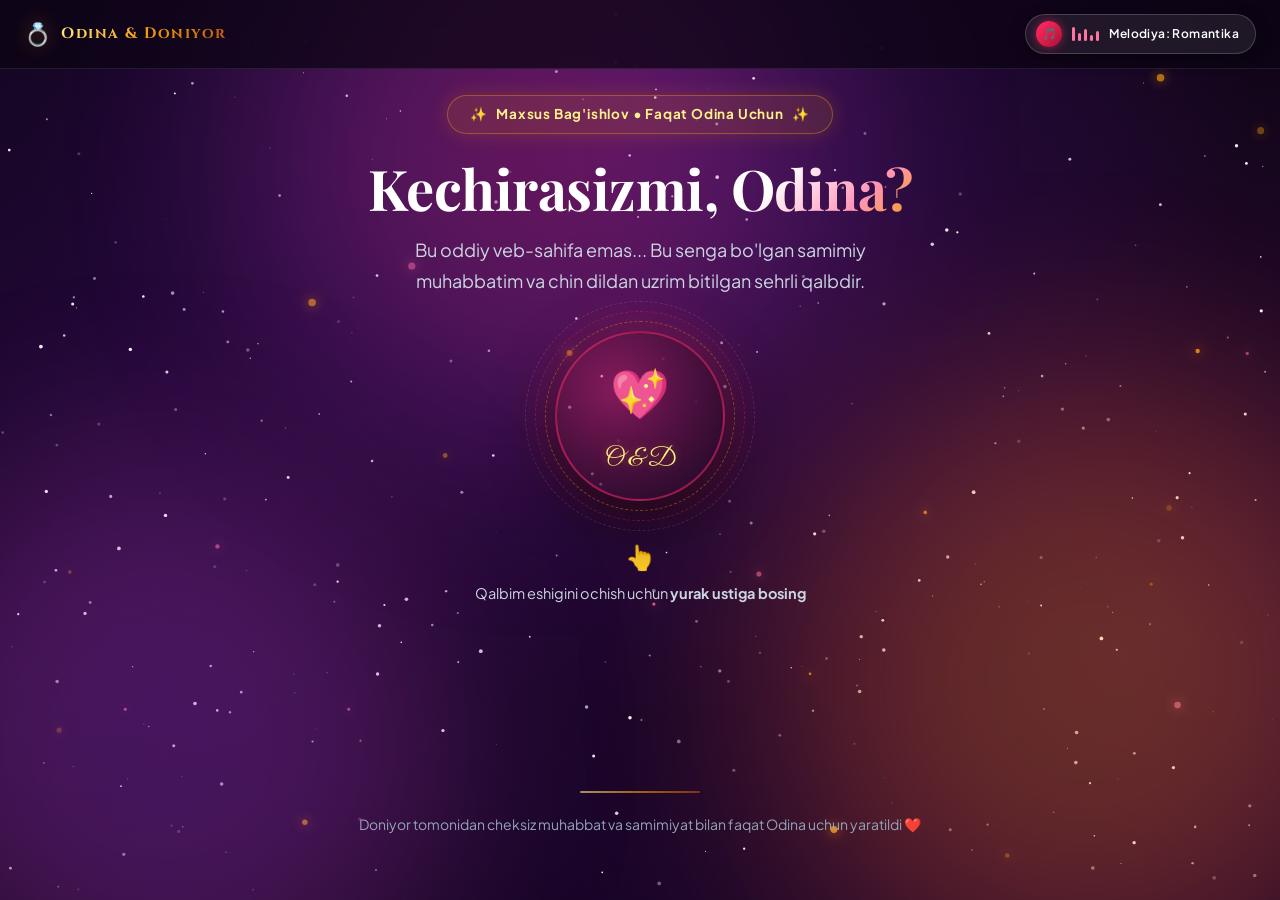
==== commit e7a5630b: "feat: Complete Rose-Gold & Velvet Luxury Romance overhaul with 3D Crystal Heart Portal, tabs, and In" ====
--- a/doniyor-odina/index.html
+++ b/doniyor-odina/index.html
@@ -3,7 +3,7 @@
 <head>
   <meta charset="UTF-8">
   <meta name="viewport" content="width=device-width, initial-scale=1.0, maximum-scale=5.0, viewport-fit=cover">
-  <meta name="theme-color" content="#06020e">
+  <meta name="theme-color" content="#0d0414">
   <meta name="apple-mobile-web-app-capable" content="yes">
   <meta name="apple-mobile-web-app-status-bar-style" content="black-translucent">
   <title>Odina uchun Maxsus... 🌹 | Doniyor</title>
@@ -11,449 +11,398 @@
   <!-- Favicon -->
   <link rel="icon" href="data:image/svg+xml,<svg xmlns=%22http://www.w3.org/2000/svg%22 viewBox=%220 0 100 100%22><text y=%22.9em%22 font-size=%2290%22>💖</text></svg>">
 
-  <!-- World-Class Typography -->
+  <!-- World-Class Google Fonts -->
   <link rel="preconnect" href="https://fonts.googleapis.com">
   <link rel="preconnect" href="https://fonts.gstatic.com" crossorigin>
-  <link href="https://fonts.googleapis.com/css2?family=Cinzel:wght@500;600;700;800;900&family=Dancing+Script:wght@600;700&family=Great+Vibes&family=Outfit:wght@300;400;500;600;700;800&family=Playfair+Display:ital,wght@0,500;0,600;0,700;1,400;1,600&display=swap" rel="stylesheet">
-
-  <link rel="stylesheet" href="style.css">
+  <link href="https://fonts.googleapis.com/css2?family=Cinzel:wght@600;700;800;900&family=Dancing+Script:wght@600;700&family=Great+Vibes&family=Plus+Jakarta+Sans:wght@300;400;500;600;700;800&family=Playfair+Display:ital,wght@0,500;0,600;0,700;1,400;1,600&display=swap" rel="stylesheet">
+
+  <link rel="stylesheet" href="style.css?v=4.0">
 </head>
 <body>
 
-  <!-- Ambient Cinematic Background Canvas (Stars, Nebula & Dust) -->
-  <canvas id="cinemaCanvas"></canvas>
-  <div id="particleField" aria-hidden="true"></div>
-
-  <!-- Cosmic Gradient Light Glows -->
-  <div class="cosmic-glow glow-top" aria-hidden="true"></div>
-  <div class="cosmic-glow glow-middle" aria-hidden="true"></div>
-  <div class="cosmic-glow glow-bottom" aria-hidden="true"></div>
-
-  <!-- Top Floating Header Bar -->
-  <header class="top-nav-bar">
-    <div class="brand-monogram">
-      <span class="monogram-icon">💍</span>
-      <span class="monogram-text">Odina &amp; Doniyor</span>
+  <!-- Ambient Luxury Canvas (Stars, Rose Petals & Golden Bokeh) -->
+  <canvas id="ambientCanvas"></canvas>
+  <div id="petalContainer" aria-hidden="true"></div>
+
+  <!-- Ambient Light Auroras -->
+  <div class="aurora-glow aurora-rose" aria-hidden="true"></div>
+  <div class="aurora-glow aurora-gold" aria-hidden="true"></div>
+  <div class="aurora-glow aurora-violet" aria-hidden="true"></div>
+
+  <!-- Top Luxury Glass Navbar -->
+  <header class="luxury-navbar">
+    <div class="nav-brand">
+      <span class="brand-gem">💍</span>
+      <span class="brand-text">Odina &amp; Doniyor</span>
     </div>
 
     <!-- Music Player Controller -->
-    <div class="music-controller" id="musicToggle" role="button" tabindex="0" title="Musiqani yoqish / o'chirish">
-      <div class="music-icon-box">
-        <span class="music-note-icon">🎵</span>
-      </div>
-      <div class="sound-wave">
+    <div class="nav-music-pill" id="musicToggle" role="button" tabindex="0" title="Musiqani yoqish / o'chirish">
+      <div class="disc-icon-wrap">
+        <span class="disc-emoji">🎵</span>
+      </div>
+      <div class="audio-equalizer">
         <span></span><span></span><span></span><span></span><span></span>
       </div>
-      <span class="music-status-txt">Melodiya</span>
+      <span class="music-pill-label">Melodiya: Romantika</span>
     </div>
   </header>
 
-  <!-- Interactive Story Timeline HUD (Floating Navigation on Desktop & Mobile) -->
-  <nav class="story-hud" id="storyHud">
-    <button class="hud-item active" data-target="chapter1" title="1-Qism: Sirli Maktub">
-      <span class="hud-dot"></span>
-      <span class="hud-name">1. Maktub</span>
-    </button>
-    <button class="hud-item" data-target="chapter2" title="2-Qism: Dildan So'zlar">
-      <span class="hud-dot"></span>
-      <span class="hud-name">2. Dildan</span>
-    </button>
-    <button class="hud-item" data-target="chapter3" title="3-Qism: 5 Oltin Sabab">
-      <span class="hud-dot"></span>
-      <span class="hud-name">3. Sabablar</span>
-    </button>
-    <button class="hud-item" data-target="chapter4" title="4-Qism: 101 Atirgul">
-      <span class="hud-dot"></span>
-      <span class="hud-name">4. Atirgullar</span>
-    </button>
-    <button class="hud-item" data-target="chapter5" title="5-Qism: Kechirish">
-      <span class="hud-dot"></span>
-      <span class="hud-name">5. Yarashuv</span>
-    </button>
-  </nav>
-
-  <!-- MAIN STORY CONTAINER -->
-  <main class="story-container">
-
-    <!-- ==========================================
-         CHAPTER 1: THE ROYAL WAX-SEALED ENVELOPE
-         ========================================== -->
-    <section class="story-chapter active" id="chapter1">
-      <div class="chapter-content">
-        
-        <div class="royal-tag">
-          <span class="star-icon">👑</span>
-          <span>Maxsus Bag'ishlov • Faqat Odina Uchun</span>
-          <span class="star-icon">👑</span>
-        </div>
-
-        <h1 class="grand-title">
-          Kechirasizmi, <span class="gradient-text">Odina?</span>
-        </h1>
-
-        <p class="grand-subtitle">
-          Bu oddiy sayt emas... Bu mening qalbimdagi eng samimiy hislarim va chin uzrim bitilgan sehrli maktubdir.
-        </p>
-
-        <!-- 3D Luxury Envelope Stage -->
-        <div class="envelope-scene">
-          <div class="envelope-3d" id="envelope3d" role="button" tabindex="0" aria-label="Maktubni ochish">
-            <!-- Back plate -->
-            <div class="env-base"></div>
-
-            <!-- Inner Pergament Letter -->
-            <div class="env-inner-sheet" id="envSheet">
-              <div class="sheet-watermark">O &amp; D</div>
-              <div class="sheet-line line-1"></div>
-              <div class="sheet-line line-2"></div>
-              <div class="sheet-line line-3"></div>
-              <div class="sheet-heart">💖</div>
-            </div>
-
-            <!-- Front Pockets -->
-            <div class="env-front-pocket"></div>
-
-            <!-- Folding Flap -->
-            <div class="env-folding-flap" id="envFlap"></div>
-
-            <!-- Gold Wax Seal Monogram -->
-            <div class="royal-seal" id="waxSeal">
-              <div class="seal-ring"></div>
-              <div class="seal-core-text">
-                <span>O &amp; D</span>
-              </div>
-              <div class="seal-glimmer"></div>
-            </div>
-          </div>
-        </div>
-
-        <div class="envelope-prompt" id="envelopePrompt">
-          <div class="prompt-hand">👆</div>
-          <p>Maktubni ochish uchun <strong>oltin muhr</strong> ustiga bosing</p>
-        </div>
-
+  <!-- MAIN EXPERIENCE WRAPPER -->
+  <main class="luxury-main">
+
+    <!-- HERO SECTION: GLOWING 3D CRYSTAL HEART PORTAL -->
+    <section class="heart-portal-hero" id="portalSection">
+      <div class="royal-pill-badge">
+        <span class="badge-spark">✨</span> Maxsus Bag'ishlov • Faqat Odina Uchun <span class="badge-spark">✨</span>
+      </div>
+
+      <h1 class="portal-main-heading">
+        Kechirasizmi, <span class="shimmer-text">Odina?</span>
+      </h1>
+      
+      <p class="portal-sub-heading">
+        Bu oddiy veb-sahifa emas... Bu senga bo'lgan samimiy muhabbatim va chin dildan uzrim bitilgan sehrli qalbdir.
+      </p>
+
+      <!-- 3D Heart Crystal Sphere -->
+      <div class="heart-crystal-wrapper">
+        <div class="heart-crystal-orb" id="heartPortal" role="button" tabindex="0" aria-label="Qalbni ochish uchun bosing">
+          <div class="orb-outer-ring ring-1"></div>
+          <div class="orb-outer-ring ring-2"></div>
+          <div class="orb-outer-ring ring-3"></div>
+          
+          <div class="crystal-heart-center">
+            <span class="heart-emoji-large">💖</span>
+            <div class="heart-monogram">O &amp; D</div>
+          </div>
+          
+          <div class="orb-glow-flare"></div>
+        </div>
+      </div>
+
+      <div class="portal-tap-cue" id="portalTapCue">
+        <span class="tap-finger-icon">👆</span>
+        <p>Qalbim eshigini ochish uchun <strong>yurak ustiga bosing</strong></p>
       </div>
     </section>
 
-    <!-- ==========================================
-         CHAPTER 2: DONIYOR'S ROYAL CONFESSION
-         ========================================== -->
-    <section class="story-chapter" id="chapter2">
-      <div class="chapter-content">
-
-        <div class="glass-pergament">
-          <!-- Ornate Gold Borders -->
-          <div class="ornament top-l">⚜️</div>
-          <div class="ornament top-r">⚜️</div>
-          <div class="ornament bot-l">⚜️</div>
-          <div class="ornament bot-r">⚜️</div>
-
-          <div class="pergament-header">
-            <div class="pergament-title-wrap">
-              <span class="pergament-badge">✨ 1-BOSQICH: DILDAN IZHOR ✨</span>
-              <h2 class="pergament-greeting">Mehribonim, Odina...</h2>
-            </div>
-            <div class="live-date-tag" id="currentDate"></div>
-          </div>
-
-          <div class="pergament-body">
-            <p class="lead-paragraph">
-              <span class="royal-dropcap">B</span>ilaman, oramizda kichik tushunmovchilik sodir bo'ldi va mening ba'zi o'ylamay aytgan so'zlarim yoki xatolarim sababli sizni ranjitib qo'ydim. Ammo ishon, bu dunyoda seni xafa qilish men eng oxirgi xohlagan narsadir...
+    <!-- REVEALED CONTENT SHOWCASE (Opens on Heart Tap) -->
+    <div class="experience-showcase" id="experienceShowcase">
+
+      <!-- LUXURY TAB SWITCHER -->
+      <nav class="luxury-tab-bar" id="tabBar" role="tablist">
+        <button class="tab-btn active" data-tab="tabLetter" role="tab" aria-selected="true">
+          <span class="tab-icon">💌</span>
+          <span class="tab-title">1. Maktub</span>
+        </button>
+        <button class="tab-btn" data-tab="tabReasons" role="tab" aria-selected="false">
+          <span class="tab-icon">💎</span>
+          <span class="tab-title">2. 5 Sabab</span>
+        </button>
+        <button class="tab-btn" data-tab="tabGarden" role="tab" aria-selected="false">
+          <span class="tab-icon">🌹</span>
+          <span class="tab-title">3. 101 Atirgul</span>
+        </button>
+        <button class="tab-btn" data-tab="tabGame" role="tab" aria-selected="false">
+          <span class="tab-icon">🥺</span>
+          <span class="tab-title">4. Kechirish</span>
+        </button>
+      </nav>
+
+      <!-- TAB 1: ROYAL LOVE LETTER -->
+      <section class="tab-panel active" id="tabLetter" role="tabpanel">
+        <div class="luxury-crystal-card">
+          <!-- Gold Ornaments -->
+          <div class="card-ornament top-l">⚜️</div>
+          <div class="card-ornament top-r">⚜️</div>
+          <div class="card-ornament bot-l">⚜️</div>
+          <div class="card-ornament bot-r">⚜️</div>
+
+          <div class="letter-top-meta">
+            <div class="meta-greeting-wrap">
+              <span class="meta-step-tag">✨ 1-BOSQICH: CHIN DILDAN IZHOR ✨</span>
+              <h2 class="meta-greeting">Mehribonim, Odina...</h2>
+            </div>
+            <div class="meta-date-badge" id="currentDate"></div>
+          </div>
+
+          <article class="letter-main-text">
+            <p class="letter-intro">
+              <span class="gold-dropcap">B</span>ilaman, oramizda kichik tushunmovchilik bo'lib o'tdi va mening ba'zi noo'rin gaplarim yoki e'tiborsizligim sababli seni ranjitib qo'ydim. Ammo ishon, bu dunyoda seni xafa qilish men eng oxirgi xohlagan narsadir...
             </p>
 
-            <p class="body-paragraph">
-              Inson o'ziga eng qadrli, eng nozik va eng beg'ubor inson bilan arazlashganda yuragi qanchalar bo'shab qolishini har daqiqa his qilyapman. Sen mening hayotimdagi eng yorqin quyosh, eng go'zal tabassum va eng qadrli mo'jizamsan.
+            <p>
+              Inson o'zi uchun eng qadrli, eng nozik va eng beg'ubor insoni bilan arazlashib qolganda, hayot qanchalar rangsiz va ma'nosiz bo'lib qolishini har daqiqa his qilyapman. Sen mening hayotimdagi eng iliq quyosh, eng go'zal tabassum va eng qadrli mo'jizamsan.
             </p>
 
-            <div class="golden-quote-box">
-              <div class="quote-mark">❝</div>
-              <p class="quote-text">
-                "Kichik arazlar vaqt o'tib ketadi, ammo qalbimdagi senga bo'lgan cheksiz samimiy mehrim har qanday xafagarchilikdan ming chandon kuchliroqdir..."
-              </p>
-              <div class="quote-mark right">❞</div>
-            </div>
-
-            <p class="body-paragraph">
-              Seni chin yurakdan yaxshi ko'raman va ranjitgan har bir lahzam uchun ming bor <strong>chin dildan uzr so'rayman</strong>. Kel, o'rtamizdagi barcha ginani shu yerda unutaylik va yana quvonch bilan birga bo'laylik, maylimi? ❤️
+            <blockquote class="rose-gold-quote">
+              <span class="quote-icon">❝</span>
+              <p>"Kichik arazlar vaqt o'tib ketadi, ammo qalbimdagi senga bo'lgan cheksiz samimiy mehrim har qanday xafagarchilikdan ming chandon ustundir..."</p>
+              <span class="quote-icon right">❞</span>
+            </blockquote>
+
+            <p>
+              Seni chin yurakdan yaxshi ko'raman va ranjitgan har bir lahzam uchun ming bor <strong>chin dildan uzr so'rayman</strong>. Kel, o'rtamizdagi barcha ginani shu yerda unutaylik va birgalikda yana quvnoq kunlarimizga qaytaylik, maylimi? ❤️
             </p>
-          </div>
-
-          <div class="pergament-signature">
-            <div class="sign-meta">
-              <span class="sign-label">Seni cheksiz qadrlaydigan:</span>
-              <span class="sign-handwriting">Doniyor</span>
-            </div>
-            <div class="sign-seal-stamp">💌</div>
-          </div>
-
-          <div class="pergament-actions">
-            <button class="next-chapter-btn" data-goto="chapter3">
-              <span>Nega aynan sen? (3-Qism)</span>
-              <span class="btn-arrow">➡️</span>
-            </button>
-          </div>
-        </div>
-
-      </div>
-    </section>
-
-    <!-- ==========================================
-         CHAPTER 3: 5 GOLDEN REASONS (HOLOGRAPHIC CARDS)
-         ========================================== -->
-    <section class="story-chapter" id="chapter3">
-      <div class="chapter-content">
-
-        <div class="section-top-header">
-          <span class="sub-badge">💎 2-BOSQICH: QALBIM HAQIQATLARI 💎</span>
-          <h2 class="section-main-heading">Nega aynan sen, Odina?</h2>
-          <p class="section-subtext">Har bir kartochkani bosing va nima uchun sen mening yagona tanlovim ekaningni o'qing:</p>
-        </div>
-
-        <div class="cards-grid">
+          </article>
+
+          <footer class="letter-signature-block">
+            <div class="sign-text-wrap">
+              <span class="sign-caption">Seni cheksiz qadrlaydigan:</span>
+              <span class="sign-handwritten">Doniyor</span>
+            </div>
+            <div class="sign-heart-stamp">💌</div>
+          </footer>
+
+          <div class="panel-bottom-nav">
+            <button class="nav-forward-btn" data-next="tabReasons">
+              <span>2-Qism: 5 ta Oltin Sabab</span>
+              <span class="btn-chevron">💎 ➡️</span>
+            </button>
+          </div>
+        </div>
+      </section>
+
+      <!-- TAB 2: 5 GOLDEN REASONS -->
+      <section class="tab-panel" id="tabReasons" role="tabpanel">
+        <div class="panel-header-block">
+          <span class="panel-badge-pill">💎 2-BOSQICH: QALBIM HAQIQATLARI 💎</span>
+          <h2 class="panel-main-title">Nega aynan sen, Odina?</h2>
+          <p class="panel-sub-desc">Har bir kartochkani bosing va nima uchun sen mening yagona tanlovim ekaningni bilib oling:</p>
+        </div>
+
+        <div class="reasons-cards-container">
           
           <!-- Card 1 -->
-          <div class="crystal-card" role="button" tabindex="0" data-index="1">
-            <div class="crystal-card-inner">
-              <div class="card-side card-front">
-                <div class="card-badge">01</div>
-                <div class="card-emoji-icon">✨</div>
-                <h3 class="card-heading">Beg'ubor Kulging</h3>
-                <span class="card-action-text">Ochish uchun bosing 👆</span>
-              </div>
-              <div class="card-side card-back">
-                <div class="back-star-icon">🌟</div>
+          <div class="hologram-card" role="button" tabindex="0" data-card-id="1">
+            <div class="hologram-card-inner">
+              <div class="hologram-face hologram-front">
+                <div class="face-number">01</div>
+                <div class="face-emoji">✨</div>
+                <h3 class="face-title">Beg'ubor Tabassuming</h3>
+                <span class="face-cue">Ochish uchun bosing 👆</span>
+              </div>
+              <div class="hologram-face hologram-back">
+                <div class="back-star">🌟</div>
                 <p>Sen jilmayganingda dunyodagi butun tashvishlarim bir soniyada yo'qolgandek bo'ladi. Sening tabassuming — qalbimning eng sokin kuyi.</p>
-                <span class="card-return-text">Orqaga qaytarish 🔄</span>
+                <span class="back-cue">Orqaga qaytarish 🔄</span>
               </div>
             </div>
           </div>
 
           <!-- Card 2 -->
-          <div class="crystal-card" role="button" tabindex="0" data-index="2">
-            <div class="crystal-card-inner">
-              <div class="card-side card-front">
-                <div class="card-badge">02</div>
-                <div class="card-emoji-icon">🌸</div>
-                <h3 class="card-heading">Samimiy Qalbing</h3>
-                <span class="card-action-text">Ochish uchun bosing 👆</span>
-              </div>
-              <div class="card-side card-back">
-                <div class="back-star-icon">💖</div>
+          <div class="hologram-card" role="button" tabindex="0" data-card-id="2">
+            <div class="hologram-card-inner">
+              <div class="hologram-face hologram-front">
+                <div class="face-number">02</div>
+                <div class="face-emoji">🌸</div>
+                <h3 class="face-title">Samimiy Qalbing</h3>
+                <span class="face-cue">Ochish uchun bosing 👆</span>
+              </div>
+              <div class="hologram-face hologram-back">
+                <div class="back-star">💖</div>
                 <p>Sening mehring, soxtaliksiz tabiating va nozik qalbing har qanday insonni maftun etadi. Sen bu dunyoning eng yaxshi insonisan.</p>
-                <span class="card-return-text">Orqaga qaytarish 🔄</span>
+                <span class="back-cue">Orqaga qaytarish 🔄</span>
               </div>
             </div>
           </div>
 
           <!-- Card 3 -->
-          <div class="crystal-card" role="button" tabindex="0" data-index="3">
-            <div class="crystal-card-inner">
-              <div class="card-side card-front">
-                <div class="card-badge">03</div>
-                <div class="card-emoji-icon">⏳</div>
-                <h3 class="card-heading">Har Bir Daqiqa</h3>
-                <span class="card-action-text">Ochish uchun bosing 👆</span>
-              </div>
-              <div class="card-side card-back">
-                <div class="back-star-icon">💫</div>
+          <div class="hologram-card" role="button" tabindex="0" data-card-id="3">
+            <div class="hologram-card-inner">
+              <div class="hologram-face hologram-front">
+                <div class="face-number">03</div>
+                <div class="face-emoji">⏳</div>
+                <h3 class="face-title">Har Bir Daqiqa</h3>
+                <span class="face-cue">Ochish uchun bosing 👆</span>
+              </div>
+              <div class="hologram-face hologram-back">
+                <div class="back-star">💫</div>
                 <p>Sen bilan o'tgan oddiygina suhbat ham umrimning eng yorqin, eng qadrli xotirasiga aylanadi. Sen borsanki, hayotim go'zal.</p>
-                <span class="card-return-text">Orqaga qaytarish 🔄</span>
+                <span class="back-cue">Orqaga qaytarish 🔄</span>
               </div>
             </div>
           </div>
 
           <!-- Card 4 -->
-          <div class="crystal-card" role="button" tabindex="0" data-index="4">
-            <div class="crystal-card-inner">
-              <div class="card-side card-front">
-                <div class="card-badge">04</div>
-                <div class="card-emoji-icon">👑</div>
-                <h3 class="card-heading">Yagona Tanlovim</h3>
-                <span class="card-action-text">Ochish uchun bosing 👆</span>
-              </div>
-              <div class="card-side card-back">
-                <div class="back-star-icon">🌹</div>
+          <div class="hologram-card" role="button" tabindex="0" data-card-id="4">
+            <div class="hologram-card-inner">
+              <div class="hologram-face hologram-front">
+                <div class="face-number">04</div>
+                <div class="face-emoji">👑</div>
+                <h3 class="face-title">Yagona Tanlovim</h3>
+                <span class="face-cue">Ochish uchun bosing 👆</span>
+              </div>
+              <div class="hologram-face hologram-back">
+                <div class="back-star">🌹</div>
                 <p>Minglab insonlar orasida qalbim faqat seni tanlagan. Sening o'rningni bu dunyoda hech kim va hech narsa bosa olmaydi.</p>
-                <span class="card-return-text">Orqaga qaytarish 🔄</span>
+                <span class="back-cue">Orqaga qaytarish 🔄</span>
               </div>
             </div>
           </div>
 
           <!-- Card 5 -->
-          <div class="crystal-card" role="button" tabindex="0" data-index="5">
-            <div class="crystal-card-inner">
-              <div class="card-side card-front">
-                <div class="card-badge">05</div>
-                <div class="card-emoji-icon">🌟</div>
-                <h3 class="card-heading">Go'zal Kelajagimiz</h3>
-                <span class="card-action-text">Ochish uchun bosing 👆</span>
-              </div>
-              <div class="card-side card-back">
-                <div class="back-star-icon">💍</div>
+          <div class="hologram-card" role="button" tabindex="0" data-card-id="5">
+            <div class="hologram-card-inner">
+              <div class="hologram-face hologram-front">
+                <div class="face-number">05</div>
+                <div class="face-emoji">💍</div>
+                <h3 class="face-title">Go'zal Kelajagimiz</h3>
+                <span class="face-cue">Ochish uchun bosing 👆</span>
+              </div>
+              <div class="hologram-face hologram-back">
+                <div class="back-star">🌟</div>
                 <p>Oldimizda hali birgalikda erishadigan yuksak orzularimiz, birga quvonadigan baxtli onlari bor. Sen bilan har bir qadam baxt!</p>
-                <span class="card-return-text">Orqaga qaytarish 🔄</span>
-              </div>
-            </div>
-          </div>
-
-        </div>
-
-        <div class="chapter-footer-action">
-          <button class="next-chapter-btn" data-goto="chapter4">
-            <span>101 Atirgul Bog'iga O'tish (4-Qism)</span>
-            <span class="btn-arrow">🌹</span>
+                <span class="back-cue">Orqaga qaytarish 🔄</span>
+              </div>
+            </div>
+          </div>
+
+        </div>
+
+        <div class="panel-bottom-nav">
+          <button class="nav-forward-btn" data-next="tabGarden">
+            <span>3-Qism: 101 Atirgul Bog'i</span>
+            <span class="btn-chevron">🌹 ➡️</span>
           </button>
         </div>
-
-      </div>
-    </section>
-
-    <!-- ==========================================
-         CHAPTER 4: 101 MAGIC ROSES MEADOW
-         ========================================== -->
-    <section class="story-chapter" id="chapter4">
-      <div class="chapter-content">
-
-        <div class="rose-sanctuary">
-          <div class="section-top-header">
-            <span class="sub-badge">🌹 3-BOSQICH: SEVGI BOG'I 🌹</span>
-            <h2 class="section-main-heading">Odina uchun 101 Atirgul</h2>
-            <p class="section-subtext">Bog'ga bosing va siz uchun atalgan sehrli gullarni birma-bir oching:</p>
-          </div>
-
-          <!-- Rose Meter Status -->
-          <div class="rose-meter">
-            <div class="meter-info">
-              <span class="meter-title">Odinaga ekilgan atirgullar:</span>
-              <div class="meter-score">
-                <span class="score-current" id="roseCount">0</span>
-                <span class="score-target">/ 101 ta 🌹</span>
-              </div>
-            </div>
-
-            <div class="gold-progress-track">
-              <div class="gold-progress-fill" id="roseProgress"></div>
-              <div class="gold-progress-glint"></div>
-            </div>
-          </div>
-
-          <!-- Meadow Stage with Physics -->
-          <div class="meadow-stage" id="gardenStage">
-            <div class="meadow-empty-prompt" id="gardenPrompt">
-              <span class="sprout-icon">🌱</span>
+      </section>
+
+      <!-- TAB 3: 101 ROSES GARDEN -->
+      <section class="tab-panel" id="tabGarden" role="tabpanel">
+        <div class="garden-sanctuary-box">
+          <div class="panel-header-block">
+            <span class="panel-badge-pill">🌹 3-BOSQICH: SEVGI BOG'I 🌹</span>
+            <h2 class="panel-main-title">Odina uchun 101 Atirgul</h2>
+            <p class="panel-sub-desc">Bog' maydoniga bosing va siz uchun atalgan sehrli gullarni birma-bir oching:</p>
+          </div>
+
+          <!-- Rose Progress Bar -->
+          <div class="garden-progress-wrapper">
+            <div class="progress-info-row">
+              <span class="info-label">Odinaga ekilgan atirgullar:</span>
+              <div class="info-digits">
+                <strong class="digits-now" id="roseCount">0</strong>
+                <span class="digits-max">/ 101 ta 🌹</span>
+              </div>
+            </div>
+
+            <div class="progress-track-gold">
+              <div class="progress-fill-gradient" id="roseProgress"></div>
+              <div class="progress-shimmer"></div>
+            </div>
+          </div>
+
+          <!-- Meadow Planting Stage -->
+          <div class="interactive-meadow" id="gardenStage">
+            <div class="meadow-empty-text" id="gardenPrompt">
+              <span class="sprout-symbol">🌱</span>
               <p>Pastdagi tugmani bosing yoki to'g'ridan-to'g'ri maydonga teging...</p>
             </div>
           </div>
 
-          <!-- Meadow Buttons -->
-          <div class="meadow-actions">
-            <button class="primary-rose-btn" id="plantRoseBtn">
-              <span class="btn-rose-icon">🌹</span>
+          <!-- Action Buttons -->
+          <div class="meadow-control-btns">
+            <button class="btn-plant-single" id="plantRoseBtn">
+              <span class="btn-icon-bloom">🌹</span>
               <span>Atirgul Qo'shish (+1)</span>
             </button>
-            <button class="secondary-auto-btn" id="autoPlantBtn">
+            <button class="btn-plant-all" id="autoPlantBtn">
               <span>✨ Barcha 101 Atirgulni Ochish</span>
             </button>
           </div>
 
-          <div class="chapter-footer-action">
-            <button class="next-chapter-btn" data-goto="chapter5">
-              <span>Eng Muhim Savol (5-Qism)</span>
-              <span class="btn-arrow">💖</span>
-            </button>
-          </div>
-        </div>
-
-      </div>
-    </section>
-
-    <!-- ==========================================
-         CHAPTER 5: FORGIVENESS ARENA
-         ========================================== -->
-    <section class="story-chapter" id="chapter5">
-      <div class="chapter-content">
-
-        <div class="game-sanctuary" id="forgivenessSection">
-          <div class="game-badge-royal">🥺 HAL QILUVCHI BOSQICH 🥺</div>
+          <div class="panel-bottom-nav">
+            <button class="nav-forward-btn" data-next="tabGame">
+              <span>4-Qism: Hal Qiluvchi Savol</span>
+              <span class="btn-chevron">🥺 ➡️</span>
+            </button>
+          </div>
+        </div>
+      </section>
+
+      <!-- TAB 4: FORGIVENESS GAME ARENA -->
+      <section class="tab-panel" id="tabGame" role="tabpanel">
+        <div class="game-sanctuary-card" id="forgivenessSection">
+          <div class="game-royal-tag">🥺 HAL QILUVCHI BOSQICH 🥺</div>
           
-          <h2 class="game-headline">Doniyorni kechirasizmi? 🥰</h2>
+          <h2 class="game-big-title">Doniyorni kechirasizmi? 🥰</h2>
           
-          <p class="game-description">
+          <p class="game-lead-desc">
             Rostini ayting, arazlashib o'tirishni to'xtatib yana yarashamizmi?
           </p>
 
-          <!-- The Dodging Arena -->
-          <div class="arena-stage" id="buttonsArena">
-            <button class="choice-button yes-button" id="yesBtn">
-              <span class="yes-heart-pulse">💚</span>
+          <!-- Interactive Dodge Arena -->
+          <div class="dodge-arena-box" id="buttonsArena">
+            <button class="choice-btn yes-choice" id="yesBtn">
+              <span class="pulse-heart">💚</span>
               <span>Ha, kechirdim ❤️</span>
             </button>
 
-            <button class="choice-button no-button" id="noBtn">
+            <button class="choice-btn no-choice" id="noBtn">
               <span>💔 Yo'q 😤</span>
             </button>
           </div>
 
-          <div class="arena-dialogue" id="attemptsComment"></div>
-        </div>
-
-      </div>
-    </section>
+          <div class="arena-dialogue-text" id="attemptsComment"></div>
+        </div>
+      </section>
+
+    </div>
 
   </main>
 
-  <!-- ==========================================
-       VICTORY CELEBRATION MODAL (ROYAL DECREE)
-       ========================================== -->
-  <div class="victory-modal-root" id="victoryModal" role="dialog" aria-modal="true" aria-hidden="true">
-    <div class="modal-glass-backdrop"></div>
+  <!-- VICTORY CELEBRATION MODAL (ROYAL LOVE DECREE) -->
+  <div class="victory-modal-popup" id="victoryModal" role="dialog" aria-modal="true" aria-hidden="true">
+    <div class="modal-glass-underlay"></div>
     
-    <div class="royal-decree-card">
-      <div class="decree-crown">👑</div>
-      <div class="decree-badge">🎉 YURAKLARIMIZ BIRGA! 💖</div>
+    <div class="royal-decree-box">
+      <div class="decree-crown-icon">👑</div>
+      <div class="decree-badge-tag">🎉 YURAKLARIMIZ BIRGA! 💖</div>
       
-      <h2 class="decree-title">Rahmat, Mehribonim Odina! 🥰</h2>
+      <h2 class="decree-headline">Rahmat, Mehribonim Odina! 🥰</h2>
       
-      <div class="decree-body">
-        <p class="decree-text">
+      <div class="decree-content-body">
+        <p class="decree-message">
           Bilar edim qalbingiz naqadar mehribon va pok ekanini! <br>
           Hozir yuzingizda yoqimli tabassum paydo bo'ldi, shunday emasmi? <br>
           Doniyor sizni juda-juda yaxshi ko'radi va bundan keyin faqat xursand qilishga so'z beradi! 🌹
         </p>
 
-        <div class="decree-promise-box">
-          <span class="promise-ring">💍</span>
-          <div class="promise-content">
+        <div class="decree-sweet-promise">
+          <span class="ring-emoji">💍</span>
+          <div class="promise-detail">
             <strong>Kichik Va'da:</strong> Endi har qanday holatda ham sizni avaylayman va har doim birinchi bo'lib ko'nglingizni olaman! 😉✨
           </div>
         </div>
       </div>
 
-      <div class="decree-footer">
+      <div class="decree-action-footer">
         <!-- Direct Instagram DM button with copy -->
-        <button class="instagram-launch-btn" id="instagramSendBtn">
-          <svg class="ig-svg-icon" viewBox="0 0 24 24" width="22" height="22" fill="currentColor">
+        <button class="instagram-dm-button" id="instagramSendBtn">
+          <svg class="ig-vector" viewBox="0 0 24 24" width="22" height="22" fill="currentColor">
             <path d="M12 2.163c3.204 0 3.584.012 4.85.07 3.252.148 4.771 1.691 4.919 4.919.058 1.265.069 1.645.069 4.849 0 3.205-.012 3.584-.069 4.849-.149 3.225-1.664 4.771-4.919 4.919-1.266.058-1.644.07-4.85.07-3.204 0-3.584-.012-4.849-.07-3.26-.149-4.771-1.699-4.919-4.92-.058-1.265-.07-1.644-.07-4.849 0-3.204.013-3.583.07-4.849.149-3.227 1.664-4.771 4.919-4.919 1.266-.057 1.645-.069 4.849-.069zm0-2.163c-3.259 0-3.667.014-4.947.072-4.358.2-6.78 2.618-6.98 6.98-.059 1.281-.073 1.689-.073 4.948 0 3.259.014 3.668.072 4.948.2 4.358 2.618 6.78 6.98 6.98 1.281.058 1.689.072 4.948.072 3.259 0 3.668-.014 4.948-.072 4.354-.2 6.782-2.618 6.979-6.98.059-1.28.073-1.689.073-4.948 0-3.259-.014-3.667-.072-4.947-.196-4.354-2.617-6.78-6.979-6.98-1.281-.059-1.69-.073-4.949-.073zm0 5.838c-3.403 0-6.162 2.759-6.162 6.162s2.759 6.163 6.162 6.163 6.162-2.759 6.162-6.163c0-3.403-2.759-6.162-6.162-6.162zm0 10.162c-2.209 0-4-1.79-4-4 0-2.209 1.791-4 4-4s4 1.791 4 4c0 2.21-1.791 4-4 4zm6.406-11.845c-.796 0-1.441.645-1.441 1.44s.645 1.44 1.441 1.44c.795 0 1.439-.645 1.439-1.44s-.644-1.44-1.439-1.44z"/>
           </svg>
           <span>Doniyorga xabar jo'natish (Instagram)</span>
         </button>
         
         <div class="ig-copy-feedback" id="igCopyToast">
-          <span class="check-sign">✅</span> <em>"Doniyor, saytingni ko'rdim va seni kechirdim ❤️🥰"</em> nusxalandi! Instagram ochilmoqda...
-        </div>
-
-        <button class="return-home-btn" id="closeVictoryBtn">
+          <span class="check-mark">✅</span> <em>"Doniyor, saytingni ko'rdim va seni kechirdim ❤️🥰"</em> nusxalandi! Instagram ochilmoqda...
+        </div>
+
+        <button class="modal-dismiss-btn" id="closeVictoryBtn">
           Sahifaga qaytish 💕
         </button>
       </div>
     </div>
   </div>
 
-  <footer class="royal-footer">
-    <div class="footer-gold-bar"></div>
+  <footer class="luxury-bottom-footer">
+    <div class="footer-gold-line"></div>
     <p>Doniyor tomonidan cheksiz muhabbat va samimiyat bilan faqat Odina uchun yaratildi ❤️</p>
   </footer>
 
-  <script src="script.js"></script>
+  <script src="script.js?v=4.0"></script>
 </body>
 </html>
--- a/doniyor-odina/style.css
+++ b/doniyor-odina/style.css
@@ -1,40 +1,39 @@
 /* ========================================================
-   DONIYOR & ODINA: CINEMATIC ROMANTIC STORY EXPERIENCE
+   DONIYOR & ODINA: ROSE-GOLD & VELVET LUXURY EXPERIENCE
    ======================================================== */
 
 :root {
-  --bg-core: #06020e;
-  --bg-deep: #0b0518;
-  --bg-glass: rgba(22, 10, 38, 0.65);
-  --bg-glass-hover: rgba(35, 16, 60, 0.8);
+  --bg-deep: #0c0414;
+  --bg-velvet: #190826;
+  --bg-card: rgba(26, 11, 40, 0.7);
+  --bg-card-hover: rgba(38, 16, 58, 0.85);
   
-  --gold-primary: #f59e0b;
-  --gold-bright: #fbbf24;
-  --gold-light: #fef08a;
-  --gold-glow: rgba(245, 158, 11, 0.45);
-  --gold-gradient: linear-gradient(135deg, #fef08a 0%, #f59e0b 50%, #b45309 100%);
+  --rose-gold-primary: #f59e0b;
+  --rose-gold-light: #fef08a;
+  --rose-gold-glow: rgba(245, 158, 11, 0.4);
+  --rose-gold-metallic: linear-gradient(135deg, #fef08a 0%, #f59e0b 50%, #b45309 100%);
   
-  --rose-primary: #ff2d6d;
-  --rose-light: #ff75a0;
+  --rose-vivid: #ff2d6d;
+  --rose-soft: #ff75a0;
   --rose-glow: rgba(255, 45, 109, 0.5);
   --rose-gradient: linear-gradient(135deg, #ff2d6d 0%, #e11d48 50%, #9f1239 100%);
 
-  --emerald-primary: #10b981;
+  --emerald-green: #10b981;
   --emerald-glow: rgba(16, 185, 129, 0.55);
-  
-  --border-glass: rgba(255, 255, 255, 0.14);
-  --border-gold: rgba(245, 158, 11, 0.35);
-  --shadow-luxury: 0 30px 70px rgba(0, 0, 0, 0.7);
+
+  --border-glass: rgba(255, 255, 255, 0.15);
+  --border-rose-gold: rgba(245, 158, 11, 0.38);
+  --shadow-royal: 0 30px 80px rgba(0, 0, 0, 0.75);
 
   --font-serif: 'Playfair Display', Georgia, serif;
   --font-cinzel: 'Cinzel', serif;
-  --font-sans: 'Outfit', -apple-system, BlinkMacSystemFont, sans-serif;
+  --font-sans: 'Plus Jakarta Sans', -apple-system, BlinkMacSystemFont, sans-serif;
   --font-script: 'Dancing Script', cursive;
   --font-royal: 'Great Vibes', cursive;
 }
 
 /* ========================================================
-   BASE RESETS & SMOOTH LAYOUT
+   GLOBAL BASE & SMOOTH RESET
    ======================================================== */
 *, *::before, *::after {
   margin: 0;
@@ -47,17 +46,17 @@
   scroll-behavior: smooth;
   overflow-x: hidden;
   width: 100%;
-  background-color: var(--bg-core);
+  background-color: var(--bg-deep);
 }
 
 body {
   font-family: var(--font-sans);
-  background-color: var(--bg-core);
+  background-color: var(--bg-deep);
   background-image: 
-    radial-gradient(circle at 50% 15%, #25093e 0%, transparent 60%),
-    radial-gradient(circle at 10% 45%, #18052e 0%, transparent 50%),
-    radial-gradient(circle at 90% 75%, #260a2c 0%, transparent 50%),
-    radial-gradient(circle at 50% 95%, #150424 0%, var(--bg-core) 100%);
+    radial-gradient(circle at 50% 12%, #320d4f 0%, transparent 60%),
+    radial-gradient(circle at 10% 45%, #220838 0%, transparent 50%),
+    radial-gradient(circle at 90% 70%, #300c35 0%, transparent 50%),
+    radial-gradient(circle at 50% 95%, #180528 0%, var(--bg-deep) 100%);
   background-attachment: fixed;
   color: #f8fafc;
   min-height: 100vh;
@@ -70,9 +69,9 @@
 }
 
 /* ========================================================
-   AMBIENT BACKGROUND CANVAS & AURORA GLOWS
+   AMBIENT LUXURY CANVAS & AURORAS
    ======================================================== */
-#cinemaCanvas {
+#ambientCanvas {
   position: fixed;
   inset: 0;
   width: 100%;
@@ -81,7 +80,7 @@
   z-index: 0;
 }
 
-#particleField {
+#petalContainer {
   position: fixed;
   inset: 0;
   pointer-events: none;
@@ -89,58 +88,57 @@
   overflow: hidden;
 }
 
-.cosmic-glow {
+.aurora-glow {
   position: fixed;
   border-radius: 50%;
-  filter: blur(90px);
+  filter: blur(100px);
   pointer-events: none;
   z-index: 0;
-  opacity: 0.28;
-  animation: cosmicDrift 20s ease-in-out infinite alternate;
-}
-
-.glow-top {
-  top: -12vw;
+  opacity: 0.3;
+  animation: auraFloat 18s ease-in-out infinite alternate;
+}
+
+.aurora-rose {
+  top: -10vw;
   left: 20vw;
-  width: 48vw;
-  height: 48vw;
+  width: 45vw;
+  height: 45vw;
   background: radial-gradient(circle, #ff2d6d, #7c3aed);
 }
 
-.glow-middle {
-  top: 45vh;
+.aurora-gold {
+  top: 40vh;
   right: -10vw;
   width: 50vw;
   height: 50vw;
   background: radial-gradient(circle, #f59e0b, #e11d48);
-  animation-delay: -7s;
-}
-
-.glow-bottom {
+  animation-delay: -6s;
+}
+
+.aurora-violet {
   bottom: -15vh;
   left: -10vw;
   width: 45vw;
   height: 45vw;
   background: radial-gradient(circle, #9333ea, #ec4899);
-  animation-delay: -14s;
-}
-
-@keyframes cosmicDrift {
+  animation-delay: -12s;
+}
+
+@keyframes auraFloat {
   0% { transform: translateY(0) scale(1) rotate(0deg); }
   50% { transform: translateY(35px) scale(1.1) rotate(15deg); }
   100% { transform: translateY(-25px) scale(0.95) rotate(-10deg); }
 }
 
-.floating-sparkle {
+.falling-rose-petal {
   position: absolute;
-  color: var(--rose-light);
   user-select: none;
-  animation: sparkleUpward 7.5s linear forwards;
+  animation: petalDrift 7.5s linear forwards;
   opacity: 0.85;
   filter: drop-shadow(0 0 8px var(--rose-glow));
 }
 
-@keyframes sparkleUpward {
+@keyframes petalDrift {
   0% {
     transform: translateY(105vh) scale(0.4) rotate(0deg);
     opacity: 0;
@@ -154,9 +152,9 @@
 }
 
 /* ========================================================
-   TOP FLOATING NAVIGATION BAR
+   TOP LUXURY GLASS NAVBAR
    ======================================================== */
-.top-nav-bar {
+.luxury-navbar {
   position: fixed;
   top: 0;
   left: 0;
@@ -166,41 +164,41 @@
   justify-content: space-between;
   align-items: center;
   padding: max(14px, env(safe-area-inset-top, 14px)) 24px 14px;
-  background: rgba(6, 2, 14, 0.7);
-  backdrop-filter: blur(20px);
-  -webkit-backdrop-filter: blur(20px);
-  border-bottom: 1px solid rgba(255, 255, 255, 0.08);
+  background: rgba(12, 4, 20, 0.75);
+  backdrop-filter: blur(22px);
+  -webkit-backdrop-filter: blur(22px);
+  border-bottom: 1px solid rgba(255, 255, 255, 0.09);
   transition: all 0.3s ease;
 }
 
-.brand-monogram {
+.nav-brand {
   display: flex;
   align-items: center;
   gap: 10px;
 }
 
-.monogram-icon {
-  font-size: 20px;
-  filter: drop-shadow(0 0 10px var(--gold-glow));
-}
-
-.monogram-text {
+.brand-gem {
+  font-size: 22px;
+  filter: drop-shadow(0 0 10px var(--rose-gold-glow));
+}
+
+.brand-text {
   font-family: var(--font-cinzel);
   font-size: 15px;
   font-weight: 700;
   letter-spacing: 1.5px;
-  background: var(--gold-gradient);
+  background: var(--rose-gold-metallic);
   -webkit-background-clip: text;
   -webkit-text-fill-color: transparent;
 }
 
 /* Music Controller */
-.music-controller {
+.nav-music-pill {
   display: flex;
   align-items: center;
   gap: 10px;
   background: rgba(255, 255, 255, 0.08);
-  border: 1px solid rgba(255, 255, 255, 0.16);
+  border: 1px solid rgba(255, 255, 255, 0.18);
   border-radius: 50px;
   padding: 6px 16px 6px 10px;
   cursor: pointer;
@@ -208,14 +206,14 @@
   box-shadow: 0 4px 15px rgba(0, 0, 0, 0.4);
 }
 
-.music-controller:hover {
+.nav-music-pill:hover {
   background: rgba(255, 45, 109, 0.2);
-  border-color: var(--rose-primary);
+  border-color: var(--rose-vivid);
   transform: translateY(-2px);
   box-shadow: 0 8px 24px var(--rose-glow);
 }
 
-.music-icon-box {
+.disc-icon-wrap {
   width: 26px;
   height: 26px;
   border-radius: 50%;
@@ -228,7 +226,7 @@
   animation: discSpin 4s linear infinite;
 }
 
-.music-controller.paused .music-icon-box {
+.nav-music-pill.paused .disc-icon-wrap {
   animation-play-state: paused;
   opacity: 0.6;
 }
@@ -237,153 +235,86 @@
   to { transform: rotate(360deg); }
 }
 
-.sound-wave {
+.audio-equalizer {
   display: flex;
   align-items: flex-end;
   gap: 3px;
   height: 14px;
 }
 
-.sound-wave span {
+.audio-equalizer span {
   width: 3px;
   height: 100%;
-  background: var(--rose-light);
+  background: var(--rose-soft);
   border-radius: 3px;
-  animation: wavePulse 1.2s ease-in-out infinite alternate;
-}
-
-.sound-wave span:nth-child(2) { animation-delay: 0.2s; height: 60%; }
-.sound-wave span:nth-child(3) { animation-delay: 0.4s; height: 85%; }
-.sound-wave span:nth-child(4) { animation-delay: 0.1s; height: 45%; }
-.sound-wave span:nth-child(5) { animation-delay: 0.3s; height: 70%; }
-
-.music-controller.paused .sound-wave span {
+  animation: eqBounce 1.2s ease-in-out infinite alternate;
+}
+
+.audio-equalizer span:nth-child(2) { animation-delay: 0.2s; height: 60%; }
+.audio-equalizer span:nth-child(3) { animation-delay: 0.4s; height: 85%; }
+.audio-equalizer span:nth-child(4) { animation-delay: 0.1s; height: 45%; }
+.audio-equalizer span:nth-child(5) { animation-delay: 0.3s; height: 70%; }
+
+.nav-music-pill.paused .audio-equalizer span {
   animation-play-state: paused;
   height: 3px !important;
-  background: var(--text-muted);
-}
-
-@keyframes wavePulse {
+  background: #64748b;
+}
+
+@keyframes eqBounce {
   0% { height: 3px; }
   100% { height: 14px; }
 }
 
-.music-status-txt {
-  font-size: 12.5px;
+.music-pill-label {
+  font-size: 12px;
   font-weight: 600;
-  letter-spacing: 0.5px;
-  color: #fff;
+  letter-spacing: 0.4px;
+  color: #ffffff;
 }
 
 /* ========================================================
-   INTERACTIVE STORY HUD (CHAPTERS BAR)
+   MAIN LAYOUT & PORTAL HERO
    ======================================================== */
-.story-hud {
-  position: fixed;
-  bottom: max(16px, env(safe-area-inset-bottom, 16px));
-  left: 50%;
-  transform: translateX(-50%);
-  z-index: 990;
-  display: flex;
-  align-items: center;
-  gap: 8px;
-  padding: 8px 14px;
-  background: rgba(14, 6, 26, 0.85);
-  backdrop-filter: blur(24px);
-  -webkit-backdrop-filter: blur(24px);
-  border: 1px solid rgba(255, 255, 255, 0.16);
-  border-radius: 50px;
-  box-shadow: 0 15px 40px rgba(0, 0, 0, 0.6), 0 0 20px rgba(245, 158, 11, 0.15);
-  max-width: 95vw;
-  overflow-x: auto;
-}
-
-.hud-item {
-  display: flex;
-  align-items: center;
-  gap: 8px;
-  padding: 6px 14px;
-  background: transparent;
-  border: none;
-  border-radius: 30px;
-  color: #94a3b8;
-  font-family: var(--font-sans);
-  font-size: 13px;
-  font-weight: 600;
-  cursor: pointer;
-  white-space: nowrap;
-  transition: all 0.25s ease;
-}
-
-.hud-dot {
-  width: 7px;
-  height: 7px;
-  border-radius: 50%;
-  background: #64748b;
-  transition: all 0.25s ease;
-}
-
-.hud-item:hover {
-  color: #f1f5f9;
-}
-
-.hud-item.active {
-  background: rgba(255, 45, 109, 0.2);
-  color: #ffffff;
-  border: 1px solid rgba(255, 45, 109, 0.4);
-}
-
-.hud-item.active .hud-dot {
-  background: var(--rose-primary);
-  box-shadow: 0 0 10px var(--rose-glow);
-  transform: scale(1.3);
-}
-
-/* ========================================================
-   MAIN STORY CHAPTER SECTIONS
-   ======================================================== */
-.story-container {
+.luxury-main {
   position: relative;
   z-index: 10;
-  max-width: 920px;
+  max-width: 900px;
   margin: 0 auto;
-  padding: 100px 20px 120px;
-}
-
-.story-chapter {
-  display: none;
-  opacity: 0;
-  transform: translateY(30px);
-  transition: opacity 0.7s cubic-bezier(0.16, 1, 0.3, 1), transform 0.7s cubic-bezier(0.16, 1, 0.3, 1);
-  min-height: 70vh;
-}
-
-.story-chapter.active {
-  display: block;
-  opacity: 1;
-  transform: translateY(0);
-}
-
-/* Common Chapter Typography */
-.royal-tag {
+  padding: 95px 20px 110px;
+}
+
+.heart-portal-hero {
+  text-align: center;
+  margin-bottom: 45px;
+  transition: all 0.6s ease;
+}
+
+.royal-pill-badge {
   display: inline-flex;
   align-items: center;
   gap: 8px;
-  padding: 6px 20px;
+  padding: 7px 22px;
   background: rgba(245, 158, 11, 0.12);
-  border: 1px solid rgba(245, 158, 11, 0.35);
+  border: 1px solid rgba(245, 158, 11, 0.38);
   border-radius: 50px;
-  font-size: 13px;
+  font-size: 13.5px;
   font-weight: 700;
-  color: var(--gold-light);
+  color: var(--rose-gold-light);
   letter-spacing: 0.8px;
   margin-bottom: 20px;
-  box-shadow: 0 0 20px rgba(245, 158, 11, 0.15);
-}
-
-.grand-title {
+  box-shadow: 0 0 20px rgba(245, 158, 11, 0.18);
+  animation: badgeGlow 3s ease-in-out infinite;
+}
+
+@keyframes badgeGlow {
+  0%, 100% { box-shadow: 0 0 15px rgba(245, 158, 11, 0.18); }
+  50% { box-shadow: 0 0 35px rgba(245, 158, 11, 0.45); }
+}
+
+.portal-main-heading {
   font-family: var(--font-serif);
-  font-size: clamp(34px, 7vw, 58px);
+  font-size: clamp(34px, 7vw, 56px);
   font-weight: 700;
   letter-spacing: -0.5px;
   color: #ffffff;
@@ -391,44 +322,215 @@
   line-height: 1.2;
 }
 
-.gradient-text {
-  background: linear-gradient(135deg, #ff94b8 0%, #f59e0b 100%);
+.shimmer-text {
+  background: linear-gradient(135deg, #ffffff 30%, #ff94b8 70%, #f59e0b 100%);
   -webkit-background-clip: text;
   -webkit-text-fill-color: transparent;
 }
 
-.grand-subtitle {
+.portal-sub-heading {
   font-size: clamp(15px, 2.7vw, 18px);
   color: #cbd5e1;
   max-width: 560px;
   margin: 0 auto 35px;
 }
 
-/* Section Top Header */
-.section-top-header {
+/* 3D Crystal Heart Portal Sphere */
+.heart-crystal-wrapper {
+  display: flex;
+  justify-content: center;
+  perspective: 1200px;
+  margin: 30px 0 35px;
+}
+
+.heart-crystal-orb {
+  position: relative;
+  width: 170px;
+  height: 170px;
+  border-radius: 50%;
+  background: radial-gradient(circle at 35% 35%, rgba(255, 45, 109, 0.35), rgba(24, 8, 38, 0.95));
+  border: 2px solid rgba(255, 45, 109, 0.5);
+  box-shadow: 0 20px 60px rgba(0, 0, 0, 0.8), 0 0 45px var(--rose-glow);
+  display: flex;
+  align-items: center;
+  justify-content: center;
+  cursor: pointer;
+  transition: transform 0.5s cubic-bezier(0.16, 1, 0.3, 1), box-shadow 0.5s ease;
+  user-select: none;
+}
+
+.heart-crystal-orb:hover {
+  transform: scale(1.08) translateY(-6px);
+  box-shadow: 0 30px 75px rgba(0, 0, 0, 0.9), 0 0 65px rgba(255, 45, 109, 0.75);
+}
+
+.orb-outer-ring {
+  position: absolute;
+  inset: -12px;
+  border-radius: 50%;
+  border: 1px dashed rgba(245, 158, 11, 0.4);
+  animation: ringRotate 14s linear infinite;
+  pointer-events: none;
+}
+
+.ring-2 {
+  inset: -22px;
+  border-color: rgba(255, 45, 109, 0.3);
+  animation: ringRotateReverse 20s linear infinite;
+}
+
+.ring-3 {
+  inset: -32px;
+  border-color: rgba(255, 255, 255, 0.12);
+  animation: ringRotate 26s linear infinite;
+}
+
+@keyframes ringRotate {
+  to { transform: rotate(360deg); }
+}
+
+@keyframes ringRotateReverse {
+  to { transform: rotate(-360deg); }
+}
+
+.crystal-heart-center {
+  display: flex;
+  flex-direction: column;
+  align-items: center;
+  gap: 4px;
+}
+
+.heart-emoji-large {
+  font-size: 48px;
+  animation: heartPulse 1.3s ease-in-out infinite;
+}
+
+@keyframes heartPulse {
+  0%, 100% { transform: scale(1); filter: drop-shadow(0 0 10px var(--rose-glow)); }
+  50% { transform: scale(1.22); filter: drop-shadow(0 0 25px var(--rose-glow)); }
+}
+
+.heart-monogram {
+  font-family: var(--font-royal);
+  font-size: 26px;
+  color: var(--rose-gold-light);
+  text-shadow: 0 0 10px var(--rose-gold-glow);
+}
+
+.portal-tap-cue {
+  font-size: 14.5px;
+  color: #cbd5e1;
+  animation: cuePulse 2s infinite ease-in-out;
+}
+
+.tap-finger-icon {
+  font-size: 24px;
+  display: block;
+  margin-bottom: 4px;
+}
+
+@keyframes cuePulse {
+  0%, 100% { opacity: 0.6; transform: translateY(0); }
+  50% { opacity: 1; transform: translateY(-4px); color: var(--rose-gold-light); }
+}
+
+/* ========================================================
+   SHOWCASE & LUXURY TAB BAR
+   ======================================================== */
+.experience-showcase {
+  display: none;
+  opacity: 0;
+  transform: translateY(40px);
+  transition: opacity 0.8s cubic-bezier(0.16, 1, 0.3, 1), transform 0.8s cubic-bezier(0.16, 1, 0.3, 1);
+}
+
+.experience-showcase.active {
+  display: block;
+  opacity: 1;
+  transform: translateY(0);
+}
+
+.luxury-tab-bar {
+  display: flex;
+  justify-content: center;
+  gap: 10px;
+  margin-bottom: 35px;
+  background: rgba(18, 7, 30, 0.7);
+  backdrop-filter: blur(24px);
+  -webkit-backdrop-filter: blur(24px);
+  border: 1px solid rgba(255, 255, 255, 0.14);
+  border-radius: 50px;
+  padding: 8px 12px;
+  box-shadow: 0 15px 40px rgba(0, 0, 0, 0.5);
+  overflow-x: auto;
+}
+
+.tab-btn {
+  display: flex;
+  align-items: center;
+  gap: 8px;
+  padding: 10px 20px;
+  background: transparent;
+  border: 1px solid transparent;
+  border-radius: 40px;
+  color: #94a3b8;
+  font-family: var(--font-sans);
+  font-size: 14px;
+  font-weight: 700;
+  cursor: pointer;
+  transition: all 0.25s ease;
+  white-space: nowrap;
+}
+
+.tab-btn:hover {
+  color: #ffffff;
+}
+
+.tab-btn.active {
+  background: linear-gradient(135deg, rgba(255, 45, 109, 0.3), rgba(245, 158, 11, 0.25));
+  border-color: rgba(255, 45, 109, 0.5);
+  color: #ffffff;
+  box-shadow: 0 0 20px rgba(255, 45, 109, 0.3);
+}
+
+.tab-panel {
+  display: none;
+  opacity: 0;
+  transform: translateY(20px);
+  transition: opacity 0.5s ease, transform 0.5s ease;
+}
+
+.tab-panel.active {
+  display: block;
+  opacity: 1;
+  transform: translateY(0);
+}
+
+/* Common Section Header in Tabs */
+.panel-header-block {
   text-align: center;
   margin-bottom: 35px;
 }
 
-.sub-badge {
+.panel-badge-pill {
   display: inline-block;
   font-size: 12.5px;
   font-weight: 800;
-  color: var(--gold-primary);
+  color: var(--rose-gold-primary);
   letter-spacing: 1.5px;
   text-transform: uppercase;
   margin-bottom: 8px;
 }
 
-.section-main-heading {
+.panel-main-title {
   font-family: var(--font-serif);
-  font-size: clamp(28px, 5.5vw, 42px);
+  font-size: clamp(28px, 5.5vw, 40px);
   font-weight: 700;
   color: #ffffff;
   margin-bottom: 10px;
 }
 
-.section-subtext {
+.panel-sub-desc {
   font-size: clamp(14.5px, 2.5vw, 16.5px);
   color: #cbd5e1;
   max-width: 540px;
@@ -436,198 +538,21 @@
 }
 
 /* ========================================================
-   CHAPTER 1: 3D LUXURY ENVELOPE
+   TAB 1: ROYAL LOVE LETTER
    ======================================================== */
-#chapter1 .chapter-content {
-  text-align: center;
-}
-
-.envelope-scene {
-  display: flex;
-  justify-content: center;
-  perspective: 1200px;
-  margin: 25px 0 35px;
-}
-
-.envelope-3d {
+.luxury-crystal-card {
   position: relative;
-  width: 330px;
-  height: 220px;
-  background: #a81c44;
-  border-radius: 14px;
-  box-shadow: 0 25px 65px rgba(0, 0, 0, 0.8), 0 0 40px var(--rose-glow);
-  cursor: pointer;
-  transition: transform 0.45s cubic-bezier(0.16, 1, 0.3, 1), box-shadow 0.45s ease;
-  user-select: none;
-}
-
-.envelope-3d:hover {
-  transform: translateY(-8px) scale(1.02);
-  box-shadow: 0 35px 80px rgba(0, 0, 0, 0.9), 0 0 55px rgba(255, 45, 109, 0.65);
-}
-
-.env-base {
-  position: absolute;
-  inset: 0;
-  background: linear-gradient(145deg, #781030 0%, #4a081c 100%);
-  border-radius: 14px;
-}
-
-.env-inner-sheet {
-  position: absolute;
-  top: 15px;
-  left: 20px;
-  width: 290px;
-  height: 185px;
-  background: #fffefb;
-  border-radius: 10px;
-  padding: 18px;
-  box-shadow: 0 6px 20px rgba(0, 0, 0, 0.25);
-  transition: transform 0.85s cubic-bezier(0.34, 1.56, 0.64, 1);
-  display: flex;
-  flex-direction: column;
-  align-items: center;
-  justify-content: center;
-  gap: 10px;
-  z-index: 2;
-}
-
-.sheet-watermark {
-  font-family: var(--font-royal);
-  font-size: 32px;
-  color: #fbcfe8;
-  opacity: 0.65;
-}
-
-.sheet-line {
-  height: 4px;
-  background: #fde2e8;
-  border-radius: 4px;
-}
-.sheet-line.line-1 { width: 80%; }
-.sheet-line.line-2 { width: 55%; }
-.sheet-line.line-3 { width: 35%; }
-
-.sheet-heart {
-  font-size: 24px;
-  animation: heartPulseAnim 1.4s ease-in-out infinite;
-}
-
-@keyframes heartPulseAnim {
-  0%, 100% { transform: scale(1); }
-  50% { transform: scale(1.25); }
-}
-
-.env-front-pocket {
-  position: absolute;
-  bottom: 0;
-  left: 0;
-  width: 0;
-  height: 0;
-  border-left: 165px solid #94173b;
-  border-right: 165px solid #94173b;
-  border-top: 115px solid transparent;
-  border-bottom: 105px solid #af1e48;
-  border-radius: 0 0 14px 14px;
-  z-index: 3;
-}
-
-.env-folding-flap {
-  position: absolute;
-  top: 0;
-  left: 0;
-  width: 0;
-  height: 0;
-  border-left: 165px solid transparent;
-  border-right: 165px solid transparent;
-  border-top: 125px solid #c82855;
-  transform-origin: top center;
-  transition: transform 0.75s cubic-bezier(0.4, 0, 0.2, 1);
-  z-index: 4;
-}
-
-.royal-seal {
-  position: absolute;
-  top: 98px;
-  left: 50%;
-  transform: translateX(-50%);
-  width: 58px;
-  height: 58px;
-  background: radial-gradient(circle at 35% 35%, #fbbf24 0%, #d97706 60%, #92400e 100%);
-  border-radius: 50%;
-  box-shadow: 0 6px 18px rgba(0, 0, 0, 0.6), 0 0 25px rgba(245, 158, 11, 0.7);
-  display: flex;
-  align-items: center;
-  justify-content: center;
-  z-index: 5;
-  transition: all 0.4s ease;
-  border: 2px solid #fef3c7;
-}
-
-.seal-core-text {
-  font-family: var(--font-royal);
-  font-size: 26px;
-  color: #fff;
-  text-shadow: 0 1px 3px rgba(0, 0, 0, 0.6);
-}
-
-.royal-seal:hover {
-  transform: translateX(-50%) scale(1.12);
-  box-shadow: 0 0 35px rgba(245, 158, 11, 0.9);
-}
-
-.envelope-prompt {
-  display: flex;
-  flex-direction: column;
-  align-items: center;
-  gap: 6px;
-  font-size: 14.5px;
-  color: #cbd5e1;
-  animation: promptPulse 2s infinite ease-in-out;
-}
-
-.prompt-hand {
-  font-size: 24px;
-}
-
-@keyframes promptPulse {
-  0%, 100% { opacity: 0.6; transform: translateY(0); }
-  50% { opacity: 1; transform: translateY(-4px); color: var(--gold-light); }
-}
-
-/* Envelope Opened State */
-.envelope-3d.opened .env-folding-flap {
-  transform: rotateX(180deg);
-  z-index: 1;
-}
-
-.envelope-3d.opened .royal-seal {
-  opacity: 0;
-  transform: translateX(-50%) scale(0.3);
-  pointer-events: none;
-}
-
-.envelope-3d.opened .env-inner-sheet {
-  transform: translateY(-120px) scale(1.05);
-  z-index: 2;
-}
-
-/* ========================================================
-   CHAPTER 2: GLASS PERGAMENT LETTER
-   ======================================================== */
-.glass-pergament {
-  position: relative;
-  background: var(--bg-glass);
+  background: var(--bg-card);
   backdrop-filter: blur(25px);
   -webkit-backdrop-filter: blur(25px);
   border: 1px solid rgba(255, 255, 255, 0.16);
   border-radius: 26px;
   padding: clamp(28px, 6vw, 52px);
-  box-shadow: var(--shadow-luxury), 0 0 40px rgba(255, 45, 109, 0.12);
+  box-shadow: var(--shadow-royal), 0 0 40px rgba(255, 45, 109, 0.12);
   overflow: hidden;
 }
 
-.glass-pergament::before {
+.luxury-crystal-card::before {
   content: '';
   position: absolute;
   inset: 0;
@@ -640,19 +565,19 @@
   pointer-events: none;
 }
 
-.ornament {
+.card-ornament {
   position: absolute;
   font-size: 20px;
-  color: var(--gold-primary);
+  color: var(--rose-gold-primary);
   opacity: 0.75;
   user-select: none;
 }
-.ornament.top-l { top: 18px; left: 18px; }
-.ornament.top-r { top: 18px; right: 18px; }
-.ornament.bot-l { bottom: 18px; left: 18px; }
-.ornament.bot-r { bottom: 18px; right: 18px; }
-
-.pergament-header {
+.card-ornament.top-l { top: 18px; left: 18px; }
+.card-ornament.top-r { top: 18px; right: 18px; }
+.card-ornament.bot-l { bottom: 18px; left: 18px; }
+.card-ornament.bot-r { bottom: 18px; right: 18px; }
+
+.letter-top-meta {
   display: flex;
   justify-content: space-between;
   align-items: center;
@@ -661,14 +586,14 @@
   margin-bottom: 28px;
 }
 
-.pergament-badge {
+.meta-step-tag {
   font-size: 11.5px;
   font-weight: 800;
-  color: var(--gold-primary);
+  color: var(--rose-gold-primary);
   letter-spacing: 1.5px;
 }
 
-.pergament-greeting {
+.meta-greeting {
   font-family: var(--font-script);
   font-size: clamp(30px, 5.5vw, 42px);
   font-weight: 700;
@@ -677,43 +602,43 @@
   margin-top: 4px;
 }
 
-.live-date-tag {
+.meta-date-badge {
   font-size: 13px;
   font-weight: 600;
-  color: var(--gold-light);
+  color: var(--rose-gold-light);
   background: rgba(245, 158, 11, 0.12);
   border: 1px solid rgba(245, 158, 11, 0.3);
   padding: 5px 14px;
   border-radius: 20px;
 }
 
-.pergament-body {
+.letter-main-text {
   font-size: clamp(16px, 2.6vw, 18.5px);
   color: #f1f5f9;
   line-height: 1.85;
 }
 
-.lead-paragraph, .body-paragraph {
+.letter-main-text p {
   margin-bottom: 22px;
 }
 
-.royal-dropcap {
+.gold-dropcap {
   font-family: var(--font-serif);
   float: left;
   font-size: 52px;
   line-height: 44px;
   padding-top: 4px;
   padding-right: 12px;
-  color: var(--gold-primary);
+  color: var(--rose-gold-primary);
   font-weight: 700;
-  text-shadow: 0 0 15px var(--gold-glow);
-}
-
-.golden-quote-box {
+  text-shadow: 0 0 15px var(--rose-gold-glow);
+}
+
+.rose-gold-quote {
   position: relative;
   padding: 22px 28px;
   background: rgba(255, 45, 109, 0.1);
-  border-left: 4px solid var(--rose-primary);
+  border-left: 4px solid var(--rose-vivid);
   border-radius: 0 16px 16px 0;
   margin: 30px 0 !important;
   color: #ffe4ec;
@@ -721,15 +646,15 @@
   font-size: clamp(16px, 2.7vw, 19.5px);
 }
 
-.quote-mark {
+.quote-icon {
   font-family: var(--font-serif);
   font-size: 28px;
-  color: var(--rose-primary);
+  color: var(--rose-vivid);
   line-height: 1;
 }
-.quote-mark.right { text-align: right; }
-
-.pergament-signature {
+.quote-icon.right { text-align: right; }
+
+.letter-signature-block {
   margin-top: 35px;
   display: flex;
   justify-content: flex-end;
@@ -739,17 +664,17 @@
   padding-top: 20px;
 }
 
-.sign-meta {
+.sign-text-wrap {
   text-align: right;
 }
 
-.sign-label {
+.sign-caption {
   display: block;
   font-size: 13.5px;
   color: #cbd5e1;
 }
 
-.sign-handwriting {
+.sign-handwritten {
   font-family: var(--font-royal);
   font-size: 46px;
   color: #ff94b8;
@@ -757,20 +682,20 @@
   text-shadow: 0 0 20px rgba(255, 45, 109, 0.4);
 }
 
-.sign-seal-stamp {
+.sign-heart-stamp {
   font-size: 28px;
 }
 
-.pergament-actions, .chapter-footer-action {
+.panel-bottom-nav {
   margin-top: 35px;
   text-align: center;
 }
 
-.next-chapter-btn {
+.nav-forward-btn {
   display: inline-flex;
   align-items: center;
   gap: 12px;
-  background: var(--gold-gradient);
+  background: var(--rose-gold-metallic);
   color: #1a0b00;
   font-family: var(--font-sans);
   font-size: 16px;
@@ -779,42 +704,33 @@
   border-radius: 50px;
   border: none;
   cursor: pointer;
-  box-shadow: 0 10px 25px var(--gold-glow);
+  box-shadow: 0 10px 25px var(--rose-gold-glow);
   transition: all 0.3s cubic-bezier(0.16, 1, 0.3, 1);
   min-height: 50px;
 }
 
-.next-chapter-btn:hover {
+.nav-forward-btn:hover {
   transform: translateY(-3px) scale(1.03);
   box-shadow: 0 15px 35px rgba(245, 158, 11, 0.6);
 }
 
-.btn-arrow {
-  font-size: 18px;
-  transition: transform 0.25s ease;
-}
-
-.next-chapter-btn:hover .btn-arrow {
-  transform: translateX(4px);
-}
-
 /* ========================================================
-   CHAPTER 3: 3D HOLOGRAPHIC CRYSTAL CARDS
+   TAB 2: 5 GOLDEN REASONS (HOLOGRAM CARDS)
    ======================================================== */
-.cards-grid {
+.reasons-cards-container {
   display: grid;
   grid-template-columns: repeat(auto-fit, minmax(260px, 1fr));
   gap: 22px;
 }
 
-.crystal-card {
+.hologram-card {
   perspective: 1000px;
   height: 220px;
   cursor: pointer;
   user-select: none;
 }
 
-.crystal-card-inner {
+.hologram-card-inner {
   position: relative;
   width: 100%;
   height: 100%;
@@ -824,16 +740,16 @@
 }
 
 @media (hover: hover) and (pointer: fine) {
-  .crystal-card:hover .crystal-card-inner {
+  .hologram-card:hover .hologram-card-inner {
     transform: rotateY(180deg);
   }
 }
 
-.crystal-card.flipped .crystal-card-inner {
+.hologram-card.flipped .hologram-card-inner {
   transform: rotateY(180deg);
 }
 
-.card-side {
+.hologram-face {
   position: absolute;
   inset: 0;
   backface-visibility: hidden;
@@ -847,49 +763,49 @@
   transition: all 0.3s ease;
 }
 
-.card-front {
-  background: var(--bg-glass);
+.hologram-front {
+  background: var(--bg-card);
   backdrop-filter: blur(18px);
   -webkit-backdrop-filter: blur(18px);
-  border: 1px solid rgba(255, 255, 255, 0.12);
+  border: 1px solid rgba(255, 255, 255, 0.14);
   gap: 12px;
   position: relative;
 }
 
-.card-badge {
+.face-number {
   position: absolute;
   top: 14px;
   left: 18px;
   font-family: var(--font-cinzel);
   font-size: 14px;
   font-weight: 800;
-  color: var(--gold-primary);
-}
-
-.card-emoji-icon {
+  color: var(--rose-gold-primary);
+}
+
+.face-emoji {
   font-size: 38px;
   filter: drop-shadow(0 0 12px var(--rose-glow));
   transition: transform 0.3s ease;
 }
 
-.crystal-card:hover .card-emoji-icon {
+.hologram-card:hover .face-emoji {
   transform: scale(1.15);
 }
 
-.card-heading {
+.face-title {
   font-family: var(--font-serif);
   font-size: 19px;
   font-weight: 600;
   color: #ffffff;
 }
 
-.card-action-text {
+.face-cue {
   font-size: 11.5px;
-  color: var(--rose-light);
+  color: var(--rose-soft);
   font-weight: 600;
 }
 
-.card-back {
+.hologram-back {
   background: linear-gradient(135deg, rgba(255, 45, 109, 0.35) 0%, rgba(124, 58, 237, 0.35) 100%);
   backdrop-filter: blur(20px);
   -webkit-backdrop-filter: blur(20px);
@@ -901,34 +817,34 @@
   gap: 10px;
 }
 
-.back-star-icon {
+.back-star {
   font-size: 22px;
 }
 
-.card-return-text {
+.back-cue {
   font-size: 11px;
-  color: var(--gold-light);
+  color: var(--rose-gold-light);
 }
 
 /* ========================================================
-   CHAPTER 4: 101 MAGIC ROSES MEADOW
+   TAB 3: 101 ROSES GARDEN
    ======================================================== */
-.rose-sanctuary {
-  background: var(--bg-glass);
+.garden-sanctuary-box {
+  background: var(--bg-card);
   backdrop-filter: blur(25px);
   -webkit-backdrop-filter: blur(25px);
   border: 1px solid rgba(255, 255, 255, 0.14);
   border-radius: 26px;
   padding: clamp(26px, 5vw, 44px);
   text-align: center;
-  box-shadow: var(--shadow-luxury);
-}
-
-.rose-meter {
+  box-shadow: var(--shadow-royal);
+}
+
+.garden-progress-wrapper {
   margin-bottom: 24px;
 }
 
-.meter-info {
+.progress-info-row {
   display: flex;
   justify-content: space-between;
   align-items: center;
@@ -937,27 +853,27 @@
   color: #cbd5e1;
 }
 
-.meter-score {
+.info-digits {
   display: flex;
   align-items: baseline;
   gap: 4px;
 }
 
-.score-current {
+.digits-now {
   font-family: var(--font-serif);
   font-size: 28px;
   font-weight: 700;
-  color: var(--rose-primary);
+  color: var(--rose-vivid);
   text-shadow: 0 0 12px var(--rose-glow);
 }
 
-.score-target {
+.digits-max {
   font-size: 17px;
   font-weight: 600;
-  color: var(--gold-light);
-}
-
-.gold-progress-track {
+  color: var(--rose-gold-light);
+}
+
+.progress-track-gold {
   position: relative;
   width: 100%;
   height: 12px;
@@ -967,7 +883,7 @@
   border: 1px solid rgba(255, 255, 255, 0.12);
 }
 
-.gold-progress-fill {
+.progress-fill-gradient {
   width: 0%;
   height: 100%;
   background: linear-gradient(90deg, #ff2d6d, #f59e0b, #10b981);
@@ -976,7 +892,7 @@
   box-shadow: 0 0 15px var(--rose-glow);
 }
 
-.meadow-stage {
+.interactive-meadow {
   min-height: 130px;
   max-height: 240px;
   overflow-y: auto;
@@ -994,7 +910,7 @@
   cursor: pointer;
 }
 
-.meadow-empty-prompt {
+.meadow-empty-text {
   display: flex;
   flex-direction: column;
   align-items: center;
@@ -1003,11 +919,11 @@
   font-size: 14px;
 }
 
-.sprout-icon {
+.sprout-symbol {
   font-size: 32px;
 }
 
-.bloomed-rose-item {
+.bloomed-rose-leaf {
   font-size: 28px;
   display: inline-block;
   animation: popRoseBloom 0.45s cubic-bezier(0.34, 1.56, 0.64, 1) forwards;
@@ -1019,14 +935,14 @@
   100% { transform: scale(1) rotate(0deg); opacity: 1; }
 }
 
-.meadow-actions {
+.meadow-control-btns {
   display: flex;
   flex-wrap: wrap;
   justify-content: center;
   gap: 14px;
 }
 
-.primary-rose-btn {
+.btn-plant-single {
   background: var(--rose-gradient);
   color: #ffffff;
   border: none;
@@ -1043,14 +959,14 @@
   gap: 8px;
 }
 
-.primary-rose-btn:hover {
+.btn-plant-single:hover {
   transform: translateY(-3px) scale(1.03);
   box-shadow: 0 15px 35px rgba(255, 45, 109, 0.65);
 }
 
-.secondary-auto-btn {
+.btn-plant-all {
   background: rgba(245, 158, 11, 0.15);
-  color: var(--gold-light);
+  color: var(--rose-gold-light);
   border: 1px solid rgba(245, 158, 11, 0.4);
   padding: 14px 24px;
   border-radius: 50px;
@@ -1061,16 +977,16 @@
   min-height: 50px;
 }
 
-.secondary-auto-btn:hover {
+.btn-plant-all:hover {
   background: rgba(245, 158, 11, 0.25);
-  border-color: var(--gold-primary);
+  border-color: var(--rose-gold-primary);
   transform: translateY(-2px);
 }
 
 /* ========================================================
-   CHAPTER 5: FORGIVENESS ARENA
+   TAB 4: FORGIVENESS GAME ARENA
    ======================================================== */
-.game-sanctuary {
+.game-sanctuary-card {
   background: radial-gradient(circle at 50% 0%, rgba(255, 45, 109, 0.2), rgba(18, 8, 32, 0.8));
   backdrop-filter: blur(28px);
   -webkit-backdrop-filter: blur(28px);
@@ -1081,11 +997,11 @@
   box-shadow: 0 25px 65px rgba(0, 0, 0, 0.7), 0 0 40px rgba(255, 45, 109, 0.25);
 }
 
-.game-badge-royal {
+.game-royal-tag {
   display: inline-block;
   font-size: 13.5px;
   font-weight: 700;
-  color: var(--gold-light);
+  color: var(--rose-gold-light);
   background: rgba(245, 158, 11, 0.18);
   border: 1px solid rgba(245, 158, 11, 0.4);
   padding: 5px 18px;
@@ -1093,20 +1009,20 @@
   margin-bottom: 16px;
 }
 
-.game-headline {
+.game-big-title {
   font-family: var(--font-serif);
   font-size: clamp(30px, 6vw, 46px);
   color: #ffffff;
   margin-bottom: 12px;
 }
 
-.game-description {
+.game-lead-desc {
   font-size: 16px;
   color: #cbd5e1;
   margin-bottom: 38px;
 }
 
-.arena-stage {
+.dodge-arena-box {
   position: relative;
   min-height: 140px;
   display: flex;
@@ -1116,7 +1032,7 @@
   padding: 10px;
 }
 
-.choice-button {
+.choice-btn {
   font-family: var(--font-sans);
   font-size: 18px;
   font-weight: 700;
@@ -1130,7 +1046,7 @@
   touch-action: manipulation;
 }
 
-.yes-button {
+.yes-choice {
   background: linear-gradient(135deg, #10b981 0%, #059669 100%);
   color: #ffffff;
   box-shadow: 0 12px 30px var(--emerald-glow);
@@ -1140,21 +1056,16 @@
   gap: 8px;
 }
 
-.yes-button:hover {
+.yes-choice:hover {
   transform: scale(1.08);
   box-shadow: 0 16px 45px rgba(16, 185, 129, 0.7);
 }
 
-.yes-heart-pulse {
+.pulse-heart {
   animation: heartPulse 1.2s ease-in-out infinite;
 }
 
-@keyframes heartPulse {
-  0%, 100% { transform: scale(1); }
-  50% { transform: scale(1.25); }
-}
-
-.no-button {
+.no-choice {
   background: rgba(255, 255, 255, 0.12);
   color: #e2e8f0;
   border: 1px solid rgba(255, 255, 255, 0.25);
@@ -1162,7 +1073,7 @@
   z-index: 10;
 }
 
-.arena-dialogue {
+.arena-dialogue-text {
   margin-top: 28px;
   font-size: 15.5px;
   color: #ff94b8;
@@ -1174,7 +1085,7 @@
 /* ========================================================
    VICTORY CELEBRATION MODAL (ROYAL DECREE)
    ======================================================== */
-.victory-modal-root {
+.victory-modal-popup {
   position: fixed;
   inset: 0;
   z-index: 99999;
@@ -1186,7 +1097,7 @@
   -webkit-overflow-scrolling: touch;
 }
 
-.victory-modal-root.active {
+.victory-modal-popup.active {
   display: flex;
   animation: modalFadeIn 0.4s ease forwards;
 }
@@ -1196,15 +1107,15 @@
   to { opacity: 1; }
 }
 
-.modal-glass-backdrop {
+.modal-glass-underlay {
   position: fixed;
   inset: 0;
-  background: rgba(6, 2, 14, 0.88);
+  background: rgba(8, 3, 16, 0.88);
   backdrop-filter: blur(20px);
   -webkit-backdrop-filter: blur(20px);
 }
 
-.royal-decree-card {
+.royal-decree-box {
   position: relative;
   z-index: 2;
   background: linear-gradient(150deg, #2b1348 0%, #150926 100%);
@@ -1223,13 +1134,13 @@
   to { transform: scale(1); }
 }
 
-.decree-crown {
+.decree-crown-icon {
   font-size: 44px;
   margin-bottom: 8px;
-  filter: drop-shadow(0 0 15px var(--gold-glow));
-}
-
-.decree-badge {
+  filter: drop-shadow(0 0 15px var(--rose-gold-glow));
+}
+
+.decree-badge-tag {
   display: inline-block;
   background: linear-gradient(90deg, #ff2d6d, #f59e0b);
   color: #fff;
@@ -1242,7 +1153,7 @@
   box-shadow: 0 4px 18px rgba(255, 45, 109, 0.45);
 }
 
-.decree-title {
+.decree-headline {
   font-family: var(--font-serif);
   font-size: clamp(26px, 5.5vw, 38px);
   color: #ffffff;
@@ -1250,40 +1161,40 @@
   line-height: 1.25;
 }
 
-.decree-text {
+.decree-message {
   font-size: clamp(14.5px, 2.7vw, 17px);
   color: #e2e8f0;
   line-height: 1.75;
   margin-bottom: 22px;
 }
 
-.decree-promise-box {
+.decree-sweet-promise {
   display: flex;
   align-items: flex-start;
   gap: 14px;
   background: rgba(245, 158, 11, 0.12);
-  border-left: 4px solid var(--gold-primary);
+  border-left: 4px solid var(--rose-gold-primary);
   border-radius: 0 14px 14px 0;
   padding: 14px 18px;
   font-size: 14px;
-  color: var(--gold-light);
+  color: var(--rose-gold-light);
   text-align: left;
   margin-bottom: 28px;
 }
 
-.promise-ring {
+.ring-emoji {
   font-size: 24px;
   flex-shrink: 0;
 }
 
-.decree-footer {
+.decree-action-footer {
   display: flex;
   flex-direction: column;
   gap: 14px;
 }
 
 /* Instagram Direct Button */
-.instagram-launch-btn {
+.instagram-dm-button {
   display: flex;
   align-items: center;
   justify-content: center;
@@ -1303,12 +1214,12 @@
   min-height: 52px;
 }
 
-.instagram-launch-btn:hover {
+.instagram-dm-button:hover {
   transform: translateY(-2px) scale(1.02);
   box-shadow: 0 14px 38px rgba(220, 39, 67, 0.7);
 }
 
-.ig-svg-icon {
+.ig-vector {
   flex-shrink: 0;
 }
 
@@ -1333,7 +1244,7 @@
   to { opacity: 1; transform: translateY(0); }
 }
 
-.return-home-btn {
+.modal-dismiss-btn {
   background: transparent;
   border: 1px solid rgba(255, 255, 255, 0.22);
   color: #cbd5e1;
@@ -1346,15 +1257,15 @@
   min-height: 46px;
 }
 
-.return-home-btn:hover {
+.modal-dismiss-btn:hover {
   background: rgba(255, 255, 255, 0.12);
   color: #ffffff;
 }
 
 /* ========================================================
-   ROYAL FOOTER
+   BOTTOM FOOTER
    ======================================================== */
-.royal-footer {
+.luxury-bottom-footer {
   text-align: center;
   padding: 30px 20px 50px;
   font-size: 14px;
@@ -1363,204 +1274,177 @@
   z-index: 10;
 }
 
-.footer-gold-bar {
+.footer-gold-line {
   width: 120px;
   height: 2px;
-  background: var(--gold-gradient);
+  background: var(--rose-gold-metallic);
   margin: 0 auto 20px;
   border-radius: 2px;
   opacity: 0.6;
 }
 
 /* ========================================================
-   RESPONSIVE MOBILE DESIGN
+   MOBILE OPTIMIZATIONS & RESPONSIVENESS
    ======================================================== */
 @media (max-width: 768px) {
-  .story-container {
-    padding: 90px 16px 110px;
-  }
-  .cards-grid {
+  .luxury-main {
+    padding: 85px 16px 95px;
+  }
+  .reasons-cards-container {
     grid-template-columns: repeat(auto-fit, minmax(220px, 1fr));
     gap: 16px;
   }
 }
 
 @media (max-width: 600px) {
-  .story-container {
-    padding: 85px 14px 100px;
+  .luxury-main {
+    padding: 80px 14px 90px;
     width: 100%;
     max-width: 100vw;
   }
 
-  /* Navigation on mobile */
-  .top-nav-bar {
+  /* Navbar on mobile */
+  .luxury-navbar {
     padding: max(10px, env(safe-area-inset-top, 10px)) 14px 10px;
   }
-  .monogram-text {
+  .brand-text {
     font-size: 13.5px;
     letter-spacing: 1px;
   }
-  .music-controller {
+  .nav-music-pill {
     padding: 5px 12px 5px 8px;
     gap: 6px;
   }
-  .music-status-txt {
+  .music-pill-label {
     font-size: 11px;
   }
 
-  /* HUD on mobile */
-  .story-hud {
-    bottom: max(12px, env(safe-area-inset-bottom, 12px));
-    padding: 6px 10px;
-    gap: 4px;
-  }
-  .hud-item {
-    padding: 5px 10px;
-    font-size: 11.5px;
-  }
-
-  /* Envelope for mobile */
-  .envelope-scene {
-    margin: 15px 0 25px;
-  }
-  .envelope-3d {
-    width: 285px;
-    height: 190px;
-  }
-  .env-front-pocket {
-    border-left-width: 142px;
-    border-right-width: 142px;
-    border-top-width: 98px;
-    border-bottom-width: 92px;
-  }
-  .env-folding-flap {
-    border-left-width: 142px;
-    border-right-width: 142px;
-    border-top-width: 108px;
-  }
-  .env-inner-sheet {
-    top: 12px;
-    left: 15px;
-    width: 255px;
-    height: 155px;
-    padding: 12px;
-  }
-  .royal-seal {
-    top: 84px;
-    width: 50px;
-    height: 50px;
-  }
-  .seal-core-text {
+  /* Tab Bar on mobile */
+  .luxury-tab-bar {
+    padding: 6px 8px;
+    gap: 6px;
+  }
+  .tab-btn {
+    padding: 8px 14px;
+    font-size: 12.5px;
+  }
+
+  /* Heart crystal sphere on mobile */
+  .heart-crystal-orb {
+    width: 150px;
+    height: 150px;
+  }
+  .heart-emoji-large {
+    font-size: 40px;
+  }
+  .heart-monogram {
     font-size: 22px;
   }
-  .envelope-3d.opened .env-inner-sheet {
-    transform: translateY(-100px) scale(1.02);
-  }
-
-  /* Glass Pergament on mobile */
-  .glass-pergament {
+
+  /* Letter on mobile */
+  .luxury-crystal-card {
     padding: 24px 16px;
     border-radius: 20px;
   }
-  .ornament { font-size: 16px; }
-  .ornament.top-l { top: 12px; left: 12px; }
-  .ornament.top-r { top: 12px; right: 12px; }
-  .ornament.bot-l { bottom: 12px; left: 12px; }
-  .ornament.bot-r { bottom: 12px; right: 12px; }
-
-  .pergament-header {
+  .card-ornament { font-size: 16px; }
+  .card-ornament.top-l { top: 12px; left: 12px; }
+  .card-ornament.top-r { top: 12px; right: 12px; }
+  .card-ornament.bot-l { bottom: 12px; left: 12px; }
+  .card-ornament.bot-r { bottom: 12px; right: 12px; }
+
+  .letter-top-meta {
     flex-direction: column;
     align-items: flex-start;
     gap: 8px;
     padding-bottom: 14px;
     margin-bottom: 20px;
   }
-  .pergament-greeting {
+  .meta-greeting {
     font-size: 28px;
   }
-  .live-date-tag {
+  .meta-date-badge {
     font-size: 12px;
     padding: 4px 12px;
   }
-  .pergament-body {
+  .letter-main-text {
     font-size: 15.5px;
     line-height: 1.8;
   }
-  .royal-dropcap {
+  .gold-dropcap {
     font-size: 44px;
     line-height: 38px;
   }
-  .golden-quote-box {
+  .rose-gold-quote {
     padding: 16px 18px;
     margin: 22px 0 !important;
     font-size: 15px;
   }
-  .sign-handwriting {
+  .sign-handwritten {
     font-size: 38px;
   }
 
   /* Cards on Mobile */
-  .cards-grid {
+  .reasons-cards-container {
     grid-template-columns: 1fr;
     gap: 15px;
   }
-  .crystal-card {
+  .hologram-card {
     height: 190px;
   }
-  .card-side {
+  .hologram-face {
     padding: 18px;
     border-radius: 16px;
   }
-  .card-emoji-icon {
+  .face-emoji {
     font-size: 32px;
   }
-  .card-heading {
+  .face-title {
     font-size: 17.5px;
   }
-  .card-back {
+  .hologram-back {
     font-size: 14px;
   }
 
   /* Meadow on Mobile */
-  .rose-sanctuary {
+  .garden-sanctuary-box {
     padding: 22px 14px;
     border-radius: 20px;
   }
-  .score-current {
+  .digits-now {
     font-size: 24px;
   }
-  .score-target {
+  .digits-max {
     font-size: 15px;
   }
-  .meadow-stage {
+  .interactive-meadow {
     min-height: 110px;
     max-height: 180px;
     padding: 12px 8px;
     gap: 8px;
   }
-  .bloomed-rose-item {
+  .bloomed-rose-leaf {
     font-size: 24px;
   }
-  .meadow-actions {
+  .meadow-control-btns {
     flex-direction: column;
   }
-  .primary-rose-btn, .secondary-auto-btn {
+  .btn-plant-single, .btn-plant-all {
     width: 100%;
     padding: 14px 20px;
   }
 
   /* Arena on Mobile */
-  .game-sanctuary {
+  .game-sanctuary-card {
     padding: 30px 16px;
     border-radius: 22px;
   }
-  .arena-stage {
+  .dodge-arena-box {
     min-height: 180px;
     flex-direction: column;
     gap: 16px;
     overflow: hidden;
   }
-  .choice-button {
+  .choice-btn {
     width: 100%;
     max-width: 290px;
     padding: 14px 22px;
@@ -1568,27 +1452,27 @@
   }
 
   /* Victory Modal on Mobile */
-  .victory-modal-root {
+  .victory-modal-popup {
     padding: 14px;
   }
-  .royal-decree-card {
+  .royal-decree-box {
     padding: 26px 16px;
     border-radius: 22px;
     max-height: 92dvh;
     overflow-y: auto;
   }
-  .decree-title {
+  .decree-headline {
     font-size: 25px;
   }
-  .decree-text {
+  .decree-message {
     font-size: 14.5px;
   }
-  .decree-promise-box {
+  .decree-sweet-promise {
     padding: 12px 14px;
     font-size: 13px;
     margin-bottom: 22px;
   }
-  .instagram-launch-btn {
+  .instagram-dm-button {
     padding: 14px 20px;
     font-size: 15.5px;
   }
@@ -1596,52 +1480,23 @@
 
 /* Extra small devices (<= 380px) */
 @media (max-width: 380px) {
-  .story-container {
-    padding: 80px 10px 95px;
-  }
-  .envelope-3d {
-    width: 250px;
-    height: 168px;
-  }
-  .env-front-pocket {
-    border-left-width: 125px;
-    border-right-width: 125px;
-    border-top-width: 86px;
-    border-bottom-width: 82px;
-  }
-  .env-folding-flap {
-    border-left-width: 125px;
-    border-right-width: 125px;
-    border-top-width: 96px;
-  }
-  .env-inner-sheet {
-    top: 10px;
-    left: 12px;
-    width: 226px;
-    height: 138px;
-    padding: 10px;
-  }
-  .royal-seal {
-    top: 72px;
-    width: 44px;
-    height: 44px;
-  }
-  .seal-core-text {
-    font-size: 19px;
-  }
-  .envelope-3d.opened .env-inner-sheet {
-    transform: translateY(-88px) scale(1.02);
-  }
-  .grand-title {
+  .luxury-main {
+    padding: 75px 10px 85px;
+  }
+  .portal-main-heading {
     font-size: 28px;
   }
-  .pergament-greeting {
+  .meta-greeting {
     font-size: 24px;
   }
-  .sign-handwriting {
+  .sign-handwritten {
     font-size: 32px;
   }
-  .crystal-card {
+  .hologram-card {
     height: 200px;
   }
-}
+  .tab-btn {
+    padding: 7px 10px;
+    font-size: 11.5px;
+  }
+}
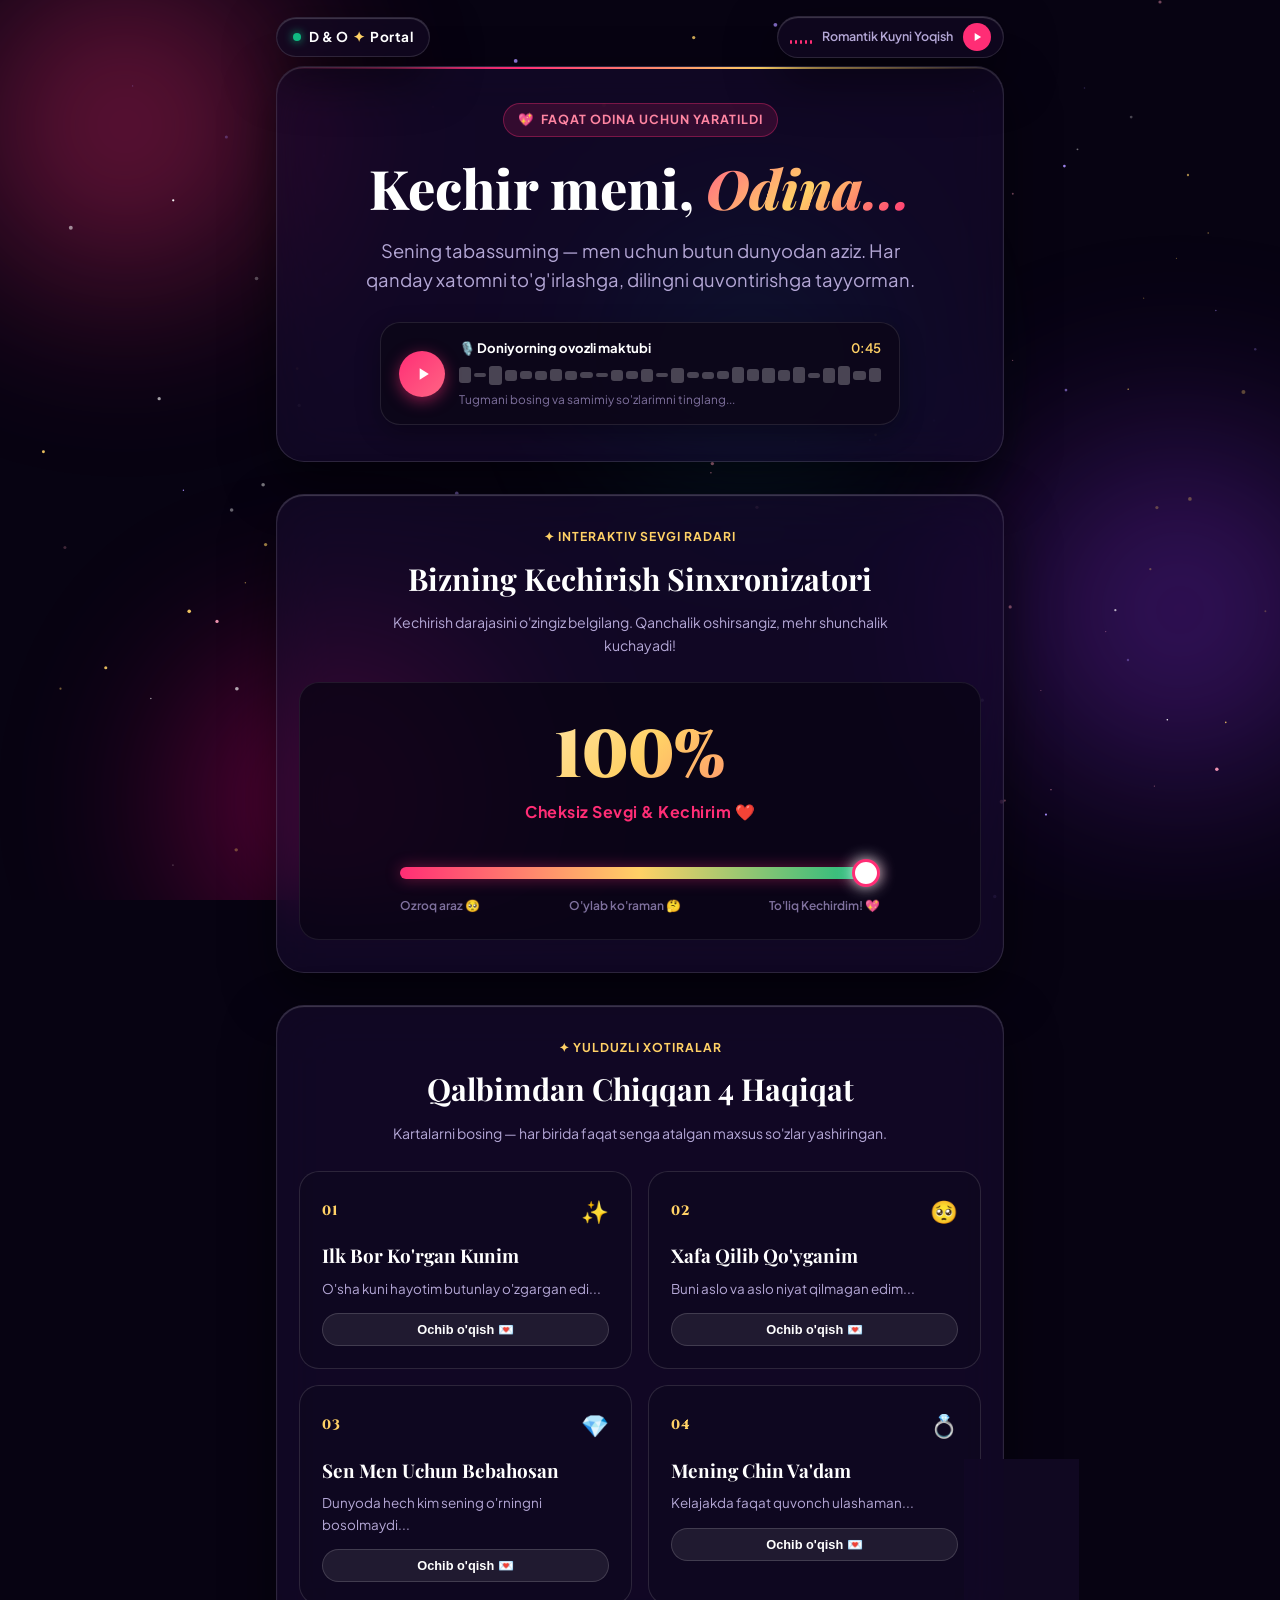
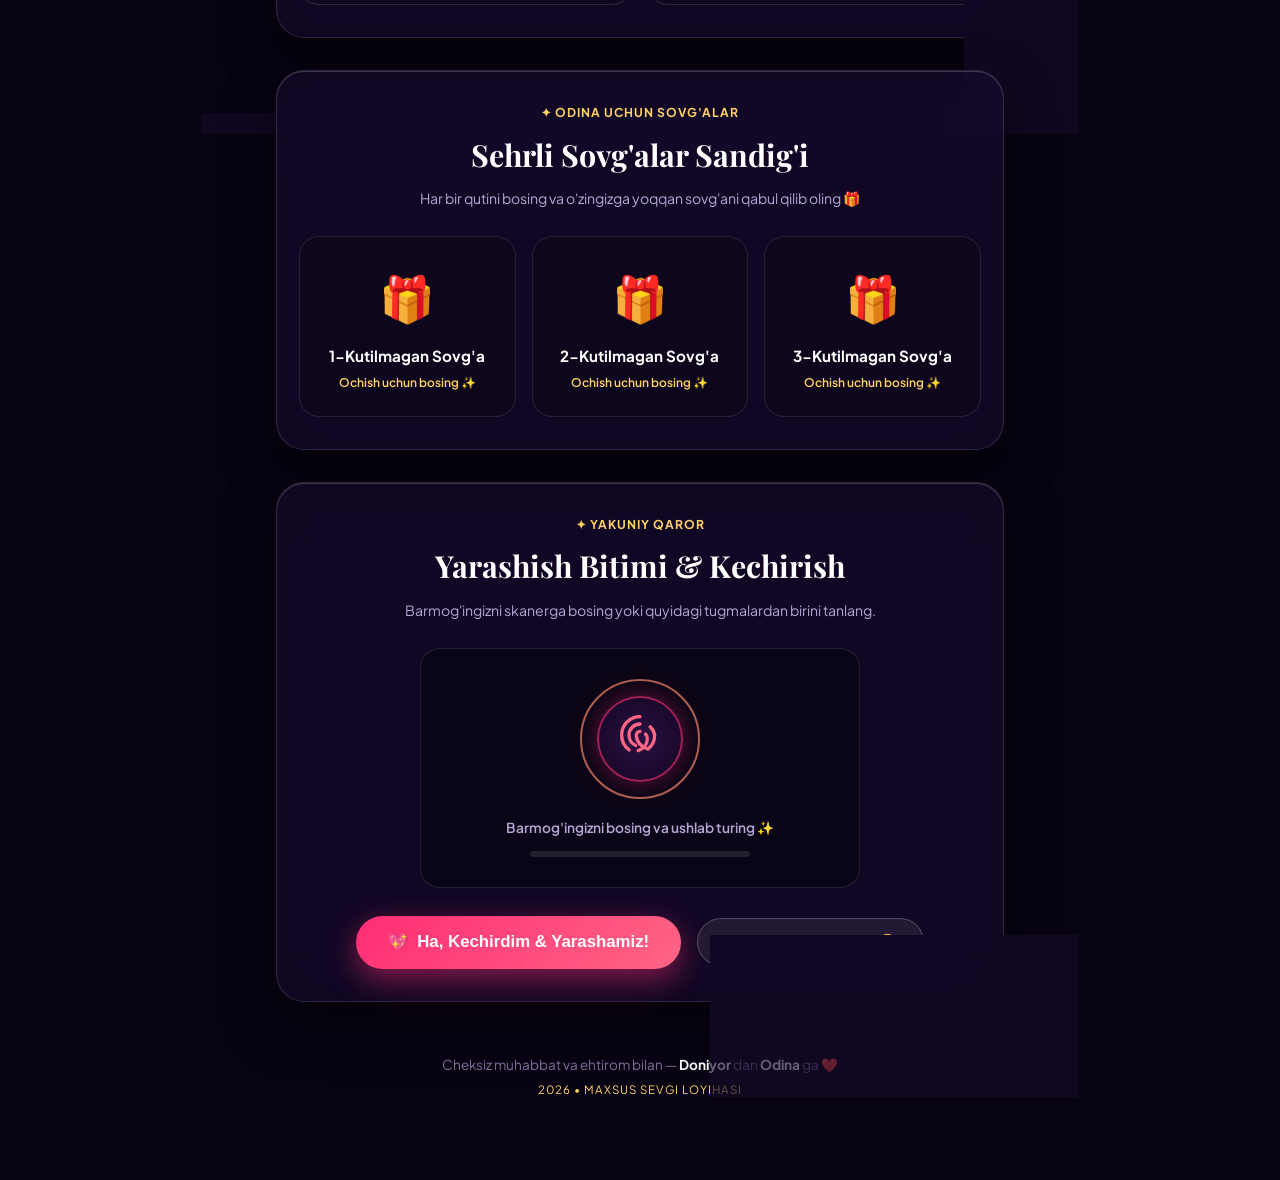
==== commit 93c7673a: "feat: Brand new VisionOS Cyber-Aura interactive romantic portal for Doniyor & Odina" ====
--- a/doniyor-odina/index.html
+++ b/doniyor-odina/index.html
@@ -1,408 +1,333 @@
 <!DOCTYPE html>
 <html lang="uz">
 <head>
-  <meta charset="UTF-8">
-  <meta name="viewport" content="width=device-width, initial-scale=1.0, maximum-scale=5.0, viewport-fit=cover">
-  <meta name="theme-color" content="#0d0414">
-  <meta name="apple-mobile-web-app-capable" content="yes">
-  <meta name="apple-mobile-web-app-status-bar-style" content="black-translucent">
-  <title>Odina uchun Maxsus... 🌹 | Doniyor</title>
-  
-  <!-- Favicon -->
-  <link rel="icon" href="data:image/svg+xml,<svg xmlns=%22http://www.w3.org/2000/svg%22 viewBox=%220 0 100 100%22><text y=%22.9em%22 font-size=%2290%22>💖</text></svg>">
-
-  <!-- World-Class Google Fonts -->
+  <meta charset="UTF-8" />
+  <meta name="viewport" content="width=device-width, initial-scale=1.0, maximum-scale=1.0, user-scalable=no" />
+  <title>Doniyor & Odina | Kechirim va Muhabbat Portali ❤️</title>
+  <meta name="description" content="Doniyorning Odinaga bag'ishlangan samimiy va zamonaviy sevgi portali" />
+  <meta name="theme-color" content="#090514" />
   <link rel="preconnect" href="https://fonts.googleapis.com">
   <link rel="preconnect" href="https://fonts.gstatic.com" crossorigin>
-  <link href="https://fonts.googleapis.com/css2?family=Cinzel:wght@600;700;800;900&family=Dancing+Script:wght@600;700&family=Great+Vibes&family=Plus+Jakarta+Sans:wght@300;400;500;600;700;800&family=Playfair+Display:ital,wght@0,500;0,600;0,700;1,400;1,600&display=swap" rel="stylesheet">
-
-  <link rel="stylesheet" href="style.css?v=4.0">
+  <link href="https://fonts.googleapis.com/css2?family=Plus+Jakarta+Sans:wght@300;400;500;600;700;800;900&family=Playfair+Display:ital,wght@0,600;0,800;1,600&family=Cinzel:wght@600;700;900&display=swap" rel="stylesheet">
+  <link rel="stylesheet" href="style.css?v=5.0" />
 </head>
 <body>
 
-  <!-- Ambient Luxury Canvas (Stars, Rose Petals & Golden Bokeh) -->
-  <canvas id="ambientCanvas"></canvas>
-  <div id="petalContainer" aria-hidden="true"></div>
-
-  <!-- Ambient Light Auroras -->
-  <div class="aurora-glow aurora-rose" aria-hidden="true"></div>
-  <div class="aurora-glow aurora-gold" aria-hidden="true"></div>
-  <div class="aurora-glow aurora-violet" aria-hidden="true"></div>
-
-  <!-- Top Luxury Glass Navbar -->
-  <header class="luxury-navbar">
-    <div class="nav-brand">
-      <span class="brand-gem">💍</span>
-      <span class="brand-text">Odina &amp; Doniyor</span>
+  <!-- Dynamic Animated Aurora & Cosmic Starfield -->
+  <div class="aura-bg">
+    <div class="aura-orb orb-1"></div>
+    <div class="aura-orb orb-2"></div>
+    <div class="aura-orb orb-3"></div>
+    <div class="aura-orb orb-4"></div>
+  </div>
+  <canvas id="cosmosCanvas"></canvas>
+
+  <!-- Interactive Floating Stardust Cursor Layer -->
+  <canvas id="stardustCanvas"></canvas>
+
+  <!-- Top Glass Status Bar / Audio Island -->
+  <header class="top-nav">
+    <div class="nav-pill">
+      <div class="pulse-dot"></div>
+      <span class="nav-names">D & O <span class="nav-sparkle">✦</span> Portal</span>
     </div>
 
-    <!-- Music Player Controller -->
-    <div class="nav-music-pill" id="musicToggle" role="button" tabindex="0" title="Musiqani yoqish / o'chirish">
-      <div class="disc-icon-wrap">
-        <span class="disc-emoji">🎵</span>
-      </div>
-      <div class="audio-equalizer">
+    <!-- Dynamic Audio Island -->
+    <div class="audio-island" id="audioIsland" title="Musiqani yoqish / o'chirish">
+      <div class="music-wave" id="musicWave">
         <span></span><span></span><span></span><span></span><span></span>
       </div>
-      <span class="music-pill-label">Melodiya: Romantika</span>
+      <span class="music-title" id="musicTitle">Romantik Kuyni Yoqish</span>
+      <button class="audio-btn" id="audioToggleBtn" aria-label="Musiqa">
+        <svg class="icon-play" id="playIcon" viewBox="0 0 24 24" fill="currentColor">
+          <path d="M8 5v14l11-7z"/>
+        </svg>
+        <svg class="icon-pause" id="pauseIcon" viewBox="0 0 24 24" fill="currentColor" style="display:none;">
+          <path d="M6 19h4V5H6v14zm8-14v14h4V5h-4z"/>
+        </svg>
+      </button>
     </div>
   </header>
 
-  <!-- MAIN EXPERIENCE WRAPPER -->
-  <main class="luxury-main">
-
-    <!-- HERO SECTION: GLOWING 3D CRYSTAL HEART PORTAL -->
-    <section class="heart-portal-hero" id="portalSection">
-      <div class="royal-pill-badge">
-        <span class="badge-spark">✨</span> Maxsus Bag'ishlov • Faqat Odina Uchun <span class="badge-spark">✨</span>
-      </div>
-
-      <h1 class="portal-main-heading">
-        Kechirasizmi, <span class="shimmer-text">Odina?</span>
+  <!-- Main Scrollable App Container -->
+  <main class="app-container">
+
+    <!-- HERO SECTION: The Cinematic Confession -->
+    <section class="hero-card">
+      <div class="badge-tag">
+        <span class="badge-icon">💖</span>
+        <span>Faqat Odina Uchun Yaratildi</span>
+      </div>
+
+      <h1 class="hero-title">
+        Kechir meni, <span class="shimmer-text">Odina...</span>
       </h1>
+
+      <p class="hero-subtitle">
+        Sening tabassuming — men uchun butun dunyodan aziz. Har qanday xatomni to'g'irlashga, dilingni quvontirishga tayyorman.
+      </p>
+
+      <!-- Simulated Interactive Voice Note Player -->
+      <div class="voice-card" id="voiceCard">
+        <button class="voice-play-btn" id="voicePlayBtn">
+          <svg viewBox="0 0 24 24" fill="currentColor"><path d="M8 5v14l11-7z"/></svg>
+        </button>
+        <div class="voice-details">
+          <div class="voice-meta">
+            <span class="voice-name">🎙️ Doniyorning ovozli maktubi</span>
+            <span class="voice-duration" id="voiceDuration">0:45</span>
+          </div>
+          <div class="voice-waveform" id="voiceWaveform">
+            <!-- Dynamic Soundwave Bars generated by JS -->
+          </div>
+          <div class="voice-subtitle" id="voiceSubtitle">Tugmani bosing va samimiy so'zlarimni tinglang...</div>
+        </div>
+      </div>
+    </section>
+
+    <!-- INTERACTIVE SECTION 1: Heart Sync Meter / Sevgi Sinxronizatori -->
+    <section class="glass-section sync-section">
+      <div class="section-header">
+        <span class="section-tag">✦ Interaktiv Sevgi Radari</span>
+        <h2 class="section-title">Bizning Kechirish Sinxronizatori</h2>
+        <p class="section-desc">Kechirish darajasini o'zingiz belgilang. Qanchalik oshirsangiz, mehr shunchalik kuchayadi!</p>
+      </div>
+
+      <div class="sync-tuner-box">
+        <div class="sync-meter-visual">
+          <div class="sync-glow-ring" id="syncGlowRing"></div>
+          <div class="sync-percent" id="syncPercent">100%</div>
+          <div class="sync-mood-label" id="syncMoodLabel">Cheksiz Sevgi & Kechirim ❤️</div>
+        </div>
+
+        <div class="slider-wrapper">
+          <input type="range" id="loveSlider" min="0" max="100" value="100" class="love-range" />
+          <div class="slider-labels">
+            <span>Ozroq araz 🥺</span>
+            <span>O'ylab ko'raman 🤔</span>
+            <span>To'liq Kechirdim! 💖</span>
+          </div>
+        </div>
+      </div>
+    </section>
+
+    <!-- INTERACTIVE SECTION 2: 4 VisionOS Holographic Story Cards -->
+    <section class="glass-section stories-section">
+      <div class="section-header">
+        <span class="section-tag">✦ Yulduzli Xotiralar</span>
+        <h2 class="section-title">Qalbimdan Chiqqan 4 Haqiqat</h2>
+        <p class="section-desc">Kartalarni bosing — har birida faqat senga atalgan maxsus so'zlar yashiringan.</p>
+      </div>
+
+      <div class="cards-grid">
+        <!-- Card 1 -->
+        <div class="holo-card" data-card="1">
+          <div class="card-glow"></div>
+          <div class="card-inner">
+            <div class="card-header">
+              <span class="card-num">01</span>
+              <span class="card-emoji">✨</span>
+            </div>
+            <h3 class="card-title">Ilk Bor Ko'rgan Kunim</h3>
+            <p class="card-short">O'sha kuni hayotim butunlay o'zgargan edi...</p>
+            <div class="card-secret">
+              "Seni birinchi bor ko'rganimda ko'zlaringdagi samimiylik va jarangdor kulgung meni sehrlab qo'ygan. Shu paytgacha ko'rgan eng go'zal insonimsan."
+            </div>
+            <button class="card-action-btn">Ochib o'qish 💌</button>
+          </div>
+        </div>
+
+        <!-- Card 2 -->
+        <div class="holo-card" data-card="2">
+          <div class="card-glow"></div>
+          <div class="card-inner">
+            <div class="card-header">
+              <span class="card-num">02</span>
+              <span class="card-emoji">🥺</span>
+            </div>
+            <h3 class="card-title">Xafa Qilib Qo'yganim</h3>
+            <p class="card-short">Buni aslo va aslo niyat qilmagan edim...</p>
+            <div class="card-secret">
+              "Sening ko'zlaringda xafalik yoki ranjish ko'rish — menga eng og'ir jazo. Bilmasdan yoki e'tiborsizlik qilib dilingni og'ritgan bo'lsam, ming bor uzr so'rayman."
+            </div>
+            <button class="card-action-btn">Ochib o'qish 💌</button>
+          </div>
+        </div>
+
+        <!-- Card 3 -->
+        <div class="holo-card" data-card="3">
+          <div class="card-glow"></div>
+          <div class="card-inner">
+            <div class="card-header">
+              <span class="card-num">03</span>
+              <span class="card-emoji">💎</span>
+            </div>
+            <h3 class="card-title">Sen Men Uchun Bebahosan</h3>
+            <p class="card-short">Dunyoda hech kim sening o'rningni bosolmaydi...</p>
+            <div class="card-secret">
+              "Sen shunchaki qiz emassan — sen mening eng yaqin sirdoshim, quvonchim, hayotimdagi eng go'zal mo'jizasan. Sening mehring menga kuch beradi."
+            </div>
+            <button class="card-action-btn">Ochib o'qish 💌</button>
+          </div>
+        </div>
+
+        <!-- Card 4 -->
+        <div class="holo-card" data-card="4">
+          <div class="card-glow"></div>
+          <div class="card-inner">
+            <div class="card-header">
+              <span class="card-num">04</span>
+              <span class="card-emoji">💍</span>
+            </div>
+            <h3 class="card-title">Mening Chin Va'dam</h3>
+            <p class="card-short">Kelajakda faqat quvonch ulashaman...</p>
+            <div class="card-secret">
+              "Va'da beraman, bundan buyon seni faqat tabassum qilishga, o'zingni baxtli his qilishingga sababchi bo'laman. Hech qachon xafa qilmayman!"
+            </div>
+            <button class="card-action-btn">Ochib o'qish 💌</button>
+          </div>
+        </div>
+      </div>
+    </section>
+
+    <!-- INTERACTIVE SECTION 3: 3 Mystery Gift Boxes -->
+    <section class="glass-section gifts-section">
+      <div class="section-header">
+        <span class="section-tag">✦ Odina Uchun Sovg'alar</span>
+        <h2 class="section-title">Sehrli Sovg'alar Sandig'i</h2>
+        <p class="section-desc">Har bir qutini bosing va o'zingizga yoqqan sovg'ani qabul qilib oling 🎁</p>
+      </div>
+
+      <div class="gifts-grid">
+        <!-- Gift 1 -->
+        <div class="gift-box" id="gift1" data-opened="false">
+          <div class="gift-icon-wrap">🎁</div>
+          <h4 class="gift-title">1-Kutilmagan Sovg'a</h4>
+          <p class="gift-hint">Ochish uchun bosing ✨</p>
+          <div class="gift-revealed">
+            <div class="revealed-icon">🌹🌹🌹</div>
+            <h5>101 ta Yulduzli Atirgul</h5>
+            <p>Dunyodagi barcha gullar sening go'zalliging oldida ojiz!</p>
+          </div>
+        </div>
+
+        <!-- Gift 2 -->
+        <div class="gift-box" id="gift2" data-opened="false">
+          <div class="gift-icon-wrap">🎁</div>
+          <h4 class="gift-title">2-Kutilmagan Sovg'a</h4>
+          <p class="gift-hint">Ochish uchun bosing ✨</p>
+          <div class="gift-revealed">
+            <div class="revealed-icon">🍰☕🍓</div>
+            <h5>Cheksiz Shirinlik & Qahva</h5>
+            <p>Doniyor hisobidan istalgan vaqtda va istalgan joyda mazali sovg'alar!</p>
+          </div>
+        </div>
+
+        <!-- Gift 3 -->
+        <div class="gift-box" id="gift3" data-opened="false">
+          <div class="gift-icon-wrap">🎁</div>
+          <h4 class="gift-title">3-Kutilmagan Sovg'a</h4>
+          <p class="gift-hint">Ochish uchun bosing ✨</p>
+          <div class="gift-revealed">
+            <div class="revealed-icon">👑✨💖</div>
+            <h5>Koinot Malikasi Sertifikati</h5>
+            <p>Rasman tasdiqlangan: Odina — eng shirin va eng go'zal qiz!</p>
+          </div>
+        </div>
+      </div>
+    </section>
+
+    <!-- INTERACTIVE SECTION 4: Biometric Reconciliation Scanner & Decision Arena -->
+    <section class="glass-section scanner-section" id="decisionSection">
+      <div class="section-header">
+        <span class="section-tag">✦ Yakuniy Qaror</span>
+        <h2 class="section-title">Yarashish Bitimi & Kechirish</h2>
+        <p class="section-desc">Barmog'ingizni skanerga bosing yoki quyidagi tugmalardan birini tanlang.</p>
+      </div>
+
+      <!-- Biometric Scanner Module -->
+      <div class="biometric-box" id="biometricBox">
+        <div class="scanner-rings">
+          <div class="ring-pulse"></div>
+          <div class="ring-pulse r2"></div>
+          <div class="scanner-button" id="scannerBtn">
+            <div class="fingerprint-icon">
+              <svg viewBox="0 0 24 24" fill="none" stroke="currentColor" stroke-width="1.8">
+                <path d="M12 2a10 10 0 0 0-10 10c0 3.3 1.6 6.3 4.1 8.2" stroke-linecap="round"/>
+                <path d="M12 6a6 6 0 0 0-6 6c0 2.5 1.5 4.8 3.7 5.7" stroke-linecap="round"/>
+                <path d="M12 10a2 2 0 0 0-2 2c0 3.5 2.5 6.5 6 7.5" stroke-linecap="round"/>
+                <path d="M17.5 7.5A8 8 0 0 1 20 12c0 3.1-1.4 5.9-3.7 7.7" stroke-linecap="round"/>
+                <path d="M15 11.5A3 3 0 0 1 16 14c0 3-2 5.5-5 6.5" stroke-linecap="round"/>
+              </svg>
+            </div>
+            <div class="scan-glow-line" id="scanGlowLine"></div>
+          </div>
+        </div>
+
+        <div class="scan-status-text" id="scanStatusText">
+          Barmog'ingizni bosing va ushlab turing ✨
+        </div>
+
+        <div class="scan-progress-bar">
+          <div class="scan-progress-fill" id="scanProgressFill"></div>
+        </div>
+      </div>
+
+      <!-- Alternate Decision Buttons -->
+      <div class="decision-arena">
+        <button class="btn-forgive-hero" id="btnForgiveDirect">
+          <span class="btn-sparkle">💖</span> Ha, Kechirdim & Yarashamiz!
+        </button>
+        <button class="btn-decline-dodger" id="btnDecline">
+          Yo'q, hali arazdaman 😒
+        </button>
+      </div>
+      <div class="dodge-bubble" id="dodgeBubble">Qochib ketdim! 😂</div>
+    </section>
+
+    <!-- Footer Note -->
+    <footer class="app-footer">
+      <p>Cheksiz muhabbat va ehtirom bilan — <strong>Doniyor</strong> dan <strong>Odina</strong> ga ❤️</p>
+      <div class="footer-tag">2026 • Maxsus Sevgi Loyihasi</div>
+    </footer>
+
+  </main>
+
+  <!-- VICTORY OVERLAY / RECONCILIATION MODAL -->
+  <div class="victory-modal" id="victoryModal">
+    <div class="modal-backdrop"></div>
+    <div class="modal-card">
+      <div class="modal-badge">🎉 RASMIY YARASHILDI! 🎉</div>
       
-      <p class="portal-sub-heading">
-        Bu oddiy veb-sahifa emas... Bu senga bo'lgan samimiy muhabbatim va chin dildan uzrim bitilgan sehrli qalbdir.
+      <div class="modal-heart-anim">
+        <span class="big-heart">💖</span>
+        <div class="stars-cluster">✨ ⭐ 🌟 💫 ✦</div>
+      </div>
+
+      <h2 class="modal-title">Rahmat senga, Odinam! 🥰</h2>
+      <p class="modal-text">
+        Meni kechirganing va tabassuming bilan dunyomni yoritganing uchun tashakkur! <br/>
+        Endi biz har doimgidan ham baxtli bo'lamiz! ❤️
       </p>
 
-      <!-- 3D Heart Crystal Sphere -->
-      <div class="heart-crystal-wrapper">
-        <div class="heart-crystal-orb" id="heartPortal" role="button" tabindex="0" aria-label="Qalbni ochish uchun bosing">
-          <div class="orb-outer-ring ring-1"></div>
-          <div class="orb-outer-ring ring-2"></div>
-          <div class="orb-outer-ring ring-3"></div>
-          
-          <div class="crystal-heart-center">
-            <span class="heart-emoji-large">💖</span>
-            <div class="heart-monogram">O &amp; D</div>
-          </div>
-          
-          <div class="orb-glow-flare"></div>
-        </div>
-      </div>
-
-      <div class="portal-tap-cue" id="portalTapCue">
-        <span class="tap-finger-icon">👆</span>
-        <p>Qalbim eshigini ochish uchun <strong>yurak ustiga bosing</strong></p>
-      </div>
-    </section>
-
-    <!-- REVEALED CONTENT SHOWCASE (Opens on Heart Tap) -->
-    <div class="experience-showcase" id="experienceShowcase">
-
-      <!-- LUXURY TAB SWITCHER -->
-      <nav class="luxury-tab-bar" id="tabBar" role="tablist">
-        <button class="tab-btn active" data-tab="tabLetter" role="tab" aria-selected="true">
-          <span class="tab-icon">💌</span>
-          <span class="tab-title">1. Maktub</span>
-        </button>
-        <button class="tab-btn" data-tab="tabReasons" role="tab" aria-selected="false">
-          <span class="tab-icon">💎</span>
-          <span class="tab-title">2. 5 Sabab</span>
-        </button>
-        <button class="tab-btn" data-tab="tabGarden" role="tab" aria-selected="false">
-          <span class="tab-icon">🌹</span>
-          <span class="tab-title">3. 101 Atirgul</span>
-        </button>
-        <button class="tab-btn" data-tab="tabGame" role="tab" aria-selected="false">
-          <span class="tab-icon">🥺</span>
-          <span class="tab-title">4. Kechirish</span>
-        </button>
-      </nav>
-
-      <!-- TAB 1: ROYAL LOVE LETTER -->
-      <section class="tab-panel active" id="tabLetter" role="tabpanel">
-        <div class="luxury-crystal-card">
-          <!-- Gold Ornaments -->
-          <div class="card-ornament top-l">⚜️</div>
-          <div class="card-ornament top-r">⚜️</div>
-          <div class="card-ornament bot-l">⚜️</div>
-          <div class="card-ornament bot-r">⚜️</div>
-
-          <div class="letter-top-meta">
-            <div class="meta-greeting-wrap">
-              <span class="meta-step-tag">✨ 1-BOSQICH: CHIN DILDAN IZHOR ✨</span>
-              <h2 class="meta-greeting">Mehribonim, Odina...</h2>
-            </div>
-            <div class="meta-date-badge" id="currentDate"></div>
-          </div>
-
-          <article class="letter-main-text">
-            <p class="letter-intro">
-              <span class="gold-dropcap">B</span>ilaman, oramizda kichik tushunmovchilik bo'lib o'tdi va mening ba'zi noo'rin gaplarim yoki e'tiborsizligim sababli seni ranjitib qo'ydim. Ammo ishon, bu dunyoda seni xafa qilish men eng oxirgi xohlagan narsadir...
-            </p>
-
-            <p>
-              Inson o'zi uchun eng qadrli, eng nozik va eng beg'ubor insoni bilan arazlashib qolganda, hayot qanchalar rangsiz va ma'nosiz bo'lib qolishini har daqiqa his qilyapman. Sen mening hayotimdagi eng iliq quyosh, eng go'zal tabassum va eng qadrli mo'jizamsan.
-            </p>
-
-            <blockquote class="rose-gold-quote">
-              <span class="quote-icon">❝</span>
-              <p>"Kichik arazlar vaqt o'tib ketadi, ammo qalbimdagi senga bo'lgan cheksiz samimiy mehrim har qanday xafagarchilikdan ming chandon ustundir..."</p>
-              <span class="quote-icon right">❞</span>
-            </blockquote>
-
-            <p>
-              Seni chin yurakdan yaxshi ko'raman va ranjitgan har bir lahzam uchun ming bor <strong>chin dildan uzr so'rayman</strong>. Kel, o'rtamizdagi barcha ginani shu yerda unutaylik va birgalikda yana quvnoq kunlarimizga qaytaylik, maylimi? ❤️
-            </p>
-          </article>
-
-          <footer class="letter-signature-block">
-            <div class="sign-text-wrap">
-              <span class="sign-caption">Seni cheksiz qadrlaydigan:</span>
-              <span class="sign-handwritten">Doniyor</span>
-            </div>
-            <div class="sign-heart-stamp">💌</div>
-          </footer>
-
-          <div class="panel-bottom-nav">
-            <button class="nav-forward-btn" data-next="tabReasons">
-              <span>2-Qism: 5 ta Oltin Sabab</span>
-              <span class="btn-chevron">💎 ➡️</span>
-            </button>
-          </div>
-        </div>
-      </section>
-
-      <!-- TAB 2: 5 GOLDEN REASONS -->
-      <section class="tab-panel" id="tabReasons" role="tabpanel">
-        <div class="panel-header-block">
-          <span class="panel-badge-pill">💎 2-BOSQICH: QALBIM HAQIQATLARI 💎</span>
-          <h2 class="panel-main-title">Nega aynan sen, Odina?</h2>
-          <p class="panel-sub-desc">Har bir kartochkani bosing va nima uchun sen mening yagona tanlovim ekaningni bilib oling:</p>
-        </div>
-
-        <div class="reasons-cards-container">
-          
-          <!-- Card 1 -->
-          <div class="hologram-card" role="button" tabindex="0" data-card-id="1">
-            <div class="hologram-card-inner">
-              <div class="hologram-face hologram-front">
-                <div class="face-number">01</div>
-                <div class="face-emoji">✨</div>
-                <h3 class="face-title">Beg'ubor Tabassuming</h3>
-                <span class="face-cue">Ochish uchun bosing 👆</span>
-              </div>
-              <div class="hologram-face hologram-back">
-                <div class="back-star">🌟</div>
-                <p>Sen jilmayganingda dunyodagi butun tashvishlarim bir soniyada yo'qolgandek bo'ladi. Sening tabassuming — qalbimning eng sokin kuyi.</p>
-                <span class="back-cue">Orqaga qaytarish 🔄</span>
-              </div>
-            </div>
-          </div>
-
-          <!-- Card 2 -->
-          <div class="hologram-card" role="button" tabindex="0" data-card-id="2">
-            <div class="hologram-card-inner">
-              <div class="hologram-face hologram-front">
-                <div class="face-number">02</div>
-                <div class="face-emoji">🌸</div>
-                <h3 class="face-title">Samimiy Qalbing</h3>
-                <span class="face-cue">Ochish uchun bosing 👆</span>
-              </div>
-              <div class="hologram-face hologram-back">
-                <div class="back-star">💖</div>
-                <p>Sening mehring, soxtaliksiz tabiating va nozik qalbing har qanday insonni maftun etadi. Sen bu dunyoning eng yaxshi insonisan.</p>
-                <span class="back-cue">Orqaga qaytarish 🔄</span>
-              </div>
-            </div>
-          </div>
-
-          <!-- Card 3 -->
-          <div class="hologram-card" role="button" tabindex="0" data-card-id="3">
-            <div class="hologram-card-inner">
-              <div class="hologram-face hologram-front">
-                <div class="face-number">03</div>
-                <div class="face-emoji">⏳</div>
-                <h3 class="face-title">Har Bir Daqiqa</h3>
-                <span class="face-cue">Ochish uchun bosing 👆</span>
-              </div>
-              <div class="hologram-face hologram-back">
-                <div class="back-star">💫</div>
-                <p>Sen bilan o'tgan oddiygina suhbat ham umrimning eng yorqin, eng qadrli xotirasiga aylanadi. Sen borsanki, hayotim go'zal.</p>
-                <span class="back-cue">Orqaga qaytarish 🔄</span>
-              </div>
-            </div>
-          </div>
-
-          <!-- Card 4 -->
-          <div class="hologram-card" role="button" tabindex="0" data-card-id="4">
-            <div class="hologram-card-inner">
-              <div class="hologram-face hologram-front">
-                <div class="face-number">04</div>
-                <div class="face-emoji">👑</div>
-                <h3 class="face-title">Yagona Tanlovim</h3>
-                <span class="face-cue">Ochish uchun bosing 👆</span>
-              </div>
-              <div class="hologram-face hologram-back">
-                <div class="back-star">🌹</div>
-                <p>Minglab insonlar orasida qalbim faqat seni tanlagan. Sening o'rningni bu dunyoda hech kim va hech narsa bosa olmaydi.</p>
-                <span class="back-cue">Orqaga qaytarish 🔄</span>
-              </div>
-            </div>
-          </div>
-
-          <!-- Card 5 -->
-          <div class="hologram-card" role="button" tabindex="0" data-card-id="5">
-            <div class="hologram-card-inner">
-              <div class="hologram-face hologram-front">
-                <div class="face-number">05</div>
-                <div class="face-emoji">💍</div>
-                <h3 class="face-title">Go'zal Kelajagimiz</h3>
-                <span class="face-cue">Ochish uchun bosing 👆</span>
-              </div>
-              <div class="hologram-face hologram-back">
-                <div class="back-star">🌟</div>
-                <p>Oldimizda hali birgalikda erishadigan yuksak orzularimiz, birga quvonadigan baxtli onlari bor. Sen bilan har bir qadam baxt!</p>
-                <span class="back-cue">Orqaga qaytarish 🔄</span>
-              </div>
-            </div>
-          </div>
-
-        </div>
-
-        <div class="panel-bottom-nav">
-          <button class="nav-forward-btn" data-next="tabGarden">
-            <span>3-Qism: 101 Atirgul Bog'i</span>
-            <span class="btn-chevron">🌹 ➡️</span>
-          </button>
-        </div>
-      </section>
-
-      <!-- TAB 3: 101 ROSES GARDEN -->
-      <section class="tab-panel" id="tabGarden" role="tabpanel">
-        <div class="garden-sanctuary-box">
-          <div class="panel-header-block">
-            <span class="panel-badge-pill">🌹 3-BOSQICH: SEVGI BOG'I 🌹</span>
-            <h2 class="panel-main-title">Odina uchun 101 Atirgul</h2>
-            <p class="panel-sub-desc">Bog' maydoniga bosing va siz uchun atalgan sehrli gullarni birma-bir oching:</p>
-          </div>
-
-          <!-- Rose Progress Bar -->
-          <div class="garden-progress-wrapper">
-            <div class="progress-info-row">
-              <span class="info-label">Odinaga ekilgan atirgullar:</span>
-              <div class="info-digits">
-                <strong class="digits-now" id="roseCount">0</strong>
-                <span class="digits-max">/ 101 ta 🌹</span>
-              </div>
-            </div>
-
-            <div class="progress-track-gold">
-              <div class="progress-fill-gradient" id="roseProgress"></div>
-              <div class="progress-shimmer"></div>
-            </div>
-          </div>
-
-          <!-- Meadow Planting Stage -->
-          <div class="interactive-meadow" id="gardenStage">
-            <div class="meadow-empty-text" id="gardenPrompt">
-              <span class="sprout-symbol">🌱</span>
-              <p>Pastdagi tugmani bosing yoki to'g'ridan-to'g'ri maydonga teging...</p>
-            </div>
-          </div>
-
-          <!-- Action Buttons -->
-          <div class="meadow-control-btns">
-            <button class="btn-plant-single" id="plantRoseBtn">
-              <span class="btn-icon-bloom">🌹</span>
-              <span>Atirgul Qo'shish (+1)</span>
-            </button>
-            <button class="btn-plant-all" id="autoPlantBtn">
-              <span>✨ Barcha 101 Atirgulni Ochish</span>
-            </button>
-          </div>
-
-          <div class="panel-bottom-nav">
-            <button class="nav-forward-btn" data-next="tabGame">
-              <span>4-Qism: Hal Qiluvchi Savol</span>
-              <span class="btn-chevron">🥺 ➡️</span>
-            </button>
-          </div>
-        </div>
-      </section>
-
-      <!-- TAB 4: FORGIVENESS GAME ARENA -->
-      <section class="tab-panel" id="tabGame" role="tabpanel">
-        <div class="game-sanctuary-card" id="forgivenessSection">
-          <div class="game-royal-tag">🥺 HAL QILUVCHI BOSQICH 🥺</div>
-          
-          <h2 class="game-big-title">Doniyorni kechirasizmi? 🥰</h2>
-          
-          <p class="game-lead-desc">
-            Rostini ayting, arazlashib o'tirishni to'xtatib yana yarashamizmi?
-          </p>
-
-          <!-- Interactive Dodge Arena -->
-          <div class="dodge-arena-box" id="buttonsArena">
-            <button class="choice-btn yes-choice" id="yesBtn">
-              <span class="pulse-heart">💚</span>
-              <span>Ha, kechirdim ❤️</span>
-            </button>
-
-            <button class="choice-btn no-choice" id="noBtn">
-              <span>💔 Yo'q 😤</span>
-            </button>
-          </div>
-
-          <div class="arena-dialogue-text" id="attemptsComment"></div>
-        </div>
-      </section>
-
-    </div>
-
-  </main>
-
-  <!-- VICTORY CELEBRATION MODAL (ROYAL LOVE DECREE) -->
-  <div class="victory-modal-popup" id="victoryModal" role="dialog" aria-modal="true" aria-hidden="true">
-    <div class="modal-glass-underlay"></div>
-    
-    <div class="royal-decree-box">
-      <div class="decree-crown-icon">👑</div>
-      <div class="decree-badge-tag">🎉 YURAKLARIMIZ BIRGA! 💖</div>
-      
-      <h2 class="decree-headline">Rahmat, Mehribonim Odina! 🥰</h2>
-      
-      <div class="decree-content-body">
-        <p class="decree-message">
-          Bilar edim qalbingiz naqadar mehribon va pok ekanini! <br>
-          Hozir yuzingizda yoqimli tabassum paydo bo'ldi, shunday emasmi? <br>
-          Doniyor sizni juda-juda yaxshi ko'radi va bundan keyin faqat xursand qilishga so'z beradi! 🌹
-        </p>
-
-        <div class="decree-sweet-promise">
-          <span class="ring-emoji">💍</span>
-          <div class="promise-detail">
-            <strong>Kichik Va'da:</strong> Endi har qanday holatda ham sizni avaylayman va har doim birinchi bo'lib ko'nglingizni olaman! 😉✨
-          </div>
-        </div>
-      </div>
-
-      <div class="decree-action-footer">
-        <!-- Direct Instagram DM button with copy -->
-        <button class="instagram-dm-button" id="instagramSendBtn">
-          <svg class="ig-vector" viewBox="0 0 24 24" width="22" height="22" fill="currentColor">
+      <!-- Instagram Direct CTA -->
+      <div class="insta-cta-box">
+        <p class="insta-hint">Xushxabarni Instagramda Doniyorga yuboring:</p>
+        <button class="btn-insta-dm" id="btnInstaDM">
+          <svg class="insta-icon" viewBox="0 0 24 24" fill="currentColor">
             <path d="M12 2.163c3.204 0 3.584.012 4.85.07 3.252.148 4.771 1.691 4.919 4.919.058 1.265.069 1.645.069 4.849 0 3.205-.012 3.584-.069 4.849-.149 3.225-1.664 4.771-4.919 4.919-1.266.058-1.644.07-4.85.07-3.204 0-3.584-.012-4.849-.07-3.26-.149-4.771-1.699-4.919-4.92-.058-1.265-.07-1.644-.07-4.849 0-3.204.013-3.583.07-4.849.149-3.227 1.664-4.771 4.919-4.919 1.266-.057 1.645-.069 4.849-.069zm0-2.163c-3.259 0-3.667.014-4.947.072-4.358.2-6.78 2.618-6.98 6.98-.059 1.281-.073 1.689-.073 4.948 0 3.259.014 3.668.072 4.948.2 4.358 2.618 6.78 6.98 6.98 1.281.058 1.689.072 4.948.072 3.259 0 3.668-.014 4.948-.072 4.354-.2 6.782-2.618 6.979-6.98.059-1.28.073-1.689.073-4.948 0-3.259-.014-3.667-.072-4.947-.196-4.354-2.617-6.78-6.979-6.98-1.281-.059-1.69-.073-4.949-.073zm0 5.838c-3.403 0-6.162 2.759-6.162 6.162s2.759 6.163 6.162 6.163 6.162-2.759 6.162-6.163c0-3.403-2.759-6.162-6.162-6.162zm0 10.162c-2.209 0-4-1.79-4-4 0-2.209 1.791-4 4-4s4 1.791 4 4c0 2.21-1.791 4-4 4zm6.406-11.845c-.796 0-1.441.645-1.441 1.44s.645 1.44 1.441 1.44c.795 0 1.439-.645 1.439-1.44s-.644-1.44-1.439-1.44z"/>
           </svg>
-          <span>Doniyorga xabar jo'natish (Instagram)</span>
+          <span>Instagram orqali xabar berish 💖</span>
         </button>
-        
-        <div class="ig-copy-feedback" id="igCopyToast">
-          <span class="check-mark">✅</span> <em>"Doniyor, saytingni ko'rdim va seni kechirdim ❤️🥰"</em> nusxalandi! Instagram ochilmoqda...
-        </div>
-
-        <button class="modal-dismiss-btn" id="closeVictoryBtn">
-          Sahifaga qaytish 💕
-        </button>
-      </div>
+      </div>
+
+      <button class="btn-close-modal" id="btnCloseModal">Sahifani ko'rishda davom etish ✨</button>
     </div>
   </div>
 
-  <footer class="luxury-bottom-footer">
-    <div class="footer-gold-line"></div>
-    <p>Doniyor tomonidan cheksiz muhabbat va samimiyat bilan faqat Odina uchun yaratildi ❤️</p>
-  </footer>
-
-  <script src="script.js?v=4.0"></script>
+  <!-- Interactive Toast Notification -->
+  <div class="toast-notify" id="toastNotify"></div>
+
+  <script src="script.js?v=5.0"></script>
 </body>
 </html>
--- a/doniyor-odina/style.css
+++ b/doniyor-odina/style.css
@@ -1,40 +1,38 @@
-/* ========================================================
-   DONIYOR & ODINA: ROSE-GOLD & VELVET LUXURY EXPERIENCE
-   ======================================================== */
+/* ==========================================================================
+   DONIYOR & ODINA — VISION-OS / CYBER-AURA ROMANTIC EXPERIENCE
+   Ultra-Modern, Iridescent Frosted Glass, Ambient Glow & Mobile-First
+   ========================================================================== */
 
 :root {
-  --bg-deep: #0c0414;
-  --bg-velvet: #190826;
-  --bg-card: rgba(26, 11, 40, 0.7);
-  --bg-card-hover: rgba(38, 16, 58, 0.85);
+  --bg-dark: #070312;
+  --bg-card: rgba(22, 12, 42, 0.65);
+  --bg-card-hover: rgba(36, 18, 68, 0.85);
+  --glass-border: rgba(255, 255, 255, 0.12);
+  --glass-border-glow: rgba(255, 94, 150, 0.4);
+  --text-main: #ffffff;
+  --text-muted: #b4a7d6;
+  --text-dim: #7f719e;
   
-  --rose-gold-primary: #f59e0b;
-  --rose-gold-light: #fef08a;
-  --rose-gold-glow: rgba(245, 158, 11, 0.4);
-  --rose-gold-metallic: linear-gradient(135deg, #fef08a 0%, #f59e0b 50%, #b45309 100%);
+  --primary-pink: #ff2d75;
+  --primary-rose: #ff6584;
+  --primary-coral: #ff758c;
+  --primary-gold: #ffd166;
+  --primary-cyan: #4ecdc4;
+  --primary-purple: #9d4edd;
   
-  --rose-vivid: #ff2d6d;
-  --rose-soft: #ff75a0;
-  --rose-glow: rgba(255, 45, 109, 0.5);
-  --rose-gradient: linear-gradient(135deg, #ff2d6d 0%, #e11d48 50%, #9f1239 100%);
-
-  --emerald-green: #10b981;
-  --emerald-glow: rgba(16, 185, 129, 0.55);
-
-  --border-glass: rgba(255, 255, 255, 0.15);
-  --border-rose-gold: rgba(245, 158, 11, 0.38);
-  --shadow-royal: 0 30px 80px rgba(0, 0, 0, 0.75);
-
-  --font-serif: 'Playfair Display', Georgia, serif;
-  --font-cinzel: 'Cinzel', serif;
-  --font-sans: 'Plus Jakarta Sans', -apple-system, BlinkMacSystemFont, sans-serif;
-  --font-script: 'Dancing Script', cursive;
-  --font-royal: 'Great Vibes', cursive;
-}
-
-/* ========================================================
-   GLOBAL BASE & SMOOTH RESET
-   ======================================================== */
+  --font-main: 'Plus Jakarta Sans', -apple-system, BlinkMacSystemFont, 'Segoe UI', Roboto, sans-serif;
+  --font-display: 'Playfair Display', Georgia, serif;
+  --font-accent: 'Cinzel', serif;
+  
+  --radius-sm: 12px;
+  --radius-md: 20px;
+  --radius-lg: 28px;
+  --radius-full: 9999px;
+  
+  --shadow-glass: 0 20px 50px rgba(0, 0, 0, 0.5), inset 0 1px 1px rgba(255, 255, 255, 0.2);
+  --shadow-neon: 0 0 35px rgba(255, 45, 117, 0.35);
+}
+
 *, *::before, *::after {
   margin: 0;
   padding: 0;
@@ -43,1460 +41,1152 @@
 }
 
 html {
+  font-size: 16px;
   scroll-behavior: smooth;
+}
+
+body {
+  font-family: var(--font-main);
+  background-color: var(--bg-dark);
+  color: var(--text-main);
+  min-height: 100vh;
   overflow-x: hidden;
-  width: 100%;
-  background-color: var(--bg-deep);
-}
-
-body {
-  font-family: var(--font-sans);
-  background-color: var(--bg-deep);
-  background-image: 
-    radial-gradient(circle at 50% 12%, #320d4f 0%, transparent 60%),
-    radial-gradient(circle at 10% 45%, #220838 0%, transparent 50%),
-    radial-gradient(circle at 90% 70%, #300c35 0%, transparent 50%),
-    radial-gradient(circle at 50% 95%, #180528 0%, var(--bg-deep) 100%);
-  background-attachment: fixed;
-  color: #f8fafc;
-  min-height: 100vh;
-  min-height: 100dvh;
-  overflow-x: hidden;
-  width: 100%;
   position: relative;
-  line-height: 1.7;
-  -webkit-font-smoothing: antialiased;
-}
-
-/* ========================================================
-   AMBIENT LUXURY CANVAS & AURORAS
-   ======================================================== */
-#ambientCanvas {
-  position: fixed;
-  inset: 0;
-  width: 100%;
-  height: 100%;
-  pointer-events: none;
-  z-index: 0;
-}
-
-#petalContainer {
-  position: fixed;
-  inset: 0;
-  pointer-events: none;
-  z-index: 1;
-  overflow: hidden;
-}
-
-.aurora-glow {
-  position: fixed;
-  border-radius: 50%;
-  filter: blur(100px);
-  pointer-events: none;
-  z-index: 0;
-  opacity: 0.3;
-  animation: auraFloat 18s ease-in-out infinite alternate;
-}
-
-.aurora-rose {
-  top: -10vw;
-  left: 20vw;
-  width: 45vw;
-  height: 45vw;
-  background: radial-gradient(circle, #ff2d6d, #7c3aed);
-}
-
-.aurora-gold {
-  top: 40vh;
-  right: -10vw;
-  width: 50vw;
-  height: 50vw;
-  background: radial-gradient(circle, #f59e0b, #e11d48);
-  animation-delay: -6s;
-}
-
-.aurora-violet {
-  bottom: -15vh;
-  left: -10vw;
-  width: 45vw;
-  height: 45vw;
-  background: radial-gradient(circle, #9333ea, #ec4899);
-  animation-delay: -12s;
-}
-
-@keyframes auraFloat {
-  0% { transform: translateY(0) scale(1) rotate(0deg); }
-  50% { transform: translateY(35px) scale(1.1) rotate(15deg); }
-  100% { transform: translateY(-25px) scale(0.95) rotate(-10deg); }
-}
-
-.falling-rose-petal {
-  position: absolute;
-  user-select: none;
-  animation: petalDrift 7.5s linear forwards;
-  opacity: 0.85;
-  filter: drop-shadow(0 0 8px var(--rose-glow));
-}
-
-@keyframes petalDrift {
-  0% {
-    transform: translateY(105vh) scale(0.4) rotate(0deg);
-    opacity: 0;
-  }
-  15% { opacity: 0.9; }
-  85% { opacity: 0.85; }
-  100% {
-    transform: translateY(-10vh) scale(1.15) rotate(360deg);
-    opacity: 0;
-  }
-}
-
-/* ========================================================
-   TOP LUXURY GLASS NAVBAR
-   ======================================================== */
-.luxury-navbar {
+  line-height: 1.6;
+}
+
+/* ==========================================================================
+   AURORA MESH BACKGROUND & COSMIC CANVAS
+   ========================================================================== */
+.aura-bg {
   position: fixed;
   top: 0;
   left: 0;
+  width: 100vw;
+  height: 100vh;
+  pointer-events: none;
+  z-index: 0;
+  overflow: hidden;
+}
+
+.aura-orb {
+  position: absolute;
+  border-radius: 50%;
+  filter: blur(90px);
+  opacity: 0.6;
+  animation: floatOrb 22s infinite alternate ease-in-out;
+}
+
+.orb-1 {
+  width: 450px;
+  height: 450px;
+  background: radial-gradient(circle, #ff2d75, transparent 70%);
+  top: -100px;
+  left: -100px;
+  animation-duration: 18s;
+}
+
+.orb-2 {
+  width: 500px;
+  height: 500px;
+  background: radial-gradient(circle, #7928ca, transparent 70%);
+  top: 40%;
+  right: -150px;
+  animation-duration: 25s;
+}
+
+.orb-3 {
+  width: 400px;
+  height: 400px;
+  background: radial-gradient(circle, #ff0080, transparent 70%);
+  bottom: -100px;
+  left: 10%;
+  animation-duration: 20s;
+}
+
+.orb-4 {
+  width: 350px;
+  height: 350px;
+  background: radial-gradient(circle, #00dfd8, transparent 70%);
+  top: 20%;
+  left: 45%;
+  opacity: 0.25;
+  animation-duration: 30s;
+}
+
+@keyframes floatOrb {
+  0% { transform: translate(0, 0) scale(1); }
+  50% { transform: translate(60px, 80px) scale(1.15); }
+  100% { transform: translate(-40px, -50px) scale(0.9); }
+}
+
+#cosmosCanvas, #stardustCanvas {
+  position: fixed;
+  top: 0;
+  left: 0;
+  width: 100vw;
+  height: 100vh;
+  pointer-events: none;
+  z-index: 1;
+}
+
+#stardustCanvas {
+  z-index: 2;
+}
+
+/* ==========================================================================
+   TOP NAVIGATION & DYNAMIC AUDIO ISLAND
+   ========================================================================== */
+.top-nav {
+  position: sticky;
+  top: 16px;
+  left: 0;
   width: 100%;
-  z-index: 1000;
+  padding: 0 16px;
   display: flex;
   justify-content: space-between;
   align-items: center;
-  padding: max(14px, env(safe-area-inset-top, 14px)) 24px 14px;
-  background: rgba(12, 4, 20, 0.75);
-  backdrop-filter: blur(22px);
-  -webkit-backdrop-filter: blur(22px);
-  border-bottom: 1px solid rgba(255, 255, 255, 0.09);
-  transition: all 0.3s ease;
-}
-
-.nav-brand {
+  z-index: 100;
+  max-width: 760px;
+  margin: 0 auto;
+}
+
+.nav-pill {
+  display: flex;
+  align-items: center;
+  gap: 8px;
+  background: rgba(18, 9, 34, 0.75);
+  backdrop-filter: blur(20px);
+  -webkit-backdrop-filter: blur(20px);
+  border: 1px solid var(--glass-border);
+  padding: 8px 16px;
+  border-radius: var(--radius-full);
+  box-shadow: var(--shadow-glass);
+}
+
+.pulse-dot {
+  width: 8px;
+  height: 8px;
+  background: #10b981;
+  border-radius: 50%;
+  box-shadow: 0 0 10px #10b981;
+  animation: pulseLight 2s infinite;
+}
+
+@keyframes pulseLight {
+  0%, 100% { transform: scale(1); opacity: 1; }
+  50% { transform: scale(1.4); opacity: 0.6; }
+}
+
+.nav-names {
+  font-size: 0.85rem;
+  font-weight: 700;
+  letter-spacing: 0.5px;
+  color: #fff;
+}
+
+.nav-sparkle {
+  color: var(--primary-gold);
+  margin: 0 2px;
+}
+
+/* Dynamic Audio Island */
+.audio-island {
   display: flex;
   align-items: center;
   gap: 10px;
-}
-
-.brand-gem {
-  font-size: 22px;
-  filter: drop-shadow(0 0 10px var(--rose-gold-glow));
-}
-
-.brand-text {
-  font-family: var(--font-cinzel);
-  font-size: 15px;
-  font-weight: 700;
-  letter-spacing: 1.5px;
-  background: var(--rose-gold-metallic);
-  -webkit-background-clip: text;
-  -webkit-text-fill-color: transparent;
-}
-
-/* Music Controller */
-.nav-music-pill {
-  display: flex;
-  align-items: center;
-  gap: 10px;
-  background: rgba(255, 255, 255, 0.08);
-  border: 1px solid rgba(255, 255, 255, 0.18);
-  border-radius: 50px;
-  padding: 6px 16px 6px 10px;
-  cursor: pointer;
-  transition: all 0.3s cubic-bezier(0.16, 1, 0.3, 1);
-  box-shadow: 0 4px 15px rgba(0, 0, 0, 0.4);
-}
-
-.nav-music-pill:hover {
-  background: rgba(255, 45, 109, 0.2);
-  border-color: var(--rose-vivid);
+  background: rgba(18, 9, 34, 0.75);
+  backdrop-filter: blur(20px);
+  -webkit-backdrop-filter: blur(20px);
+  border: 1px solid var(--glass-border);
+  padding: 6px 12px;
+  border-radius: var(--radius-full);
+  cursor: pointer;
+  transition: all 0.3s cubic-bezier(0.4, 0, 0.2, 1);
+  box-shadow: var(--shadow-glass);
+}
+
+.audio-island:hover {
+  border-color: var(--glass-border-glow);
   transform: translateY(-2px);
-  box-shadow: 0 8px 24px var(--rose-glow);
-}
-
-.disc-icon-wrap {
-  width: 26px;
-  height: 26px;
+  background: rgba(28, 14, 52, 0.9);
+}
+
+.music-wave {
+  display: flex;
+  align-items: flex-end;
+  gap: 2.5px;
+  height: 14px;
+}
+
+.music-wave span {
+  width: 2.5px;
+  height: 4px;
+  background: var(--primary-pink);
+  border-radius: 3px;
+  transition: height 0.2s ease;
+}
+
+.music-wave.playing span:nth-child(1) { animation: waveBar 0.8s infinite alternate 0.1s; }
+.music-wave.playing span:nth-child(2) { animation: waveBar 0.9s infinite alternate 0.3s; }
+.music-wave.playing span:nth-child(3) { animation: waveBar 0.7s infinite alternate 0.2s; }
+.music-wave.playing span:nth-child(4) { animation: waveBar 1.1s infinite alternate 0.4s; }
+.music-wave.playing span:nth-child(5) { animation: waveBar 0.8s infinite alternate 0.15s; }
+
+@keyframes waveBar {
+  0% { height: 3px; }
+  100% { height: 14px; background: var(--primary-gold); }
+}
+
+.music-title {
+  font-size: 0.78rem;
+  font-weight: 600;
+  color: var(--text-muted);
+}
+
+.audio-btn {
+  background: var(--primary-pink);
+  border: none;
+  width: 28px;
+  height: 28px;
   border-radius: 50%;
-  background: var(--rose-gradient);
   display: flex;
   align-items: center;
   justify-content: center;
-  font-size: 12px;
-  box-shadow: 0 0 10px var(--rose-glow);
-  animation: discSpin 4s linear infinite;
-}
-
-.nav-music-pill.paused .disc-icon-wrap {
-  animation-play-state: paused;
-  opacity: 0.6;
-}
-
-@keyframes discSpin {
-  to { transform: rotate(360deg); }
-}
-
-.audio-equalizer {
-  display: flex;
-  align-items: flex-end;
-  gap: 3px;
+  color: #fff;
+  cursor: pointer;
+  transition: transform 0.2s;
+}
+
+.audio-btn svg {
+  width: 14px;
   height: 14px;
 }
 
-.audio-equalizer span {
-  width: 3px;
-  height: 100%;
-  background: var(--rose-soft);
-  border-radius: 3px;
-  animation: eqBounce 1.2s ease-in-out infinite alternate;
-}
-
-.audio-equalizer span:nth-child(2) { animation-delay: 0.2s; height: 60%; }
-.audio-equalizer span:nth-child(3) { animation-delay: 0.4s; height: 85%; }
-.audio-equalizer span:nth-child(4) { animation-delay: 0.1s; height: 45%; }
-.audio-equalizer span:nth-child(5) { animation-delay: 0.3s; height: 70%; }
-
-.nav-music-pill.paused .audio-equalizer span {
-  animation-play-state: paused;
-  height: 3px !important;
-  background: #64748b;
-}
-
-@keyframes eqBounce {
-  0% { height: 3px; }
-  100% { height: 14px; }
-}
-
-.music-pill-label {
-  font-size: 12px;
-  font-weight: 600;
-  letter-spacing: 0.4px;
-  color: #ffffff;
-}
-
-/* ========================================================
-   MAIN LAYOUT & PORTAL HERO
-   ======================================================== */
-.luxury-main {
+.audio-btn:hover {
+  transform: scale(1.1);
+}
+
+/* ==========================================================================
+   APP MAIN CONTAINER & TYPOGRAPHY
+   ========================================================================== */
+.app-container {
   position: relative;
   z-index: 10;
-  max-width: 900px;
+  max-width: 760px;
   margin: 0 auto;
-  padding: 95px 20px 110px;
-}
-
-.heart-portal-hero {
+  padding: 24px 16px 80px 16px;
+  display: flex;
+  flex-direction: column;
+  gap: 32px;
+}
+
+/* ==========================================================================
+   HERO CARD: THE CONFESSION
+   ========================================================================== */
+.hero-card {
+  background: var(--bg-card);
+  backdrop-filter: blur(28px) saturate(180%);
+  -webkit-backdrop-filter: blur(28px) saturate(180%);
+  border: 1px solid var(--glass-border);
+  border-radius: var(--radius-lg);
+  padding: 36px 24px;
+  box-shadow: var(--shadow-glass);
   text-align: center;
-  margin-bottom: 45px;
-  transition: all 0.6s ease;
-}
-
-.royal-pill-badge {
+  position: relative;
+  overflow: hidden;
+}
+
+.hero-card::before {
+  content: '';
+  position: absolute;
+  top: 0;
+  left: 0;
+  right: 0;
+  height: 2px;
+  background: linear-gradient(90deg, transparent, var(--primary-pink), var(--primary-gold), transparent);
+}
+
+.badge-tag {
   display: inline-flex;
   align-items: center;
+  gap: 6px;
+  background: rgba(255, 45, 117, 0.15);
+  border: 1px solid rgba(255, 45, 117, 0.35);
+  color: #ff85a2;
+  font-size: 0.78rem;
+  font-weight: 700;
+  text-transform: uppercase;
+  letter-spacing: 1px;
+  padding: 6px 14px;
+  border-radius: var(--radius-full);
+  margin-bottom: 20px;
+}
+
+.hero-title {
+  font-family: var(--font-display);
+  font-size: clamp(2.2rem, 6vw, 3.4rem);
+  font-weight: 800;
+  line-height: 1.15;
+  margin-bottom: 16px;
+}
+
+.shimmer-text {
+  background: linear-gradient(135deg, #ff6584, #ffd166, #ff2d75);
+  -webkit-background-clip: text;
+  background-clip: text;
+  -webkit-text-fill-color: transparent;
+  display: inline-block;
+  font-style: italic;
+}
+
+.hero-subtitle {
+  font-size: clamp(0.95rem, 2.5vw, 1.15rem);
+  color: var(--text-muted);
+  max-width: 580px;
+  margin: 0 auto 28px auto;
+  font-weight: 400;
+}
+
+/* Simulated Voice Note Player */
+.voice-card {
+  display: flex;
+  align-items: center;
+  gap: 14px;
+  background: rgba(12, 6, 24, 0.85);
+  border: 1px solid rgba(255, 255, 255, 0.1);
+  border-radius: var(--radius-md);
+  padding: 14px 18px;
+  text-align: left;
+  max-width: 520px;
+  margin: 0 auto;
+  box-shadow: 0 8px 24px rgba(0, 0, 0, 0.3);
+  transition: all 0.3s;
+}
+
+.voice-card:hover {
+  border-color: rgba(255, 101, 132, 0.4);
+}
+
+.voice-play-btn {
+  width: 46px;
+  height: 46px;
+  flex-shrink: 0;
+  background: linear-gradient(135deg, var(--primary-pink), var(--primary-rose));
+  border: none;
+  border-radius: 50%;
+  color: #fff;
+  display: flex;
+  align-items: center;
+  justify-content: center;
+  cursor: pointer;
+  box-shadow: 0 4px 15px rgba(255, 45, 117, 0.5);
+  transition: transform 0.2s;
+}
+
+.voice-play-btn svg {
+  width: 20px;
+  height: 20px;
+  margin-left: 2px;
+}
+
+.voice-play-btn:hover {
+  transform: scale(1.08);
+}
+
+.voice-details {
+  flex: 1;
+  min-width: 0;
+}
+
+.voice-meta {
+  display: flex;
+  justify-content: space-between;
+  align-items: center;
+  font-size: 0.82rem;
+  margin-bottom: 6px;
+}
+
+.voice-name {
+  font-weight: 700;
+  color: #fff;
+}
+
+.voice-duration {
+  color: var(--primary-gold);
+  font-weight: 600;
+}
+
+.voice-waveform {
+  display: flex;
+  align-items: center;
+  gap: 3px;
+  height: 22px;
+  cursor: pointer;
+}
+
+.voice-bar {
+  flex: 1;
+  background: rgba(255, 255, 255, 0.25);
+  height: 6px;
+  border-radius: 3px;
+  transition: height 0.15s, background 0.2s;
+}
+
+.voice-bar.active {
+  background: var(--primary-pink);
+}
+
+.voice-subtitle {
+  font-size: 0.74rem;
+  color: var(--text-dim);
+  margin-top: 5px;
+  white-space: nowrap;
+  overflow: hidden;
+  text-overflow: ellipsis;
+}
+
+/* ==========================================================================
+   GLASS SECTIONS & HEADERS
+   ========================================================================== */
+.glass-section {
+  background: var(--bg-card);
+  backdrop-filter: blur(28px) saturate(180%);
+  -webkit-backdrop-filter: blur(28px) saturate(180%);
+  border: 1px solid var(--glass-border);
+  border-radius: var(--radius-lg);
+  padding: 32px 22px;
+  box-shadow: var(--shadow-glass);
+  position: relative;
+}
+
+.section-header {
+  text-align: center;
+  margin-bottom: 26px;
+}
+
+.section-tag {
+  color: var(--primary-gold);
+  font-size: 0.76rem;
+  font-weight: 700;
+  letter-spacing: 1px;
+  text-transform: uppercase;
+  display: block;
+  margin-bottom: 8px;
+}
+
+.section-title {
+  font-family: var(--font-display);
+  font-size: clamp(1.4rem, 4vw, 1.9rem);
+  font-weight: 700;
+  margin-bottom: 8px;
+  color: #fff;
+}
+
+.section-desc {
+  font-size: 0.88rem;
+  color: var(--text-muted);
+  max-width: 520px;
+  margin: 0 auto;
+}
+
+/* ==========================================================================
+   INTERACTIVE SECTION 1: LOVE & FORGIVENESS SYNC TUNER
+   ========================================================================== */
+.sync-tuner-box {
+  background: rgba(10, 5, 20, 0.75);
+  border: 1px solid rgba(255, 255, 255, 0.08);
+  border-radius: var(--radius-md);
+  padding: 24px 18px;
+  text-align: center;
+}
+
+.sync-meter-visual {
+  position: relative;
+  padding: 16px 0;
+  margin-bottom: 20px;
+}
+
+.sync-percent {
+  font-family: var(--font-accent);
+  font-size: clamp(2.8rem, 8vw, 4.2rem);
+  font-weight: 900;
+  background: linear-gradient(135deg, #fff, var(--primary-gold), var(--primary-pink));
+  -webkit-background-clip: text;
+  background-clip: text;
+  -webkit-text-fill-color: transparent;
+  line-height: 1;
+}
+
+.sync-mood-label {
+  font-size: 1rem;
+  font-weight: 700;
+  color: var(--primary-pink);
+  margin-top: 8px;
+  letter-spacing: 0.5px;
+}
+
+.slider-wrapper {
+  max-width: 480px;
+  margin: 0 auto;
+}
+
+.love-range {
+  -webkit-appearance: none;
+  appearance: none;
+  width: 100%;
+  height: 12px;
+  border-radius: var(--radius-full);
+  background: linear-gradient(90deg, #ff2d75, #ffd166, #10b981);
+  outline: none;
+  cursor: pointer;
+  box-shadow: 0 0 15px rgba(255, 45, 117, 0.4);
+}
+
+.love-range::-webkit-slider-thumb {
+  -webkit-appearance: none;
+  appearance: none;
+  width: 28px;
+  height: 28px;
+  border-radius: 50%;
+  background: #ffffff;
+  border: 3px solid var(--primary-pink);
+  cursor: pointer;
+  box-shadow: 0 0 15px rgba(255, 255, 255, 0.9);
+  transition: transform 0.15s ease;
+}
+
+.love-range::-webkit-slider-thumb:hover {
+  transform: scale(1.2);
+}
+
+.slider-labels {
+  display: flex;
+  justify-content: space-between;
+  margin-top: 10px;
+  font-size: 0.75rem;
+  color: var(--text-dim);
+  font-weight: 600;
+}
+
+/* ==========================================================================
+   INTERACTIVE SECTION 2: 4 VISION-OS STORY CARDS
+   ========================================================================== */
+.cards-grid {
+  display: grid;
+  grid-template-columns: repeat(auto-fit, minmax(280px, 1fr));
+  gap: 16px;
+}
+
+.holo-card {
+  position: relative;
+  background: rgba(16, 8, 32, 0.8);
+  border: 1px solid var(--glass-border);
+  border-radius: var(--radius-md);
+  padding: 22px;
+  cursor: pointer;
+  transition: all 0.35s cubic-bezier(0.2, 0.8, 0.2, 1);
+  overflow: hidden;
+}
+
+.holo-card:hover {
+  transform: translateY(-4px);
+  border-color: rgba(255, 101, 132, 0.5);
+  background: rgba(28, 14, 52, 0.9);
+  box-shadow: 0 12px 30px rgba(255, 45, 117, 0.2);
+}
+
+.card-header {
+  display: flex;
+  justify-content: space-between;
+  align-items: center;
+  margin-bottom: 12px;
+}
+
+.card-num {
+  font-family: var(--font-accent);
+  font-size: 0.85rem;
+  font-weight: 800;
+  color: var(--primary-gold);
+  letter-spacing: 1px;
+}
+
+.card-emoji {
+  font-size: 1.4rem;
+}
+
+.card-title {
+  font-family: var(--font-display);
+  font-size: 1.18rem;
+  font-weight: 700;
+  margin-bottom: 6px;
+  color: #fff;
+}
+
+.card-short {
+  font-size: 0.84rem;
+  color: var(--text-muted);
+  margin-bottom: 14px;
+}
+
+.card-secret {
+  max-height: 0;
+  opacity: 0;
+  overflow: hidden;
+  font-size: 0.88rem;
+  color: #ffd8e4;
+  background: rgba(255, 45, 117, 0.12);
+  border-left: 3px solid var(--primary-pink);
+  padding: 0 12px;
+  margin-bottom: 0;
+  border-radius: 0 8px 8px 0;
+  line-height: 1.6;
+  transition: all 0.4s ease;
+  font-style: italic;
+}
+
+.holo-card.open .card-secret {
+  max-height: 200px;
+  opacity: 1;
+  padding: 12px;
+  margin-bottom: 14px;
+}
+
+.card-action-btn {
+  background: rgba(255, 255, 255, 0.08);
+  border: 1px solid rgba(255, 255, 255, 0.15);
+  color: #fff;
+  font-size: 0.8rem;
+  font-weight: 600;
+  padding: 8px 16px;
+  border-radius: var(--radius-full);
+  cursor: pointer;
+  transition: all 0.25s;
+  width: 100%;
+}
+
+.holo-card.open .card-action-btn {
+  background: var(--primary-pink);
+  border-color: var(--primary-pink);
+}
+
+.card-action-btn:hover {
+  background: var(--primary-pink);
+}
+
+/* ==========================================================================
+   INTERACTIVE SECTION 3: 3 MYSTERY GIFTS
+   ========================================================================== */
+.gifts-grid {
+  display: grid;
+  grid-template-columns: repeat(auto-fit, minmax(200px, 1fr));
+  gap: 16px;
+}
+
+.gift-box {
+  background: rgba(14, 7, 28, 0.8);
+  border: 1px solid rgba(255, 255, 255, 0.1);
+  border-radius: var(--radius-md);
+  padding: 24px 16px;
+  text-align: center;
+  cursor: pointer;
+  transition: all 0.3s cubic-bezier(0.34, 1.56, 0.64, 1);
+  position: relative;
+  overflow: hidden;
+}
+
+.gift-box:hover {
+  transform: translateY(-4px) scale(1.02);
+  border-color: var(--primary-gold);
+}
+
+.gift-icon-wrap {
+  font-size: 2.8rem;
+  margin-bottom: 12px;
+  animation: giftBounce 2s infinite ease-in-out;
+}
+
+@keyframes giftBounce {
+  0%, 100% { transform: translateY(0); }
+  50% { transform: translateY(-8px); }
+}
+
+.gift-title {
+  font-size: 0.95rem;
+  font-weight: 700;
+  color: #fff;
+  margin-bottom: 4px;
+}
+
+.gift-hint {
+  font-size: 0.75rem;
+  color: var(--primary-gold);
+  font-weight: 600;
+}
+
+.gift-revealed {
+  display: none;
+  animation: fadeInPop 0.4s cubic-bezier(0.34, 1.56, 0.64, 1);
+}
+
+.gift-box.opened .gift-icon-wrap,
+.gift-box.opened .gift-title,
+.gift-box.opened .gift-hint {
+  display: none;
+}
+
+.gift-box.opened .gift-revealed {
+  display: block;
+}
+
+.revealed-icon {
+  font-size: 2.2rem;
+  margin-bottom: 8px;
+}
+
+.gift-revealed h5 {
+  font-size: 1rem;
+  color: var(--primary-gold);
+  margin-bottom: 6px;
+  font-weight: 700;
+}
+
+.gift-revealed p {
+  font-size: 0.8rem;
+  color: #fff;
+  line-height: 1.4;
+}
+
+@keyframes fadeInPop {
+  0% { opacity: 0; transform: scale(0.7); }
+  100% { opacity: 1; transform: scale(1); }
+}
+
+/* ==========================================================================
+   INTERACTIVE SECTION 4: BIOMETRIC SCANNER & ARENA
+   ========================================================================== */
+.biometric-box {
+  background: rgba(10, 5, 20, 0.85);
+  border: 1px solid rgba(255, 255, 255, 0.1);
+  border-radius: var(--radius-md);
+  padding: 30px 20px;
+  text-align: center;
+  max-width: 440px;
+  margin: 0 auto 28px auto;
+}
+
+.scanner-rings {
+  position: relative;
+  width: 120px;
+  height: 120px;
+  margin: 0 auto 18px auto;
+  display: flex;
+  align-items: center;
+  justify-content: center;
+}
+
+.ring-pulse {
+  position: absolute;
+  top: 0;
+  left: 0;
+  width: 100%;
+  height: 100%;
+  border-radius: 50%;
+  border: 2px solid var(--primary-pink);
+  opacity: 0.4;
+  animation: ringPulseAnim 2.5s infinite ease-out;
+}
+
+.ring-pulse.r2 {
+  animation-delay: 1.2s;
+  border-color: var(--primary-gold);
+}
+
+@keyframes ringPulseAnim {
+  0% { transform: scale(0.85); opacity: 0.8; }
+  100% { transform: scale(1.4); opacity: 0; }
+}
+
+.scanner-button {
+  width: 86px;
+  height: 86px;
+  border-radius: 50%;
+  background: radial-gradient(circle, #2a1145, #120620);
+  border: 2px solid rgba(255, 45, 117, 0.6);
+  display: flex;
+  align-items: center;
+  justify-content: center;
+  cursor: pointer;
+  position: relative;
+  overflow: hidden;
+  user-select: none;
+  box-shadow: 0 0 25px rgba(255, 45, 117, 0.35);
+  transition: all 0.2s;
+}
+
+.scanner-button:active, .scanner-button.scanning {
+  transform: scale(0.95);
+  border-color: var(--primary-gold);
+  box-shadow: 0 0 35px rgba(255, 209, 102, 0.7);
+}
+
+.fingerprint-icon svg {
+  width: 44px;
+  height: 44px;
+  stroke: var(--primary-rose);
+  transition: stroke 0.3s;
+}
+
+.scanner-button.scanning .fingerprint-icon svg {
+  stroke: var(--primary-gold);
+}
+
+.scan-glow-line {
+  position: absolute;
+  top: -100%;
+  left: 0;
+  width: 100%;
+  height: 100%;
+  background: linear-gradient(180deg, transparent, rgba(255, 209, 102, 0.6), transparent);
+  pointer-events: none;
+}
+
+.scanner-button.scanning .scan-glow-line {
+  animation: scanSwipe 1s infinite linear;
+}
+
+@keyframes scanSwipe {
+  0% { top: -100%; }
+  100% { top: 100%; }
+}
+
+.scan-status-text {
+  font-size: 0.86rem;
+  font-weight: 600;
+  color: var(--text-muted);
+  margin-bottom: 12px;
+}
+
+.scan-progress-bar {
+  height: 6px;
+  background: rgba(255, 255, 255, 0.1);
+  border-radius: var(--radius-full);
+  overflow: hidden;
+  max-width: 220px;
+  margin: 0 auto;
+}
+
+.scan-progress-fill {
+  height: 100%;
+  width: 0%;
+  background: linear-gradient(90deg, var(--primary-pink), var(--primary-gold));
+  border-radius: var(--radius-full);
+  transition: width 0.05s linear;
+}
+
+/* Decision Arena */
+.decision-arena {
+  display: flex;
+  gap: 16px;
+  justify-content: center;
+  align-items: center;
+  flex-wrap: wrap;
+  position: relative;
+}
+
+.btn-forgive-hero {
+  background: linear-gradient(135deg, #ff2d75, #ff6584, #ffd166);
+  background-size: 200% 200%;
+  border: none;
+  color: #fff;
+  font-size: 1.05rem;
+  font-weight: 800;
+  padding: 16px 32px;
+  border-radius: var(--radius-full);
+  cursor: pointer;
+  box-shadow: 0 10px 30px rgba(255, 45, 117, 0.5);
+  transition: all 0.3s cubic-bezier(0.34, 1.56, 0.64, 1);
+  display: inline-flex;
+  align-items: center;
   gap: 8px;
-  padding: 7px 22px;
-  background: rgba(245, 158, 11, 0.12);
-  border: 1px solid rgba(245, 158, 11, 0.38);
-  border-radius: 50px;
-  font-size: 13.5px;
+}
+
+.btn-forgive-hero:hover {
+  transform: translateY(-3px) scale(1.04);
+  box-shadow: 0 15px 40px rgba(255, 45, 117, 0.7);
+}
+
+.btn-decline-dodger {
+  background: rgba(255, 255, 255, 0.08);
+  border: 1px solid rgba(255, 255, 255, 0.2);
+  color: var(--text-muted);
+  font-size: 0.95rem;
+  font-weight: 600;
+  padding: 14px 26px;
+  border-radius: var(--radius-full);
+  cursor: pointer;
+  transition: all 0.2s cubic-bezier(0.34, 1.56, 0.64, 1);
+}
+
+.dodge-bubble {
+  position: fixed;
+  background: #ff2d75;
+  color: #fff;
+  font-size: 0.8rem;
   font-weight: 700;
-  color: var(--rose-gold-light);
-  letter-spacing: 0.8px;
-  margin-bottom: 20px;
-  box-shadow: 0 0 20px rgba(245, 158, 11, 0.18);
-  animation: badgeGlow 3s ease-in-out infinite;
-}
-
-@keyframes badgeGlow {
-  0%, 100% { box-shadow: 0 0 15px rgba(245, 158, 11, 0.18); }
-  50% { box-shadow: 0 0 35px rgba(245, 158, 11, 0.45); }
-}
-
-.portal-main-heading {
-  font-family: var(--font-serif);
-  font-size: clamp(34px, 7vw, 56px);
-  font-weight: 700;
-  letter-spacing: -0.5px;
-  color: #ffffff;
-  margin-bottom: 14px;
-  line-height: 1.2;
-}
-
-.shimmer-text {
-  background: linear-gradient(135deg, #ffffff 30%, #ff94b8 70%, #f59e0b 100%);
-  -webkit-background-clip: text;
-  -webkit-text-fill-color: transparent;
-}
-
-.portal-sub-heading {
-  font-size: clamp(15px, 2.7vw, 18px);
-  color: #cbd5e1;
-  max-width: 560px;
-  margin: 0 auto 35px;
-}
-
-/* 3D Crystal Heart Portal Sphere */
-.heart-crystal-wrapper {
-  display: flex;
-  justify-content: center;
-  perspective: 1200px;
-  margin: 30px 0 35px;
-}
-
-.heart-crystal-orb {
-  position: relative;
-  width: 170px;
-  height: 170px;
-  border-radius: 50%;
-  background: radial-gradient(circle at 35% 35%, rgba(255, 45, 109, 0.35), rgba(24, 8, 38, 0.95));
-  border: 2px solid rgba(255, 45, 109, 0.5);
-  box-shadow: 0 20px 60px rgba(0, 0, 0, 0.8), 0 0 45px var(--rose-glow);
-  display: flex;
-  align-items: center;
-  justify-content: center;
-  cursor: pointer;
-  transition: transform 0.5s cubic-bezier(0.16, 1, 0.3, 1), box-shadow 0.5s ease;
-  user-select: none;
-}
-
-.heart-crystal-orb:hover {
-  transform: scale(1.08) translateY(-6px);
-  box-shadow: 0 30px 75px rgba(0, 0, 0, 0.9), 0 0 65px rgba(255, 45, 109, 0.75);
-}
-
-.orb-outer-ring {
-  position: absolute;
-  inset: -12px;
-  border-radius: 50%;
-  border: 1px dashed rgba(245, 158, 11, 0.4);
-  animation: ringRotate 14s linear infinite;
+  padding: 6px 14px;
+  border-radius: var(--radius-full);
   pointer-events: none;
-}
-
-.ring-2 {
-  inset: -22px;
-  border-color: rgba(255, 45, 109, 0.3);
-  animation: ringRotateReverse 20s linear infinite;
-}
-
-.ring-3 {
-  inset: -32px;
-  border-color: rgba(255, 255, 255, 0.12);
-  animation: ringRotate 26s linear infinite;
-}
-
-@keyframes ringRotate {
-  to { transform: rotate(360deg); }
-}
-
-@keyframes ringRotateReverse {
-  to { transform: rotate(-360deg); }
-}
-
-.crystal-heart-center {
-  display: flex;
-  flex-direction: column;
-  align-items: center;
-  gap: 4px;
-}
-
-.heart-emoji-large {
-  font-size: 48px;
-  animation: heartPulse 1.3s ease-in-out infinite;
-}
-
-@keyframes heartPulse {
-  0%, 100% { transform: scale(1); filter: drop-shadow(0 0 10px var(--rose-glow)); }
-  50% { transform: scale(1.22); filter: drop-shadow(0 0 25px var(--rose-glow)); }
-}
-
-.heart-monogram {
-  font-family: var(--font-royal);
-  font-size: 26px;
-  color: var(--rose-gold-light);
-  text-shadow: 0 0 10px var(--rose-gold-glow);
-}
-
-.portal-tap-cue {
-  font-size: 14.5px;
-  color: #cbd5e1;
-  animation: cuePulse 2s infinite ease-in-out;
-}
-
-.tap-finger-icon {
-  font-size: 24px;
-  display: block;
-  margin-bottom: 4px;
-}
-
-@keyframes cuePulse {
-  0%, 100% { opacity: 0.6; transform: translateY(0); }
-  50% { opacity: 1; transform: translateY(-4px); color: var(--rose-gold-light); }
-}
-
-/* ========================================================
-   SHOWCASE & LUXURY TAB BAR
-   ======================================================== */
-.experience-showcase {
-  display: none;
+  z-index: 1000;
   opacity: 0;
-  transform: translateY(40px);
-  transition: opacity 0.8s cubic-bezier(0.16, 1, 0.3, 1), transform 0.8s cubic-bezier(0.16, 1, 0.3, 1);
-}
-
-.experience-showcase.active {
-  display: block;
+  transform: translateY(10px);
+  transition: opacity 0.2s, transform 0.2s;
+  box-shadow: 0 6px 20px rgba(255, 45, 117, 0.5);
+}
+
+.dodge-bubble.show {
   opacity: 1;
   transform: translateY(0);
 }
 
-.luxury-tab-bar {
-  display: flex;
+/* ==========================================================================
+   APP FOOTER
+   ========================================================================== */
+.app-footer {
+  text-align: center;
+  padding-top: 20px;
+  color: var(--text-dim);
+  font-size: 0.85rem;
+}
+
+.app-footer strong {
+  color: #fff;
+}
+
+.footer-tag {
+  font-size: 0.72rem;
+  letter-spacing: 1px;
+  text-transform: uppercase;
+  margin-top: 6px;
+  color: var(--primary-gold);
+}
+
+/* ==========================================================================
+   VICTORY MODAL & INSTAGRAM DM
+   ========================================================================== */
+.victory-modal {
+  position: fixed;
+  top: 0;
+  left: 0;
+  width: 100vw;
+  height: 100vh;
+  z-index: 9999;
+  display: flex;
+  align-items: center;
   justify-content: center;
-  gap: 10px;
-  margin-bottom: 35px;
-  background: rgba(18, 7, 30, 0.7);
-  backdrop-filter: blur(24px);
-  -webkit-backdrop-filter: blur(24px);
-  border: 1px solid rgba(255, 255, 255, 0.14);
-  border-radius: 50px;
-  padding: 8px 12px;
-  box-shadow: 0 15px 40px rgba(0, 0, 0, 0.5);
-  overflow-x: auto;
-}
-
-.tab-btn {
-  display: flex;
-  align-items: center;
-  gap: 8px;
-  padding: 10px 20px;
-  background: transparent;
-  border: 1px solid transparent;
-  border-radius: 40px;
-  color: #94a3b8;
-  font-family: var(--font-sans);
-  font-size: 14px;
-  font-weight: 700;
-  cursor: pointer;
-  transition: all 0.25s ease;
-  white-space: nowrap;
-}
-
-.tab-btn:hover {
-  color: #ffffff;
-}
-
-.tab-btn.active {
-  background: linear-gradient(135deg, rgba(255, 45, 109, 0.3), rgba(245, 158, 11, 0.25));
-  border-color: rgba(255, 45, 109, 0.5);
-  color: #ffffff;
-  box-shadow: 0 0 20px rgba(255, 45, 109, 0.3);
-}
-
-.tab-panel {
-  display: none;
+  padding: 20px;
   opacity: 0;
-  transform: translateY(20px);
-  transition: opacity 0.5s ease, transform 0.5s ease;
-}
-
-.tab-panel.active {
-  display: block;
+  pointer-events: none;
+  transition: opacity 0.4s ease;
+}
+
+.victory-modal.active {
   opacity: 1;
-  transform: translateY(0);
-}
-
-/* Common Section Header in Tabs */
-.panel-header-block {
-  text-align: center;
-  margin-bottom: 35px;
-}
-
-.panel-badge-pill {
-  display: inline-block;
-  font-size: 12.5px;
-  font-weight: 800;
-  color: var(--rose-gold-primary);
-  letter-spacing: 1.5px;
-  text-transform: uppercase;
-  margin-bottom: 8px;
-}
-
-.panel-main-title {
-  font-family: var(--font-serif);
-  font-size: clamp(28px, 5.5vw, 40px);
-  font-weight: 700;
-  color: #ffffff;
-  margin-bottom: 10px;
-}
-
-.panel-sub-desc {
-  font-size: clamp(14.5px, 2.5vw, 16.5px);
-  color: #cbd5e1;
-  max-width: 540px;
-  margin: 0 auto;
-}
-
-/* ========================================================
-   TAB 1: ROYAL LOVE LETTER
-   ======================================================== */
-.luxury-crystal-card {
-  position: relative;
-  background: var(--bg-card);
+  pointer-events: auto;
+}
+
+.modal-backdrop {
+  position: absolute;
+  top: 0;
+  left: 0;
+  width: 100%;
+  height: 100%;
+  background: rgba(5, 2, 14, 0.85);
   backdrop-filter: blur(25px);
   -webkit-backdrop-filter: blur(25px);
-  border: 1px solid rgba(255, 255, 255, 0.16);
-  border-radius: 26px;
-  padding: clamp(28px, 6vw, 52px);
-  box-shadow: var(--shadow-royal), 0 0 40px rgba(255, 45, 109, 0.12);
-  overflow: hidden;
-}
-
-.luxury-crystal-card::before {
-  content: '';
-  position: absolute;
-  inset: 0;
-  border-radius: 26px;
-  padding: 1px;
-  background: linear-gradient(135deg, rgba(245, 158, 11, 0.5), transparent 40%, rgba(255, 45, 109, 0.4));
-  -webkit-mask: linear-gradient(#fff 0 0) content-box, linear-gradient(#fff 0 0);
-  -webkit-mask-composite: xor;
-  mask-composite: exclude;
-  pointer-events: none;
-}
-
-.card-ornament {
-  position: absolute;
-  font-size: 20px;
-  color: var(--rose-gold-primary);
-  opacity: 0.75;
-  user-select: none;
-}
-.card-ornament.top-l { top: 18px; left: 18px; }
-.card-ornament.top-r { top: 18px; right: 18px; }
-.card-ornament.bot-l { bottom: 18px; left: 18px; }
-.card-ornament.bot-r { bottom: 18px; right: 18px; }
-
-.letter-top-meta {
-  display: flex;
-  justify-content: space-between;
-  align-items: center;
-  border-bottom: 1px solid rgba(255, 255, 255, 0.1);
-  padding-bottom: 20px;
-  margin-bottom: 28px;
-}
-
-.meta-step-tag {
-  font-size: 11.5px;
-  font-weight: 800;
-  color: var(--rose-gold-primary);
-  letter-spacing: 1.5px;
-}
-
-.meta-greeting {
-  font-family: var(--font-script);
-  font-size: clamp(30px, 5.5vw, 42px);
-  font-weight: 700;
-  color: #ff94b8;
-  text-shadow: 0 0 15px rgba(255, 45, 109, 0.35);
-  margin-top: 4px;
-}
-
-.meta-date-badge {
-  font-size: 13px;
-  font-weight: 600;
-  color: var(--rose-gold-light);
-  background: rgba(245, 158, 11, 0.12);
-  border: 1px solid rgba(245, 158, 11, 0.3);
-  padding: 5px 14px;
-  border-radius: 20px;
-}
-
-.letter-main-text {
-  font-size: clamp(16px, 2.6vw, 18.5px);
-  color: #f1f5f9;
-  line-height: 1.85;
-}
-
-.letter-main-text p {
-  margin-bottom: 22px;
-}
-
-.gold-dropcap {
-  font-family: var(--font-serif);
-  float: left;
-  font-size: 52px;
-  line-height: 44px;
-  padding-top: 4px;
-  padding-right: 12px;
-  color: var(--rose-gold-primary);
-  font-weight: 700;
-  text-shadow: 0 0 15px var(--rose-gold-glow);
-}
-
-.rose-gold-quote {
-  position: relative;
-  padding: 22px 28px;
-  background: rgba(255, 45, 109, 0.1);
-  border-left: 4px solid var(--rose-vivid);
-  border-radius: 0 16px 16px 0;
-  margin: 30px 0 !important;
-  color: #ffe4ec;
-  font-style: italic;
-  font-size: clamp(16px, 2.7vw, 19.5px);
-}
-
-.quote-icon {
-  font-family: var(--font-serif);
-  font-size: 28px;
-  color: var(--rose-vivid);
-  line-height: 1;
-}
-.quote-icon.right { text-align: right; }
-
-.letter-signature-block {
-  margin-top: 35px;
-  display: flex;
-  justify-content: flex-end;
-  align-items: center;
-  gap: 16px;
-  border-top: 1px solid rgba(255, 255, 255, 0.1);
-  padding-top: 20px;
-}
-
-.sign-text-wrap {
-  text-align: right;
-}
-
-.sign-caption {
-  display: block;
-  font-size: 13.5px;
-  color: #cbd5e1;
-}
-
-.sign-handwritten {
-  font-family: var(--font-royal);
-  font-size: 46px;
-  color: #ff94b8;
-  letter-spacing: 1px;
-  text-shadow: 0 0 20px rgba(255, 45, 109, 0.4);
-}
-
-.sign-heart-stamp {
-  font-size: 28px;
-}
-
-.panel-bottom-nav {
-  margin-top: 35px;
-  text-align: center;
-}
-
-.nav-forward-btn {
-  display: inline-flex;
-  align-items: center;
-  gap: 12px;
-  background: var(--rose-gold-metallic);
-  color: #1a0b00;
-  font-family: var(--font-sans);
-  font-size: 16px;
-  font-weight: 700;
-  padding: 14px 32px;
-  border-radius: 50px;
-  border: none;
-  cursor: pointer;
-  box-shadow: 0 10px 25px var(--rose-gold-glow);
-  transition: all 0.3s cubic-bezier(0.16, 1, 0.3, 1);
-  min-height: 50px;
-}
-
-.nav-forward-btn:hover {
-  transform: translateY(-3px) scale(1.03);
-  box-shadow: 0 15px 35px rgba(245, 158, 11, 0.6);
-}
-
-/* ========================================================
-   TAB 2: 5 GOLDEN REASONS (HOLOGRAM CARDS)
-   ======================================================== */
-.reasons-cards-container {
-  display: grid;
-  grid-template-columns: repeat(auto-fit, minmax(260px, 1fr));
-  gap: 22px;
-}
-
-.hologram-card {
-  perspective: 1000px;
-  height: 220px;
-  cursor: pointer;
-  user-select: none;
-}
-
-.hologram-card-inner {
-  position: relative;
-  width: 100%;
-  height: 100%;
-  text-align: center;
-  transition: transform 0.65s cubic-bezier(0.16, 1, 0.3, 1);
-  transform-style: preserve-3d;
-}
-
-@media (hover: hover) and (pointer: fine) {
-  .hologram-card:hover .hologram-card-inner {
-    transform: rotateY(180deg);
-  }
-}
-
-.hologram-card.flipped .hologram-card-inner {
-  transform: rotateY(180deg);
-}
-
-.hologram-face {
-  position: absolute;
-  inset: 0;
-  backface-visibility: hidden;
-  border-radius: 20px;
-  padding: 24px;
-  display: flex;
-  flex-direction: column;
-  justify-content: center;
-  align-items: center;
-  box-shadow: 0 12px 35px rgba(0, 0, 0, 0.45);
-  transition: all 0.3s ease;
-}
-
-.hologram-front {
-  background: var(--bg-card);
-  backdrop-filter: blur(18px);
-  -webkit-backdrop-filter: blur(18px);
-  border: 1px solid rgba(255, 255, 255, 0.14);
-  gap: 12px;
-  position: relative;
-}
-
-.face-number {
-  position: absolute;
-  top: 14px;
-  left: 18px;
-  font-family: var(--font-cinzel);
-  font-size: 14px;
-  font-weight: 800;
-  color: var(--rose-gold-primary);
-}
-
-.face-emoji {
-  font-size: 38px;
-  filter: drop-shadow(0 0 12px var(--rose-glow));
-  transition: transform 0.3s ease;
-}
-
-.hologram-card:hover .face-emoji {
-  transform: scale(1.15);
-}
-
-.face-title {
-  font-family: var(--font-serif);
-  font-size: 19px;
-  font-weight: 600;
-  color: #ffffff;
-}
-
-.face-cue {
-  font-size: 11.5px;
-  color: var(--rose-soft);
-  font-weight: 600;
-}
-
-.hologram-back {
-  background: linear-gradient(135deg, rgba(255, 45, 109, 0.35) 0%, rgba(124, 58, 237, 0.35) 100%);
-  backdrop-filter: blur(20px);
-  -webkit-backdrop-filter: blur(20px);
-  border: 1px solid rgba(255, 117, 160, 0.45);
-  transform: rotateY(180deg);
-  font-size: 14.5px;
-  color: #fff1f5;
-  line-height: 1.65;
-  gap: 10px;
-}
-
-.back-star {
-  font-size: 22px;
-}
-
-.back-cue {
-  font-size: 11px;
-  color: var(--rose-gold-light);
-}
-
-/* ========================================================
-   TAB 3: 101 ROSES GARDEN
-   ======================================================== */
-.garden-sanctuary-box {
-  background: var(--bg-card);
-  backdrop-filter: blur(25px);
-  -webkit-backdrop-filter: blur(25px);
-  border: 1px solid rgba(255, 255, 255, 0.14);
-  border-radius: 26px;
-  padding: clamp(26px, 5vw, 44px);
-  text-align: center;
-  box-shadow: var(--shadow-royal);
-}
-
-.garden-progress-wrapper {
-  margin-bottom: 24px;
-}
-
-.progress-info-row {
-  display: flex;
-  justify-content: space-between;
-  align-items: center;
-  margin-bottom: 12px;
-  font-size: 16px;
-  color: #cbd5e1;
-}
-
-.info-digits {
-  display: flex;
-  align-items: baseline;
-  gap: 4px;
-}
-
-.digits-now {
-  font-family: var(--font-serif);
-  font-size: 28px;
-  font-weight: 700;
-  color: var(--rose-vivid);
-  text-shadow: 0 0 12px var(--rose-glow);
-}
-
-.digits-max {
-  font-size: 17px;
-  font-weight: 600;
-  color: var(--rose-gold-light);
-}
-
-.progress-track-gold {
-  position: relative;
-  width: 100%;
-  height: 12px;
-  background: rgba(255, 255, 255, 0.08);
-  border-radius: 20px;
-  overflow: hidden;
-  border: 1px solid rgba(255, 255, 255, 0.12);
-}
-
-.progress-fill-gradient {
-  width: 0%;
-  height: 100%;
-  background: linear-gradient(90deg, #ff2d6d, #f59e0b, #10b981);
-  border-radius: 20px;
-  transition: width 0.35s ease;
-  box-shadow: 0 0 15px var(--rose-glow);
-}
-
-.interactive-meadow {
-  min-height: 130px;
-  max-height: 240px;
-  overflow-y: auto;
-  -webkit-overflow-scrolling: touch;
-  background: rgba(0, 0, 0, 0.35);
-  border-radius: 18px;
-  padding: 18px;
-  display: flex;
-  flex-wrap: wrap;
-  align-items: center;
-  justify-content: center;
-  gap: 10px;
-  margin-bottom: 24px;
-  border: 1px dashed rgba(255, 255, 255, 0.18);
-  cursor: pointer;
-}
-
-.meadow-empty-text {
-  display: flex;
-  flex-direction: column;
-  align-items: center;
-  gap: 8px;
-  color: #94a3b8;
-  font-size: 14px;
-}
-
-.sprout-symbol {
-  font-size: 32px;
-}
-
-.bloomed-rose-leaf {
-  font-size: 28px;
-  display: inline-block;
-  animation: popRoseBloom 0.45s cubic-bezier(0.34, 1.56, 0.64, 1) forwards;
-  filter: drop-shadow(0 3px 6px rgba(255, 45, 109, 0.5));
-}
-
-@keyframes popRoseBloom {
-  0% { transform: scale(0) rotate(-60deg); opacity: 0; }
-  100% { transform: scale(1) rotate(0deg); opacity: 1; }
-}
-
-.meadow-control-btns {
-  display: flex;
-  flex-wrap: wrap;
-  justify-content: center;
-  gap: 14px;
-}
-
-.btn-plant-single {
-  background: var(--rose-gradient);
-  color: #ffffff;
-  border: none;
-  padding: 14px 30px;
-  border-radius: 50px;
-  font-size: 16px;
-  font-weight: 700;
-  cursor: pointer;
-  box-shadow: 0 10px 25px var(--rose-glow);
-  transition: all 0.3s cubic-bezier(0.16, 1, 0.3, 1);
-  min-height: 50px;
-  display: inline-flex;
-  align-items: center;
-  gap: 8px;
-}
-
-.btn-plant-single:hover {
-  transform: translateY(-3px) scale(1.03);
-  box-shadow: 0 15px 35px rgba(255, 45, 109, 0.65);
-}
-
-.btn-plant-all {
-  background: rgba(245, 158, 11, 0.15);
-  color: var(--rose-gold-light);
-  border: 1px solid rgba(245, 158, 11, 0.4);
-  padding: 14px 24px;
-  border-radius: 50px;
-  font-size: 15px;
-  font-weight: 600;
-  cursor: pointer;
-  transition: all 0.3s ease;
-  min-height: 50px;
-}
-
-.btn-plant-all:hover {
-  background: rgba(245, 158, 11, 0.25);
-  border-color: var(--rose-gold-primary);
-  transform: translateY(-2px);
-}
-
-/* ========================================================
-   TAB 4: FORGIVENESS GAME ARENA
-   ======================================================== */
-.game-sanctuary-card {
-  background: radial-gradient(circle at 50% 0%, rgba(255, 45, 109, 0.2), rgba(18, 8, 32, 0.8));
-  backdrop-filter: blur(28px);
-  -webkit-backdrop-filter: blur(28px);
-  border: 1px solid rgba(255, 255, 255, 0.18);
-  border-radius: 28px;
-  padding: clamp(32px, 6vw, 52px) 24px;
-  text-align: center;
-  box-shadow: 0 25px 65px rgba(0, 0, 0, 0.7), 0 0 40px rgba(255, 45, 109, 0.25);
-}
-
-.game-royal-tag {
-  display: inline-block;
-  font-size: 13.5px;
-  font-weight: 700;
-  color: var(--rose-gold-light);
-  background: rgba(245, 158, 11, 0.18);
-  border: 1px solid rgba(245, 158, 11, 0.4);
-  padding: 5px 18px;
-  border-radius: 30px;
-  margin-bottom: 16px;
-}
-
-.game-big-title {
-  font-family: var(--font-serif);
-  font-size: clamp(30px, 6vw, 46px);
-  color: #ffffff;
-  margin-bottom: 12px;
-}
-
-.game-lead-desc {
-  font-size: 16px;
-  color: #cbd5e1;
-  margin-bottom: 38px;
-}
-
-.dodge-arena-box {
-  position: relative;
-  min-height: 140px;
-  display: flex;
-  justify-content: center;
-  align-items: center;
-  gap: 24px;
-  padding: 10px;
-}
-
-.choice-btn {
-  font-family: var(--font-sans);
-  font-size: 18px;
-  font-weight: 700;
-  padding: 16px 36px;
-  border-radius: 50px;
-  cursor: pointer;
-  border: none;
-  transition: all 0.25s cubic-bezier(0.34, 1.56, 0.64, 1);
-  user-select: none;
-  min-height: 52px;
-  touch-action: manipulation;
-}
-
-.yes-choice {
-  background: linear-gradient(135deg, #10b981 0%, #059669 100%);
-  color: #ffffff;
-  box-shadow: 0 12px 30px var(--emerald-glow);
-  z-index: 20;
-  display: inline-flex;
-  align-items: center;
-  gap: 8px;
-}
-
-.yes-choice:hover {
-  transform: scale(1.08);
-  box-shadow: 0 16px 45px rgba(16, 185, 129, 0.7);
-}
-
-.pulse-heart {
-  animation: heartPulse 1.2s ease-in-out infinite;
-}
-
-.no-choice {
-  background: rgba(255, 255, 255, 0.12);
-  color: #e2e8f0;
-  border: 1px solid rgba(255, 255, 255, 0.25);
-  box-shadow: 0 8px 20px rgba(0, 0, 0, 0.35);
-  z-index: 10;
-}
-
-.arena-dialogue-text {
-  margin-top: 28px;
-  font-size: 15.5px;
-  color: #ff94b8;
-  min-height: 26px;
-  font-weight: 600;
-  transition: all 0.3s ease;
-}
-
-/* ========================================================
-   VICTORY CELEBRATION MODAL (ROYAL DECREE)
-   ======================================================== */
-.victory-modal-popup {
-  position: fixed;
-  inset: 0;
-  z-index: 99999;
-  display: none;
-  align-items: center;
-  justify-content: center;
-  padding: 20px;
-  overflow-y: auto;
-  -webkit-overflow-scrolling: touch;
-}
-
-.victory-modal-popup.active {
-  display: flex;
-  animation: modalFadeIn 0.4s ease forwards;
-}
-
-@keyframes modalFadeIn {
-  from { opacity: 0; }
-  to { opacity: 1; }
-}
-
-.modal-glass-underlay {
-  position: fixed;
-  inset: 0;
-  background: rgba(8, 3, 16, 0.88);
-  backdrop-filter: blur(20px);
-  -webkit-backdrop-filter: blur(20px);
-}
-
-.royal-decree-box {
+}
+
+.modal-card {
   position: relative;
   z-index: 2;
-  background: linear-gradient(150deg, #2b1348 0%, #150926 100%);
-  border: 1px solid rgba(245, 158, 11, 0.45);
-  box-shadow: 0 30px 80px rgba(0, 0, 0, 0.9), 0 0 60px rgba(255, 45, 109, 0.35);
-  border-radius: 28px;
-  padding: clamp(30px, 6vw, 52px);
-  max-width: 560px;
+  background: linear-gradient(135deg, rgba(28, 12, 54, 0.95), rgba(16, 6, 32, 0.95));
+  border: 2px solid var(--primary-gold);
+  border-radius: var(--radius-lg);
+  padding: 38px 24px;
+  max-width: 500px;
   width: 100%;
   text-align: center;
-  transform: scale(0.8);
-  animation: decreePopIn 0.5s cubic-bezier(0.34, 1.56, 0.64, 1) forwards;
-}
-
-@keyframes decreePopIn {
-  to { transform: scale(1); }
-}
-
-.decree-crown-icon {
-  font-size: 44px;
-  margin-bottom: 8px;
-  filter: drop-shadow(0 0 15px var(--rose-gold-glow));
-}
-
-.decree-badge-tag {
+  box-shadow: 0 25px 70px rgba(0, 0, 0, 0.8), 0 0 50px rgba(255, 209, 102, 0.3);
+  transform: scale(0.85) translateY(20px);
+  transition: transform 0.4s cubic-bezier(0.34, 1.56, 0.64, 1);
+}
+
+.victory-modal.active .modal-card {
+  transform: scale(1) translateY(0);
+}
+
+.modal-badge {
   display: inline-block;
-  background: linear-gradient(90deg, #ff2d6d, #f59e0b);
-  color: #fff;
-  padding: 6px 20px;
-  border-radius: 30px;
-  font-size: 13.5px;
+  background: linear-gradient(90deg, #ff2d75, #ffd166);
+  color: #000;
+  font-weight: 800;
+  font-size: 0.8rem;
+  letter-spacing: 1px;
+  padding: 6px 16px;
+  border-radius: var(--radius-full);
+  margin-bottom: 18px;
+}
+
+.modal-heart-anim {
+  position: relative;
+  margin-bottom: 16px;
+}
+
+.big-heart {
+  font-size: 4rem;
+  display: inline-block;
+  animation: heartThrob 1.2s infinite ease-in-out;
+}
+
+@keyframes heartThrob {
+  0%, 100% { transform: scale(1); }
+  50% { transform: scale(1.2); }
+}
+
+.stars-cluster {
+  font-size: 1.2rem;
+  color: var(--primary-gold);
+  margin-top: 4px;
+}
+
+.modal-title {
+  font-family: var(--font-display);
+  font-size: clamp(1.6rem, 5vw, 2.2rem);
+  font-weight: 800;
+  color: #fff;
+  margin-bottom: 12px;
+}
+
+.modal-text {
+  font-size: 0.95rem;
+  color: #e5daf7;
+  line-height: 1.6;
+  margin-bottom: 24px;
+}
+
+/* Instagram Direct CTA Box */
+.insta-cta-box {
+  background: rgba(255, 255, 255, 0.06);
+  border: 1px solid rgba(255, 255, 255, 0.12);
+  border-radius: var(--radius-md);
+  padding: 18px;
+  margin-bottom: 20px;
+}
+
+.insta-hint {
+  font-size: 0.82rem;
+  color: var(--primary-gold);
+  margin-bottom: 12px;
+  font-weight: 600;
+}
+
+.btn-insta-dm {
+  background: linear-gradient(45deg, #f09433 0%, #e6683c 25%, #dc2743 50%, #cc2366 75%, #bc1888 100%);
+  border: none;
+  color: #fff;
+  font-size: 0.98rem;
   font-weight: 700;
-  letter-spacing: 0.5px;
-  margin-bottom: 16px;
-  box-shadow: 0 4px 18px rgba(255, 45, 109, 0.45);
-}
-
-.decree-headline {
-  font-family: var(--font-serif);
-  font-size: clamp(26px, 5.5vw, 38px);
-  color: #ffffff;
-  margin-bottom: 16px;
-  line-height: 1.25;
-}
-
-.decree-message {
-  font-size: clamp(14.5px, 2.7vw, 17px);
-  color: #e2e8f0;
-  line-height: 1.75;
-  margin-bottom: 22px;
-}
-
-.decree-sweet-promise {
-  display: flex;
-  align-items: flex-start;
-  gap: 14px;
-  background: rgba(245, 158, 11, 0.12);
-  border-left: 4px solid var(--rose-gold-primary);
-  border-radius: 0 14px 14px 0;
-  padding: 14px 18px;
-  font-size: 14px;
-  color: var(--rose-gold-light);
-  text-align: left;
-  margin-bottom: 28px;
-}
-
-.ring-emoji {
-  font-size: 24px;
-  flex-shrink: 0;
-}
-
-.decree-action-footer {
-  display: flex;
-  flex-direction: column;
-  gap: 14px;
-}
-
-/* Instagram Direct Button */
-.instagram-dm-button {
-  display: flex;
-  align-items: center;
+  padding: 14px 24px;
+  border-radius: var(--radius-full);
+  cursor: pointer;
+  display: inline-flex;
+  align-items: center;
+  gap: 10px;
+  box-shadow: 0 8px 25px rgba(220, 39, 67, 0.4);
+  transition: all 0.25s ease;
+  width: 100%;
   justify-content: center;
-  gap: 12px;
-  background: linear-gradient(45deg, #f09433 0%, #e6683c 25%, #dc2743 50%, #cc2366 75%, #bc1888 100%);
-  color: #ffffff;
-  text-decoration: none;
-  padding: 16px 24px;
-  border-radius: 50px;
+}
+
+.btn-insta-dm:hover {
+  transform: translateY(-2px);
+  box-shadow: 0 12px 30px rgba(220, 39, 67, 0.6);
+}
+
+.insta-icon {
+  width: 22px;
+  height: 22px;
+}
+
+.btn-close-modal {
+  background: transparent;
   border: none;
-  font-size: 16.5px;
-  font-weight: 700;
-  box-shadow: 0 10px 28px rgba(220, 39, 67, 0.45);
-  cursor: pointer;
-  transition: all 0.3s cubic-bezier(0.16, 1, 0.3, 1);
-  width: 100%;
-  min-height: 52px;
-}
-
-.instagram-dm-button:hover {
-  transform: translateY(-2px) scale(1.02);
-  box-shadow: 0 14px 38px rgba(220, 39, 67, 0.7);
-}
-
-.ig-vector {
-  flex-shrink: 0;
-}
-
-.ig-copy-feedback {
-  display: none;
-  font-size: 13.5px;
-  color: #a7f3d0;
-  background: rgba(16, 185, 129, 0.2);
-  border: 1px solid rgba(16, 185, 129, 0.45);
-  border-radius: 14px;
-  padding: 10px 14px;
-  line-height: 1.5;
-  animation: toastFade 0.3s ease;
-}
-
-.ig-copy-feedback.visible {
-  display: block;
-}
-
-@keyframes toastFade {
-  from { opacity: 0; transform: translateY(-6px); }
-  to { opacity: 1; transform: translateY(0); }
-}
-
-.modal-dismiss-btn {
-  background: transparent;
-  border: 1px solid rgba(255, 255, 255, 0.22);
-  color: #cbd5e1;
-  padding: 12px;
-  border-radius: 50px;
-  font-size: 14.5px;
-  font-weight: 500;
-  cursor: pointer;
-  transition: all 0.2s ease;
-  min-height: 46px;
-}
-
-.modal-dismiss-btn:hover {
-  background: rgba(255, 255, 255, 0.12);
-  color: #ffffff;
-}
-
-/* ========================================================
-   BOTTOM FOOTER
-   ======================================================== */
-.luxury-bottom-footer {
-  text-align: center;
-  padding: 30px 20px 50px;
-  font-size: 14px;
-  color: #94a3b8;
-  position: relative;
-  z-index: 10;
-}
-
-.footer-gold-line {
-  width: 120px;
-  height: 2px;
-  background: var(--rose-gold-metallic);
-  margin: 0 auto 20px;
-  border-radius: 2px;
-  opacity: 0.6;
-}
-
-/* ========================================================
-   MOBILE OPTIMIZATIONS & RESPONSIVENESS
-   ======================================================== */
-@media (max-width: 768px) {
-  .luxury-main {
-    padding: 85px 16px 95px;
+  color: var(--text-dim);
+  font-size: 0.85rem;
+  cursor: pointer;
+  text-decoration: underline;
+  transition: color 0.2s;
+}
+
+.btn-close-modal:hover {
+  color: #fff;
+}
+
+/* ==========================================================================
+   TOAST NOTIFICATION
+   ========================================================================== */
+.toast-notify {
+  position: fixed;
+  bottom: 24px;
+  left: 50%;
+  transform: translateX(-50%) translateY(100px);
+  background: rgba(22, 10, 44, 0.95);
+  backdrop-filter: blur(20px);
+  border: 1px solid var(--primary-gold);
+  color: #fff;
+  font-size: 0.88rem;
+  font-weight: 600;
+  padding: 12px 24px;
+  border-radius: var(--radius-full);
+  box-shadow: 0 10px 30px rgba(0, 0, 0, 0.5), 0 0 20px rgba(255, 209, 102, 0.4);
+  z-index: 10000;
+  opacity: 0;
+  pointer-events: none;
+  transition: all 0.35s cubic-bezier(0.34, 1.56, 0.64, 1);
+}
+
+.toast-notify.show {
+  transform: translateX(-50%) translateY(0);
+  opacity: 1;
+}
+
+/* ==========================================================================
+   MOBILE RESPONSIVENESS & REFINEMENTS
+   ========================================================================== */
+@media (max-width: 600px) {
+  .app-container {
+    padding: 16px 12px 60px 12px;
+    gap: 24px;
   }
-  .reasons-cards-container {
-    grid-template-columns: repeat(auto-fit, minmax(220px, 1fr));
-    gap: 16px;
+  
+  .hero-card {
+    padding: 28px 16px;
   }
-}
-
-@media (max-width: 600px) {
-  .luxury-main {
-    padding: 80px 14px 90px;
+  
+  .glass-section {
+    padding: 24px 16px;
+  }
+  
+  .music-title {
+    display: none;
+  }
+  
+  .cards-grid, .gifts-grid {
+    grid-template-columns: 1fr;
+  }
+  
+  .btn-forgive-hero {
     width: 100%;
-    max-width: 100vw;
+    justify-content: center;
   }
-
-  /* Navbar on mobile */
-  .luxury-navbar {
-    padding: max(10px, env(safe-area-inset-top, 10px)) 14px 10px;
-  }
-  .brand-text {
-    font-size: 13.5px;
-    letter-spacing: 1px;
-  }
-  .nav-music-pill {
-    padding: 5px 12px 5px 8px;
-    gap: 6px;
-  }
-  .music-pill-label {
-    font-size: 11px;
-  }
-
-  /* Tab Bar on mobile */
-  .luxury-tab-bar {
-    padding: 6px 8px;
-    gap: 6px;
-  }
-  .tab-btn {
-    padding: 8px 14px;
-    font-size: 12.5px;
-  }
-
-  /* Heart crystal sphere on mobile */
-  .heart-crystal-orb {
-    width: 150px;
-    height: 150px;
-  }
-  .heart-emoji-large {
-    font-size: 40px;
-  }
-  .heart-monogram {
-    font-size: 22px;
-  }
-
-  /* Letter on mobile */
-  .luxury-crystal-card {
-    padding: 24px 16px;
-    border-radius: 20px;
-  }
-  .card-ornament { font-size: 16px; }
-  .card-ornament.top-l { top: 12px; left: 12px; }
-  .card-ornament.top-r { top: 12px; right: 12px; }
-  .card-ornament.bot-l { bottom: 12px; left: 12px; }
-  .card-ornament.bot-r { bottom: 12px; right: 12px; }
-
-  .letter-top-meta {
-    flex-direction: column;
-    align-items: flex-start;
-    gap: 8px;
-    padding-bottom: 14px;
-    margin-bottom: 20px;
-  }
-  .meta-greeting {
-    font-size: 28px;
-  }
-  .meta-date-badge {
-    font-size: 12px;
-    padding: 4px 12px;
-  }
-  .letter-main-text {
-    font-size: 15.5px;
-    line-height: 1.8;
-  }
-  .gold-dropcap {
-    font-size: 44px;
-    line-height: 38px;
-  }
-  .rose-gold-quote {
-    padding: 16px 18px;
-    margin: 22px 0 !important;
-    font-size: 15px;
-  }
-  .sign-handwritten {
-    font-size: 38px;
-  }
-
-  /* Cards on Mobile */
-  .reasons-cards-container {
-    grid-template-columns: 1fr;
-    gap: 15px;
-  }
-  .hologram-card {
-    height: 190px;
-  }
-  .hologram-face {
-    padding: 18px;
-    border-radius: 16px;
-  }
-  .face-emoji {
-    font-size: 32px;
-  }
-  .face-title {
-    font-size: 17.5px;
-  }
-  .hologram-back {
-    font-size: 14px;
-  }
-
-  /* Meadow on Mobile */
-  .garden-sanctuary-box {
-    padding: 22px 14px;
-    border-radius: 20px;
-  }
-  .digits-now {
-    font-size: 24px;
-  }
-  .digits-max {
-    font-size: 15px;
-  }
-  .interactive-meadow {
-    min-height: 110px;
-    max-height: 180px;
-    padding: 12px 8px;
-    gap: 8px;
-  }
-  .bloomed-rose-leaf {
-    font-size: 24px;
-  }
-  .meadow-control-btns {
-    flex-direction: column;
-  }
-  .btn-plant-single, .btn-plant-all {
-    width: 100%;
-    padding: 14px 20px;
-  }
-
-  /* Arena on Mobile */
-  .game-sanctuary-card {
-    padding: 30px 16px;
-    border-radius: 22px;
-  }
-  .dodge-arena-box {
-    min-height: 180px;
-    flex-direction: column;
-    gap: 16px;
-    overflow: hidden;
-  }
-  .choice-btn {
-    width: 100%;
-    max-width: 290px;
-    padding: 14px 22px;
-    font-size: 16.5px;
-  }
-
-  /* Victory Modal on Mobile */
-  .victory-modal-popup {
-    padding: 14px;
-  }
-  .royal-decree-box {
-    padding: 26px 16px;
-    border-radius: 22px;
-    max-height: 92dvh;
-    overflow-y: auto;
-  }
-  .decree-headline {
-    font-size: 25px;
-  }
-  .decree-message {
-    font-size: 14.5px;
-  }
-  .decree-sweet-promise {
-    padding: 12px 14px;
-    font-size: 13px;
-    margin-bottom: 22px;
-  }
-  .instagram-dm-button {
-    padding: 14px 20px;
-    font-size: 15.5px;
-  }
-}
-
-/* Extra small devices (<= 380px) */
-@media (max-width: 380px) {
-  .luxury-main {
-    padding: 75px 10px 85px;
-  }
-  .portal-main-heading {
-    font-size: 28px;
-  }
-  .meta-greeting {
-    font-size: 24px;
-  }
-  .sign-handwritten {
-    font-size: 32px;
-  }
-  .hologram-card {
-    height: 200px;
-  }
-  .tab-btn {
-    padding: 7px 10px;
-    font-size: 11.5px;
-  }
-}
+}
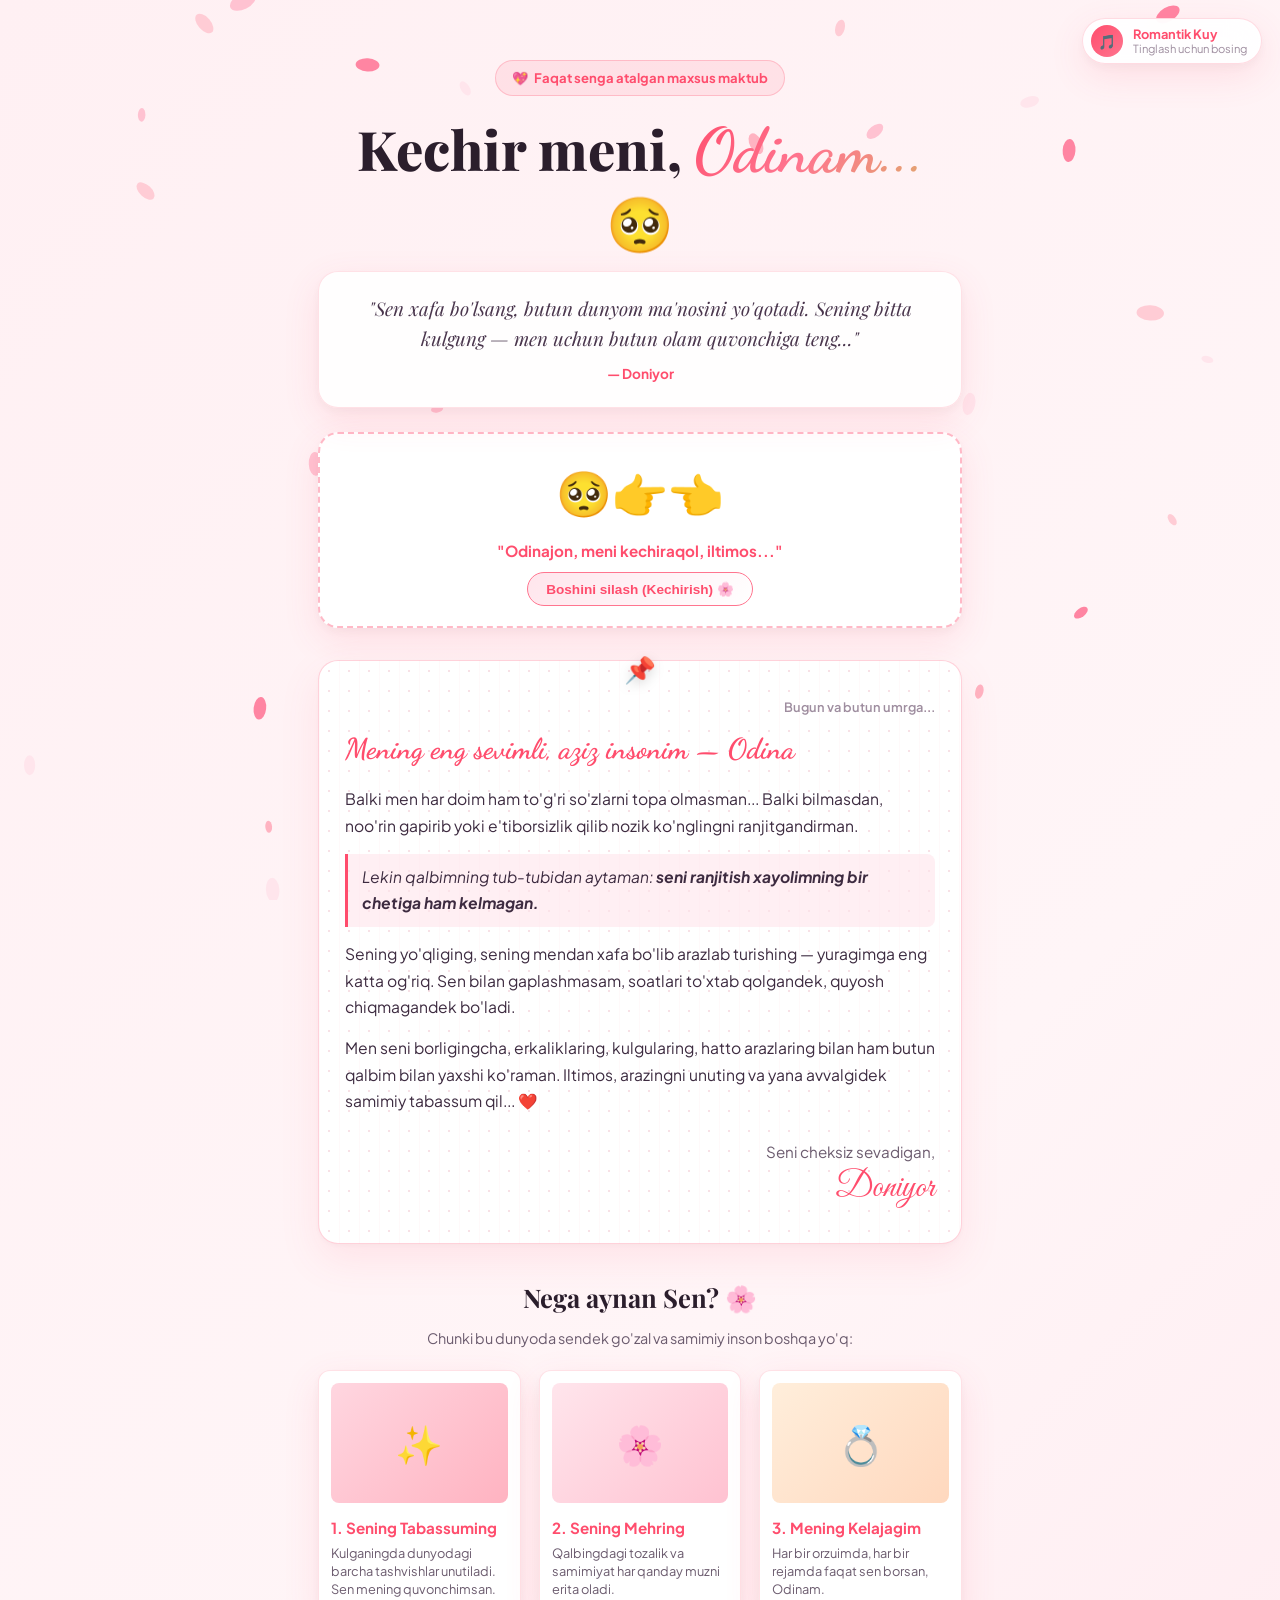
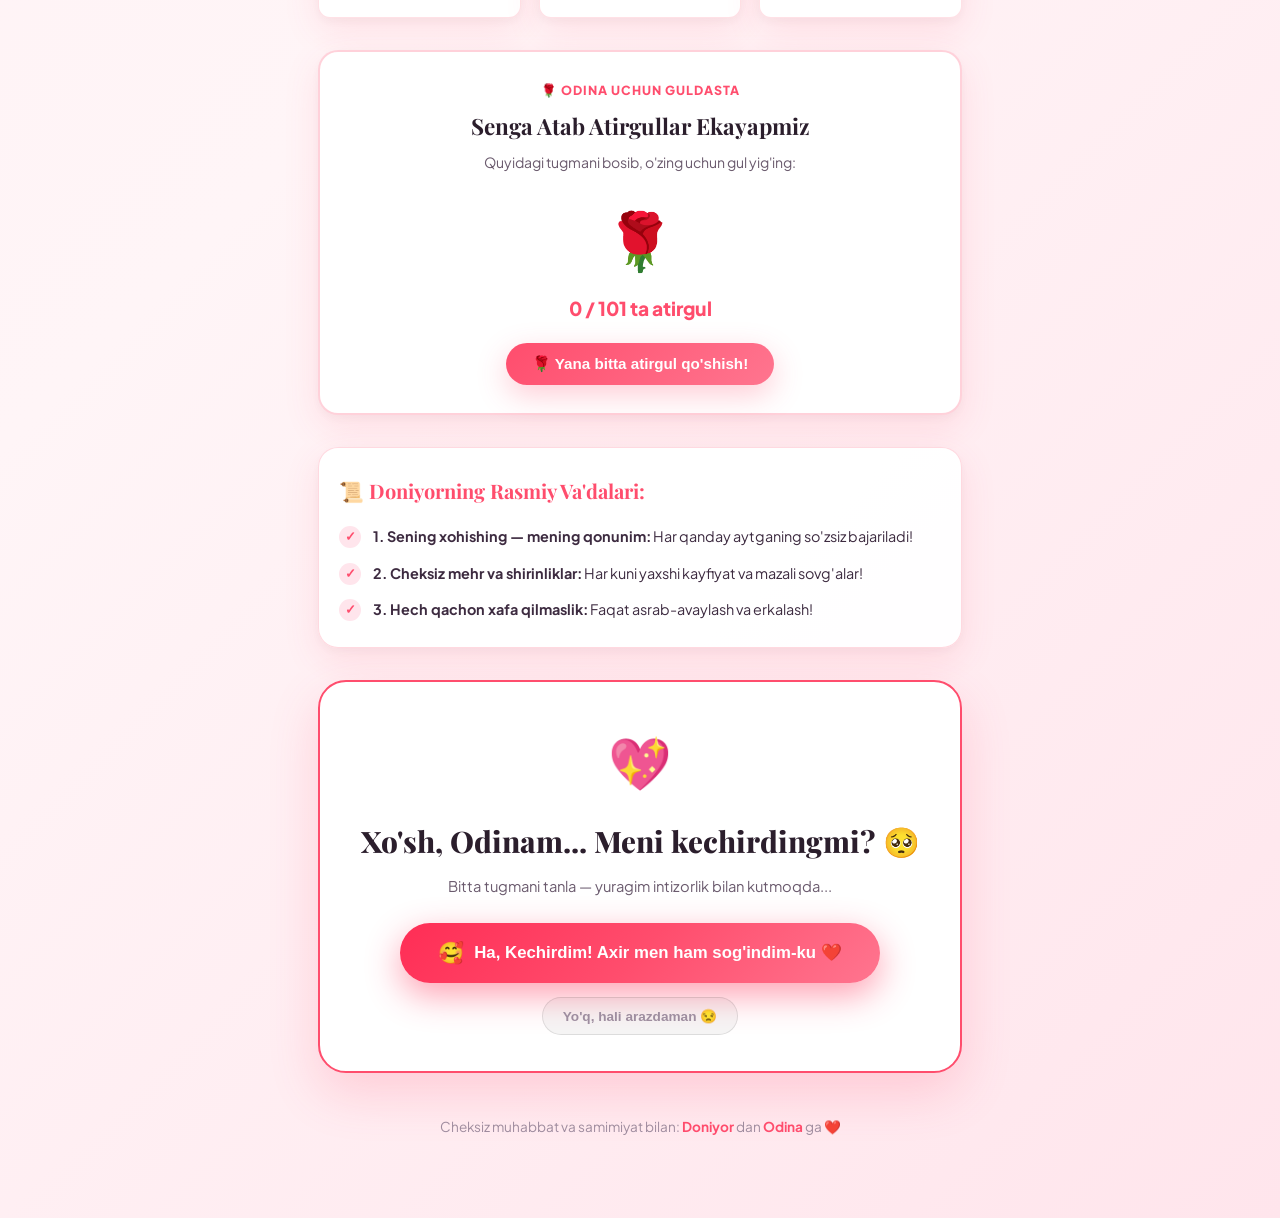
==== commit 113f8ce0: "feat: Beautiful warm pastel emotional love letter experience for Odina & Doniyor" ====
--- a/doniyor-odina/index.html
+++ b/doniyor-odina/index.html
@@ -3,331 +3,231 @@
 <head>
   <meta charset="UTF-8" />
   <meta name="viewport" content="width=device-width, initial-scale=1.0, maximum-scale=1.0, user-scalable=no" />
-  <title>Doniyor & Odina | Kechirim va Muhabbat Portali ❤️</title>
-  <meta name="description" content="Doniyorning Odinaga bag'ishlangan samimiy va zamonaviy sevgi portali" />
-  <meta name="theme-color" content="#090514" />
+  <title>Odina, Kechir meni... ❤️ | Doniyor</title>
+  <meta name="description" content="Odina uchun Doniyorning yurakdan chiqqan eng samimiy sevgisi va kechirim maktubi" />
+  <meta name="theme-color" content="#fff0f3" />
+  
+  <!-- Google Fonts: Handwritten & Modern Aesthetic -->
   <link rel="preconnect" href="https://fonts.googleapis.com">
   <link rel="preconnect" href="https://fonts.gstatic.com" crossorigin>
-  <link href="https://fonts.googleapis.com/css2?family=Plus+Jakarta+Sans:wght@300;400;500;600;700;800;900&family=Playfair+Display:ital,wght@0,600;0,800;1,600&family=Cinzel:wght@600;700;900&display=swap" rel="stylesheet">
-  <link rel="stylesheet" href="style.css?v=5.0" />
+  <link href="https://fonts.googleapis.com/css2?family=Dancing+Script:wght@600;700&family=Great+Vibes&family=Plus+Jakarta+Sans:wght@300;400;500;600;700;800&family=Playfair+Display:ital,wght@0,600;0,700;1,600&display=swap" rel="stylesheet">
+  
+  <link rel="stylesheet" href="style.css?v=6.0" />
 </head>
 <body>
 
-  <!-- Dynamic Animated Aurora & Cosmic Starfield -->
-  <div class="aura-bg">
-    <div class="aura-orb orb-1"></div>
-    <div class="aura-orb orb-2"></div>
-    <div class="aura-orb orb-3"></div>
-    <div class="aura-orb orb-4"></div>
+  <!-- Floating Falling Sakura & Rose Petals Canvas -->
+  <canvas id="petalsCanvas"></canvas>
+
+  <!-- Ambient Music Floating Controller -->
+  <div class="music-pill" id="musicPill">
+    <div class="music-disc" id="musicDisc">🎵</div>
+    <div class="music-info">
+      <span class="music-name">Romantik Kuy</span>
+      <span class="music-status" id="musicStatus">Tinglash uchun bosing</span>
+    </div>
   </div>
-  <canvas id="cosmosCanvas"></canvas>
-
-  <!-- Interactive Floating Stardust Cursor Layer -->
-  <canvas id="stardustCanvas"></canvas>
-
-  <!-- Top Glass Status Bar / Audio Island -->
-  <header class="top-nav">
-    <div class="nav-pill">
-      <div class="pulse-dot"></div>
-      <span class="nav-names">D & O <span class="nav-sparkle">✦</span> Portal</span>
-    </div>
-
-    <!-- Dynamic Audio Island -->
-    <div class="audio-island" id="audioIsland" title="Musiqani yoqish / o'chirish">
-      <div class="music-wave" id="musicWave">
-        <span></span><span></span><span></span><span></span><span></span>
-      </div>
-      <span class="music-title" id="musicTitle">Romantik Kuyni Yoqish</span>
-      <button class="audio-btn" id="audioToggleBtn" aria-label="Musiqa">
-        <svg class="icon-play" id="playIcon" viewBox="0 0 24 24" fill="currentColor">
-          <path d="M8 5v14l11-7z"/>
-        </svg>
-        <svg class="icon-pause" id="pauseIcon" viewBox="0 0 24 24" fill="currentColor" style="display:none;">
-          <path d="M6 19h4V5H6v14zm8-14v14h4V5h-4z"/>
-        </svg>
-      </button>
-    </div>
-  </header>
-
-  <!-- Main Scrollable App Container -->
-  <main class="app-container">
-
-    <!-- HERO SECTION: The Cinematic Confession -->
-    <section class="hero-card">
-      <div class="badge-tag">
-        <span class="badge-icon">💖</span>
-        <span>Faqat Odina Uchun Yaratildi</span>
-      </div>
-
-      <h1 class="hero-title">
-        Kechir meni, <span class="shimmer-text">Odina...</span>
+
+  <!-- Main Container -->
+  <div class="page-wrapper">
+
+    <!-- HERO: Soft Warm Aesthetic Greeting -->
+    <header class="hero-section">
+      <div class="cute-badge">
+        <span class="heart-pulse">💖</span> Faqat senga atalgan maxsus maktub
+      </div>
+
+      <h1 class="hero-main-title">
+        Kechir meni, <span class="highlight-name">Odinam...</span> 🥺
       </h1>
 
-      <p class="hero-subtitle">
-        Sening tabassuming — men uchun butun dunyodan aziz. Har qanday xatomni to'g'irlashga, dilingni quvontirishga tayyorman.
+      <div class="hero-quote-card">
+        <p class="quote-text">
+          "Sen xafa bo'lsang, butun dunyom ma'nosini yo'qotadi. Sening bitta kulgung — men uchun butun olam quvonchiga teng..."
+        </p>
+        <span class="quote-author">— Doniyor</span>
+      </div>
+
+      <!-- Cute Animated Character / Apology Sticker -->
+      <div class="cute-mascot-box">
+        <div class="mascot-emoji" id="mascotEmoji">🥺👉👈</div>
+        <p class="mascot-text" id="mascotSpeech">"Odinajon, meni kechiraqol, iltimos..."</p>
+        <button class="mascot-pat-btn" id="mascotPatBtn">Boshini silash (Kechirish) 🌸</button>
+      </div>
+    </header>
+
+    <!-- SECTION 1: Handwritten Heartfelt Letter -->
+    <section class="letter-section">
+      <div class="letter-paper">
+        <div class="paper-pin">📌</div>
+        <div class="letter-date">Bugun va butun umrga...</div>
+        <h2 class="letter-heading">Mening eng sevimli, aziz insonim — Odina</h2>
+        
+        <div class="letter-body">
+          <p>
+            Balki men har doim ham to'g'ri so'zlarni topa olmasman... Balki bilmasdan, noo'rin gapirib yoki e'tiborsizlik qilib nozik ko'nglingni ranjitgandirman.
+          </p>
+          <p class="highlight-para">
+            Lekin qalbimning tub-tubidan aytaman: <strong>seni ranjitish xayolimning bir chetiga ham kelmagan.</strong>
+          </p>
+          <p>
+            Sening yo'qliging, sening mendan xafa bo'lib arazlab turishing — yuragimga eng katta og'riq. Sen bilan gaplashmasam, soatlari to'xtab qolgandek, quyosh chiqmagandek bo'ladi.
+          </p>
+          <p>
+            Men seni borligingcha, erkaliklaring, kulgularing, hatto arazlaring bilan ham butun qalbim bilan yaxshi ko'raman. Iltimos, arazingni unuting va yana avvalgidek samimiy tabassum qil... ❤️
+          </p>
+        </div>
+
+        <div class="letter-signature">
+          <span>Seni cheksiz sevadigan,</span>
+          <strong class="sig-name">Doniyor</strong>
+        </div>
+      </div>
+    </section>
+
+    <!-- SECTION 2: 3 Aesthetic Polaroid Memory Cards -->
+    <section class="polaroids-section">
+      <h3 class="section-subtitle">Nega aynan Sen? 🌸</h3>
+      <p class="section-desc">Chunki bu dunyoda sendek go'zal va samimiy inson boshqa yo'q:</p>
+
+      <div class="polaroid-grid">
+        <!-- Polaroid 1 -->
+        <div class="polaroid-card">
+          <div class="polaroid-img-box bg-rose">
+            <span class="polaroid-emoji">✨</span>
+          </div>
+          <div class="polaroid-caption">
+            <h4>1. Sening Tabassuming</h4>
+            <p>Kulganingda dunyodagi barcha tashvishlar unutiladi. Sen mening quvonchimsan.</p>
+          </div>
+        </div>
+
+        <!-- Polaroid 2 -->
+        <div class="polaroid-card">
+          <div class="polaroid-img-box bg-peach">
+            <span class="polaroid-emoji">🌸</span>
+          </div>
+          <div class="polaroid-caption">
+            <h4>2. Sening Mehring</h4>
+            <p>Qalbingdagi tozalik va samimiyat har qanday muzni erita oladi.</p>
+          </div>
+        </div>
+
+        <!-- Polaroid 3 -->
+        <div class="polaroid-card">
+          <div class="polaroid-img-box bg-gold">
+            <span class="polaroid-emoji">💍</span>
+          </div>
+          <div class="polaroid-caption">
+            <h4>3. Mening Kelajagim</h4>
+            <p>Har bir orzuimda, har bir rejamda faqat sen borsan, Odinam.</p>
+          </div>
+        </div>
+      </div>
+    </section>
+
+    <!-- SECTION 3: Interactive Love Bloom / 101 Roses for Odina -->
+    <section class="bouquet-section">
+      <div class="bouquet-box">
+        <span class="bouquet-tag">🌹 Odina Uchun Guldasta</span>
+        <h3>Senga Atab Atirgullar Ekayapmiz</h3>
+        <p>Quyidagi tugmani bosib, o'zing uchun gul yig'ing:</p>
+        
+        <div class="roses-counter-box">
+          <div class="rose-flower-display" id="roseFlowerDisplay">🌹</div>
+          <div class="rose-count-text"><span id="roseCountNum">0</span> / 101 ta atirgul</div>
+        </div>
+
+        <button class="btn-add-rose" id="btnAddRose">
+          🌹 Yana bitta atirgul qo'shish!
+        </button>
+      </div>
+    </section>
+
+    <!-- SECTION 4: Doniyor's 3 Holy Promises (Va'dalar) -->
+    <section class="promises-section">
+      <div class="promises-card">
+        <h3 class="promises-title">📜 Doniyorning Rasmiy Va'dalari:</h3>
+        <ul class="promises-list">
+          <li>
+            <span class="check-icon">✓</span>
+            <div><strong>1. Sening xohishing — mening qonunim:</strong> Har qanday aytganing so'zsiz bajariladi!</div>
+          </li>
+          <li>
+            <span class="check-icon">✓</span>
+            <div><strong>2. Cheksiz mehr va shirinliklar:</strong> Har kuni yaxshi kayfiyat va mazali sovg'alar!</div>
+          </li>
+          <li>
+            <span class="check-icon">✓</span>
+            <div><strong>3. Hech qachon xafa qilmaslik:</strong> Faqat asrab-avaylash va erkalash!</div>
+          </li>
+        </ul>
+      </div>
+    </section>
+
+    <!-- SECTION 5: The Ultimate Decision Arena -->
+    <section class="decision-section" id="decisionArea">
+      <div class="decision-card">
+        <div class="decision-heart">💖</div>
+        <h2 class="decision-title">Xo'sh, Odinam... Meni kechirdingmi? 🥺</h2>
+        <p class="decision-desc">Bitta tugmani tanla — yuragim intizorlik bilan kutmoqda...</p>
+
+        <div class="buttons-wrap">
+          <!-- The BIG Forgive Button -->
+          <button class="btn-forgive-huge" id="btnForgive">
+            <span class="btn-icon">🥰</span>
+            <span>Ha, Kechirdim! Axir men ham sog'indim-ku ❤️</span>
+          </button>
+
+          <!-- The Dodging Decline Button -->
+          <button class="btn-decline-tiny" id="btnDecline">
+            Yo'q, hali arazdaman 😒
+          </button>
+        </div>
+
+        <!-- Floating funny bubble for decline -->
+        <div class="dodge-msg" id="dodgeMsg">Qochib ketdim! 😜</div>
+      </div>
+    </section>
+
+    <!-- Footer -->
+    <footer class="site-footer">
+      <p>Cheksiz muhabbat va samimiyat bilan: <strong>Doniyor</strong> dan <strong>Odina</strong> ga ❤️</p>
+    </footer>
+
+  </div>
+
+  <!-- CELEBRATION MODAL (WHEN FORGIVEN) -->
+  <div class="modal-overlay" id="modalOverlay">
+    <div class="modal-window">
+      <div class="modal-badge-top">🎉 BAXTLI ONLAR 🎉</div>
+      
+      <div class="modal-emoji-burst">🥰❤️🌸✨💍</div>
+      
+      <h2 class="modal-h2">Rahmat senga, Hayotim! 💖</h2>
+      <p class="modal-p">
+        Meni kechirganing va tabassumingni qaytarganing uchun ming rahmat! <br>
+        Endi hech qachon arazlashmaymiz, va'da beraman! 🥰
       </p>
 
-      <!-- Simulated Interactive Voice Note Player -->
-      <div class="voice-card" id="voiceCard">
-        <button class="voice-play-btn" id="voicePlayBtn">
-          <svg viewBox="0 0 24 24" fill="currentColor"><path d="M8 5v14l11-7z"/></svg>
-        </button>
-        <div class="voice-details">
-          <div class="voice-meta">
-            <span class="voice-name">🎙️ Doniyorning ovozli maktubi</span>
-            <span class="voice-duration" id="voiceDuration">0:45</span>
-          </div>
-          <div class="voice-waveform" id="voiceWaveform">
-            <!-- Dynamic Soundwave Bars generated by JS -->
-          </div>
-          <div class="voice-subtitle" id="voiceSubtitle">Tugmani bosing va samimiy so'zlarimni tinglang...</div>
-        </div>
-      </div>
-    </section>
-
-    <!-- INTERACTIVE SECTION 1: Heart Sync Meter / Sevgi Sinxronizatori -->
-    <section class="glass-section sync-section">
-      <div class="section-header">
-        <span class="section-tag">✦ Interaktiv Sevgi Radari</span>
-        <h2 class="section-title">Bizning Kechirish Sinxronizatori</h2>
-        <p class="section-desc">Kechirish darajasini o'zingiz belgilang. Qanchalik oshirsangiz, mehr shunchalik kuchayadi!</p>
-      </div>
-
-      <div class="sync-tuner-box">
-        <div class="sync-meter-visual">
-          <div class="sync-glow-ring" id="syncGlowRing"></div>
-          <div class="sync-percent" id="syncPercent">100%</div>
-          <div class="sync-mood-label" id="syncMoodLabel">Cheksiz Sevgi & Kechirim ❤️</div>
-        </div>
-
-        <div class="slider-wrapper">
-          <input type="range" id="loveSlider" min="0" max="100" value="100" class="love-range" />
-          <div class="slider-labels">
-            <span>Ozroq araz 🥺</span>
-            <span>O'ylab ko'raman 🤔</span>
-            <span>To'liq Kechirdim! 💖</span>
-          </div>
-        </div>
-      </div>
-    </section>
-
-    <!-- INTERACTIVE SECTION 2: 4 VisionOS Holographic Story Cards -->
-    <section class="glass-section stories-section">
-      <div class="section-header">
-        <span class="section-tag">✦ Yulduzli Xotiralar</span>
-        <h2 class="section-title">Qalbimdan Chiqqan 4 Haqiqat</h2>
-        <p class="section-desc">Kartalarni bosing — har birida faqat senga atalgan maxsus so'zlar yashiringan.</p>
-      </div>
-
-      <div class="cards-grid">
-        <!-- Card 1 -->
-        <div class="holo-card" data-card="1">
-          <div class="card-glow"></div>
-          <div class="card-inner">
-            <div class="card-header">
-              <span class="card-num">01</span>
-              <span class="card-emoji">✨</span>
-            </div>
-            <h3 class="card-title">Ilk Bor Ko'rgan Kunim</h3>
-            <p class="card-short">O'sha kuni hayotim butunlay o'zgargan edi...</p>
-            <div class="card-secret">
-              "Seni birinchi bor ko'rganimda ko'zlaringdagi samimiylik va jarangdor kulgung meni sehrlab qo'ygan. Shu paytgacha ko'rgan eng go'zal insonimsan."
-            </div>
-            <button class="card-action-btn">Ochib o'qish 💌</button>
-          </div>
-        </div>
-
-        <!-- Card 2 -->
-        <div class="holo-card" data-card="2">
-          <div class="card-glow"></div>
-          <div class="card-inner">
-            <div class="card-header">
-              <span class="card-num">02</span>
-              <span class="card-emoji">🥺</span>
-            </div>
-            <h3 class="card-title">Xafa Qilib Qo'yganim</h3>
-            <p class="card-short">Buni aslo va aslo niyat qilmagan edim...</p>
-            <div class="card-secret">
-              "Sening ko'zlaringda xafalik yoki ranjish ko'rish — menga eng og'ir jazo. Bilmasdan yoki e'tiborsizlik qilib dilingni og'ritgan bo'lsam, ming bor uzr so'rayman."
-            </div>
-            <button class="card-action-btn">Ochib o'qish 💌</button>
-          </div>
-        </div>
-
-        <!-- Card 3 -->
-        <div class="holo-card" data-card="3">
-          <div class="card-glow"></div>
-          <div class="card-inner">
-            <div class="card-header">
-              <span class="card-num">03</span>
-              <span class="card-emoji">💎</span>
-            </div>
-            <h3 class="card-title">Sen Men Uchun Bebahosan</h3>
-            <p class="card-short">Dunyoda hech kim sening o'rningni bosolmaydi...</p>
-            <div class="card-secret">
-              "Sen shunchaki qiz emassan — sen mening eng yaqin sirdoshim, quvonchim, hayotimdagi eng go'zal mo'jizasan. Sening mehring menga kuch beradi."
-            </div>
-            <button class="card-action-btn">Ochib o'qish 💌</button>
-          </div>
-        </div>
-
-        <!-- Card 4 -->
-        <div class="holo-card" data-card="4">
-          <div class="card-glow"></div>
-          <div class="card-inner">
-            <div class="card-header">
-              <span class="card-num">04</span>
-              <span class="card-emoji">💍</span>
-            </div>
-            <h3 class="card-title">Mening Chin Va'dam</h3>
-            <p class="card-short">Kelajakda faqat quvonch ulashaman...</p>
-            <div class="card-secret">
-              "Va'da beraman, bundan buyon seni faqat tabassum qilishga, o'zingni baxtli his qilishingga sababchi bo'laman. Hech qachon xafa qilmayman!"
-            </div>
-            <button class="card-action-btn">Ochib o'qish 💌</button>
-          </div>
-        </div>
-      </div>
-    </section>
-
-    <!-- INTERACTIVE SECTION 3: 3 Mystery Gift Boxes -->
-    <section class="glass-section gifts-section">
-      <div class="section-header">
-        <span class="section-tag">✦ Odina Uchun Sovg'alar</span>
-        <h2 class="section-title">Sehrli Sovg'alar Sandig'i</h2>
-        <p class="section-desc">Har bir qutini bosing va o'zingizga yoqqan sovg'ani qabul qilib oling 🎁</p>
-      </div>
-
-      <div class="gifts-grid">
-        <!-- Gift 1 -->
-        <div class="gift-box" id="gift1" data-opened="false">
-          <div class="gift-icon-wrap">🎁</div>
-          <h4 class="gift-title">1-Kutilmagan Sovg'a</h4>
-          <p class="gift-hint">Ochish uchun bosing ✨</p>
-          <div class="gift-revealed">
-            <div class="revealed-icon">🌹🌹🌹</div>
-            <h5>101 ta Yulduzli Atirgul</h5>
-            <p>Dunyodagi barcha gullar sening go'zalliging oldida ojiz!</p>
-          </div>
-        </div>
-
-        <!-- Gift 2 -->
-        <div class="gift-box" id="gift2" data-opened="false">
-          <div class="gift-icon-wrap">🎁</div>
-          <h4 class="gift-title">2-Kutilmagan Sovg'a</h4>
-          <p class="gift-hint">Ochish uchun bosing ✨</p>
-          <div class="gift-revealed">
-            <div class="revealed-icon">🍰☕🍓</div>
-            <h5>Cheksiz Shirinlik & Qahva</h5>
-            <p>Doniyor hisobidan istalgan vaqtda va istalgan joyda mazali sovg'alar!</p>
-          </div>
-        </div>
-
-        <!-- Gift 3 -->
-        <div class="gift-box" id="gift3" data-opened="false">
-          <div class="gift-icon-wrap">🎁</div>
-          <h4 class="gift-title">3-Kutilmagan Sovg'a</h4>
-          <p class="gift-hint">Ochish uchun bosing ✨</p>
-          <div class="gift-revealed">
-            <div class="revealed-icon">👑✨💖</div>
-            <h5>Koinot Malikasi Sertifikati</h5>
-            <p>Rasman tasdiqlangan: Odina — eng shirin va eng go'zal qiz!</p>
-          </div>
-        </div>
-      </div>
-    </section>
-
-    <!-- INTERACTIVE SECTION 4: Biometric Reconciliation Scanner & Decision Arena -->
-    <section class="glass-section scanner-section" id="decisionSection">
-      <div class="section-header">
-        <span class="section-tag">✦ Yakuniy Qaror</span>
-        <h2 class="section-title">Yarashish Bitimi & Kechirish</h2>
-        <p class="section-desc">Barmog'ingizni skanerga bosing yoki quyidagi tugmalardan birini tanlang.</p>
-      </div>
-
-      <!-- Biometric Scanner Module -->
-      <div class="biometric-box" id="biometricBox">
-        <div class="scanner-rings">
-          <div class="ring-pulse"></div>
-          <div class="ring-pulse r2"></div>
-          <div class="scanner-button" id="scannerBtn">
-            <div class="fingerprint-icon">
-              <svg viewBox="0 0 24 24" fill="none" stroke="currentColor" stroke-width="1.8">
-                <path d="M12 2a10 10 0 0 0-10 10c0 3.3 1.6 6.3 4.1 8.2" stroke-linecap="round"/>
-                <path d="M12 6a6 6 0 0 0-6 6c0 2.5 1.5 4.8 3.7 5.7" stroke-linecap="round"/>
-                <path d="M12 10a2 2 0 0 0-2 2c0 3.5 2.5 6.5 6 7.5" stroke-linecap="round"/>
-                <path d="M17.5 7.5A8 8 0 0 1 20 12c0 3.1-1.4 5.9-3.7 7.7" stroke-linecap="round"/>
-                <path d="M15 11.5A3 3 0 0 1 16 14c0 3-2 5.5-5 6.5" stroke-linecap="round"/>
-              </svg>
-            </div>
-            <div class="scan-glow-line" id="scanGlowLine"></div>
-          </div>
-        </div>
-
-        <div class="scan-status-text" id="scanStatusText">
-          Barmog'ingizni bosing va ushlab turing ✨
-        </div>
-
-        <div class="scan-progress-bar">
-          <div class="scan-progress-fill" id="scanProgressFill"></div>
-        </div>
-      </div>
-
-      <!-- Alternate Decision Buttons -->
-      <div class="decision-arena">
-        <button class="btn-forgive-hero" id="btnForgiveDirect">
-          <span class="btn-sparkle">💖</span> Ha, Kechirdim & Yarashamiz!
-        </button>
-        <button class="btn-decline-dodger" id="btnDecline">
-          Yo'q, hali arazdaman 😒
-        </button>
-      </div>
-      <div class="dodge-bubble" id="dodgeBubble">Qochib ketdim! 😂</div>
-    </section>
-
-    <!-- Footer Note -->
-    <footer class="app-footer">
-      <p>Cheksiz muhabbat va ehtirom bilan — <strong>Doniyor</strong> dan <strong>Odina</strong> ga ❤️</p>
-      <div class="footer-tag">2026 • Maxsus Sevgi Loyihasi</div>
-    </footer>
-
-  </main>
-
-  <!-- VICTORY OVERLAY / RECONCILIATION MODAL -->
-  <div class="victory-modal" id="victoryModal">
-    <div class="modal-backdrop"></div>
-    <div class="modal-card">
-      <div class="modal-badge">🎉 RASMIY YARASHILDI! 🎉</div>
-      
-      <div class="modal-heart-anim">
-        <span class="big-heart">💖</span>
-        <div class="stars-cluster">✨ ⭐ 🌟 💫 ✦</div>
-      </div>
-
-      <h2 class="modal-title">Rahmat senga, Odinam! 🥰</h2>
-      <p class="modal-text">
-        Meni kechirganing va tabassuming bilan dunyomni yoritganing uchun tashakkur! <br/>
-        Endi biz har doimgidan ham baxtli bo'lamiz! ❤️
-      </p>
-
-      <!-- Instagram Direct CTA -->
-      <div class="insta-cta-box">
-        <p class="insta-hint">Xushxabarni Instagramda Doniyorga yuboring:</p>
-        <button class="btn-insta-dm" id="btnInstaDM">
-          <svg class="insta-icon" viewBox="0 0 24 24" fill="currentColor">
+      <!-- Instagram Direct CTA Button -->
+      <div class="insta-box">
+        <p class="insta-label">Bu quvonchli xabarni Instagramda Doniyorga yuboring:</p>
+        <button class="btn-send-insta" id="btnSendInsta">
+          <svg class="insta-svg" viewBox="0 0 24 24" fill="currentColor">
             <path d="M12 2.163c3.204 0 3.584.012 4.85.07 3.252.148 4.771 1.691 4.919 4.919.058 1.265.069 1.645.069 4.849 0 3.205-.012 3.584-.069 4.849-.149 3.225-1.664 4.771-4.919 4.919-1.266.058-1.644.07-4.85.07-3.204 0-3.584-.012-4.849-.07-3.26-.149-4.771-1.699-4.919-4.92-.058-1.265-.07-1.644-.07-4.849 0-3.204.013-3.583.07-4.849.149-3.227 1.664-4.771 4.919-4.919 1.266-.057 1.645-.069 4.849-.069zm0-2.163c-3.259 0-3.667.014-4.947.072-4.358.2-6.78 2.618-6.98 6.98-.059 1.281-.073 1.689-.073 4.948 0 3.259.014 3.668.072 4.948.2 4.358 2.618 6.78 6.98 6.98 1.281.058 1.689.072 4.948.072 3.259 0 3.668-.014 4.948-.072 4.354-.2 6.782-2.618 6.979-6.98.059-1.28.073-1.689.073-4.948 0-3.259-.014-3.667-.072-4.947-.196-4.354-2.617-6.78-6.979-6.98-1.281-.059-1.69-.073-4.949-.073zm0 5.838c-3.403 0-6.162 2.759-6.162 6.162s2.759 6.163 6.162 6.163 6.162-2.759 6.162-6.163c0-3.403-2.759-6.162-6.162-6.162zm0 10.162c-2.209 0-4-1.79-4-4 0-2.209 1.791-4 4-4s4 1.791 4 4c0 2.21-1.791 4-4 4zm6.406-11.845c-.796 0-1.441.645-1.441 1.44s.645 1.44 1.441 1.44c.795 0 1.439-.645 1.439-1.44s-.644-1.44-1.439-1.44z"/>
           </svg>
-          <span>Instagram orqali xabar berish 💖</span>
+          <span>Instagram orqali xabar yuborish 💌</span>
         </button>
       </div>
 
-      <button class="btn-close-modal" id="btnCloseModal">Sahifani ko'rishda davom etish ✨</button>
+      <button class="btn-close-pop" id="btnClosePop">Maktubni yana o'qish ✨</button>
     </div>
   </div>
 
-  <!-- Interactive Toast Notification -->
-  <div class="toast-notify" id="toastNotify"></div>
-
-  <script src="script.js?v=5.0"></script>
+  <!-- Toast Notification -->
+  <div class="toast-box" id="toastBox"></div>
+
+  <script src="script.js?v=6.0"></script>
 </body>
 </html>
--- a/doniyor-odina/style.css
+++ b/doniyor-odina/style.css
@@ -1,36 +1,32 @@
 /* ==========================================================================
-   DONIYOR & ODINA — VISION-OS / CYBER-AURA ROMANTIC EXPERIENCE
-   Ultra-Modern, Iridescent Frosted Glass, Ambient Glow & Mobile-First
+   ODINA & DONIYOR — WARM PASTEL & EMOTIONAL HEARTFELT AESTHETIC
+   Designed to touch Odina's heart on first sight ❤️
    ========================================================================== */
 
 :root {
-  --bg-dark: #070312;
-  --bg-card: rgba(22, 12, 42, 0.65);
-  --bg-card-hover: rgba(36, 18, 68, 0.85);
-  --glass-border: rgba(255, 255, 255, 0.12);
-  --glass-border-glow: rgba(255, 94, 150, 0.4);
-  --text-main: #ffffff;
-  --text-muted: #b4a7d6;
-  --text-dim: #7f719e;
-  
-  --primary-pink: #ff2d75;
-  --primary-rose: #ff6584;
-  --primary-coral: #ff758c;
-  --primary-gold: #ffd166;
-  --primary-cyan: #4ecdc4;
-  --primary-purple: #9d4edd;
+  --bg-peach: #fff5f7;
+  --bg-card: rgba(255, 255, 255, 0.88);
+  --primary-pink: #ff4d6d;
+  --primary-rose: #ff758f;
+  --soft-pink: #ffe5ec;
+  --blush-pink: #ffb3c1;
+  --accent-gold: #e0a96d;
+  --text-dark: #2b1e2c;
+  --text-muted: #6b5b6e;
+  --text-light: #9e8d9f;
   
   --font-main: 'Plus Jakarta Sans', -apple-system, BlinkMacSystemFont, 'Segoe UI', Roboto, sans-serif;
-  --font-display: 'Playfair Display', Georgia, serif;
-  --font-accent: 'Cinzel', serif;
+  --font-script: 'Dancing Script', cursive;
+  --font-vibes: 'Great Vibes', cursive;
+  --font-serif: 'Playfair Display', Georgia, serif;
   
   --radius-sm: 12px;
   --radius-md: 20px;
   --radius-lg: 28px;
   --radius-full: 9999px;
   
-  --shadow-glass: 0 20px 50px rgba(0, 0, 0, 0.5), inset 0 1px 1px rgba(255, 255, 255, 0.2);
-  --shadow-neon: 0 0 35px rgba(255, 45, 117, 0.35);
+  --shadow-soft: 0 12px 36px rgba(255, 77, 109, 0.12), 0 4px 12px rgba(0, 0, 0, 0.04);
+  --shadow-glow: 0 10px 30px rgba(255, 77, 109, 0.28);
 }
 
 *, *::before, *::after {
@@ -47,80 +43,18 @@
 
 body {
   font-family: var(--font-main);
-  background-color: var(--bg-dark);
-  color: var(--text-main);
+  background: linear-gradient(135deg, #fff0f3 0%, #fff5f7 50%, #ffe5ec 100%);
+  color: var(--text-dark);
   min-height: 100vh;
   overflow-x: hidden;
   position: relative;
-  line-height: 1.6;
-}
-
-/* ==========================================================================
-   AURORA MESH BACKGROUND & COSMIC CANVAS
-   ========================================================================== */
-.aura-bg {
-  position: fixed;
-  top: 0;
-  left: 0;
-  width: 100vw;
-  height: 100vh;
-  pointer-events: none;
-  z-index: 0;
-  overflow: hidden;
-}
-
-.aura-orb {
-  position: absolute;
-  border-radius: 50%;
-  filter: blur(90px);
-  opacity: 0.6;
-  animation: floatOrb 22s infinite alternate ease-in-out;
-}
-
-.orb-1 {
-  width: 450px;
-  height: 450px;
-  background: radial-gradient(circle, #ff2d75, transparent 70%);
-  top: -100px;
-  left: -100px;
-  animation-duration: 18s;
-}
-
-.orb-2 {
-  width: 500px;
-  height: 500px;
-  background: radial-gradient(circle, #7928ca, transparent 70%);
-  top: 40%;
-  right: -150px;
-  animation-duration: 25s;
-}
-
-.orb-3 {
-  width: 400px;
-  height: 400px;
-  background: radial-gradient(circle, #ff0080, transparent 70%);
-  bottom: -100px;
-  left: 10%;
-  animation-duration: 20s;
-}
-
-.orb-4 {
-  width: 350px;
-  height: 350px;
-  background: radial-gradient(circle, #00dfd8, transparent 70%);
-  top: 20%;
-  left: 45%;
-  opacity: 0.25;
-  animation-duration: 30s;
-}
-
-@keyframes floatOrb {
-  0% { transform: translate(0, 0) scale(1); }
-  50% { transform: translate(60px, 80px) scale(1.15); }
-  100% { transform: translate(-40px, -50px) scale(0.9); }
-}
-
-#cosmosCanvas, #stardustCanvas {
+  line-height: 1.7;
+}
+
+/* ==========================================================================
+   FALLING SAKURA & ROSE PETALS CANVAS
+   ========================================================================== */
+#petalsCanvas {
   position: fixed;
   top: 0;
   left: 0;
@@ -130,807 +64,578 @@
   z-index: 1;
 }
 
-#stardustCanvas {
-  z-index: 2;
-}
-
-/* ==========================================================================
-   TOP NAVIGATION & DYNAMIC AUDIO ISLAND
-   ========================================================================== */
-.top-nav {
-  position: sticky;
-  top: 16px;
-  left: 0;
-  width: 100%;
-  padding: 0 16px;
-  display: flex;
-  justify-content: space-between;
-  align-items: center;
+/* ==========================================================================
+   AMBIENT MUSIC FLOATING PILL
+   ========================================================================== */
+.music-pill {
+  position: fixed;
+  top: 18px;
+  right: 18px;
   z-index: 100;
-  max-width: 760px;
-  margin: 0 auto;
-}
-
-.nav-pill {
-  display: flex;
-  align-items: center;
-  gap: 8px;
-  background: rgba(18, 9, 34, 0.75);
-  backdrop-filter: blur(20px);
-  -webkit-backdrop-filter: blur(20px);
-  border: 1px solid var(--glass-border);
-  padding: 8px 16px;
-  border-radius: var(--radius-full);
-  box-shadow: var(--shadow-glass);
-}
-
-.pulse-dot {
-  width: 8px;
-  height: 8px;
-  background: #10b981;
+  background: rgba(255, 255, 255, 0.92);
+  backdrop-filter: blur(16px);
+  -webkit-backdrop-filter: blur(16px);
+  border: 1px solid rgba(255, 77, 109, 0.2);
+  border-radius: var(--radius-full);
+  padding: 6px 14px 6px 8px;
+  display: flex;
+  align-items: center;
+  gap: 10px;
+  box-shadow: var(--shadow-soft);
+  cursor: pointer;
+  transition: all 0.3s ease;
+}
+
+.music-pill:hover {
+  transform: translateY(-2px) scale(1.02);
+  border-color: var(--primary-pink);
+  box-shadow: var(--shadow-glow);
+}
+
+.music-disc {
+  width: 32px;
+  height: 32px;
+  background: linear-gradient(135deg, var(--primary-pink), var(--primary-rose));
+  color: #fff;
   border-radius: 50%;
-  box-shadow: 0 0 10px #10b981;
-  animation: pulseLight 2s infinite;
-}
-
-@keyframes pulseLight {
-  0%, 100% { transform: scale(1); opacity: 1; }
-  50% { transform: scale(1.4); opacity: 0.6; }
-}
-
-.nav-names {
-  font-size: 0.85rem;
-  font-weight: 700;
-  letter-spacing: 0.5px;
-  color: #fff;
-}
-
-.nav-sparkle {
-  color: var(--primary-gold);
-  margin: 0 2px;
-}
-
-/* Dynamic Audio Island */
-.audio-island {
-  display: flex;
-  align-items: center;
-  gap: 10px;
-  background: rgba(18, 9, 34, 0.75);
-  backdrop-filter: blur(20px);
-  -webkit-backdrop-filter: blur(20px);
-  border: 1px solid var(--glass-border);
-  padding: 6px 12px;
-  border-radius: var(--radius-full);
-  cursor: pointer;
-  transition: all 0.3s cubic-bezier(0.4, 0, 0.2, 1);
-  box-shadow: var(--shadow-glass);
-}
-
-.audio-island:hover {
-  border-color: var(--glass-border-glow);
-  transform: translateY(-2px);
-  background: rgba(28, 14, 52, 0.9);
-}
-
-.music-wave {
-  display: flex;
-  align-items: flex-end;
-  gap: 2.5px;
-  height: 14px;
-}
-
-.music-wave span {
-  width: 2.5px;
-  height: 4px;
-  background: var(--primary-pink);
-  border-radius: 3px;
-  transition: height 0.2s ease;
-}
-
-.music-wave.playing span:nth-child(1) { animation: waveBar 0.8s infinite alternate 0.1s; }
-.music-wave.playing span:nth-child(2) { animation: waveBar 0.9s infinite alternate 0.3s; }
-.music-wave.playing span:nth-child(3) { animation: waveBar 0.7s infinite alternate 0.2s; }
-.music-wave.playing span:nth-child(4) { animation: waveBar 1.1s infinite alternate 0.4s; }
-.music-wave.playing span:nth-child(5) { animation: waveBar 0.8s infinite alternate 0.15s; }
-
-@keyframes waveBar {
-  0% { height: 3px; }
-  100% { height: 14px; background: var(--primary-gold); }
-}
-
-.music-title {
-  font-size: 0.78rem;
-  font-weight: 600;
-  color: var(--text-muted);
-}
-
-.audio-btn {
-  background: var(--primary-pink);
-  border: none;
-  width: 28px;
-  height: 28px;
-  border-radius: 50%;
   display: flex;
   align-items: center;
   justify-content: center;
-  color: #fff;
-  cursor: pointer;
-  transition: transform 0.2s;
-}
-
-.audio-btn svg {
-  width: 14px;
-  height: 14px;
-}
-
-.audio-btn:hover {
-  transform: scale(1.1);
-}
-
-/* ==========================================================================
-   APP MAIN CONTAINER & TYPOGRAPHY
-   ========================================================================== */
-.app-container {
+  font-size: 0.9rem;
+  transition: transform 0.4s ease;
+}
+
+.music-pill.playing .music-disc {
+  animation: spinDisc 3s linear infinite;
+}
+
+@keyframes spinDisc {
+  0% { transform: rotate(0deg); }
+  100% { transform: rotate(360deg); }
+}
+
+.music-info {
+  display: flex;
+  flex-direction: column;
+}
+
+.music-name {
+  font-size: 0.8rem;
+  font-weight: 700;
+  color: var(--primary-pink);
+  line-height: 1.2;
+}
+
+.music-status {
+  font-size: 0.7rem;
+  color: var(--text-light);
+  line-height: 1.2;
+}
+
+/* ==========================================================================
+   PAGE WRAPPER
+   ========================================================================== */
+.page-wrapper {
   position: relative;
   z-index: 10;
-  max-width: 760px;
+  max-width: 680px;
   margin: 0 auto;
-  padding: 24px 16px 80px 16px;
+  padding: 40px 18px 80px 18px;
   display: flex;
   flex-direction: column;
   gap: 32px;
 }
 
 /* ==========================================================================
-   HERO CARD: THE CONFESSION
-   ========================================================================== */
-.hero-card {
-  background: var(--bg-card);
-  backdrop-filter: blur(28px) saturate(180%);
-  -webkit-backdrop-filter: blur(28px) saturate(180%);
-  border: 1px solid var(--glass-border);
-  border-radius: var(--radius-lg);
-  padding: 36px 24px;
-  box-shadow: var(--shadow-glass);
+   HERO SECTION
+   ========================================================================== */
+.hero-section {
   text-align: center;
-  position: relative;
-  overflow: hidden;
-}
-
-.hero-card::before {
-  content: '';
-  position: absolute;
-  top: 0;
-  left: 0;
-  right: 0;
-  height: 2px;
-  background: linear-gradient(90deg, transparent, var(--primary-pink), var(--primary-gold), transparent);
-}
-
-.badge-tag {
+  padding-top: 20px;
+}
+
+.cute-badge {
   display: inline-flex;
   align-items: center;
   gap: 6px;
-  background: rgba(255, 45, 117, 0.15);
-  border: 1px solid rgba(255, 45, 117, 0.35);
-  color: #ff85a2;
-  font-size: 0.78rem;
-  font-weight: 700;
-  text-transform: uppercase;
-  letter-spacing: 1px;
-  padding: 6px 14px;
-  border-radius: var(--radius-full);
-  margin-bottom: 20px;
-}
-
-.hero-title {
-  font-family: var(--font-display);
-  font-size: clamp(2.2rem, 6vw, 3.4rem);
+  background: rgba(255, 77, 109, 0.1);
+  border: 1px solid rgba(255, 77, 109, 0.25);
+  color: var(--primary-pink);
+  font-size: 0.82rem;
+  font-weight: 700;
+  padding: 6px 16px;
+  border-radius: var(--radius-full);
+  margin-bottom: 18px;
+}
+
+.heart-pulse {
+  display: inline-block;
+  animation: pulseBeat 1.4s infinite ease-in-out;
+}
+
+@keyframes pulseBeat {
+  0%, 100% { transform: scale(1); }
+  50% { transform: scale(1.3); }
+}
+
+.hero-main-title {
+  font-family: var(--font-serif);
+  font-size: clamp(2.3rem, 7vw, 3.4rem);
   font-weight: 800;
-  line-height: 1.15;
+  color: var(--text-dark);
+  line-height: 1.2;
   margin-bottom: 16px;
 }
 
-.shimmer-text {
-  background: linear-gradient(135deg, #ff6584, #ffd166, #ff2d75);
+.highlight-name {
+  background: linear-gradient(135deg, #ff4d6d, #ff758f, #e0a96d);
   -webkit-background-clip: text;
   background-clip: text;
   -webkit-text-fill-color: transparent;
   display: inline-block;
+  font-family: var(--font-script);
+  font-size: 1.15em;
+}
+
+.hero-quote-card {
+  background: rgba(255, 255, 255, 0.9);
+  backdrop-filter: blur(12px);
+  border: 1px solid rgba(255, 179, 193, 0.4);
+  border-radius: var(--radius-md);
+  padding: 22px 20px;
+  box-shadow: var(--shadow-soft);
+  margin-bottom: 24px;
+}
+
+.quote-text {
+  font-family: var(--font-serif);
   font-style: italic;
-}
-
-.hero-subtitle {
-  font-size: clamp(0.95rem, 2.5vw, 1.15rem);
+  font-size: clamp(1rem, 2.8vw, 1.18rem);
+  color: #4a364d;
+  line-height: 1.6;
+  margin-bottom: 8px;
+}
+
+.quote-author {
+  font-size: 0.85rem;
+  font-weight: 700;
+  color: var(--primary-pink);
+  display: block;
+}
+
+/* Cute Mascot Box */
+.cute-mascot-box {
+  background: #ffffff;
+  border: 2px dashed rgba(255, 117, 143, 0.5);
+  border-radius: var(--radius-md);
+  padding: 20px;
+  box-shadow: var(--shadow-soft);
+  display: flex;
+  flex-direction: column;
+  align-items: center;
+  gap: 8px;
+}
+
+.mascot-emoji {
+  font-size: 2.8rem;
+  animation: mascotWiggle 2.5s infinite ease-in-out;
+}
+
+@keyframes mascotWiggle {
+  0%, 100% { transform: rotate(0deg); }
+  25% { transform: rotate(-6deg); }
+  75% { transform: rotate(6deg); }
+}
+
+.mascot-text {
+  font-size: 0.95rem;
+  font-weight: 700;
+  color: var(--primary-pink);
+}
+
+.mascot-pat-btn {
+  background: linear-gradient(135deg, var(--soft-pink), #fff);
+  border: 1px solid var(--primary-rose);
+  color: var(--primary-pink);
+  font-size: 0.85rem;
+  font-weight: 700;
+  padding: 8px 18px;
+  border-radius: var(--radius-full);
+  cursor: pointer;
+  transition: all 0.25s;
+}
+
+.mascot-pat-btn:hover {
+  background: var(--primary-pink);
+  color: #fff;
+  transform: scale(1.05);
+}
+
+/* ==========================================================================
+   HANDWRITTEN LETTER ON LUXURY PARCHMENT PAPER
+   ========================================================================== */
+.letter-section {
+  position: relative;
+}
+
+.letter-paper {
+  background: #ffffff;
+  background-image: 
+    radial-gradient(#f7e1e6 1px, transparent 1px),
+    linear-gradient(to right, rgba(255, 77, 109, 0.03) 1px, transparent 1px);
+  background-size: 20px 20px, 20px 20px;
+  border: 1px solid rgba(255, 179, 193, 0.6);
+  border-radius: var(--radius-md);
+  padding: 36px 26px;
+  box-shadow: 0 16px 40px rgba(255, 77, 109, 0.1), 0 2px 6px rgba(0, 0, 0, 0.03);
+  position: relative;
+}
+
+.paper-pin {
+  position: absolute;
+  top: -14px;
+  left: 50%;
+  transform: translateX(-50%);
+  font-size: 1.6rem;
+  filter: drop-shadow(0 4px 6px rgba(0, 0, 0, 0.15));
+}
+
+.letter-date {
+  font-size: 0.8rem;
+  font-weight: 600;
+  color: var(--text-light);
+  text-align: right;
+  margin-bottom: 12px;
+}
+
+.letter-heading {
+  font-family: var(--font-script);
+  font-size: 1.8rem;
+  font-weight: 700;
+  color: var(--primary-pink);
+  margin-bottom: 18px;
+  line-height: 1.3;
+}
+
+.letter-body {
+  display: flex;
+  flex-direction: column;
+  gap: 14px;
+  font-size: 0.98rem;
+  color: #3d2b40;
+}
+
+.highlight-para {
+  background: rgba(255, 229, 236, 0.6);
+  border-left: 3px solid var(--primary-pink);
+  padding: 10px 14px;
+  border-radius: 0 8px 8px 0;
+  font-style: italic;
+}
+
+.letter-signature {
+  margin-top: 24px;
+  text-align: right;
+  font-size: 0.95rem;
   color: var(--text-muted);
-  max-width: 580px;
-  margin: 0 auto 28px auto;
+}
+
+.sig-name {
+  display: block;
+  font-family: var(--font-vibes);
+  font-size: 2.2rem;
+  color: var(--primary-pink);
   font-weight: 400;
-}
-
-/* Simulated Voice Note Player */
-.voice-card {
-  display: flex;
-  align-items: center;
-  gap: 14px;
-  background: rgba(12, 6, 24, 0.85);
-  border: 1px solid rgba(255, 255, 255, 0.1);
+  line-height: 1.1;
+  margin-top: 4px;
+}
+
+/* ==========================================================================
+   POLAROID MEMORY CARDS
+   ========================================================================== */
+.polaroids-section {
+  text-align: center;
+}
+
+.section-subtitle {
+  font-family: var(--font-serif);
+  font-size: 1.6rem;
+  font-weight: 700;
+  color: var(--text-dark);
+  margin-bottom: 6px;
+}
+
+.section-desc {
+  font-size: 0.9rem;
+  color: var(--text-muted);
+  margin-bottom: 20px;
+}
+
+.polaroid-grid {
+  display: grid;
+  grid-template-columns: repeat(auto-fit, minmax(180px, 1fr));
+  gap: 18px;
+}
+
+.polaroid-card {
+  background: #ffffff;
+  border: 1px solid rgba(255, 179, 193, 0.4);
+  border-radius: var(--radius-sm);
+  padding: 12px 12px 18px 12px;
+  box-shadow: var(--shadow-soft);
+  transition: all 0.3s cubic-bezier(0.34, 1.56, 0.64, 1);
+  text-align: left;
+}
+
+.polaroid-card:hover {
+  transform: translateY(-6px) rotate(-1deg);
+  box-shadow: var(--shadow-glow);
+}
+
+.polaroid-img-box {
+  height: 120px;
+  border-radius: 8px;
+  display: flex;
+  align-items: center;
+  justify-content: center;
+  margin-bottom: 12px;
+}
+
+.bg-rose { background: linear-gradient(135deg, #ffd6e0, #ffb3c1); }
+.bg-peach { background: linear-gradient(135deg, #ffe5ec, #ffc2d1); }
+.bg-gold { background: linear-gradient(135deg, #ffeedb, #ffd8be); }
+
+.polaroid-emoji {
+  font-size: 2.4rem;
+}
+
+.polaroid-caption h4 {
+  font-size: 0.95rem;
+  font-weight: 700;
+  color: var(--primary-pink);
+  margin-bottom: 4px;
+}
+
+.polaroid-caption p {
+  font-size: 0.8rem;
+  color: var(--text-muted);
+  line-height: 1.4;
+}
+
+/* ==========================================================================
+   BOUQUET 101 ROSES BUILDER
+   ========================================================================== */
+.bouquet-section {
+  text-align: center;
+}
+
+.bouquet-box {
+  background: #ffffff;
+  border: 2px solid rgba(255, 179, 193, 0.6);
   border-radius: var(--radius-md);
-  padding: 14px 18px;
-  text-align: left;
-  max-width: 520px;
-  margin: 0 auto;
-  box-shadow: 0 8px 24px rgba(0, 0, 0, 0.3);
-  transition: all 0.3s;
-}
-
-.voice-card:hover {
-  border-color: rgba(255, 101, 132, 0.4);
-}
-
-.voice-play-btn {
-  width: 46px;
-  height: 46px;
-  flex-shrink: 0;
-  background: linear-gradient(135deg, var(--primary-pink), var(--primary-rose));
-  border: none;
-  border-radius: 50%;
-  color: #fff;
-  display: flex;
-  align-items: center;
-  justify-content: center;
-  cursor: pointer;
-  box-shadow: 0 4px 15px rgba(255, 45, 117, 0.5);
-  transition: transform 0.2s;
-}
-
-.voice-play-btn svg {
-  width: 20px;
-  height: 20px;
-  margin-left: 2px;
-}
-
-.voice-play-btn:hover {
-  transform: scale(1.08);
-}
-
-.voice-details {
-  flex: 1;
-  min-width: 0;
-}
-
-.voice-meta {
-  display: flex;
-  justify-content: space-between;
-  align-items: center;
-  font-size: 0.82rem;
+  padding: 28px 20px;
+  box-shadow: var(--shadow-soft);
+}
+
+.bouquet-tag {
+  color: var(--primary-pink);
+  font-size: 0.78rem;
+  font-weight: 800;
+  text-transform: uppercase;
+  letter-spacing: 1px;
   margin-bottom: 6px;
-}
-
-.voice-name {
-  font-weight: 700;
-  color: #fff;
-}
-
-.voice-duration {
-  color: var(--primary-gold);
-  font-weight: 600;
-}
-
-.voice-waveform {
-  display: flex;
-  align-items: center;
-  gap: 3px;
-  height: 22px;
-  cursor: pointer;
-}
-
-.voice-bar {
-  flex: 1;
-  background: rgba(255, 255, 255, 0.25);
-  height: 6px;
-  border-radius: 3px;
-  transition: height 0.15s, background 0.2s;
-}
-
-.voice-bar.active {
-  background: var(--primary-pink);
-}
-
-.voice-subtitle {
-  font-size: 0.74rem;
-  color: var(--text-dim);
-  margin-top: 5px;
-  white-space: nowrap;
-  overflow: hidden;
-  text-overflow: ellipsis;
-}
-
-/* ==========================================================================
-   GLASS SECTIONS & HEADERS
-   ========================================================================== */
-.glass-section {
-  background: var(--bg-card);
-  backdrop-filter: blur(28px) saturate(180%);
-  -webkit-backdrop-filter: blur(28px) saturate(180%);
-  border: 1px solid var(--glass-border);
-  border-radius: var(--radius-lg);
-  padding: 32px 22px;
-  box-shadow: var(--shadow-glass);
-  position: relative;
-}
-
-.section-header {
-  text-align: center;
-  margin-bottom: 26px;
-}
-
-.section-tag {
-  color: var(--primary-gold);
-  font-size: 0.76rem;
-  font-weight: 700;
-  letter-spacing: 1px;
-  text-transform: uppercase;
   display: block;
-  margin-bottom: 8px;
-}
-
-.section-title {
-  font-family: var(--font-display);
-  font-size: clamp(1.4rem, 4vw, 1.9rem);
-  font-weight: 700;
-  margin-bottom: 8px;
-  color: #fff;
-}
-
-.section-desc {
+}
+
+.bouquet-box h3 {
+  font-family: var(--font-serif);
+  font-size: 1.4rem;
+  color: var(--text-dark);
+  margin-bottom: 6px;
+}
+
+.bouquet-box p {
   font-size: 0.88rem;
   color: var(--text-muted);
-  max-width: 520px;
-  margin: 0 auto;
-}
-
-/* ==========================================================================
-   INTERACTIVE SECTION 1: LOVE & FORGIVENESS SYNC TUNER
-   ========================================================================== */
-.sync-tuner-box {
-  background: rgba(10, 5, 20, 0.75);
-  border: 1px solid rgba(255, 255, 255, 0.08);
+  margin-bottom: 16px;
+}
+
+.roses-counter-box {
+  margin-bottom: 18px;
+}
+
+.rose-flower-display {
+  font-size: 3.5rem;
+  animation: roseBloom 1.5s infinite alternate ease-in-out;
+}
+
+@keyframes roseBloom {
+  0% { transform: scale(0.95) rotate(-3deg); }
+  100% { transform: scale(1.1) rotate(3deg); }
+}
+
+.rose-count-text {
+  font-size: 1.2rem;
+  font-weight: 800;
+  color: var(--primary-pink);
+  margin-top: 6px;
+}
+
+.btn-add-rose {
+  background: linear-gradient(135deg, var(--primary-pink), var(--primary-rose));
+  color: #fff;
+  border: none;
+  font-size: 0.95rem;
+  font-weight: 700;
+  padding: 12px 26px;
+  border-radius: var(--radius-full);
+  cursor: pointer;
+  box-shadow: var(--shadow-glow);
+  transition: all 0.25s;
+}
+
+.btn-add-rose:hover {
+  transform: scale(1.05);
+}
+
+/* ==========================================================================
+   DONIYOR'S PROMISES
+   ========================================================================== */
+.promises-card {
+  background: rgba(255, 255, 255, 0.95);
+  border: 1px solid rgba(255, 179, 193, 0.5);
   border-radius: var(--radius-md);
-  padding: 24px 18px;
+  padding: 26px 20px;
+  box-shadow: var(--shadow-soft);
+}
+
+.promises-title {
+  font-family: var(--font-serif);
+  font-size: 1.25rem;
+  font-weight: 700;
+  color: var(--primary-pink);
+  margin-bottom: 16px;
+}
+
+.promises-list {
+  list-style: none;
+  display: flex;
+  flex-direction: column;
+  gap: 12px;
+}
+
+.promises-list li {
+  display: flex;
+  align-items: flex-start;
+  gap: 12px;
+  font-size: 0.9rem;
+  color: #3d2b40;
+}
+
+.check-icon {
+  width: 22px;
+  height: 22px;
+  background: var(--soft-pink);
+  color: var(--primary-pink);
+  border-radius: 50%;
+  display: flex;
+  align-items: center;
+  justify-content: center;
+  font-weight: 900;
+  font-size: 0.8rem;
+  flex-shrink: 0;
+  margin-top: 2px;
+}
+
+/* ==========================================================================
+   DECISION ARENA (FORGIVE VS DECLINE)
+   ========================================================================== */
+.decision-card {
+  background: #ffffff;
+  border: 2px solid var(--primary-pink);
+  border-radius: var(--radius-lg);
+  padding: 36px 22px;
   text-align: center;
-}
-
-.sync-meter-visual {
+  box-shadow: 0 20px 50px rgba(255, 77, 109, 0.2);
   position: relative;
-  padding: 16px 0;
-  margin-bottom: 20px;
-}
-
-.sync-percent {
-  font-family: var(--font-accent);
-  font-size: clamp(2.8rem, 8vw, 4.2rem);
-  font-weight: 900;
-  background: linear-gradient(135deg, #fff, var(--primary-gold), var(--primary-pink));
-  -webkit-background-clip: text;
-  background-clip: text;
-  -webkit-text-fill-color: transparent;
-  line-height: 1;
-}
-
-.sync-mood-label {
-  font-size: 1rem;
-  font-weight: 700;
-  color: var(--primary-pink);
-  margin-top: 8px;
-  letter-spacing: 0.5px;
-}
-
-.slider-wrapper {
-  max-width: 480px;
-  margin: 0 auto;
-}
-
-.love-range {
-  -webkit-appearance: none;
-  appearance: none;
-  width: 100%;
-  height: 12px;
-  border-radius: var(--radius-full);
-  background: linear-gradient(90deg, #ff2d75, #ffd166, #10b981);
-  outline: none;
-  cursor: pointer;
-  box-shadow: 0 0 15px rgba(255, 45, 117, 0.4);
-}
-
-.love-range::-webkit-slider-thumb {
-  -webkit-appearance: none;
-  appearance: none;
-  width: 28px;
-  height: 28px;
-  border-radius: 50%;
-  background: #ffffff;
-  border: 3px solid var(--primary-pink);
-  cursor: pointer;
-  box-shadow: 0 0 15px rgba(255, 255, 255, 0.9);
-  transition: transform 0.15s ease;
-}
-
-.love-range::-webkit-slider-thumb:hover {
-  transform: scale(1.2);
-}
-
-.slider-labels {
-  display: flex;
-  justify-content: space-between;
-  margin-top: 10px;
-  font-size: 0.75rem;
-  color: var(--text-dim);
-  font-weight: 600;
-}
-
-/* ==========================================================================
-   INTERACTIVE SECTION 2: 4 VISION-OS STORY CARDS
-   ========================================================================== */
-.cards-grid {
-  display: grid;
-  grid-template-columns: repeat(auto-fit, minmax(280px, 1fr));
-  gap: 16px;
-}
-
-.holo-card {
+}
+
+.decision-heart {
+  font-size: 3.2rem;
+  margin-bottom: 10px;
+  animation: heartPulse 1.2s infinite ease-in-out;
+}
+
+@keyframes heartPulse {
+  0%, 100% { transform: scale(1); }
+  50% { transform: scale(1.25); }
+}
+
+.decision-title {
+  font-family: var(--font-serif);
+  font-size: clamp(1.4rem, 4vw, 1.85rem);
+  font-weight: 800;
+  color: var(--text-dark);
+  margin-bottom: 8px;
+}
+
+.decision-desc {
+  font-size: 0.92rem;
+  color: var(--text-muted);
+  margin-bottom: 24px;
+}
+
+.buttons-wrap {
+  display: flex;
+  flex-direction: column;
+  gap: 14px;
+  align-items: center;
   position: relative;
-  background: rgba(16, 8, 32, 0.8);
-  border: 1px solid var(--glass-border);
-  border-radius: var(--radius-md);
-  padding: 22px;
-  cursor: pointer;
-  transition: all 0.35s cubic-bezier(0.2, 0.8, 0.2, 1);
-  overflow: hidden;
-}
-
-.holo-card:hover {
-  transform: translateY(-4px);
-  border-color: rgba(255, 101, 132, 0.5);
-  background: rgba(28, 14, 52, 0.9);
-  box-shadow: 0 12px 30px rgba(255, 45, 117, 0.2);
-}
-
-.card-header {
-  display: flex;
-  justify-content: space-between;
-  align-items: center;
-  margin-bottom: 12px;
-}
-
-.card-num {
-  font-family: var(--font-accent);
-  font-size: 0.85rem;
-  font-weight: 800;
-  color: var(--primary-gold);
-  letter-spacing: 1px;
-}
-
-.card-emoji {
-  font-size: 1.4rem;
-}
-
-.card-title {
-  font-family: var(--font-display);
-  font-size: 1.18rem;
-  font-weight: 700;
-  margin-bottom: 6px;
-  color: #fff;
-}
-
-.card-short {
-  font-size: 0.84rem;
-  color: var(--text-muted);
-  margin-bottom: 14px;
-}
-
-.card-secret {
-  max-height: 0;
-  opacity: 0;
-  overflow: hidden;
-  font-size: 0.88rem;
-  color: #ffd8e4;
-  background: rgba(255, 45, 117, 0.12);
-  border-left: 3px solid var(--primary-pink);
-  padding: 0 12px;
-  margin-bottom: 0;
-  border-radius: 0 8px 8px 0;
-  line-height: 1.6;
-  transition: all 0.4s ease;
-  font-style: italic;
-}
-
-.holo-card.open .card-secret {
-  max-height: 200px;
-  opacity: 1;
-  padding: 12px;
-  margin-bottom: 14px;
-}
-
-.card-action-btn {
-  background: rgba(255, 255, 255, 0.08);
-  border: 1px solid rgba(255, 255, 255, 0.15);
-  color: #fff;
-  font-size: 0.8rem;
-  font-weight: 600;
-  padding: 8px 16px;
-  border-radius: var(--radius-full);
-  cursor: pointer;
-  transition: all 0.25s;
-  width: 100%;
-}
-
-.holo-card.open .card-action-btn {
-  background: var(--primary-pink);
-  border-color: var(--primary-pink);
-}
-
-.card-action-btn:hover {
-  background: var(--primary-pink);
-}
-
-/* ==========================================================================
-   INTERACTIVE SECTION 3: 3 MYSTERY GIFTS
-   ========================================================================== */
-.gifts-grid {
-  display: grid;
-  grid-template-columns: repeat(auto-fit, minmax(200px, 1fr));
-  gap: 16px;
-}
-
-.gift-box {
-  background: rgba(14, 7, 28, 0.8);
-  border: 1px solid rgba(255, 255, 255, 0.1);
-  border-radius: var(--radius-md);
-  padding: 24px 16px;
-  text-align: center;
-  cursor: pointer;
-  transition: all 0.3s cubic-bezier(0.34, 1.56, 0.64, 1);
-  position: relative;
-  overflow: hidden;
-}
-
-.gift-box:hover {
-  transform: translateY(-4px) scale(1.02);
-  border-color: var(--primary-gold);
-}
-
-.gift-icon-wrap {
-  font-size: 2.8rem;
-  margin-bottom: 12px;
-  animation: giftBounce 2s infinite ease-in-out;
-}
-
-@keyframes giftBounce {
-  0%, 100% { transform: translateY(0); }
-  50% { transform: translateY(-8px); }
-}
-
-.gift-title {
-  font-size: 0.95rem;
-  font-weight: 700;
-  color: #fff;
-  margin-bottom: 4px;
-}
-
-.gift-hint {
-  font-size: 0.75rem;
-  color: var(--primary-gold);
-  font-weight: 600;
-}
-
-.gift-revealed {
-  display: none;
-  animation: fadeInPop 0.4s cubic-bezier(0.34, 1.56, 0.64, 1);
-}
-
-.gift-box.opened .gift-icon-wrap,
-.gift-box.opened .gift-title,
-.gift-box.opened .gift-hint {
-  display: none;
-}
-
-.gift-box.opened .gift-revealed {
-  display: block;
-}
-
-.revealed-icon {
-  font-size: 2.2rem;
-  margin-bottom: 8px;
-}
-
-.gift-revealed h5 {
-  font-size: 1rem;
-  color: var(--primary-gold);
-  margin-bottom: 6px;
-  font-weight: 700;
-}
-
-.gift-revealed p {
-  font-size: 0.8rem;
-  color: #fff;
-  line-height: 1.4;
-}
-
-@keyframes fadeInPop {
-  0% { opacity: 0; transform: scale(0.7); }
-  100% { opacity: 1; transform: scale(1); }
-}
-
-/* ==========================================================================
-   INTERACTIVE SECTION 4: BIOMETRIC SCANNER & ARENA
-   ========================================================================== */
-.biometric-box {
-  background: rgba(10, 5, 20, 0.85);
-  border: 1px solid rgba(255, 255, 255, 0.1);
-  border-radius: var(--radius-md);
-  padding: 30px 20px;
-  text-align: center;
-  max-width: 440px;
-  margin: 0 auto 28px auto;
-}
-
-.scanner-rings {
-  position: relative;
-  width: 120px;
-  height: 120px;
-  margin: 0 auto 18px auto;
-  display: flex;
-  align-items: center;
-  justify-content: center;
-}
-
-.ring-pulse {
-  position: absolute;
-  top: 0;
-  left: 0;
-  width: 100%;
-  height: 100%;
-  border-radius: 50%;
-  border: 2px solid var(--primary-pink);
-  opacity: 0.4;
-  animation: ringPulseAnim 2.5s infinite ease-out;
-}
-
-.ring-pulse.r2 {
-  animation-delay: 1.2s;
-  border-color: var(--primary-gold);
-}
-
-@keyframes ringPulseAnim {
-  0% { transform: scale(0.85); opacity: 0.8; }
-  100% { transform: scale(1.4); opacity: 0; }
-}
-
-.scanner-button {
-  width: 86px;
-  height: 86px;
-  border-radius: 50%;
-  background: radial-gradient(circle, #2a1145, #120620);
-  border: 2px solid rgba(255, 45, 117, 0.6);
-  display: flex;
-  align-items: center;
-  justify-content: center;
-  cursor: pointer;
-  position: relative;
-  overflow: hidden;
-  user-select: none;
-  box-shadow: 0 0 25px rgba(255, 45, 117, 0.35);
-  transition: all 0.2s;
-}
-
-.scanner-button:active, .scanner-button.scanning {
-  transform: scale(0.95);
-  border-color: var(--primary-gold);
-  box-shadow: 0 0 35px rgba(255, 209, 102, 0.7);
-}
-
-.fingerprint-icon svg {
-  width: 44px;
-  height: 44px;
-  stroke: var(--primary-rose);
-  transition: stroke 0.3s;
-}
-
-.scanner-button.scanning .fingerprint-icon svg {
-  stroke: var(--primary-gold);
-}
-
-.scan-glow-line {
-  position: absolute;
-  top: -100%;
-  left: 0;
-  width: 100%;
-  height: 100%;
-  background: linear-gradient(180deg, transparent, rgba(255, 209, 102, 0.6), transparent);
-  pointer-events: none;
-}
-
-.scanner-button.scanning .scan-glow-line {
-  animation: scanSwipe 1s infinite linear;
-}
-
-@keyframes scanSwipe {
-  0% { top: -100%; }
-  100% { top: 100%; }
-}
-
-.scan-status-text {
-  font-size: 0.86rem;
-  font-weight: 600;
-  color: var(--text-muted);
-  margin-bottom: 12px;
-}
-
-.scan-progress-bar {
-  height: 6px;
-  background: rgba(255, 255, 255, 0.1);
-  border-radius: var(--radius-full);
-  overflow: hidden;
-  max-width: 220px;
-  margin: 0 auto;
-}
-
-.scan-progress-fill {
-  height: 100%;
-  width: 0%;
-  background: linear-gradient(90deg, var(--primary-pink), var(--primary-gold));
-  border-radius: var(--radius-full);
-  transition: width 0.05s linear;
-}
-
-/* Decision Arena */
-.decision-arena {
-  display: flex;
-  gap: 16px;
-  justify-content: center;
-  align-items: center;
-  flex-wrap: wrap;
-  position: relative;
-}
-
-.btn-forgive-hero {
-  background: linear-gradient(135deg, #ff2d75, #ff6584, #ffd166);
-  background-size: 200% 200%;
+}
+
+.btn-forgive-huge {
+  background: linear-gradient(135deg, #ff2d55, #ff4d6d, #ff758f);
+  color: #ffffff;
   border: none;
-  color: #fff;
   font-size: 1.05rem;
   font-weight: 800;
-  padding: 16px 32px;
+  padding: 18px 30px;
   border-radius: var(--radius-full);
   cursor: pointer;
-  box-shadow: 0 10px 30px rgba(255, 45, 117, 0.5);
+  display: inline-flex;
+  align-items: center;
+  justify-content: center;
+  gap: 10px;
+  box-shadow: 0 12px 35px rgba(255, 45, 85, 0.45);
   transition: all 0.3s cubic-bezier(0.34, 1.56, 0.64, 1);
-  display: inline-flex;
-  align-items: center;
-  gap: 8px;
-}
-
-.btn-forgive-hero:hover {
-  transform: translateY(-3px) scale(1.04);
-  box-shadow: 0 15px 40px rgba(255, 45, 117, 0.7);
-}
-
-.btn-decline-dodger {
-  background: rgba(255, 255, 255, 0.08);
-  border: 1px solid rgba(255, 255, 255, 0.2);
-  color: var(--text-muted);
-  font-size: 0.95rem;
+  width: 100%;
+  max-width: 480px;
+}
+
+.btn-forgive-huge:hover {
+  transform: translateY(-3px) scale(1.03);
+  box-shadow: 0 16px 45px rgba(255, 45, 85, 0.6);
+}
+
+.btn-icon {
+  font-size: 1.3rem;
+}
+
+.btn-decline-tiny {
+  background: rgba(0, 0, 0, 0.04);
+  border: 1px solid rgba(0, 0, 0, 0.1);
+  color: var(--text-light);
+  font-size: 0.85rem;
   font-weight: 600;
-  padding: 14px 26px;
+  padding: 10px 20px;
   border-radius: var(--radius-full);
   cursor: pointer;
-  transition: all 0.2s cubic-bezier(0.34, 1.56, 0.64, 1);
-}
-
-.dodge-bubble {
+  transition: all 0.2s;
+}
+
+.dodge-msg {
   position: fixed;
-  background: #ff2d75;
+  background: var(--primary-pink);
   color: #fff;
   font-size: 0.8rem;
   font-weight: 700;
@@ -939,48 +644,41 @@
   pointer-events: none;
   z-index: 1000;
   opacity: 0;
-  transform: translateY(10px);
   transition: opacity 0.2s, transform 0.2s;
-  box-shadow: 0 6px 20px rgba(255, 45, 117, 0.5);
-}
-
-.dodge-bubble.show {
+  box-shadow: 0 4px 15px rgba(255, 77, 109, 0.4);
+}
+
+.dodge-msg.active {
   opacity: 1;
-  transform: translateY(0);
-}
-
-/* ==========================================================================
-   APP FOOTER
-   ========================================================================== */
-.app-footer {
+}
+
+/* ==========================================================================
+   SITE FOOTER
+   ========================================================================== */
+.site-footer {
   text-align: center;
-  padding-top: 20px;
-  color: var(--text-dim);
+  color: var(--text-light);
   font-size: 0.85rem;
-}
-
-.app-footer strong {
-  color: #fff;
-}
-
-.footer-tag {
-  font-size: 0.72rem;
-  letter-spacing: 1px;
-  text-transform: uppercase;
-  margin-top: 6px;
-  color: var(--primary-gold);
-}
-
-/* ==========================================================================
-   VICTORY MODAL & INSTAGRAM DM
-   ========================================================================== */
-.victory-modal {
+  padding-top: 10px;
+}
+
+.site-footer strong {
+  color: var(--primary-pink);
+}
+
+/* ==========================================================================
+   VICTORY / FORGIVENESS CELEBRATION MODAL
+   ========================================================================== */
+.modal-overlay {
   position: fixed;
   top: 0;
   left: 0;
   width: 100vw;
   height: 100vh;
   z-index: 9999;
+  background: rgba(43, 30, 44, 0.7);
+  backdrop-filter: blur(16px);
+  -webkit-backdrop-filter: blur(16px);
   display: flex;
   align-items: center;
   justify-content: center;
@@ -990,203 +688,158 @@
   transition: opacity 0.4s ease;
 }
 
-.victory-modal.active {
+.modal-overlay.active {
   opacity: 1;
   pointer-events: auto;
 }
 
-.modal-backdrop {
-  position: absolute;
-  top: 0;
-  left: 0;
-  width: 100%;
-  height: 100%;
-  background: rgba(5, 2, 14, 0.85);
-  backdrop-filter: blur(25px);
-  -webkit-backdrop-filter: blur(25px);
-}
-
-.modal-card {
-  position: relative;
-  z-index: 2;
-  background: linear-gradient(135deg, rgba(28, 12, 54, 0.95), rgba(16, 6, 32, 0.95));
-  border: 2px solid var(--primary-gold);
+.modal-window {
+  background: #ffffff;
+  border: 2px solid var(--primary-pink);
   border-radius: var(--radius-lg);
-  padding: 38px 24px;
-  max-width: 500px;
+  padding: 36px 24px;
+  max-width: 480px;
   width: 100%;
   text-align: center;
-  box-shadow: 0 25px 70px rgba(0, 0, 0, 0.8), 0 0 50px rgba(255, 209, 102, 0.3);
-  transform: scale(0.85) translateY(20px);
+  box-shadow: 0 25px 70px rgba(0, 0, 0, 0.3), 0 0 40px rgba(255, 77, 109, 0.3);
+  transform: scale(0.85);
   transition: transform 0.4s cubic-bezier(0.34, 1.56, 0.64, 1);
 }
 
-.victory-modal.active .modal-card {
-  transform: scale(1) translateY(0);
-}
-
-.modal-badge {
+.modal-overlay.active .modal-window {
+  transform: scale(1);
+}
+
+.modal-badge-top {
   display: inline-block;
-  background: linear-gradient(90deg, #ff2d75, #ffd166);
-  color: #000;
+  background: linear-gradient(90deg, #ff4d6d, #e0a96d);
+  color: #fff;
+  font-size: 0.78rem;
   font-weight: 800;
-  font-size: 0.8rem;
   letter-spacing: 1px;
   padding: 6px 16px;
   border-radius: var(--radius-full);
+  margin-bottom: 16px;
+}
+
+.modal-emoji-burst {
+  font-size: 2.6rem;
+  margin-bottom: 12px;
+  animation: pulseBeat 1.2s infinite;
+}
+
+.modal-h2 {
+  font-family: var(--font-serif);
+  font-size: clamp(1.6rem, 5vw, 2rem);
+  color: var(--primary-pink);
+  margin-bottom: 10px;
+  font-weight: 800;
+}
+
+.modal-p {
+  font-size: 0.95rem;
+  color: #4a364d;
+  line-height: 1.6;
+  margin-bottom: 22px;
+}
+
+.insta-box {
+  background: #fff5f7;
+  border: 1px solid rgba(255, 77, 109, 0.2);
+  border-radius: var(--radius-md);
+  padding: 16px;
   margin-bottom: 18px;
 }
 
-.modal-heart-anim {
-  position: relative;
-  margin-bottom: 16px;
-}
-
-.big-heart {
-  font-size: 4rem;
-  display: inline-block;
-  animation: heartThrob 1.2s infinite ease-in-out;
-}
-
-@keyframes heartThrob {
-  0%, 100% { transform: scale(1); }
-  50% { transform: scale(1.2); }
-}
-
-.stars-cluster {
-  font-size: 1.2rem;
-  color: var(--primary-gold);
-  margin-top: 4px;
-}
-
-.modal-title {
-  font-family: var(--font-display);
-  font-size: clamp(1.6rem, 5vw, 2.2rem);
-  font-weight: 800;
-  color: #fff;
-  margin-bottom: 12px;
-}
-
-.modal-text {
-  font-size: 0.95rem;
-  color: #e5daf7;
-  line-height: 1.6;
-  margin-bottom: 24px;
-}
-
-/* Instagram Direct CTA Box */
-.insta-cta-box {
-  background: rgba(255, 255, 255, 0.06);
-  border: 1px solid rgba(255, 255, 255, 0.12);
-  border-radius: var(--radius-md);
-  padding: 18px;
-  margin-bottom: 20px;
-}
-
-.insta-hint {
-  font-size: 0.82rem;
-  color: var(--primary-gold);
-  margin-bottom: 12px;
+.insta-label {
+  font-size: 0.8rem;
+  color: var(--text-muted);
+  margin-bottom: 10px;
   font-weight: 600;
 }
 
-.btn-insta-dm {
+.btn-send-insta {
   background: linear-gradient(45deg, #f09433 0%, #e6683c 25%, #dc2743 50%, #cc2366 75%, #bc1888 100%);
   border: none;
   color: #fff;
   font-size: 0.98rem;
   font-weight: 700;
-  padding: 14px 24px;
+  padding: 14px 22px;
   border-radius: var(--radius-full);
   cursor: pointer;
   display: inline-flex;
   align-items: center;
-  gap: 10px;
-  box-shadow: 0 8px 25px rgba(220, 39, 67, 0.4);
-  transition: all 0.25s ease;
+  justify-content: center;
+  gap: 8px;
   width: 100%;
-  justify-content: center;
-}
-
-.btn-insta-dm:hover {
+  box-shadow: 0 8px 25px rgba(220, 39, 67, 0.35);
+  transition: all 0.25s;
+}
+
+.btn-send-insta:hover {
   transform: translateY(-2px);
-  box-shadow: 0 12px 30px rgba(220, 39, 67, 0.6);
-}
-
-.insta-icon {
-  width: 22px;
-  height: 22px;
-}
-
-.btn-close-modal {
+  box-shadow: 0 12px 30px rgba(220, 39, 67, 0.5);
+}
+
+.insta-svg {
+  width: 20px;
+  height: 20px;
+}
+
+.btn-close-pop {
   background: transparent;
   border: none;
-  color: var(--text-dim);
+  color: var(--text-light);
   font-size: 0.85rem;
   cursor: pointer;
   text-decoration: underline;
-  transition: color 0.2s;
-}
-
-.btn-close-modal:hover {
-  color: #fff;
 }
 
 /* ==========================================================================
    TOAST NOTIFICATION
    ========================================================================== */
-.toast-notify {
+.toast-box {
   position: fixed;
   bottom: 24px;
   left: 50%;
   transform: translateX(-50%) translateY(100px);
-  background: rgba(22, 10, 44, 0.95);
-  backdrop-filter: blur(20px);
-  border: 1px solid var(--primary-gold);
-  color: #fff;
+  background: #2b1e2c;
+  color: #ffffff;
   font-size: 0.88rem;
   font-weight: 600;
   padding: 12px 24px;
   border-radius: var(--radius-full);
-  box-shadow: 0 10px 30px rgba(0, 0, 0, 0.5), 0 0 20px rgba(255, 209, 102, 0.4);
+  box-shadow: 0 10px 30px rgba(0, 0, 0, 0.25);
   z-index: 10000;
   opacity: 0;
   pointer-events: none;
   transition: all 0.35s cubic-bezier(0.34, 1.56, 0.64, 1);
 }
 
-.toast-notify.show {
+.toast-box.active {
   transform: translateX(-50%) translateY(0);
   opacity: 1;
 }
 
 /* ==========================================================================
-   MOBILE RESPONSIVENESS & REFINEMENTS
+   MOBILE REFINEMENTS
    ========================================================================== */
 @media (max-width: 600px) {
-  .app-container {
-    padding: 16px 12px 60px 12px;
+  .page-wrapper {
+    padding: 30px 14px 60px 14px;
     gap: 24px;
   }
   
-  .hero-card {
+  .letter-paper {
     padding: 28px 16px;
   }
   
-  .glass-section {
-    padding: 24px 16px;
+  .decision-card {
+    padding: 26px 16px;
   }
   
-  .music-title {
-    display: none;
+  .btn-forgive-huge {
+    font-size: 0.95rem;
+    padding: 16px 20px;
   }
-  
-  .cards-grid, .gifts-grid {
-    grid-template-columns: 1fr;
-  }
-  
-  .btn-forgive-hero {
-    width: 100%;
-    justify-content: center;
-  }
-}
+}
